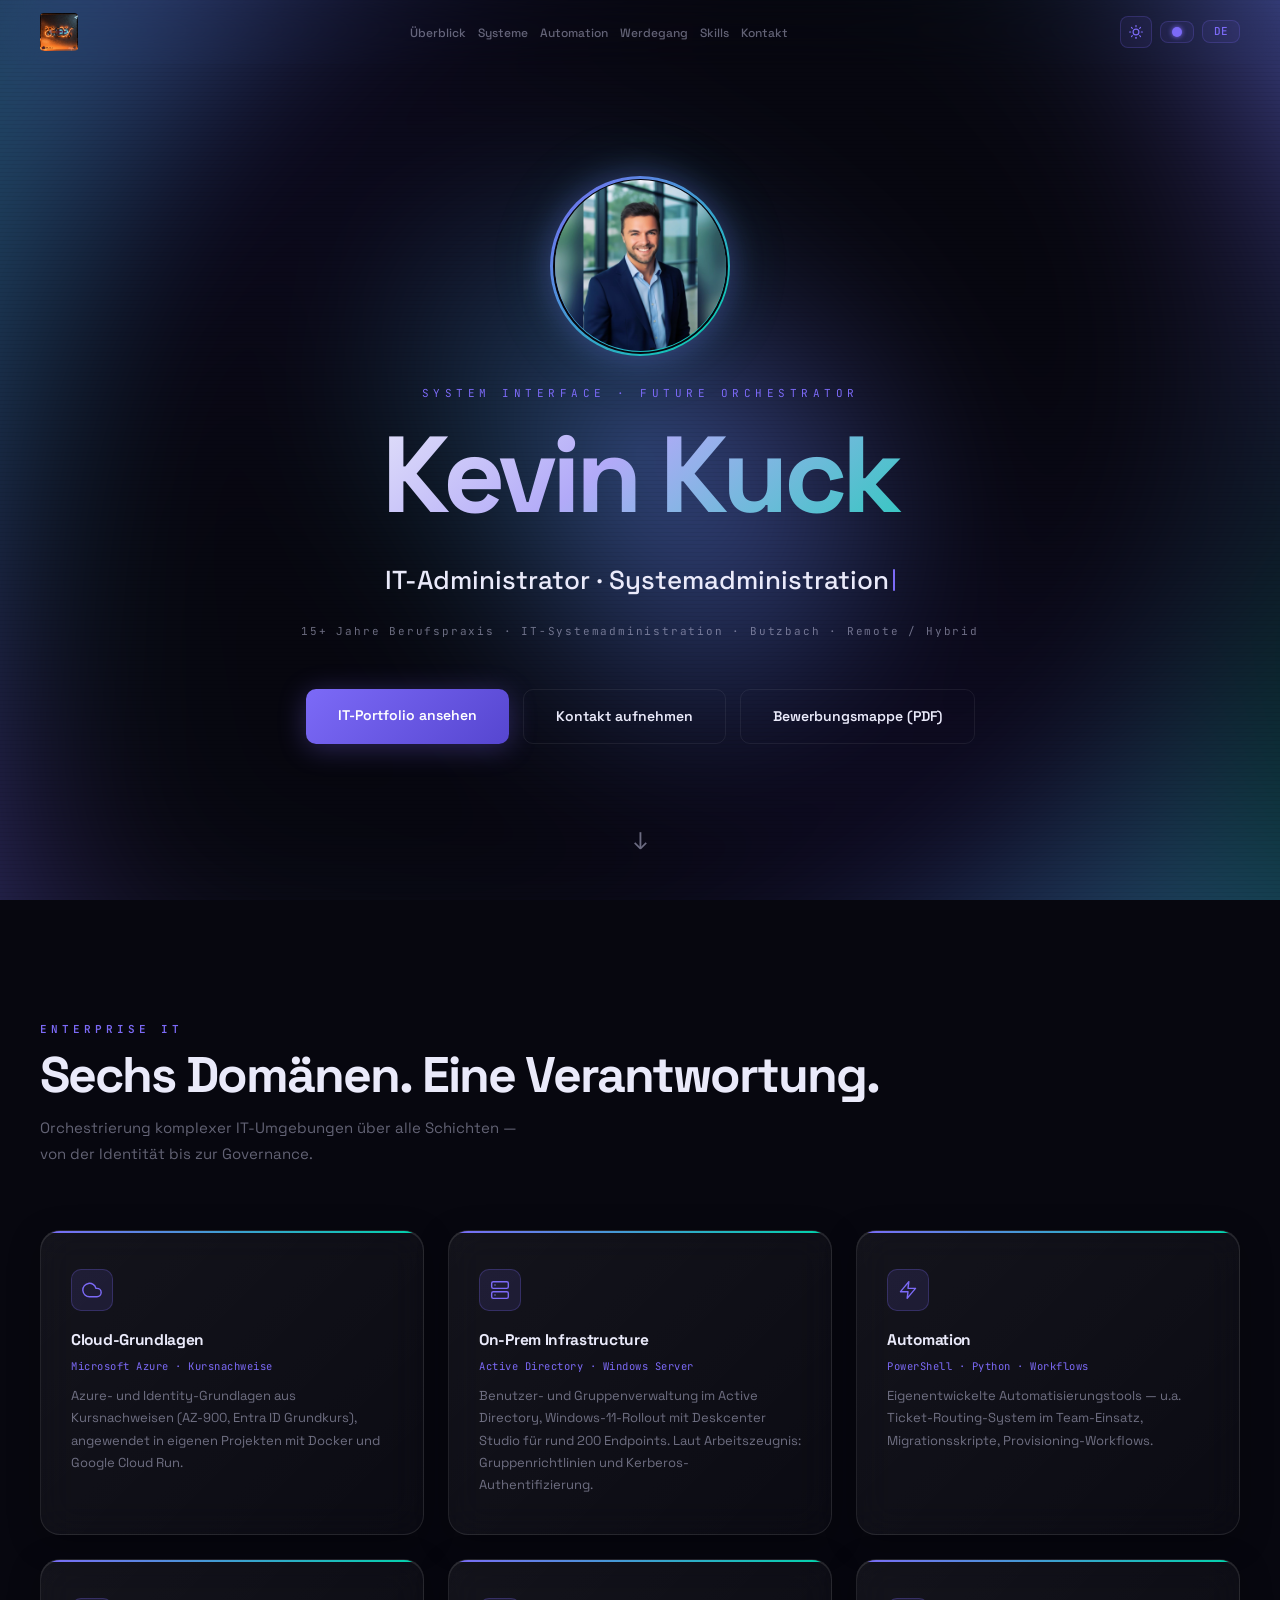
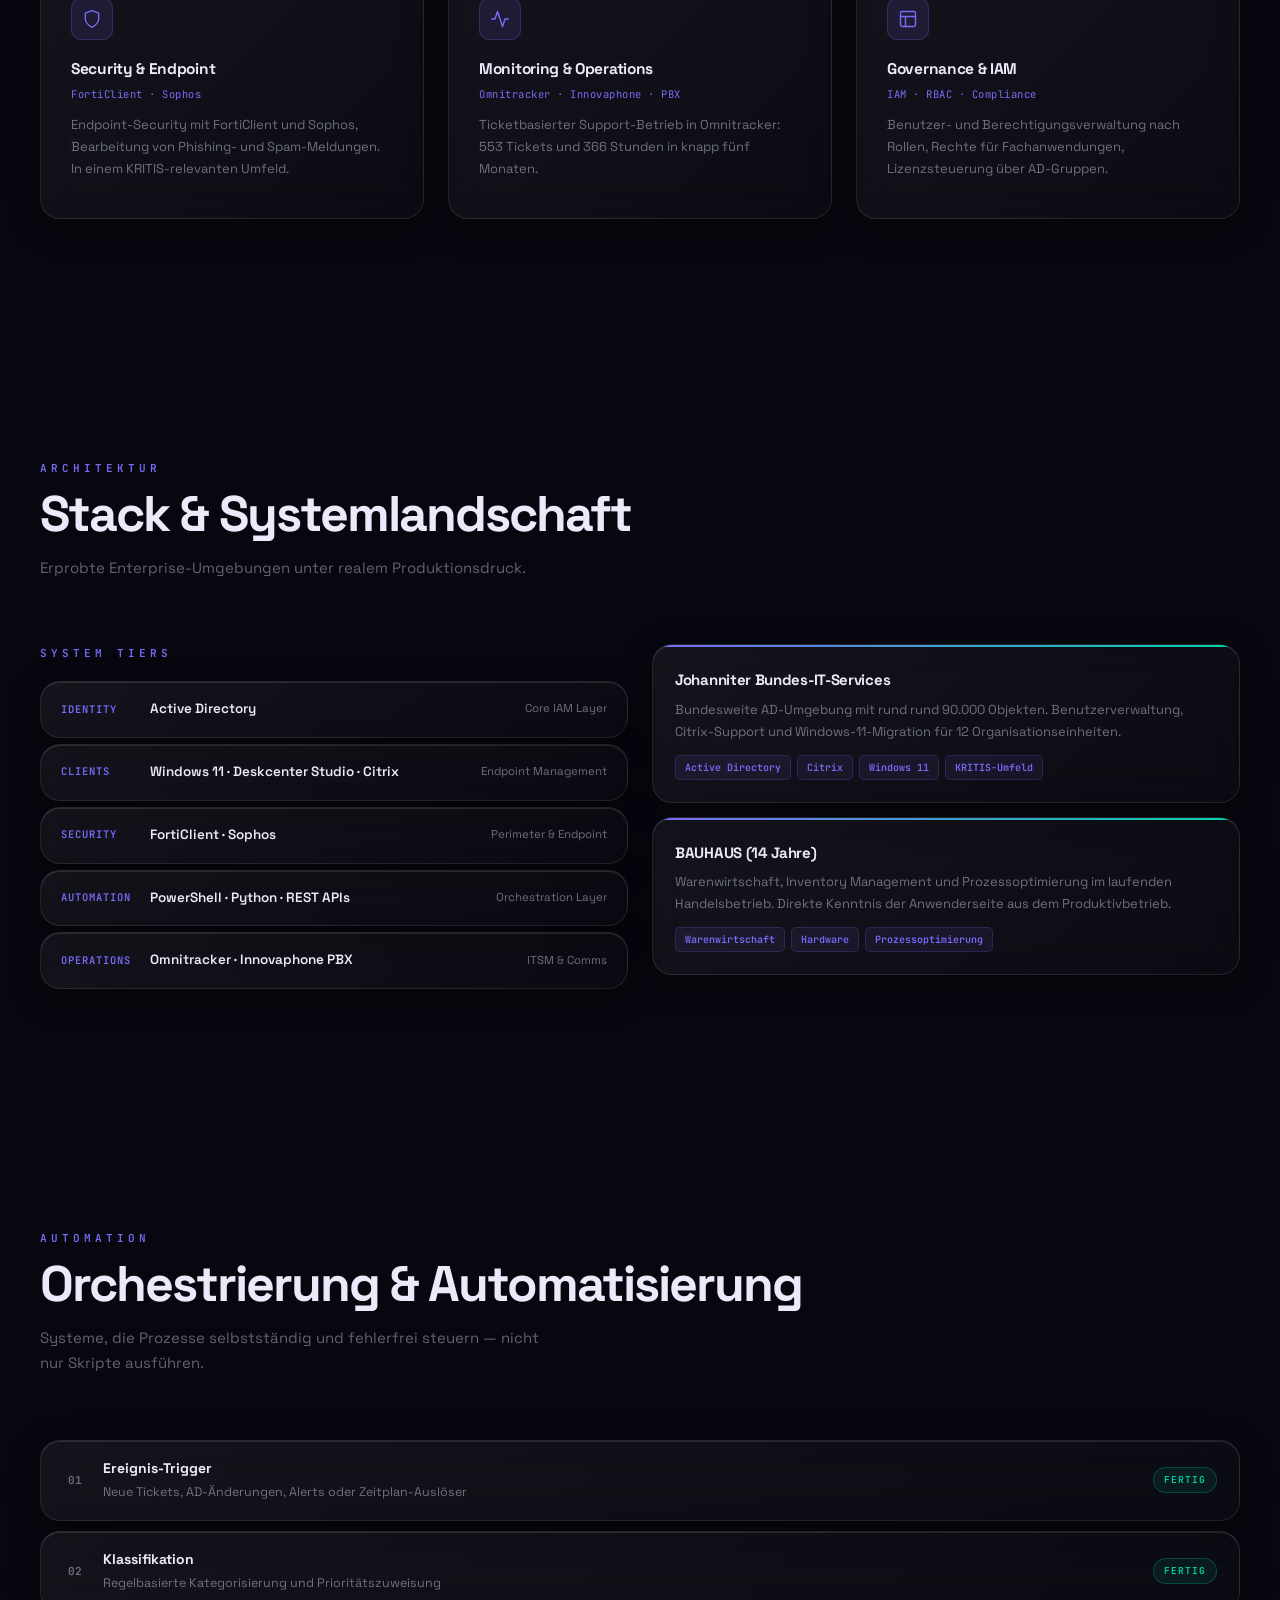
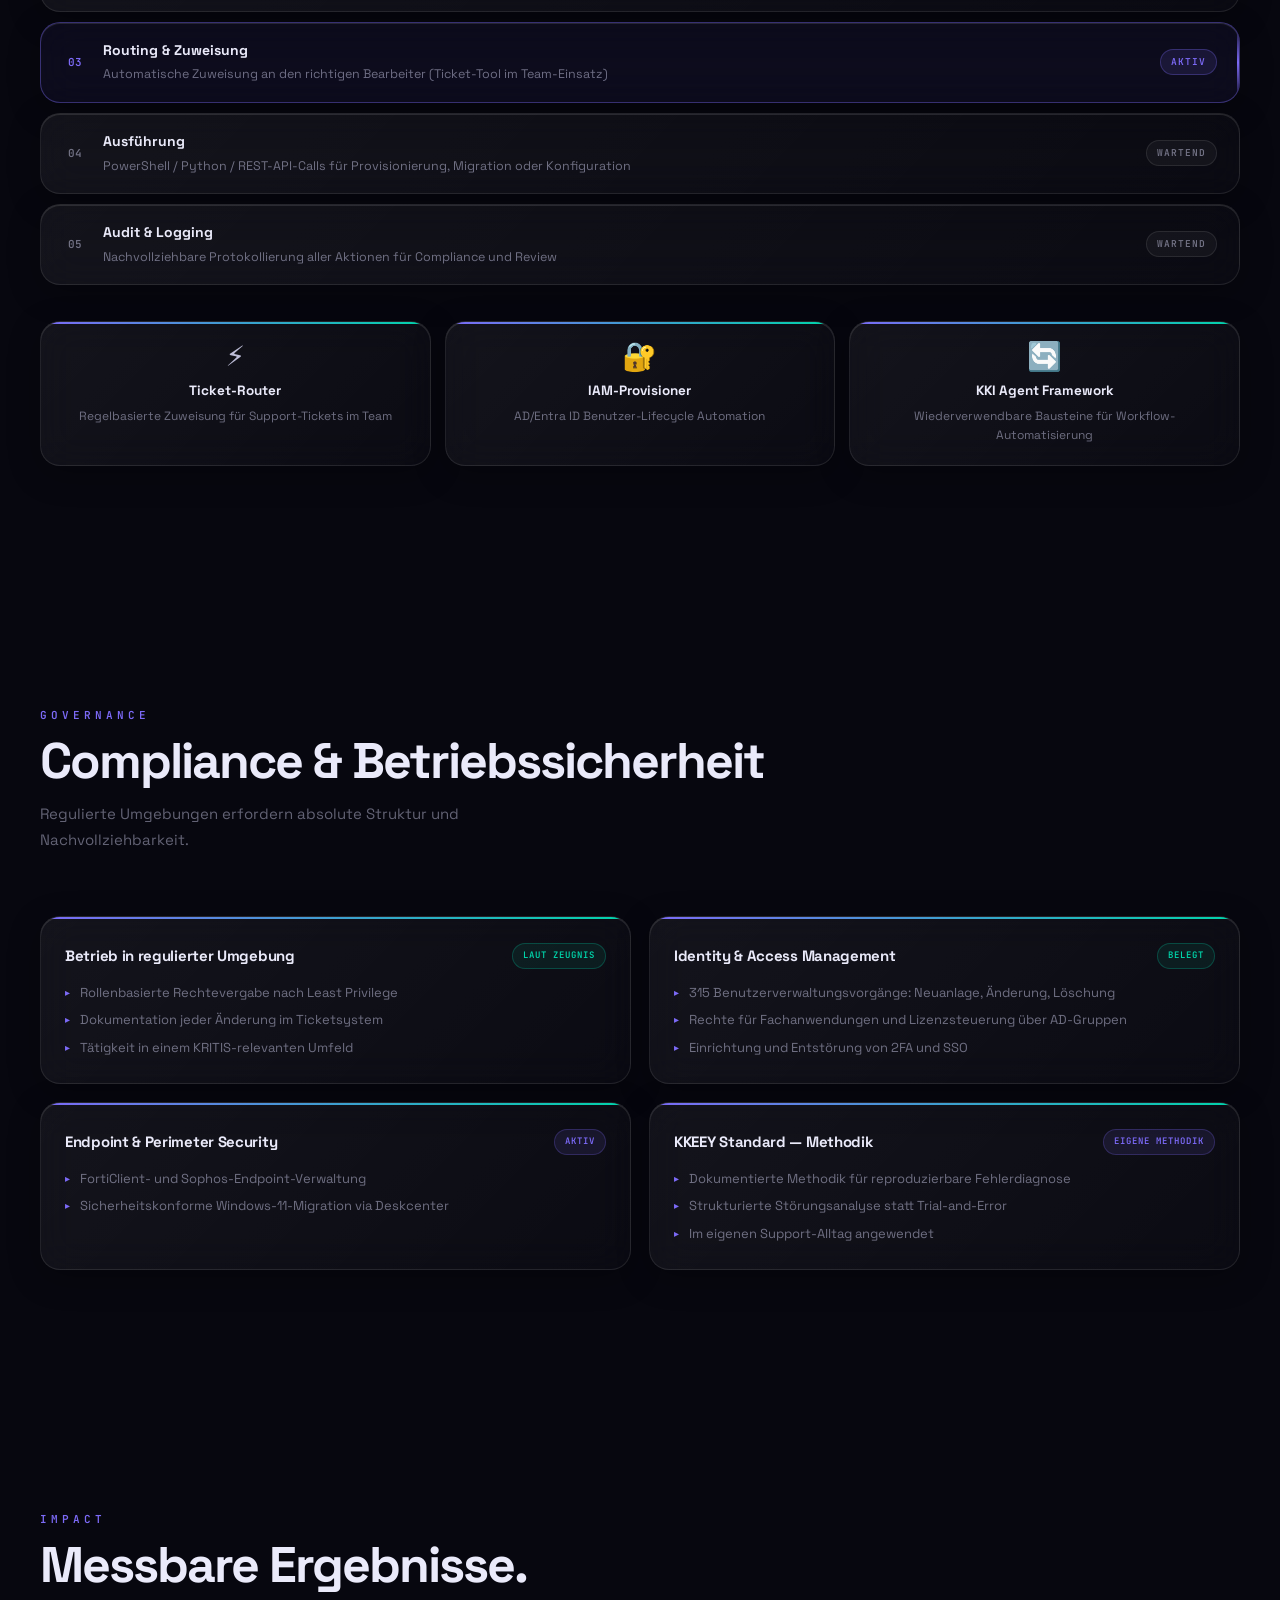
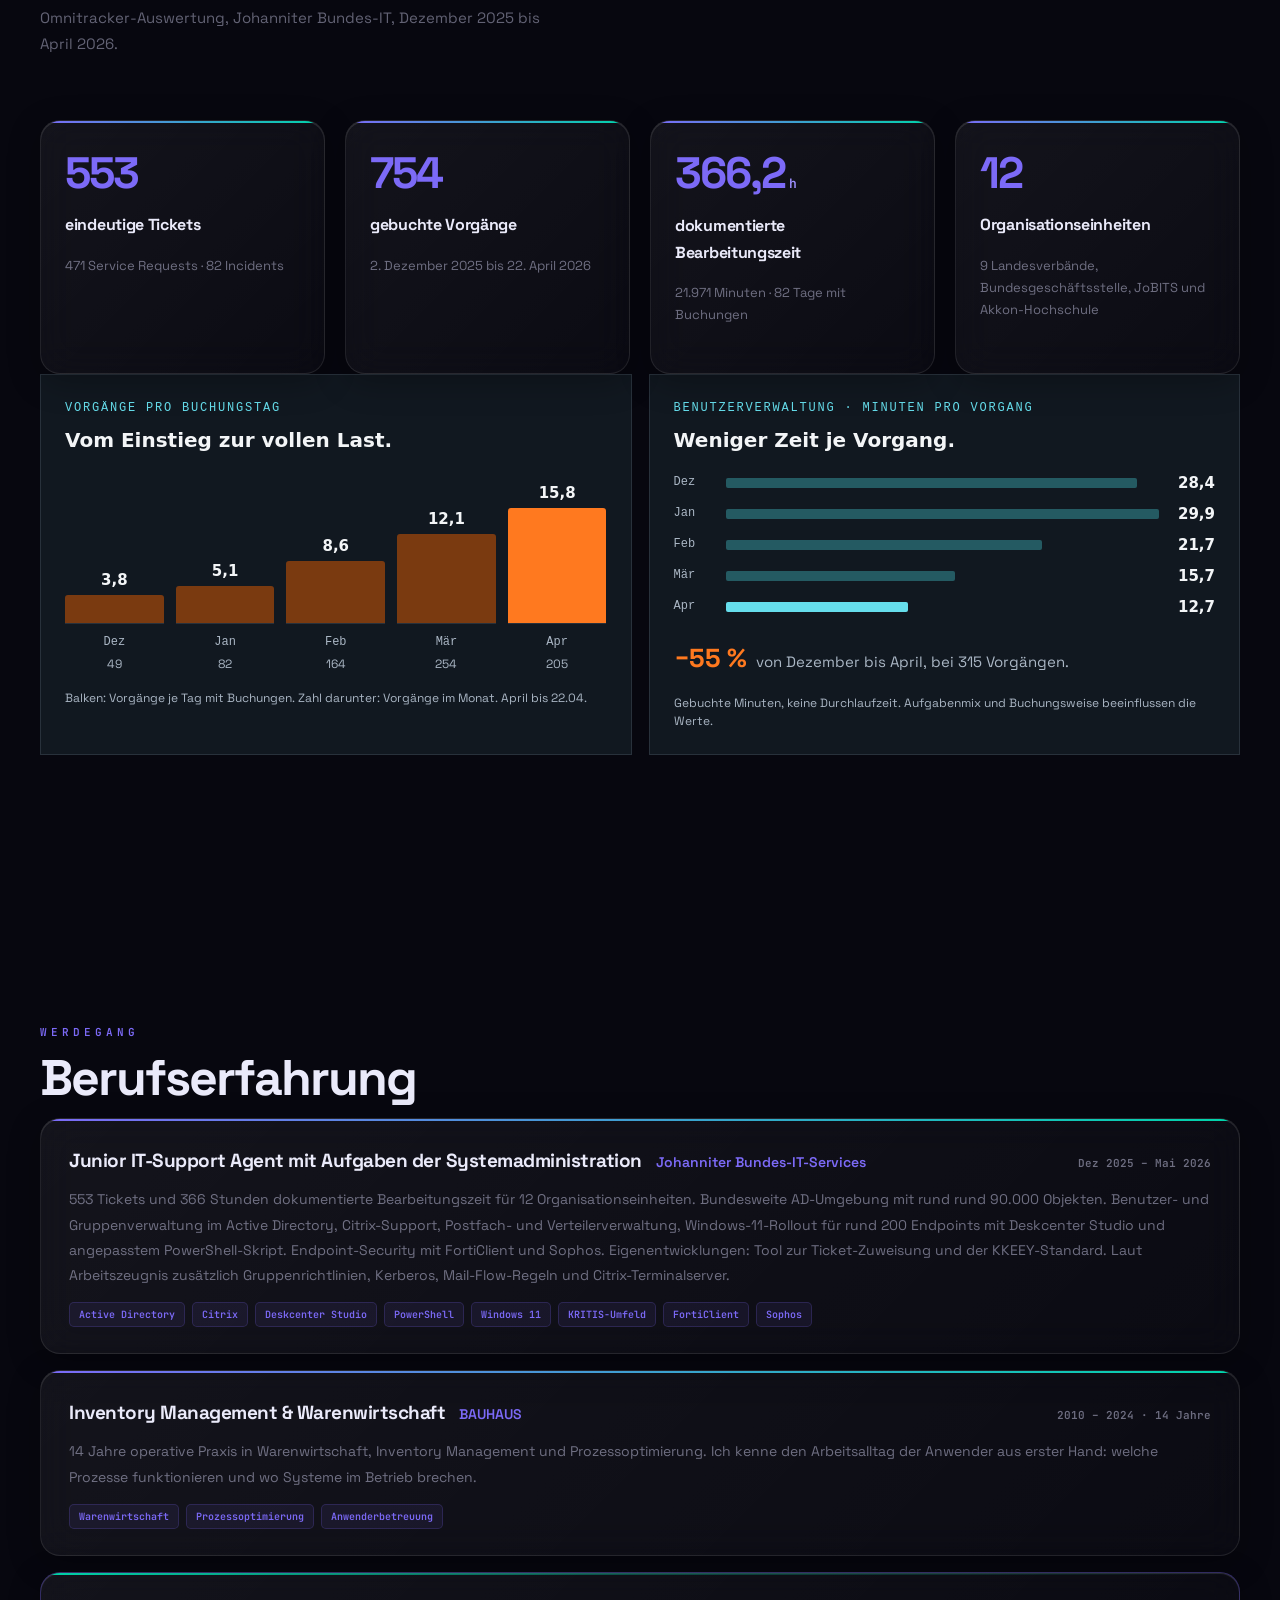
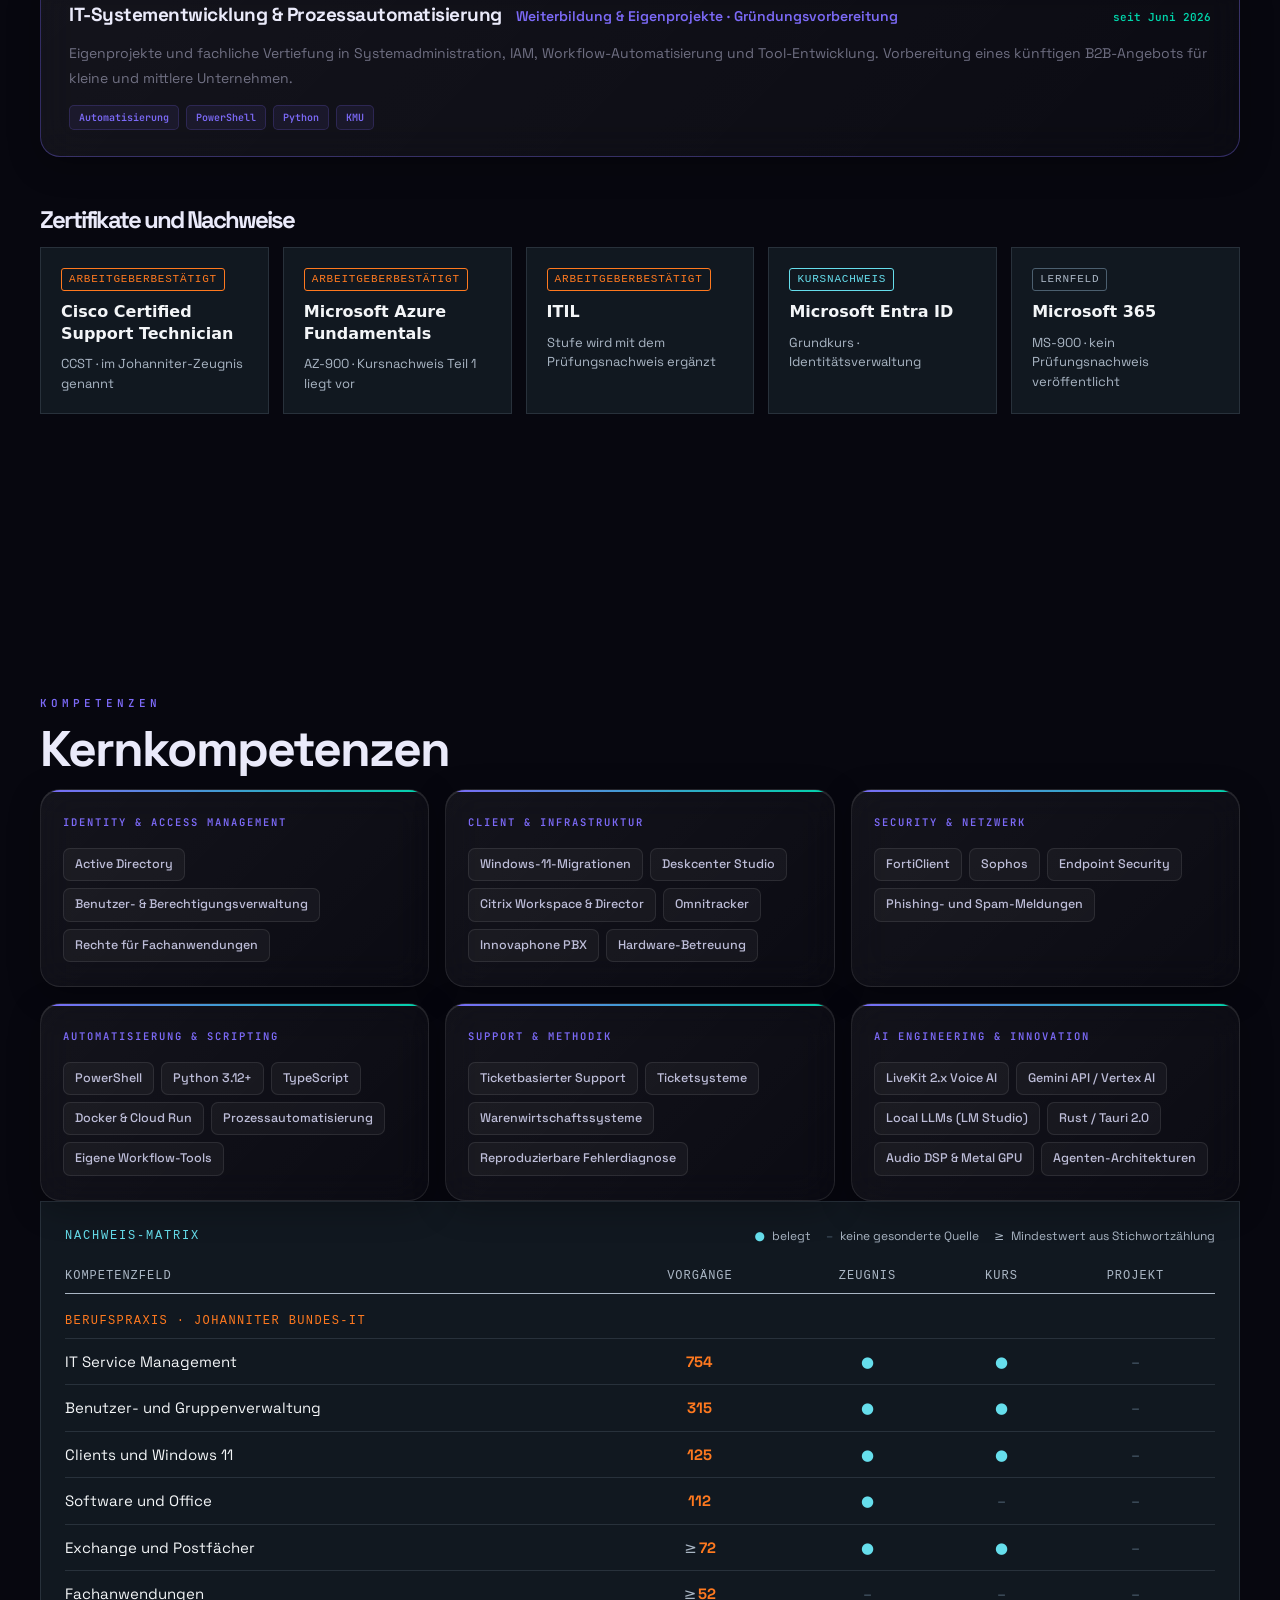
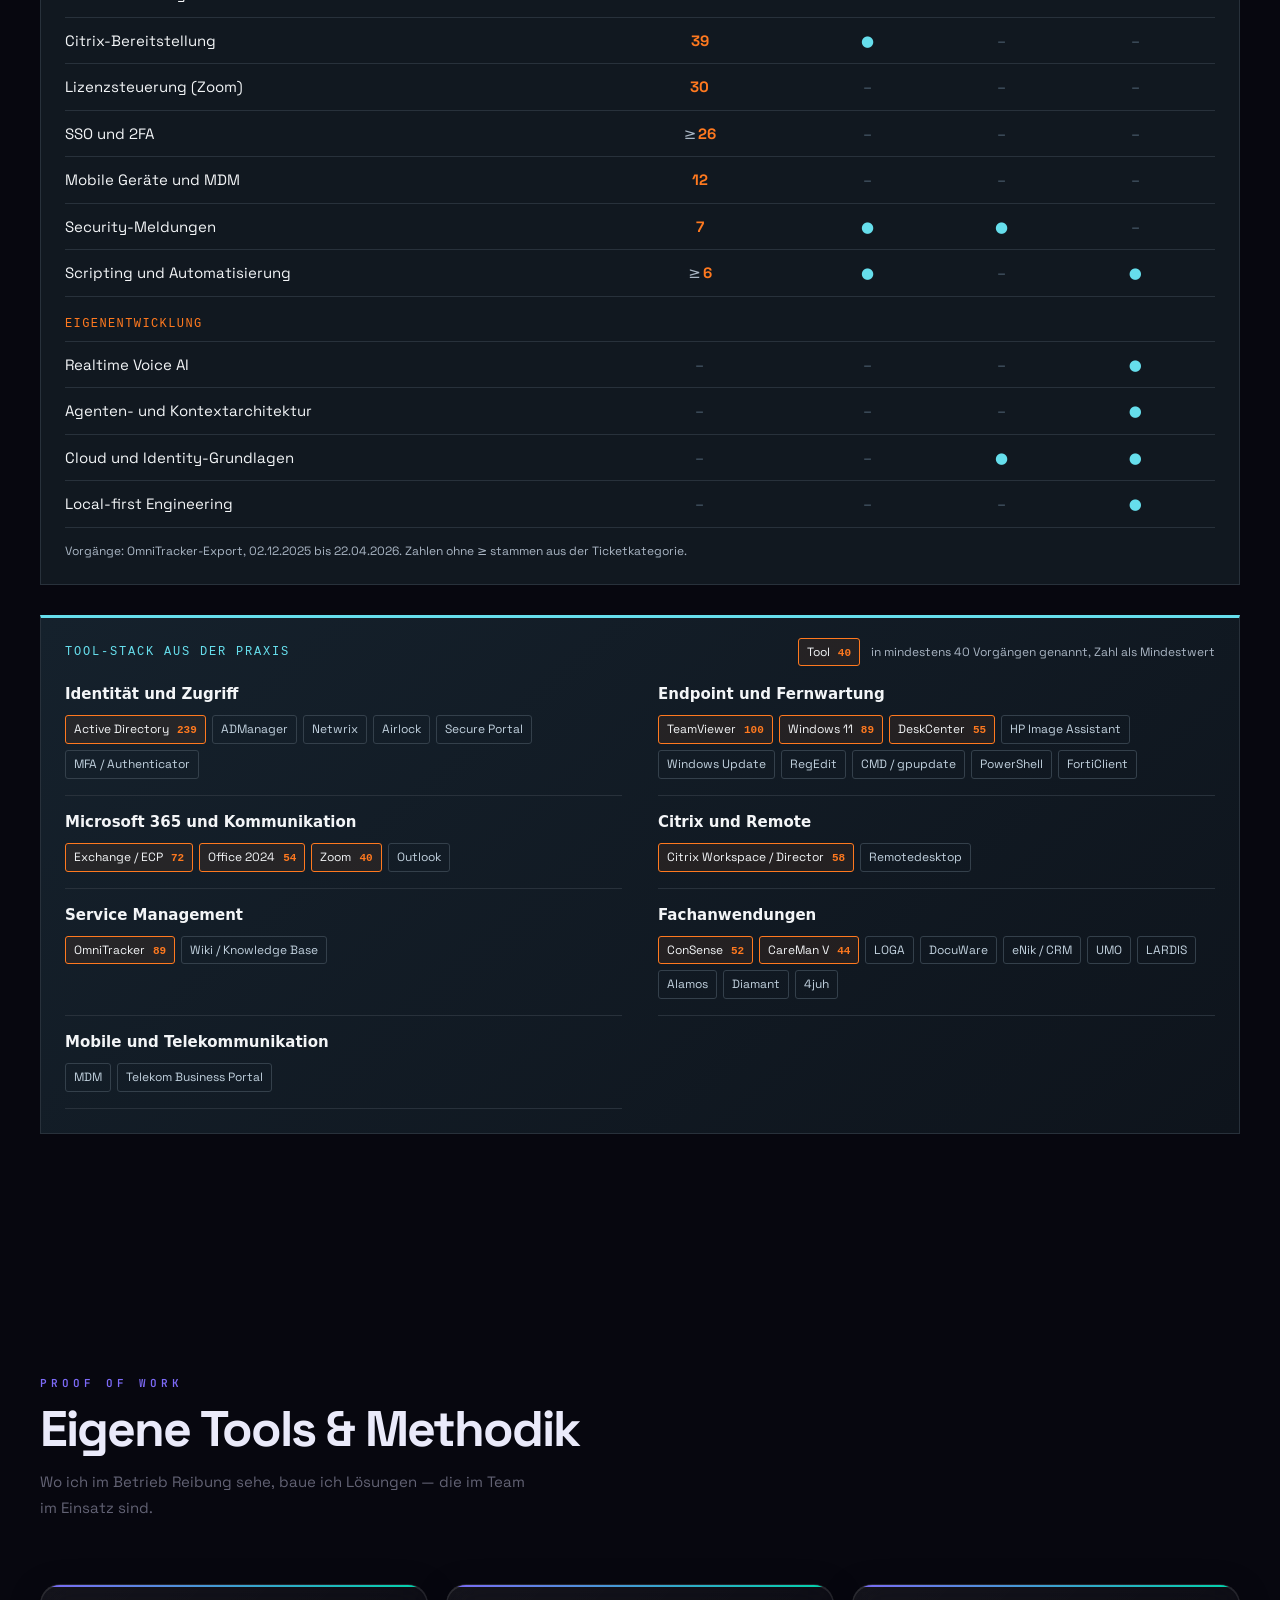
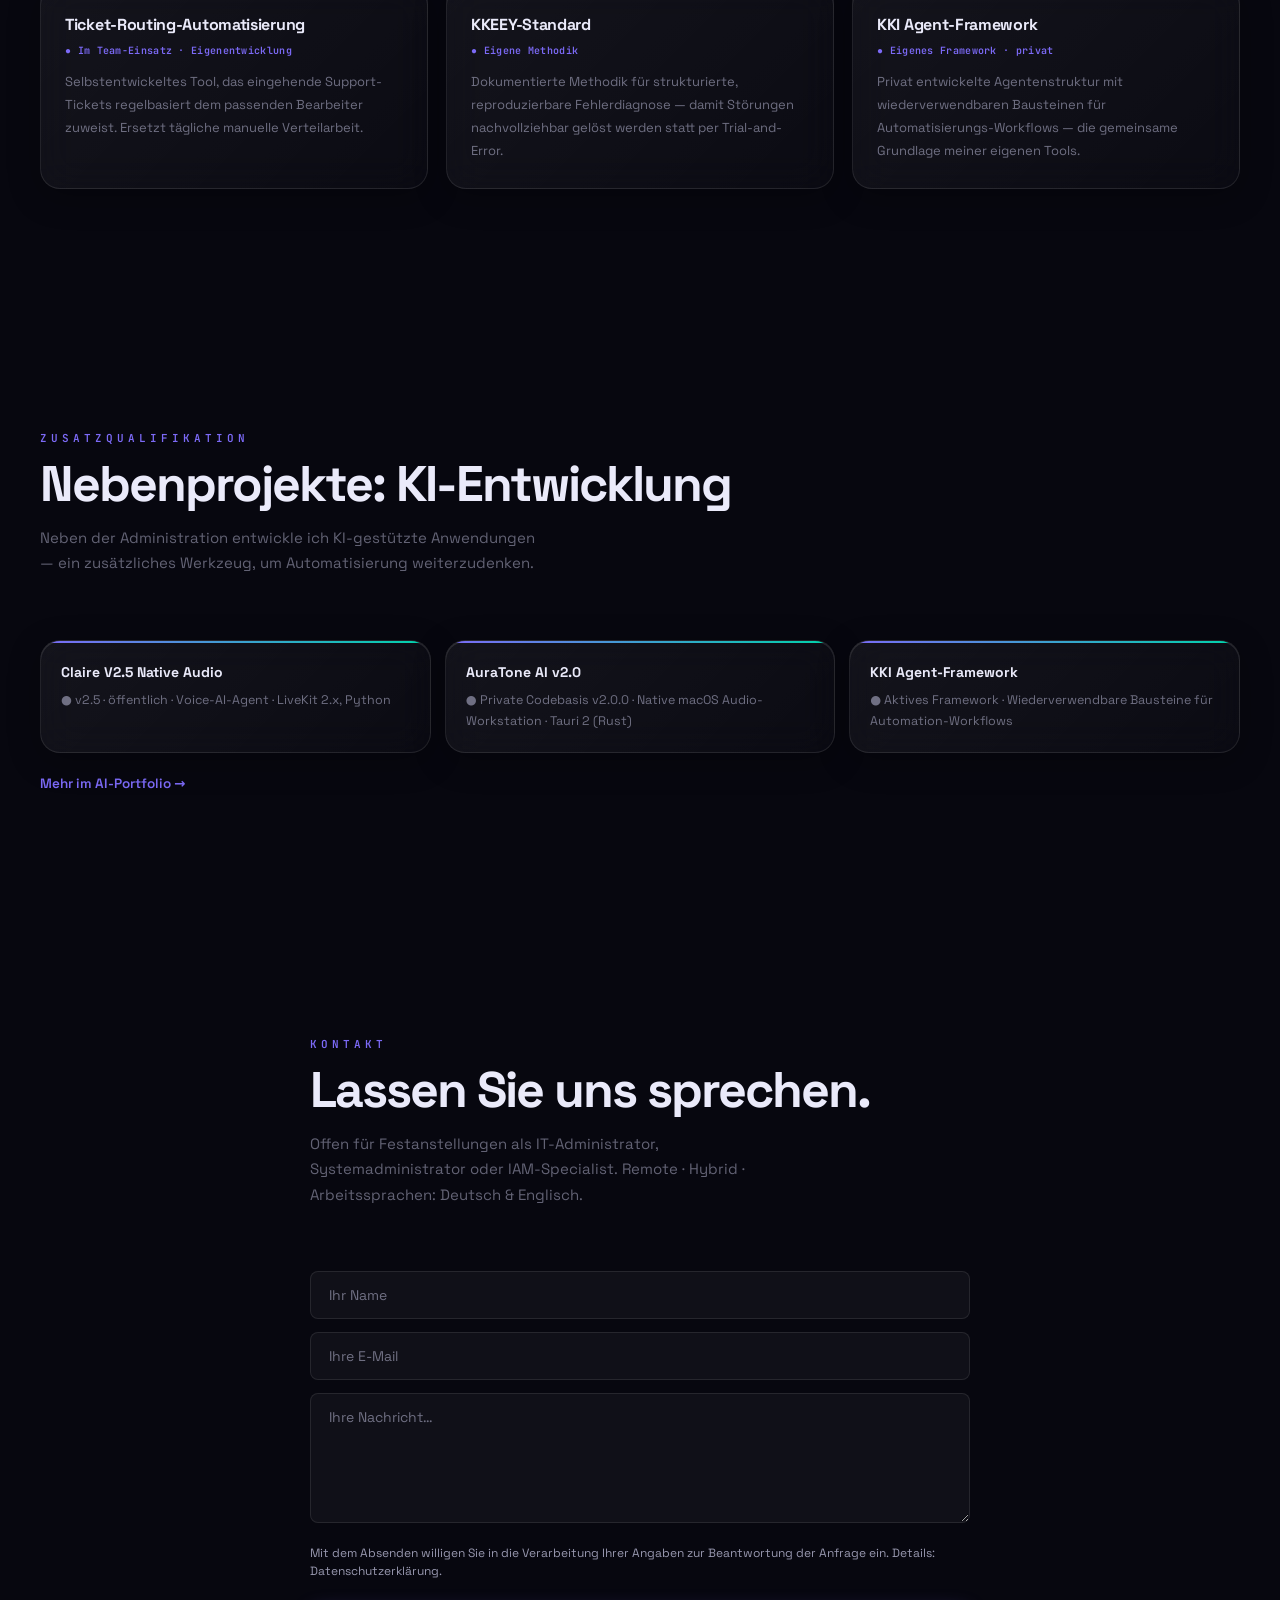
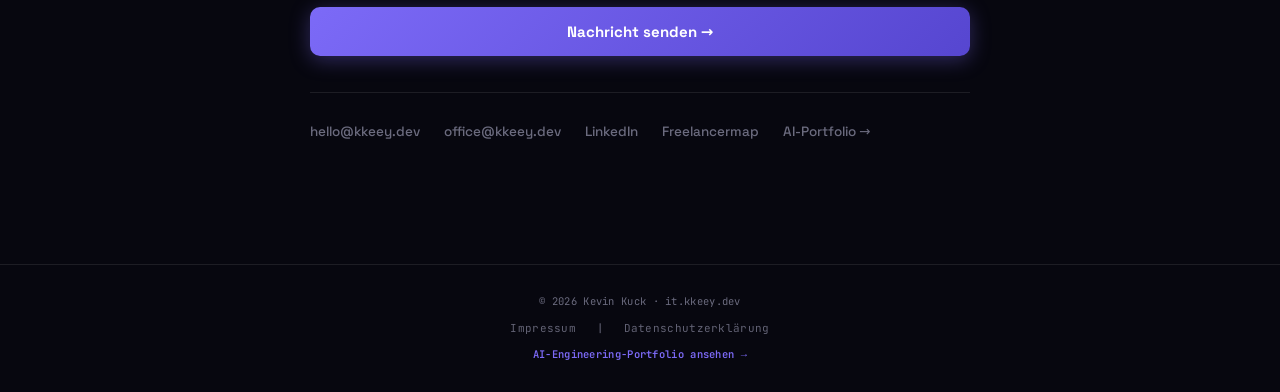
==== index.html @ d4b256db "fix(contact): restore correct Web3Forms access key" ====
<!DOCTYPE html>
<html lang="de" data-theme="dark">
<head>
  <meta charset="UTF-8" />
  <meta name="viewport" content="width=device-width, initial-scale=1.0" />
  <title>Kevin Kuck — IT Administrator · Systemadministration · IAM</title>
  <meta name="description" content="Kevin Kuck — IT-Administrator mit 15+ Jahren Praxis. Active Directory, Microsoft Entra ID, KRITIS, Citrix, PowerShell, IAM." />
  <meta name="author" content="Kevin Kuck" />
  <link rel="canonical" href="https://it.kkeey.dev/" />
  <meta property="og:title" content="Kevin Kuck — IT Administrator · Systemadministration" />
  <meta property="og:description" content="15+ Jahre Berufspraxis. IT-Systemadministration. AD, Entra ID, IAM und Prozessautomatisierung." />
  <meta property="og:type" content="website" />
  <meta property="og:url" content="https://it.kkeey.dev/" />
  <meta property="og:image" content="https://it.kkeey.dev/assets/og-image.jpg" />
  <link rel="stylesheet" href="css/fonts.css?v=20261007b" />
  <link rel="stylesheet" href="css/style.css?v=20261007b" />
  <style>
    .hero-avatar{width:180px;height:180px;max-width:180px;max-height:180px;border-radius:50%;overflow:hidden;padding:2.5px;margin:0 auto 28px;box-sizing:border-box;flex:none}
    .hero-avatar img{width:100%;height:100%;max-width:none;max-height:100%;object-fit:cover;object-position:center top;border-radius:50%;display:block}
    .hero-name{font-size:clamp(56px,10vw,108px);letter-spacing:-5px;line-height:.92;margin-bottom:32px}
    .btn-primary,.btn-outline{display:inline-block;padding:15px 32px;border-radius:10px;font-weight:600;font-size:14px}
  </style>
  <script type="application/ld+json">
  {"@context":"https://schema.org","@type":"Person","name":"Kevin Kuck","jobTitle":"IT-Administrator · Systemadministration · IAM","address":{"@type":"PostalAddress","addressLocality":"Butzbach","addressCountry":"DE"},"email":"mailto:hello@kkeey.dev","url":"https://it.kkeey.dev/","sameAs":["https://github.com/KKEEY92","https://www.linkedin.com/in/kevin-kuck-it/","https://kkeey.dev/"]}
  </script>
</head>
<body>
<a href="#main" class="skip-link">Zum Hauptinhalt springen</a>
<canvas id="lo-bg" aria-hidden="true" role="presentation" title="Dynamischer Hintergrund"></canvas>
<div class="scanlines" aria-hidden="true"></div>
<header role="banner">
  <nav class="nav" role="navigation" aria-label="Hauptnavigation">
    <div class="nav-inner">
      <a href="#hero" class="nav-logo" aria-label="Kevin Kuck — Zurück zur Startseite">
        <img src="assets/kkeey-logo.jpg" alt="KKEEY Logo" class="nav-logo-img" width="38" height="38" />
      </a>
      <ul class="nav-links" id="navLinks" role="list">
        <li><a href="#overview" id="navOverview">Überblick</a></li>
        <li><a href="#systems" id="navSystems">Systeme</a></li>
        <li><a href="#automation" id="navAutomation">Automation</a></li>
        <li><a href="#career" id="navCareer">Werdegang</a></li>
        <li><a href="#skills" id="navSkills">Skills</a></li>
        <li><a href="#contact" id="navContact">Kontakt</a></li>
      </ul>
      <div class="nav-controls">
        <div class="available-badge" aria-live="polite"><span class="available-dot" aria-hidden="true"></span><span id="availableText">Offen für berufliche Möglichkeiten</span></div>
        <button class="nav-btn nav-btn-icon" id="darkToggle" aria-label="Theme umschalten"></button>
        <button class="nav-btn nav-btn-color" id="colorToggle" aria-label="Farbthema wechseln"><span class="nav-color-indicator" id="colorDot" aria-hidden="true"></span></button>
        <button class="nav-btn" id="langToggle" aria-label="Sprache wechseln">DE</button>
        <button class="hamburger" id="hamburger" aria-label="Navigation öffnen" aria-expanded="false" aria-controls="navLinks">☰</button>
      </div>
    </div>
  </nav>
</header>
<main id="main" role="main">
  <section id="hero" class="hero" aria-labelledby="heroHeading">
    <div class="hero-content">
      <div class="hero-avatar">
        <img src="assets/KKI_PORTRAIT_BUSINESS_KEVIN_KUCK_OFFICIAL.jpg" alt="Kevin Kuck — IT Administrator" width="180" height="180" decoding="async" />
      </div>
      <p class="hero-label" id="heroGreeting">System Interface · Future Orchestrator</p>
      <h1 id="heroHeading" class="hero-name">Kevin Kuck</h1>
      <div class="hero-typed-wrap" aria-live="polite"><span class="hero-typed-text" id="typedOutput">IT-Administrator · Systemadministration</span><span class="hero-cursor" aria-hidden="true"></span></div>
      <p class="hero-tagline" id="heroMeta">15+ Jahre Berufspraxis · IT-Systemadministration · Butzbach · Remote / Hybrid</p>
      <div class="hero-ctas">
        <a href="#overview" class="btn-primary" id="heroCta1Link"><span id="heroCta1Label">IT-Portfolio ansehen</span></a>
        <a href="#contact" class="btn-outline" id="heroCta3Link"><span id="heroCta3Label">Kontakt aufnehmen</span></a>
        <a href="assets/Kevin_Kuck_Bewerbungsmappe_IT.pdf" target="_blank" rel="noopener noreferrer" class="btn-outline btn-cv" id="heroCta2Link"><span id="heroCta2Label">Bewerbungsmappe (PDF)</span></a>
      </div>
    </div>
    <div class="hero-arrow" aria-hidden="true">↓</div>
  </section>
  <section id="overview" aria-labelledby="overviewHeading"><div class="container">
    <p class="section-label"><span id="overviewLabel">Enterprise IT</span></p>
    <h2 class="section-title" id="overviewHeading"><span id="overviewTitle">Sechs Domänen. Eine Verantwortung.</span></h2>
    <p class="section-sub" id="overviewSub"></p>
    <div class="domain-grid" id="overviewGrid" role="list"></div>
  </div></section>
  <section id="systems" class="section-alt" aria-labelledby="systemsHeading"><div class="container">
    <p class="section-label"><span id="systemsLabel">Architektur</span></p>
    <h2 class="section-title" id="systemsHeading"><span id="systemsTitle">Stack & Systemlandschaft</span></h2>
    <p class="section-sub" id="systemsSub"></p>
    <div class="systems-layout">
      <div><p class="section-label section-label--mb"><span>System Tiers</span></p><div class="tier-stack reveal" id="tierStack" role="list"></div></div>
      <div class="systems-cards" id="systemsCards" role="list"></div>
    </div>
  </div></section>
  <section id="automation" aria-labelledby="automationHeading"><div class="container">
    <p class="section-label"><span id="automationLabel">Automation</span></p>
    <h2 class="section-title" id="automationHeading"><span id="automationTitle">Orchestrierung & Automatisierung</span></h2>
    <p class="section-sub" id="automationSub"></p>
    <div class="pipeline-container reveal" id="pipelineContainer" role="list"></div>
    <div class="agent-grid" id="agentGrid" role="list"></div>
  </div></section>
  <section id="compliance" class="section-alt" aria-labelledby="complianceHeading"><div class="container">
    <p class="section-label"><span id="complianceLabel">Governance</span></p>
    <h2 class="section-title" id="complianceHeading"><span id="complianceTitle">Compliance & Betriebssicherheit</span></h2>
    <p class="section-sub" id="complianceSub"></p>
    <div class="compliance-grid" id="complianceGrid" role="list"></div>
  </div></section>
  <section id="impact" aria-labelledby="impactHeading"><div class="container">
    <p class="section-label"><span id="impactLabel">Impact</span></p>
    <h2 class="section-title" id="impactHeading"><span id="impactTitle">Messbare Ergebnisse.</span></h2>
    <p class="section-sub" id="impactSub"></p>
        <div class="impact-grid" id="impactGrid" role="list"></div>
    <div class="kk-scope">
      <div class="kk-trend">
        <article class="kk-panel">
          <p class="kk-eyebrow" data-i18n="modules.m1_eyebrow1">VORGÄNGE PRO BUCHUNGSTAG</p>
          <h3 data-i18n="modules.m1_title1">Vom Einstieg zur vollen Last.</h3>
          <div class="kk-cols" role="img" aria-label="Vorgänge pro Buchungstag: Dezember 3,8, Januar 5,1, Februar 8,6, März 12,1, April 15,8">
            <div class="kk-col"><div class="kk-track"><b>3,8</b><i style="--v:24"></i></div><span>Dez</span><small>49</small></div>
            <div class="kk-col"><div class="kk-track"><b>5,1</b><i style="--v:32"></i></div><span>Jan</span><small>82</small></div>
            <div class="kk-col"><div class="kk-track"><b>8,6</b><i style="--v:54"></i></div><span>Feb</span><small>164</small></div>
            <div class="kk-col"><div class="kk-track"><b>12,1</b><i style="--v:77"></i></div><span>Mär</span><small>254</small></div>
            <div class="kk-col kk-peak"><div class="kk-track"><b>15,8</b><i style="--v:100"></i></div><span>Apr</span><small>205</small></div>
          </div>
          <p class="kk-foot" data-i18n="modules.m1_foot1">Balken: Vorgänge je Tag mit Buchungen. Zahl darunter: Vorgänge im Monat. April bis 22.04.</p>
        </article>
        <article class="kk-panel">
          <p class="kk-eyebrow" data-i18n="modules.m1_eyebrow2">BENUTZERVERWALTUNG · MINUTEN PRO VORGANG</p>
          <h3 data-i18n="modules.m1_title2">Weniger Zeit je Vorgang.</h3>
          <ul class="kk-hbars" aria-label="Durchschnittlich gebuchte Minuten pro Benutzerverwaltungsvorgang">
            <li><span>Dez</span><i style="--v:95"></i><b>28,4</b></li>
            <li><span>Jan</span><i style="--v:100"></i><b>29,9</b></li>
            <li><span>Feb</span><i style="--v:73"></i><b>21,7</b></li>
            <li><span>Mär</span><i style="--v:53"></i><b>15,7</b></li>
            <li class="kk-peak"><span>Apr</span><i style="--v:42"></i><b>12,7</b></li>
          </ul>
          <p class="kk-delta" data-i18n="modules.m1_delta"><strong>−55 %</strong> von Dezember bis April, bei 315 Vorgängen.</p>
          <p class="kk-foot" data-i18n="modules.m1_foot2">Gebuchte Minuten, keine Durchlaufzeit. Aufgabenmix und Buchungsweise beeinflussen die Werte.</p>
        </article>
      </div>
    </div>
  </div></section>
  <section id="career" class="section-alt" aria-labelledby="careerHeading"><div class="container">
    <p class="section-label"><span id="careerLabel">Werdegang</span></p>
    <h2 class="section-title" id="careerHeading"><span id="careerTitle">Berufserfahrung</span></h2>
        <div class="career-list" id="careerContainer" role="list"></div>
    <div class="kk-scope">
      <h3 class="section-title" style="margin-top: 50px; font-size: 1.5rem;" data-i18n="modules.m6_title">Zertifikate und Nachweise</h3>
      <div class="kk-certs">
        <article class="kk-cert"><span class="kk-badge kk-emp" data-i18n="modules.m6_b_emp">Arbeitgeberbestätigt</span><h4 data-i18n="modules.m6_c1_title">Cisco Certified Support Technician</h4><p data-i18n="modules.m6_c1_p">CCST · im Johanniter-Zeugnis genannt</p></article>
        <article class="kk-cert"><span class="kk-badge kk-emp" data-i18n="modules.m6_b_emp">Arbeitgeberbestätigt</span><h4 data-i18n="modules.m6_c2_title">Microsoft Azure Fundamentals</h4><p data-i18n="modules.m6_c2_p">AZ-900 · Kursnachweis Teil 1 liegt vor</p></article>
        <article class="kk-cert"><span class="kk-badge kk-emp" data-i18n="modules.m6_b_emp">Arbeitgeberbestätigt</span><h4 data-i18n="modules.m6_c3_title">ITIL</h4><p data-i18n="modules.m6_c3_p">Stufe wird mit dem Prüfungsnachweis ergänzt</p></article>
        <article class="kk-cert"><span class="kk-badge kk-course" data-i18n="modules.m6_b_course">Kursnachweis</span><h4 data-i18n="modules.m6_c4_title">Microsoft Entra ID</h4><p data-i18n="modules.m6_c4_p">Grundkurs · Identitätsverwaltung</p></article>
        <article class="kk-cert"><span class="kk-badge kk-learn" data-i18n="modules.m6_b_learn">Lernfeld</span><h4 data-i18n="modules.m6_c5_title">Microsoft 365</h4><p data-i18n="modules.m6_c5_p">MS-900 · kein Prüfungsnachweis veröffentlicht</p></article>
      </div>
    </div>
  </div></section>
  <section id="skills" aria-labelledby="skillsHeading"><div class="container">
    <p class="section-label"><span id="skillsLabel">Kompetenzen</span></p>
    <h2 class="section-title" id="skillsHeading"><span id="skillsTitle">Kernkompetenzen</span></h2>
        <div class="skills-grid" id="skillsContainer" role="list"></div>
    <div class="kk-scope">
      <div class="kk-matrix-wrap">
        <div class="kk-matrix-head">
          <p class="kk-eyebrow" data-i18n="modules.m4_eyebrow">NACHWEIS-MATRIX</p>
          <p class="kk-matrix-legend" data-i18n="modules.m4_legend"><span class="kk-on">●</span> belegt <span class="kk-off">–</span> keine gesonderte Quelle <span class="kk-min">≥</span> Mindestwert aus Stichwortzählung</p>
        </div>
        <div class="kk-scroll">
          <table class="kk-matrix">
            <thead><tr><th data-i18n="modules.m4_th1">Kompetenzfeld</th><th data-i18n="modules.m4_th2">Vorgänge</th><th data-i18n="modules.m4_th3">Zeugnis</th><th data-i18n="modules.m4_th4">Kurs</th><th data-i18n="modules.m4_th5">Projekt</th></tr></thead>
            <tbody>
              <tr class="kk-group"><td colspan="5" data-i18n="modules.m4_g1">Berufspraxis · Johanniter Bundes-IT</td></tr>
              <tr><td data-i18n="modules.m4_r1">IT Service Management</td><td><b>754</b></td><td class="kk-on">●</td><td class="kk-on">●</td><td class="kk-off">–</td></tr>
              <tr><td data-i18n="modules.m4_r2">Benutzer- und Gruppenverwaltung</td><td><b>315</b></td><td class="kk-on">●</td><td class="kk-on">●</td><td class="kk-off">–</td></tr>
              <tr><td data-i18n="modules.m4_r3">Clients und Windows 11</td><td><b>125</b></td><td class="kk-on">●</td><td class="kk-on">●</td><td class="kk-off">–</td></tr>
              <tr><td data-i18n="modules.m4_r4">Software und Office</td><td><b>112</b></td><td class="kk-on">●</td><td class="kk-off">–</td><td class="kk-off">–</td></tr>
              <tr><td data-i18n="modules.m4_r5">Exchange und Postfächer</td><td><b><span class="kk-min">≥</span>72</b></td><td class="kk-on">●</td><td class="kk-on">●</td><td class="kk-off">–</td></tr>
              <tr><td data-i18n="modules.m4_r6">Fachanwendungen</td><td><b><span class="kk-min">≥</span>52</b></td><td class="kk-off">–</td><td class="kk-off">–</td><td class="kk-off">–</td></tr>
              <tr><td data-i18n="modules.m4_r7">Citrix-Bereitstellung</td><td><b>39</b></td><td class="kk-on">●</td><td class="kk-off">–</td><td class="kk-off">–</td></tr>
              <tr><td data-i18n="modules.m4_r8">Lizenzsteuerung (Zoom)</td><td><b>30</b></td><td class="kk-off">–</td><td class="kk-off">–</td><td class="kk-off">–</td></tr>
              <tr><td data-i18n="modules.m4_r9">SSO und 2FA</td><td><b><span class="kk-min">≥</span>26</b></td><td class="kk-off">–</td><td class="kk-off">–</td><td class="kk-off">–</td></tr>
              <tr><td data-i18n="modules.m4_r10">Mobile Geräte und MDM</td><td><b>12</b></td><td class="kk-off">–</td><td class="kk-off">–</td><td class="kk-off">–</td></tr>
              <tr><td data-i18n="modules.m4_r11">Security-Meldungen</td><td><b>7</b></td><td class="kk-on">●</td><td class="kk-on">●</td><td class="kk-off">–</td></tr>
              <tr><td data-i18n="modules.m4_r12">Scripting und Automatisierung</td><td><b><span class="kk-min">≥</span>6</b></td><td class="kk-on">●</td><td class="kk-off">–</td><td class="kk-on">●</td></tr>
              <tr class="kk-group"><td colspan="5" data-i18n="modules.m4_g2">Eigenentwicklung</td></tr>
              <tr><td data-i18n="modules.m4_r13">Realtime Voice AI</td><td class="kk-off">–</td><td class="kk-off">–</td><td class="kk-off">–</td><td class="kk-on">●</td></tr>
              <tr><td data-i18n="modules.m4_r14">Agenten- und Kontextarchitektur</td><td class="kk-off">–</td><td class="kk-off">–</td><td class="kk-off">–</td><td class="kk-on">●</td></tr>
              <tr><td data-i18n="modules.m4_r15">Cloud und Identity-Grundlagen</td><td class="kk-off">–</td><td class="kk-off">–</td><td class="kk-on">●</td><td class="kk-on">●</td></tr>
              <tr><td data-i18n="modules.m4_r16">Local-first Engineering</td><td class="kk-off">–</td><td class="kk-off">–</td><td class="kk-off">–</td><td class="kk-on">●</td></tr>
            </tbody>
          </table>
        </div>
        <p class="kk-foot" data-i18n="modules.m4_foot">Vorgänge: OmniTracker-Export, 02.12.2025 bis 22.04.2026. Zahlen ohne ≥ stammen aus der Ticketkategorie.</p>
      </div>

      <div class="kk-stack">
        <div class="kk-stack-head">
          <p class="kk-eyebrow" data-i18n="modules.m5_eyebrow">TOOL-STACK AUS DER PRAXIS</p>
          <p class="kk-stack-legend" data-i18n="modules.m5_legend"><span class="kk-hot">Tool <b>40</b></span> in mindestens 40 Vorgängen genannt, Zahl als Mindestwert</p>
        </div>
        <div class="kk-stack-grid">
          <div class="kk-tool-group"><h4 data-i18n="modules.m5_h1">Identität und Zugriff</h4><div class="kk-badges"><span class="kk-hot">Active Directory <b>239</b></span><span>ADManager</span><span>Netwrix</span><span>Airlock</span><span>Secure Portal</span><span>MFA / Authenticator</span></div></div>
          <div class="kk-tool-group"><h4 data-i18n="modules.m5_h2">Endpoint und Fernwartung</h4><div class="kk-badges"><span class="kk-hot">TeamViewer <b>100</b></span><span class="kk-hot">Windows 11 <b>89</b></span><span class="kk-hot">DeskCenter <b>55</b></span><span>HP Image Assistant</span><span>Windows Update</span><span>RegEdit</span><span>CMD / gpupdate</span><span>PowerShell</span><span>FortiClient</span></div></div>
          <div class="kk-tool-group"><h4 data-i18n="modules.m5_h3">Microsoft 365 und Kommunikation</h4><div class="kk-badges"><span class="kk-hot">Exchange / ECP <b>72</b></span><span class="kk-hot">Office 2024 <b>54</b></span><span class="kk-hot">Zoom <b>40</b></span><span>Outlook</span></div></div>
          <div class="kk-tool-group"><h4 data-i18n="modules.m5_h4">Citrix und Remote</h4><div class="kk-badges"><span class="kk-hot">Citrix Workspace / Director <b>58</b></span><span>Remotedesktop</span></div></div>
          <div class="kk-tool-group"><h4 data-i18n="modules.m5_h5">Service Management</h4><div class="kk-badges"><span class="kk-hot">OmniTracker <b>89</b></span><span>Wiki / Knowledge Base</span></div></div>
          <div class="kk-tool-group"><h4 data-i18n="modules.m5_h6">Fachanwendungen</h4><div class="kk-badges"><span class="kk-hot">ConSense <b>52</b></span><span class="kk-hot">CareMan V <b>44</b></span><span>LOGA</span><span>DocuWare</span><span>eNik / CRM</span><span>UMO</span><span>LARDIS</span><span>Alamos</span><span>Diamant</span><span>4juh</span></div></div>
          <div class="kk-tool-group"><h4 data-i18n="modules.m5_h7">Mobile und Telekommunikation</h4><div class="kk-badges"><span>MDM</span><span>Telekom Business Portal</span></div></div>
        </div>
      </div>
    </div>
  </div></section>
  <section id="tools" class="section-alt" aria-labelledby="toolsHeading"><div class="container">
    <p class="section-label"><span id="toolsLabel">Proof of Work</span></p>
    <h2 class="section-title" id="toolsHeading"><span id="toolsTitle">Eigene Tools & Methodik</span></h2>
    <p class="section-sub" id="toolsSub"></p>
    <div class="tools-grid" id="toolsContainer" role="list"></div>
  </div></section>
  <section id="side" aria-labelledby="sideHeading"><div class="container">
    <p class="section-label"><span id="sideLabel">Zusatzqualifikation</span></p>
    <h2 class="section-title" id="sideHeading"><span id="sideTitle">Nebenprojekte: KI-Entwicklung</span></h2>
    <p class="section-sub" id="sideText"></p>
    <div class="side-row" id="sideContainer" role="list"></div>
    <p class="side-more"><a href="https://kkeey.dev/" target="_blank" rel="noopener noreferrer" id="sideMore">Mehr im AI-Portfolio →</a></p>
  </div></section>
  <section id="contact" class="section-alt" aria-labelledby="contactHeading"><div class="container"><div class="contact-inner">
    <p class="section-label"><span id="contactLabel">Kontakt</span></p>
    <h2 class="section-title" id="contactHeading"><span id="contactTitle">Lassen Sie uns sprechen.</span></h2>
    <p class="section-sub" id="contactDesc"></p>
    <form id="contactForm" class="contact-form" novalidate aria-label="Kontaktformular">
      <input type="hidden" name="access_key" value="ee6d8111-b3db-4684-8460-4d57384ff3fc" />
      <input type="hidden" name="subject" value="Neue Nachricht von CV_IT_KKEEY (hello@kkeey.dev)" />
      <input type="text" id="formName" name="name" class="contact-input" placeholder="Ihr Name" required autocomplete="name" />
      <input type="email" id="formEmail" name="email" class="contact-input" placeholder="Ihre E-Mail" required autocomplete="email" />
      <textarea id="formMsg" name="message" class="contact-input" placeholder="Ihre Nachricht…" required></textarea>
      <p class="contact-legal" style="font-size:12px;line-height:1.5;opacity:.8;margin:8px 0 14px">Mit dem Absenden willigen Sie in die Verarbeitung Ihrer Angaben zur Beantwortung der Anfrage ein. Details: <a href="datenschutz.html">Datenschutzerklärung</a>.</p>
      <button type="submit" id="formSubmit" class="contact-submit">Nachricht senden →</button>
      <p class="contact-sent" id="formSent" role="status" aria-live="polite">✓ Nachricht gesendet — ich melde mich zeitnah.</p>
    </form>
    <div class="contact-links">
      <a href="mailto:hello@kkeey.dev">hello@kkeey.dev</a>
      <a href="mailto:office@kkeey.dev">office@kkeey.dev</a>
      <a href="https://www.linkedin.com/in/kevin-kuck-it/" target="_blank" rel="noopener noreferrer">LinkedIn</a>
      <a href="https://www.freelancermap.de/freelancer-verzeichnis/profile/it-infrastruktur/413628-profil-kevin-kuck.html" target="_blank" rel="noopener noreferrer">Freelancermap</a>
      <a href="https://kkeey.dev/" target="_blank" rel="noopener noreferrer">AI-Portfolio →</a>
    </div>
  </div></div></section>
</main>
<footer role="contentinfo" class="footer">
  <p>© 2026 Kevin Kuck · it.kkeey.dev</p>
  <p class="footer-legal"><a href="impressum.html">Impressum</a> &nbsp;|&nbsp; <a href="datenschutz.html">Datenschutzerklärung</a></p>
  <p class="footer-cross"><a href="https://kkeey.dev/" target="_blank" rel="noopener noreferrer" id="footerCross">AI-Engineering-Portfolio ansehen →</a></p>
</footer>
<script src="js/data.js?v=20261007b" defer></script>
<script src="js/main.js?v=20261007b" defer></script>
</body>
</html>
---- css/fonts.css ----
/* cyrillic-ext */
@font-face {
  font-family: 'JetBrains Mono';
  font-style: normal;
  font-weight: 400;
  font-display: swap;
  src: url(../assets/fonts/tDbv2o-flEEny0FZhsfKu5WU4zr3E_BX0PnT8RD8yKwBNntkaToggR7BYRbKPx3cwhsk.woff2) format('woff2');
  unicode-range: U+0460-052F, U+1C80-1C8A, U+20B4, U+2DE0-2DFF, U+A640-A69F, U+FE2E-FE2F;
}
/* cyrillic */
@font-face {
  font-family: 'JetBrains Mono';
  font-style: normal;
  font-weight: 400;
  font-display: swap;
  src: url(../assets/fonts/tDbv2o-flEEny0FZhsfKu5WU4zr3E_BX0PnT8RD8yKwBNntkaToggR7BYRbKPxTcwhsk.woff2) format('woff2');
  unicode-range: U+0301, U+0400-045F, U+0490-0491, U+04B0-04B1, U+2116;
}
/* greek */
@font-face {
  font-family: 'JetBrains Mono';
  font-style: normal;
  font-weight: 400;
  font-display: swap;
  src: url(../assets/fonts/tDbv2o-flEEny0FZhsfKu5WU4zr3E_BX0PnT8RD8yKwBNntkaToggR7BYRbKPxPcwhsk.woff2) format('woff2');
  unicode-range: U+0370-0377, U+037A-037F, U+0384-038A, U+038C, U+038E-03A1, U+03A3-03FF;
}
/* vietnamese */
@font-face {
  font-family: 'JetBrains Mono';
  font-style: normal;
  font-weight: 400;
  font-display: swap;
  src: url(../assets/fonts/tDbv2o-flEEny0FZhsfKu5WU4zr3E_BX0PnT8RD8yKwBNntkaToggR7BYRbKPx_cwhsk.woff2) format('woff2');
  unicode-range: U+0102-0103, U+0110-0111, U+0128-0129, U+0168-0169, U+01A0-01A1, U+01AF-01B0, U+0300-0301, U+0303-0304, U+0308-0309, U+0323, U+0329, U+1EA0-1EF9, U+20AB;
}
/* latin-ext */
@font-face {
  font-family: 'JetBrains Mono';
  font-style: normal;
  font-weight: 400;
  font-display: swap;
  src: url(../assets/fonts/tDbv2o-flEEny0FZhsfKu5WU4zr3E_BX0PnT8RD8yKwBNntkaToggR7BYRbKPx7cwhsk.woff2) format('woff2');
  unicode-range: U+0100-02BA, U+02BD-02C5, U+02C7-02CC, U+02CE-02D7, U+02DD-02FF, U+0304, U+0308, U+0329, U+1D00-1DBF, U+1E00-1E9F, U+1EF2-1EFF, U+2020, U+20A0-20AB, U+20AD-20C0, U+2113, U+2C60-2C7F, U+A720-A7FF;
}
/* latin */
@font-face {
  font-family: 'JetBrains Mono';
  font-style: normal;
  font-weight: 400;
  font-display: swap;
  src: url(../assets/fonts/tDbv2o-flEEny0FZhsfKu5WU4zr3E_BX0PnT8RD8yKwBNntkaToggR7BYRbKPxDcwg.woff2) format('woff2');
  unicode-range: U+0000-00FF, U+0131, U+0152-0153, U+02BB-02BC, U+02C6, U+02DA, U+02DC, U+0304, U+0308, U+0329, U+2000-206F, U+20AC, U+2122, U+2191, U+2193, U+2212, U+2215, U+FEFF, U+FFFD;
}
/* cyrillic-ext */
@font-face {
  font-family: 'JetBrains Mono';
  font-style: normal;
  font-weight: 500;
  font-display: swap;
  src: url(../assets/fonts/tDbv2o-flEEny0FZhsfKu5WU4zr3E_BX0PnT8RD8yKwBNntkaToggR7BYRbKPx3cwhsk.woff2) format('woff2');
  unicode-range: U+0460-052F, U+1C80-1C8A, U+20B4, U+2DE0-2DFF, U+A640-A69F, U+FE2E-FE2F;
}
/* cyrillic */
@font-face {
  font-family: 'JetBrains Mono';
  font-style: normal;
  font-weight: 500;
  font-display: swap;
  src: url(../assets/fonts/tDbv2o-flEEny0FZhsfKu5WU4zr3E_BX0PnT8RD8yKwBNntkaToggR7BYRbKPxTcwhsk.woff2) format('woff2');
  unicode-range: U+0301, U+0400-045F, U+0490-0491, U+04B0-04B1, U+2116;
}
/* greek */
@font-face {
  font-family: 'JetBrains Mono';
  font-style: normal;
  font-weight: 500;
  font-display: swap;
  src: url(../assets/fonts/tDbv2o-flEEny0FZhsfKu5WU4zr3E_BX0PnT8RD8yKwBNntkaToggR7BYRbKPxPcwhsk.woff2) format('woff2');
  unicode-range: U+0370-0377, U+037A-037F, U+0384-038A, U+038C, U+038E-03A1, U+03A3-03FF;
}
/* vietnamese */
@font-face {
  font-family: 'JetBrains Mono';
  font-style: normal;
  font-weight: 500;
  font-display: swap;
  src: url(../assets/fonts/tDbv2o-flEEny0FZhsfKu5WU4zr3E_BX0PnT8RD8yKwBNntkaToggR7BYRbKPx_cwhsk.woff2) format('woff2');
  unicode-range: U+0102-0103, U+0110-0111, U+0128-0129, U+0168-0169, U+01A0-01A1, U+01AF-01B0, U+0300-0301, U+0303-0304, U+0308-0309, U+0323, U+0329, U+1EA0-1EF9, U+20AB;
}
/* latin-ext */
@font-face {
  font-family: 'JetBrains Mono';
  font-style: normal;
  font-weight: 500;
  font-display: swap;
  src: url(../assets/fonts/tDbv2o-flEEny0FZhsfKu5WU4zr3E_BX0PnT8RD8yKwBNntkaToggR7BYRbKPx7cwhsk.woff2) format('woff2');
  unicode-range: U+0100-02BA, U+02BD-02C5, U+02C7-02CC, U+02CE-02D7, U+02DD-02FF, U+0304, U+0308, U+0329, U+1D00-1DBF, U+1E00-1E9F, U+1EF2-1EFF, U+2020, U+20A0-20AB, U+20AD-20C0, U+2113, U+2C60-2C7F, U+A720-A7FF;
}
/* latin */
@font-face {
  font-family: 'JetBrains Mono';
  font-style: normal;
  font-weight: 500;
  font-display: swap;
  src: url(../assets/fonts/tDbv2o-flEEny0FZhsfKu5WU4zr3E_BX0PnT8RD8yKwBNntkaToggR7BYRbKPxDcwg.woff2) format('woff2');
  unicode-range: U+0000-00FF, U+0131, U+0152-0153, U+02BB-02BC, U+02C6, U+02DA, U+02DC, U+0304, U+0308, U+0329, U+2000-206F, U+20AC, U+2122, U+2191, U+2193, U+2212, U+2215, U+FEFF, U+FFFD;
}
/* cyrillic-ext */
@font-face {
  font-family: 'JetBrains Mono';
  font-style: normal;
  font-weight: 600;
  font-display: swap;
  src: url(../assets/fonts/tDbv2o-flEEny0FZhsfKu5WU4zr3E_BX0PnT8RD8yKwBNntkaToggR7BYRbKPx3cwhsk.woff2) format('woff2');
  unicode-range: U+0460-052F, U+1C80-1C8A, U+20B4, U+2DE0-2DFF, U+A640-A69F, U+FE2E-FE2F;
}
/* cyrillic */
@font-face {
  font-family: 'JetBrains Mono';
  font-style: normal;
  font-weight: 600;
  font-display: swap;
  src: url(../assets/fonts/tDbv2o-flEEny0FZhsfKu5WU4zr3E_BX0PnT8RD8yKwBNntkaToggR7BYRbKPxTcwhsk.woff2) format('woff2');
  unicode-range: U+0301, U+0400-045F, U+0490-0491, U+04B0-04B1, U+2116;
}
/* greek */
@font-face {
  font-family: 'JetBrains Mono';
  font-style: normal;
  font-weight: 600;
  font-display: swap;
  src: url(../assets/fonts/tDbv2o-flEEny0FZhsfKu5WU4zr3E_BX0PnT8RD8yKwBNntkaToggR7BYRbKPxPcwhsk.woff2) format('woff2');
  unicode-range: U+0370-0377, U+037A-037F, U+0384-038A, U+038C, U+038E-03A1, U+03A3-03FF;
}
/* vietnamese */
@font-face {
  font-family: 'JetBrains Mono';
  font-style: normal;
  font-weight: 600;
  font-display: swap;
  src: url(../assets/fonts/tDbv2o-flEEny0FZhsfKu5WU4zr3E_BX0PnT8RD8yKwBNntkaToggR7BYRbKPx_cwhsk.woff2) format('woff2');
  unicode-range: U+0102-0103, U+0110-0111, U+0128-0129, U+0168-0169, U+01A0-01A1, U+01AF-01B0, U+0300-0301, U+0303-0304, U+0308-0309, U+0323, U+0329, U+1EA0-1EF9, U+20AB;
}
/* latin-ext */
@font-face {
  font-family: 'JetBrains Mono';
  font-style: normal;
  font-weight: 600;
  font-display: swap;
  src: url(../assets/fonts/tDbv2o-flEEny0FZhsfKu5WU4zr3E_BX0PnT8RD8yKwBNntkaToggR7BYRbKPx7cwhsk.woff2) format('woff2');
  unicode-range: U+0100-02BA, U+02BD-02C5, U+02C7-02CC, U+02CE-02D7, U+02DD-02FF, U+0304, U+0308, U+0329, U+1D00-1DBF, U+1E00-1E9F, U+1EF2-1EFF, U+2020, U+20A0-20AB, U+20AD-20C0, U+2113, U+2C60-2C7F, U+A720-A7FF;
}
/* latin */
@font-face {
  font-family: 'JetBrains Mono';
  font-style: normal;
  font-weight: 600;
  font-display: swap;
  src: url(../assets/fonts/tDbv2o-flEEny0FZhsfKu5WU4zr3E_BX0PnT8RD8yKwBNntkaToggR7BYRbKPxDcwg.woff2) format('woff2');
  unicode-range: U+0000-00FF, U+0131, U+0152-0153, U+02BB-02BC, U+02C6, U+02DA, U+02DC, U+0304, U+0308, U+0329, U+2000-206F, U+20AC, U+2122, U+2191, U+2193, U+2212, U+2215, U+FEFF, U+FFFD;
}
/* vietnamese */
@font-face {
  font-family: 'Space Grotesk';
  font-style: normal;
  font-weight: 300;
  font-display: swap;
  src: url(../assets/fonts/V8mDoQDjQSkFtoMM3T6r8E7mPb54C-s0.woff2) format('woff2');
  unicode-range: U+0102-0103, U+0110-0111, U+0128-0129, U+0168-0169, U+01A0-01A1, U+01AF-01B0, U+0300-0301, U+0303-0304, U+0308-0309, U+0323, U+0329, U+1EA0-1EF9, U+20AB;
}
/* latin-ext */
@font-face {
  font-family: 'Space Grotesk';
  font-style: normal;
  font-weight: 300;
  font-display: swap;
  src: url(../assets/fonts/V8mDoQDjQSkFtoMM3T6r8E7mPb94C-s0.woff2) format('woff2');
  unicode-range: U+0100-02BA, U+02BD-02C5, U+02C7-02CC, U+02CE-02D7, U+02DD-02FF, U+0304, U+0308, U+0329, U+1D00-1DBF, U+1E00-1E9F, U+1EF2-1EFF, U+2020, U+20A0-20AB, U+20AD-20C0, U+2113, U+2C60-2C7F, U+A720-A7FF;
}
/* latin */
@font-face {
  font-family: 'Space Grotesk';
  font-style: normal;
  font-weight: 300;
  font-display: swap;
  src: url(../assets/fonts/V8mDoQDjQSkFtoMM3T6r8E7mPbF4Cw.woff2) format('woff2');
  unicode-range: U+0000-00FF, U+0131, U+0152-0153, U+02BB-02BC, U+02C6, U+02DA, U+02DC, U+0304, U+0308, U+0329, U+2000-206F, U+20AC, U+2122, U+2191, U+2193, U+2212, U+2215, U+FEFF, U+FFFD;
}
/* vietnamese */
@font-face {
  font-family: 'Space Grotesk';
  font-style: normal;
  font-weight: 400;
  font-display: swap;
  src: url(../assets/fonts/V8mDoQDjQSkFtoMM3T6r8E7mPb54C-s0.woff2) format('woff2');
  unicode-range: U+0102-0103, U+0110-0111, U+0128-0129, U+0168-0169, U+01A0-01A1, U+01AF-01B0, U+0300-0301, U+0303-0304, U+0308-0309, U+0323, U+0329, U+1EA0-1EF9, U+20AB;
}
/* latin-ext */
@font-face {
  font-family: 'Space Grotesk';
  font-style: normal;
  font-weight: 400;
  font-display: swap;
  src: url(../assets/fonts/V8mDoQDjQSkFtoMM3T6r8E7mPb94C-s0.woff2) format('woff2');
  unicode-range: U+0100-02BA, U+02BD-02C5, U+02C7-02CC, U+02CE-02D7, U+02DD-02FF, U+0304, U+0308, U+0329, U+1D00-1DBF, U+1E00-1E9F, U+1EF2-1EFF, U+2020, U+20A0-20AB, U+20AD-20C0, U+2113, U+2C60-2C7F, U+A720-A7FF;
}
/* latin */
@font-face {
  font-family: 'Space Grotesk';
  font-style: normal;
  font-weight: 400;
  font-display: swap;
  src: url(../assets/fonts/V8mDoQDjQSkFtoMM3T6r8E7mPbF4Cw.woff2) format('woff2');
  unicode-range: U+0000-00FF, U+0131, U+0152-0153, U+02BB-02BC, U+02C6, U+02DA, U+02DC, U+0304, U+0308, U+0329, U+2000-206F, U+20AC, U+2122, U+2191, U+2193, U+2212, U+2215, U+FEFF, U+FFFD;
}
/* vietnamese */
@font-face {
  font-family: 'Space Grotesk';
  font-style: normal;
  font-weight: 500;
  font-display: swap;
  src: url(../assets/fonts/V8mDoQDjQSkFtoMM3T6r8E7mPb54C-s0.woff2) format('woff2');
  unicode-range: U+0102-0103, U+0110-0111, U+0128-0129, U+0168-0169, U+01A0-01A1, U+01AF-01B0, U+0300-0301, U+0303-0304, U+0308-0309, U+0323, U+0329, U+1EA0-1EF9, U+20AB;
}
/* latin-ext */
@font-face {
  font-family: 'Space Grotesk';
  font-style: normal;
  font-weight: 500;
  font-display: swap;
  src: url(../assets/fonts/V8mDoQDjQSkFtoMM3T6r8E7mPb94C-s0.woff2) format('woff2');
  unicode-range: U+0100-02BA, U+02BD-02C5, U+02C7-02CC, U+02CE-02D7, U+02DD-02FF, U+0304, U+0308, U+0329, U+1D00-1DBF, U+1E00-1E9F, U+1EF2-1EFF, U+2020, U+20A0-20AB, U+20AD-20C0, U+2113, U+2C60-2C7F, U+A720-A7FF;
}
/* latin */
@font-face {
  font-family: 'Space Grotesk';
  font-style: normal;
  font-weight: 500;
  font-display: swap;
  src: url(../assets/fonts/V8mDoQDjQSkFtoMM3T6r8E7mPbF4Cw.woff2) format('woff2');
  unicode-range: U+0000-00FF, U+0131, U+0152-0153, U+02BB-02BC, U+02C6, U+02DA, U+02DC, U+0304, U+0308, U+0329, U+2000-206F, U+20AC, U+2122, U+2191, U+2193, U+2212, U+2215, U+FEFF, U+FFFD;
}
/* vietnamese */
@font-face {
  font-family: 'Space Grotesk';
  font-style: normal;
  font-weight: 600;
  font-display: swap;
  src: url(../assets/fonts/V8mDoQDjQSkFtoMM3T6r8E7mPb54C-s0.woff2) format('woff2');
  unicode-range: U+0102-0103, U+0110-0111, U+0128-0129, U+0168-0169, U+01A0-01A1, U+01AF-01B0, U+0300-0301, U+0303-0304, U+0308-0309, U+0323, U+0329, U+1EA0-1EF9, U+20AB;
}
/* latin-ext */
@font-face {
  font-family: 'Space Grotesk';
  font-style: normal;
  font-weight: 600;
  font-display: swap;
  src: url(../assets/fonts/V8mDoQDjQSkFtoMM3T6r8E7mPb94C-s0.woff2) format('woff2');
  unicode-range: U+0100-02BA, U+02BD-02C5, U+02C7-02CC, U+02CE-02D7, U+02DD-02FF, U+0304, U+0308, U+0329, U+1D00-1DBF, U+1E00-1E9F, U+1EF2-1EFF, U+2020, U+20A0-20AB, U+20AD-20C0, U+2113, U+2C60-2C7F, U+A720-A7FF;
}
/* latin */
@font-face {
  font-family: 'Space Grotesk';
  font-style: normal;
  font-weight: 600;
  font-display: swap;
  src: url(../assets/fonts/V8mDoQDjQSkFtoMM3T6r8E7mPbF4Cw.woff2) format('woff2');
  unicode-range: U+0000-00FF, U+0131, U+0152-0153, U+02BB-02BC, U+02C6, U+02DA, U+02DC, U+0304, U+0308, U+0329, U+2000-206F, U+20AC, U+2122, U+2191, U+2193, U+2212, U+2215, U+FEFF, U+FFFD;
}
/* vietnamese */
@font-face {
  font-family: 'Space Grotesk';
  font-style: normal;
  font-weight: 700;
  font-display: swap;
  src: url(../assets/fonts/V8mDoQDjQSkFtoMM3T6r8E7mPb54C-s0.woff2) format('woff2');
  unicode-range: U+0102-0103, U+0110-0111, U+0128-0129, U+0168-0169, U+01A0-01A1, U+01AF-01B0, U+0300-0301, U+0303-0304, U+0308-0309, U+0323, U+0329, U+1EA0-1EF9, U+20AB;
}
/* latin-ext */
@font-face {
  font-family: 'Space Grotesk';
  font-style: normal;
  font-weight: 700;
  font-display: swap;
  src: url(../assets/fonts/V8mDoQDjQSkFtoMM3T6r8E7mPb94C-s0.woff2) format('woff2');
  unicode-range: U+0100-02BA, U+02BD-02C5, U+02C7-02CC, U+02CE-02D7, U+02DD-02FF, U+0304, U+0308, U+0329, U+1D00-1DBF, U+1E00-1E9F, U+1EF2-1EFF, U+2020, U+20A0-20AB, U+20AD-20C0, U+2113, U+2C60-2C7F, U+A720-A7FF;
}
/* latin */
@font-face {
  font-family: 'Space Grotesk';
  font-style: normal;
  font-weight: 700;
  font-display: swap;
  src: url(../assets/fonts/V8mDoQDjQSkFtoMM3T6r8E7mPbF4Cw.woff2) format('woff2');
  unicode-range: U+0000-00FF, U+0131, U+0152-0153, U+02BB-02BC, U+02C6, U+02DA, U+02DC, U+0304, U+0308, U+0329, U+2000-206F, U+20AC, U+2122, U+2191, U+2193, U+2212, U+2215, U+FEFF, U+FFFD;
}
---- css/style.css ----
/* ============================================================
   KKEEY Master Fluid & Liquid Glass System
   CV_IT_KKEEY · Exact Master Styling from CV_KKEEY
   ============================================================ */

/* ── ROOT / DARK MODE (DEFAULT) ─────────────────────────────── */
:root {
  --accent-1:         #7C6AF7;
  --accent-2:         #00D4AA;
  --accent-bright:    #9D8FFF;
  --accent-1-rgb:     124, 106, 247;
  --accent-2-rgb:     0, 212, 170;

  --kk-bg:            #07070F;
  --kk-text:          #BDBDD8;
  --kk-text-bright:   #EAEAFA;
  --kk-text-dim:      rgba(189, 189, 218, 0.50);
  --kk-text-muted:    rgba(189, 189, 218, 0.55);
  --kk-card:          linear-gradient(135deg, rgba(255, 255, 255, 0.055) 0%, rgba(255, 255, 255, 0.018) 100%);
  --kk-border:        rgba(255, 255, 255, 0.09);
  --kk-border-hi:     rgba(255, 255, 255, 0.065);
  --kk-nav:           rgba(7, 7, 15, 0.92);
  --kk-input:         rgba(255, 255, 255, 0.038);
  --kk-shadow:        rgba(0, 0, 0, 0.28);
  --kk-inset:         rgba(255, 255, 255, 0.11);

  --lo-status-active: #00D4AA;
  --lo-font-body:     'Space Grotesk', system-ui, -apple-system, sans-serif;
  --lo-font-code:     'JetBrains Mono', 'Fira Code', monospace;
  --lo-radius-card:   16px;
  --lo-radius-pill:   999px;
  --lo-radius-btn:    10px;
  --lo-radius-sm:     8px;
  --lo-max-w:         1200px;
  --lo-max-w-prose:   860px;
}

/* ── COLOR THEME: LIQUID ORANGE ─────────────────────────────── */
[data-color-theme="orange"] {
  --accent-1:         #FF7A00;
  --accent-2:         #00E5FF;
  --accent-bright:    #FFA64D;
  --accent-1-rgb:     255, 122, 0;
  --accent-2-rgb:     0, 229, 255;
}

/* ── LIGHT MODE ──────────────────────────────────────────────── */
[data-theme="light"] {
  --kk-bg:            #eeeef8;
  --kk-text:          #3A3A5C;
  --kk-text-bright:   #0F0F28;
  --kk-text-dim:      rgba(58, 58, 92, 0.65);
  --kk-text-muted:    rgba(58, 58, 92, 0.62);
  --kk-card:          linear-gradient(135deg, rgba(255, 255, 255, 0.88) 0%, rgba(255, 255, 255, 0.62) 100%);
  --kk-border:        rgba(0, 0, 30, 0.10);
  --kk-border-hi:     rgba(0, 0, 30, 0.08);
  --kk-nav:           rgba(238, 238, 248, 0.94);
  --kk-input:         rgba(255, 255, 255, 0.88);
  --kk-shadow:        rgba(0, 0, 40, 0.10);
  --kk-inset:         rgba(255, 255, 255, 0.60);
}

/* ── Base Reset ─────────────────────────────────────────────── */
*, *::before, *::after {
  box-sizing: border-box;
  margin: 0;
  padding: 0;
}

html {
  scroll-behavior: smooth;
}

body {
  background: var(--kk-bg);
  color: var(--kk-text);
  font-family: var(--lo-font-body);
  font-size: 16px;
  line-height: 1.7;
  overflow-x: hidden;
  transition: background 0.5s ease, color 0.3s ease;
  -webkit-font-smoothing: antialiased;
  -moz-osx-font-smoothing: grayscale;
}

a {
  color: inherit;
  text-decoration: none;
}
a:focus-visible, button:focus-visible, input:focus-visible, textarea:focus-visible {
  outline: 2px solid var(--accent-1);
  outline-offset: 3px;
}

img { display: block; max-width: 100%; }

::-webkit-scrollbar { width: 3px; }
::-webkit-scrollbar-track { background: var(--kk-bg); }
::-webkit-scrollbar-thumb {
  background: rgba(var(--accent-1-rgb), 0.5);
  border-radius: 2px;
}

::selection {
  background: rgba(var(--accent-1-rgb), 0.35);
  color: #fff;
}

/* ── Skip Link ──────────────────────────────────────────────── */
.skip-link {
  position: absolute;
  top: -48px;
  left: 16px;
  padding: 10px 16px;
  background: var(--accent-1);
  color: #fff;
  font-weight: 700;
  font-size: 14px;
  border-radius: var(--lo-radius-sm);
  z-index: 9999;
  transition: top 0.2s;
}
.skip-link:focus { top: 8px; }

/* ── Keyframes & Animations ─────────────────────────────────── */
@keyframes blink { 0%, 100% { opacity: 1; } 50% { opacity: 0; } }
@keyframes fadeInUp { from { opacity: 0; transform: translateY(28px); } to { opacity: 1; transform: translateY(0); } }
@keyframes pulseDot { 0%, 100% { box-shadow: 0 0 0 0 rgba(var(--accent-2-rgb), 0.45); } 50% { box-shadow: 0 0 0 6px rgba(var(--accent-2-rgb), 0); } }
@keyframes scanlines { from { background-position: 0 0; } to { background-position: 0 4px; } }
@keyframes glitchShift { 0% { transform: translateX(0); } 4% { transform: translateX(-4px); } 8% { transform: translateX(3px); } 12% { transform: translateX(0); } 100% { transform: translateX(0); } }
@keyframes floatArrow { 0%, 100% { transform: translateX(-50%) translateY(0); } 50% { transform: translateX(-50%) translateY(-12px); } }
@keyframes typeGlitch { 0%, 100% { opacity: 1; transform: skewX(0); filter: none; } 10% { opacity: 0.6; transform: skewX(-8deg); filter: hue-rotate(90deg); } 20% { opacity: 0.9; transform: skewX(4deg); filter: hue-rotate(-60deg); } 30% { opacity: 1; transform: skewX(0); filter: none; } }

/* ── Canvas BG & Scanlines (Exact Master) ────────────────────── */
#lo-bg {
  position: fixed;
  top: 0; left: 0;
  z-index: 0;
  display: block;
  pointer-events: none;
}

.scanlines {
  position: fixed;
  inset: 0;
  z-index: 1;
  pointer-events: none;
  background-image: repeating-linear-gradient(
    0deg,
    transparent,
    transparent 3px,
    rgba(0, 0, 0, 0.11) 3px,
    rgba(0, 0, 0, 0.11) 4px
  );
  animation: scanlines 0.18s linear infinite;
  opacity: 0.48;
}

/* ── Containers & Sections ──────────────────────────────────── */
.container {
  max-width: var(--lo-max-w);
  margin: 0 auto;
}
.container--prose { max-width: var(--lo-max-w-prose); }

section {
  padding: 120px 24px;
  position: relative;
  z-index: 2;
}
.section-alt {
  background: transparent;
  border: none;
}

/* ── Headings ───────────────────────────────────────────────── */
.section-label {
  font-family: var(--lo-font-code);
  font-size: 11px;
  font-weight: 600;
  letter-spacing: 4px;
  text-transform: uppercase;
  color: var(--accent-1);
  margin-bottom: 10px;
  display: flex;
  align-items: center;
  gap: 10px;
}
.section-label--centered {
  justify-content: center;
  margin-bottom: 8px;
}
.section-label--mb {
  margin-bottom: 18px;
}
.section-title {
  font-size: clamp(28px, 4vw, 50px);
  font-weight: 700;
  color: var(--kk-text-bright);
  letter-spacing: -2px;
  line-height: 1.05;
  margin-bottom: 14px;
}

.section-sub {
  font-size: 15px;
  color: var(--kk-text-dim);
  max-width: 500px;
  line-height: 1.7;
  margin-bottom: 64px;
}

/* ── Liquid Glass Card Base (Master Trüb/Milchig) ──────────── */
.glass-card {
  background: var(--kk-card);
  border: 1px solid var(--kk-border);
  border-radius: 20px;
  -webkit-backdrop-filter: blur(18px);
  backdrop-filter: blur(18px);
  box-shadow: inset 0 1px 0 var(--kk-inset), 0 8px 32px var(--kk-shadow);
  position: relative;
  overflow: hidden;
  transition: all 0.35s ease;
}
.glass-card:hover {
  border-color: rgba(var(--accent-1-rgb), 0.3);
  transform: translateY(-6px);
  box-shadow: inset 0 1px 0 rgba(255, 255, 255, 0.14), 0 24px 64px rgba(0, 0, 0, 0.4), 0 0 60px rgba(var(--accent-1-rgb), 0.07);
}

.card-accent-top {
  position: absolute;
  top: 0; left: 0; right: 0;
  height: 2px;
  background: linear-gradient(90deg, var(--accent-1), var(--accent-2));
}

/* ── NAV ────────────────────────────────────────────────────── */
.nav {
  position: fixed;
  top: 0; left: 0; right: 0;
  z-index: 100;
  height: 64px;
  padding: 0 28px;
  background: transparent;
  border-bottom: 1px solid transparent;
  -webkit-backdrop-filter: blur(22px);
  backdrop-filter: blur(22px);
  transition: background 0.4s, border-color 0.4s;
}
.nav.scrolled {
  background: var(--kk-nav);
  border-bottom-color: var(--kk-border);
}
.nav-inner {
  max-width: var(--lo-max-w);
  margin: 0 auto;
  height: 100%;
  display: flex;
  align-items: center;
  justify-content: space-between;
  gap: 20px;
}
.nav-logo {
  display: flex;
  align-items: center;
  gap: 10px;
  flex-shrink: 0;
  text-decoration: none;
}
.nav-logo-img {
  height: 38px;
  width: 38px;
  border-radius: 4px;
  object-fit: cover;
  flex-shrink: 0;
  display: block;
}
.nav-logo-mark {
  font-family: var(--lo-font-code);
  font-size: 13px;
  font-weight: 700;
  color: var(--accent-1);
  letter-spacing: 1.5px;
}

.nav-links {
  display: flex;
  gap: 22px;
  align-items: center;
  list-style: none;
  flex: 1;
  justify-content: center;
}
.nav-links a {
  font-size: 13px;
  font-weight: 500;
  color: var(--kk-text-dim);
  transition: color 0.2s;
  white-space: nowrap;
}
.nav-links a:hover,
.nav-links a.active {
  color: var(--kk-text-bright);
}

.nav-controls {
  display: flex;
  align-items: center;
  gap: 8px;
  flex-shrink: 0;
}

.available-badge {
  display: flex;
  align-items: center;
  gap: 7px;
  font-size: 11px;
  font-weight: 600;
  color: var(--accent-2);
  background: rgba(var(--accent-2-rgb), 0.07);
  border: 1px solid rgba(var(--accent-2-rgb), 0.22);
  border-radius: 20px;
  padding: 5px 12px;
  animation: pulseDot 2.8s ease infinite;
  white-space: nowrap;
}
.available-dot {
  width: 6px;
  height: 6px;
  border-radius: 50%;
  background: var(--accent-2);
  flex-shrink: 0;
}

.nav-btn {
  display: flex;
  align-items: center;
  justify-content: center;
  background: rgba(var(--accent-1-rgb), 0.07);
  border: 1px solid rgba(var(--accent-1-rgb), 0.22);
  border-radius: 8px;
  color: var(--accent-1);
  font-family: var(--lo-font-code);
  font-size: 11px;
  font-weight: 500;
  padding: 5px 11px;
  cursor: pointer;
  transition: all 0.2s;
  line-height: 1;
}
.nav-btn:hover { background: rgba(var(--accent-1-rgb), 0.18); }
.nav-btn-icon { width: 32px; height: 32px; padding: 0; }
.nav-btn-color { display: flex; align-items: center; justify-content: center; }
.nav-color-indicator,
.color-dot {
  width: 10px;
  height: 10px;
  border-radius: 50%;
  background: var(--accent-1);
  display: block;
  box-shadow: 0 0 5px var(--accent-1);
}

.hamburger {
  display: none;
  background: none;
  border: none;
  color: var(--kk-text-bright);
  font-size: 1.4rem;
  cursor: pointer;
  padding: 4px;
}

/* ── HERO ───────────────────────────────────────────────────── */
.hero {
  min-height: 100vh;
  display: flex;
  align-items: center;
  justify-content: center;
  padding: 120px 24px 100px;
  position: relative;
  z-index: 2;
}
.hero-content {
  max-width: 840px;
  width: 100%;
  text-align: center;
}
.hero-avatar {
  position: relative;
  width: 180px;
  height: 180px;
  max-width: 180px;
  max-height: 180px;
  flex: none;
  border-radius: 50%;
  padding: 2.5px;
  overflow: hidden;
  background: linear-gradient(135deg, var(--accent-1), var(--accent-2));
  box-shadow: 0 0 32px rgba(var(--accent-1-rgb), 0.35), 0 0 64px rgba(var(--accent-2-rgb), 0.15);
  margin: 0 auto 28px;
  animation: fadeInUp 0.7s ease both;
}
.hero-avatar img {
  width: 100%;
  height: 100%;
  max-width: none;
  max-height: 100%;
  min-width: 0;
  min-height: 0;
  border-radius: 50%;
  display: block;
  object-fit: cover;
  object-position: center top;
  border: 2px solid var(--kk-bg);
}
.hero-label {
  font-family: var(--lo-font-code);
  font-size: 11px;
  color: var(--accent-1);
  letter-spacing: 4.5px;
  text-transform: uppercase;
  margin-bottom: 24px;
  animation: fadeInUp 0.7s ease 0.1s both;
}
.hero-name {
  font-size: clamp(56px, 10vw, 108px);
  font-weight: 700;
  letter-spacing: -5px;
  line-height: 0.92;
  margin-bottom: 32px;
  background: linear-gradient(140deg, var(--kk-text-bright) 10%, #b2aaf8 45%, var(--accent-2) 100%);
  -webkit-background-clip: text;
  -webkit-text-fill-color: transparent;
  background-clip: text;
  animation: fadeInUp 0.7s ease 0.2s both, glitchShift 9s steps(1) 2s infinite;
}
.hero-typed-wrap {
  font-size: clamp(17px, 2.4vw, 26px);
  font-weight: 500;
  color: var(--kk-text-bright);
  min-height: 40px;
  display: flex;
  align-items: center;
  justify-content: center;
  gap: 3px;
  margin-bottom: 20px;
  animation: fadeInUp 0.7s ease 0.3s both;
}
.hero-typed-text { display: inline-block; }
.hero-typed-text.glitch { animation: typeGlitch 0.4s ease both; }
.hero-cursor {
  display: inline-block;
  width: 2px;
  height: 0.85em;
  background: var(--accent-1);
  border-radius: 1px;
  animation: blink 1s step-end infinite;
  vertical-align: middle;
  flex-shrink: 0;
  margin-left: 1px;
}
.hero-tagline {
  font-family: var(--lo-font-code);
  font-size: 11px;
  color: var(--kk-text-muted);
  letter-spacing: 1.8px;
  margin-bottom: 48px;
  animation: fadeInUp 0.7s ease 0.4s both;
}

/* Capabilities */
.hero-caps {
  display: flex;
  align-items: center;
  justify-content: center;
  flex-wrap: wrap;
  gap: 8px;
  margin-bottom: 38px;
  animation: fadeInUp 0.7s ease 0.3s both;
}
.cap-pill {
  display: inline-flex;
  align-items: center;
  gap: 6px;
  font-family: var(--lo-font-code);
  font-size: 10.5px;
  font-weight: 600;
  letter-spacing: 0.8px;
  text-transform: uppercase;
  color: var(--kk-text-dim);
  background: var(--kk-input);
  border: 1px solid var(--kk-border);
  border-radius: var(--lo-radius-pill);
  padding: 7px 14px;
  transition: all 0.2s;
}
.cap-pill:hover {
  color: var(--accent-1);
  border-color: rgba(var(--accent-1-rgb), 0.4);
  background: rgba(var(--accent-1-rgb), 0.10);
}
.cap-pill-dot {
  width: 4px;
  height: 4px;
  border-radius: 50%;
  background: var(--accent-1);
  opacity: 0.8;
}

.hero-ctas {
  display: flex;
  gap: 14px;
  justify-content: center;
  flex-wrap: wrap;
  animation: fadeInUp 0.7s ease 0.5s both;
}
.btn-primary {
  display: inline-block;
  background: linear-gradient(135deg, var(--accent-1), #5646d0);
  color: #fff;
  padding: 15px 32px;
  border-radius: 10px;
  font-weight: 600;
  font-size: 14px;
  border: none;
  cursor: pointer;
  font-family: inherit;
  box-shadow: 0 4px 28px rgba(var(--accent-1-rgb), 0.32);
  transition: all 0.25s;
}
.btn-primary:hover {
  transform: translateY(-3px);
  box-shadow: 0 12px 36px rgba(var(--accent-1-rgb), 0.48);
  color: #fff;
}
.btn-outline {
  display: inline-block;
  background: transparent;
  color: var(--kk-text-bright);
  padding: 15px 32px;
  border-radius: 10px;
  font-weight: 600;
  font-size: 14px;
  border: 1px solid var(--kk-border-hi);
  transition: all 0.25s;
  cursor: pointer;
  font-family: inherit;
}
.btn-outline:hover {
  border-color: rgba(var(--accent-1-rgb), 0.42);
  color: #b2aaf8;
  background: rgba(var(--accent-1-rgb), 0.07);
}
.btn-cv { display: inline-flex; align-items: center; gap: 9px; }
.hero-arrow {
  position: absolute;
  bottom: 38px;
  left: 50%;
  transform: translateX(-50%);
  animation: floatArrow 3s ease-in-out infinite;
  color: var(--kk-text-muted);
  font-size: 24px;
}

.btn-ghost {
  background: var(--kk-input);
  color: var(--kk-text);
  border-color: var(--kk-border);
}
.btn-ghost:hover {
  background: rgba(var(--accent-1-rgb), 0.08);
  border-color: rgba(var(--accent-1-rgb), 0.3);
  color: var(--kk-text-bright);
  transform: translateY(-1px);
}

.hero-note {
  font-family: var(--lo-font-code);
  font-size: 10.5px;
  color: var(--kk-text-muted);
  margin-top: 18px;
  letter-spacing: 0.3px;
  animation: fadeInUp 0.7s ease 0.4s both;
  opacity: 0.85;
}

.hero-scroll-hint {
  position: absolute;
  bottom: 32px;
  left: 50%;
  transform: translateX(-50%);
  display: flex;
  flex-direction: column;
  align-items: center;
  gap: 6px;
  color: var(--kk-text-muted);
  animation: fadeInUp 0.7s ease 0.6s both;
}
.hero-scroll-hint span {
  font-family: var(--lo-font-code);
  font-size: 9px;
  letter-spacing: 2px;
  text-transform: uppercase;
  opacity: 0.5;
}
.scroll-line {
  width: 1px;
  height: 32px;
  background: linear-gradient(180deg, var(--accent-1) 0%, transparent 100%);
  opacity: 0.5;
  animation: blink 2s ease-in-out infinite;
}

/* ── DOMAIN GRID ────────────────────────────────────────────── */
.domain-grid {
  display: grid;
  grid-template-columns: repeat(3, 1fr);
  gap: 24px;
}
.domain-card { padding: 38px 30px; }
.domain-icon {
  width: 42px;
  height: 42px;
  border-radius: 10px;
  background: rgba(var(--accent-1-rgb), 0.12);
  border: 1px solid rgba(var(--accent-1-rgb), 0.25);
  display: flex;
  align-items: center;
  justify-content: center;
  margin-bottom: 16px;
  transition: all 0.25s;
}
.domain-card:hover .domain-icon {
  background: rgba(var(--accent-1-rgb), 0.22);
  box-shadow: 0 0 16px rgba(var(--accent-1-rgb), 0.35);
}
.domain-icon svg {
  width: 20px;
  height: 20px;
  stroke: var(--accent-1);
  fill: none;
  stroke-width: 1.7;
  stroke-linecap: round;
  stroke-linejoin: round;
}
.domain-title {
  font-size: 15.5px;
  font-weight: 700;
  color: var(--kk-text-bright);
  margin-bottom: 4px;
  letter-spacing: -0.3px;
}
.domain-sub {
  font-family: var(--lo-font-code);
  font-size: 10.5px;
  color: var(--accent-1);
  letter-spacing: 0.5px;
  margin-bottom: 10px;
}
.domain-desc {
  font-size: 13px;
  color: var(--kk-text-muted);
  line-height: 1.7;
}

/* ── SYSTEMS ────────────────────────────────────────────────── */
.systems-layout {
  display: grid;
  grid-template-columns: 1fr 1fr;
  gap: 24px;
  align-items: start;
}
.tier-stack {
  display: flex;
  flex-direction: column;
  gap: 6px;
}
.tier-item {
  display: flex;
  align-items: center;
  gap: 14px;
  padding: 16px 20px;
  background: var(--kk-card);
  border: 1px solid var(--kk-border);
  border-radius: 20px;
  -webkit-backdrop-filter: blur(18px);
  backdrop-filter: blur(18px);
  box-shadow: inset 0 1px 0 var(--kk-inset), 0 8px 32px var(--kk-shadow);
  position: relative;
  overflow: hidden;
  transition: all 0.2s;
}
.tier-item::before {
  content: '';
  position: absolute;
  left: 0; top: 0; bottom: 0;
  width: 3px;
  background: var(--accent-1);
  opacity: 0;
  transition: opacity 0.2s;
}
.tier-item:hover {
  border-color: rgba(var(--accent-1-rgb), 0.35);
  transform: translateX(4px);
}
.tier-item:hover::before { opacity: 1; }
.tier-label {
  font-family: var(--lo-font-code);
  font-size: 10.5px;
  font-weight: 700;
  color: var(--accent-1);
  text-transform: uppercase;
  letter-spacing: 1px;
  min-width: 75px;
  flex-shrink: 0;
}
.tier-tech {
  font-size: 13.5px;
  font-weight: 600;
  color: var(--kk-text-bright);
}
.tier-detail {
  font-size: 11.5px;
  color: var(--kk-text-muted);
  margin-left: auto;
  white-space: nowrap;
}
.systems-cards {
  display: flex;
  flex-direction: column;
  gap: 14px;
}
.sys-card { padding: 22px 22px; }
.sys-card-title {
  font-size: 15px;
  font-weight: 700;
  color: var(--kk-text-bright);
  margin-bottom: 6px;
  letter-spacing: -0.3px;
}
.sys-card-desc {
  font-size: 13px;
  color: var(--kk-text-muted);
  line-height: 1.7;
}
.sys-tags {
  display: flex;
  flex-wrap: wrap;
  gap: 6px;
  margin-top: 12px;
}
.sys-tag {
  font-family: var(--lo-font-code);
  font-size: 10px;
  font-weight: 600;
  color: var(--accent-1);
  background: rgba(var(--accent-1-rgb), 0.08);
  border: 1px solid rgba(var(--accent-1-rgb), 0.20);
  border-radius: 5px;
  padding: 3px 9px;
}

/* ── AUTOMATION ─────────────────────────────────────────────── */
.pipeline-container {
  display: flex;
  flex-direction: column;
  gap: 10px;
  margin-bottom: 36px;
}
.pipeline-stage {
  display: flex;
  align-items: center;
  gap: 16px;
  padding: 16px 22px;
  background: var(--kk-card);
  border: 1px solid var(--kk-border);
  border-radius: 20px;
  -webkit-backdrop-filter: blur(18px);
  backdrop-filter: blur(18px);
  box-shadow: inset 0 1px 0 var(--kk-inset), 0 8px 32px var(--kk-shadow);
  position: relative;
  overflow: hidden;
  transition: all 0.22s;
}
.pipeline-stage.stage--active {
  border-color: rgba(var(--accent-1-rgb), 0.4);
  background: rgba(var(--accent-1-rgb), 0.06);
}
.pipeline-stage.stage--active::after {
  content: '';
  position: absolute;
  right: 0; top: 0; bottom: 0;
  width: 2px;
  background: linear-gradient(180deg, transparent, var(--accent-1), transparent);
  animation: blink 2s ease-in-out infinite;
}
.stage-num {
  font-family: var(--lo-font-code);
  font-size: 11px;
  font-weight: 700;
  color: var(--kk-text-muted);
  min-width: 24px;
  text-align: center;
}
.stage--active .stage-num { color: var(--accent-1); }
.stage-content { flex: 1; }
.stage-title {
  font-size: 14px;
  font-weight: 700;
  color: var(--kk-text-bright);
  margin-bottom: 2px;
}
.stage-desc {
  font-size: 12.5px;
  color: var(--kk-text-muted);
}
.stage-status {
  font-family: var(--lo-font-code);
  font-size: 9.5px;
  font-weight: 700;
  letter-spacing: 1px;
  text-transform: uppercase;
  padding: 4px 10px;
  border-radius: var(--lo-radius-pill);
  flex-shrink: 0;
}
.status--running {
  color: var(--accent-1);
  background: rgba(var(--accent-1-rgb), 0.12);
  border: 1px solid rgba(var(--accent-1-rgb), 0.3);
}
.status--done {
  color: var(--accent-2);
  background: rgba(var(--accent-2-rgb), 0.08);
  border: 1px solid rgba(var(--accent-2-rgb), 0.25);
}
.status--queued {
  color: var(--kk-text-muted);
  background: var(--kk-input);
  border: 1px solid var(--kk-border);
}

.agent-grid {
  display: grid;
  grid-template-columns: repeat(3, 1fr);
  gap: 14px;
}
.agent-card { padding: 20px 18px; text-align: center; }
.agent-icon { font-size: 28px; margin-bottom: 10px; line-height: 1; }
.agent-name {
  font-size: 13.5px;
  font-weight: 700;
  color: var(--kk-text-bright);
  margin-bottom: 4px;
}
.agent-desc {
  font-size: 12px;
  color: var(--kk-text-muted);
  line-height: 1.6;
}

/* ── COMPLIANCE ─────────────────────────────────────────────── */
.compliance-grid {
  display: grid;
  grid-template-columns: repeat(2, 1fr);
  gap: 18px;
}
.compliance-card { padding: 26px 24px; }
.comp-header {
  display: flex;
  align-items: center;
  justify-content: space-between;
  margin-bottom: 14px;
}
.comp-title {
  font-size: 15px;
  font-weight: 700;
  color: var(--kk-text-bright);
  letter-spacing: -0.3px;
}
.comp-status {
  font-family: var(--lo-font-code);
  font-size: 9px;
  font-weight: 700;
  letter-spacing: 1px;
  text-transform: uppercase;
  padding: 4px 10px;
  border-radius: var(--lo-radius-pill);
}
.comp-status--verified {
  color: var(--accent-2);
  background: rgba(var(--accent-2-rgb), 0.08);
  border: 1px solid rgba(var(--accent-2-rgb), 0.25);
}
.comp-status--active {
  color: var(--accent-1);
  background: rgba(var(--accent-1-rgb), 0.10);
  border: 1px solid rgba(var(--accent-1-rgb), 0.25);
}
.comp-list {
  list-style: none;
  display: flex;
  flex-direction: column;
  gap: 8px;
}
.comp-list li {
  display: flex;
  align-items: flex-start;
  gap: 10px;
  font-size: 13px;
  color: var(--kk-text-muted);
  line-height: 1.5;
}
.comp-list li::before {
  content: '▸';
  color: var(--accent-1);
  font-size: 10px;
  flex-shrink: 0;
  margin-top: 2px;
}

/* ── IMPACT ─────────────────────────────────────────────────── */
.impact-grid {
  display: grid;
  grid-template-columns: repeat(4, 1fr);
  gap: 20px;
}
.impact-card {
  padding: 30px 24px;
  display: flex;
  flex-direction: column;
  gap: 16px;
}
.impact-metric {
  display: flex;
  align-items: baseline;
  gap: 4px;
}
.metric-value {
  font-size: 44px;
  font-weight: 800;
  color: var(--accent-1);
  letter-spacing: -2px;
  line-height: 1;
}
.metric-unit {
  font-family: var(--lo-font-code);
  font-size: 13px;
  font-weight: 600;
  color: var(--accent-bright);
}
.impact-title {
  font-size: 16px;
  font-weight: 700;
  color: var(--kk-text-bright);
  letter-spacing: -0.3px;
}
.impact-desc {
  font-size: 13px;
  color: var(--kk-text-muted);
  line-height: 1.72;
  flex: 1;
}
.impact-tag {
  font-family: var(--lo-font-code);
  font-size: 9.5px;
  font-weight: 700;
  letter-spacing: 1px;
  text-transform: uppercase;
  color: var(--accent-1);
}

/* ── CAREER ─────────────────────────────────────────────────── */
.career-list {
  display: flex;
  flex-direction: column;
  gap: 16px;
}
.career-item {
  padding: 26px 28px;
  position: relative;
}
.career-item.is-active {
  border-color: rgba(var(--accent-1-rgb), 0.35);
}
.career-item.is-active .card-accent-top {
  background: linear-gradient(90deg, var(--accent-2), rgba(var(--accent-2-rgb), 0.3), transparent);
}
.career-head {
  display: flex;
  flex-wrap: wrap;
  align-items: baseline;
  gap: 6px 14px;
  margin-bottom: 10px;
}
.career-role {
  font-size: 19px;
  font-weight: 800;
  color: var(--kk-text-bright);
  letter-spacing: -0.5px;
}
.career-company {
  font-size: 14px;
  font-weight: 600;
  color: var(--accent-1);
}
.career-period {
  margin-left: auto;
  font-family: var(--lo-font-code);
  font-size: 11px;
  font-weight: 600;
  color: var(--kk-text-muted);
  white-space: nowrap;
}
.career-period.is-active { color: var(--accent-2); }
.career-desc {
  font-size: 14px;
  color: var(--kk-text-muted);
  line-height: 1.8;
  margin-bottom: 14px;
}
.career-tags {
  display: flex;
  flex-wrap: wrap;
  gap: 7px;
}
.career-tags span {
  font-family: var(--lo-font-code);
  font-size: 10px;
  font-weight: 600;
  color: var(--accent-1);
  background: rgba(var(--accent-1-rgb), 0.08);
  border: 1px solid rgba(var(--accent-1-rgb), 0.20);
  border-radius: 5px;
  padding: 3px 9px;
}

/* ── SKILLS ─────────────────────────────────────────────────── */
.skills-grid {
  display: grid;
  grid-template-columns: repeat(3, 1fr);
  gap: 16px;
}
.skill-card { padding: 24px 22px; }
.skill-group-label {
  font-family: var(--lo-font-code);
  font-size: 10.5px;
  font-weight: 700;
  letter-spacing: 2px;
  text-transform: uppercase;
  color: var(--accent-1);
  margin-bottom: 16px;
}
.skill-chips {
  display: flex;
  flex-wrap: wrap;
  gap: 7px;
}
.skill-chips span {
  font-size: 12.5px;
  font-weight: 500;
  color: var(--kk-text);
  background: var(--kk-input);
  border: 1px solid var(--kk-border);
  border-radius: 7px;
  padding: 5px 11px;
  transition: all 0.18s;
}
.skill-chips span:hover {
  color: var(--accent-1);
  border-color: rgba(var(--accent-1-rgb), 0.35);
  background: rgba(var(--accent-1-rgb), 0.10);
}

/* ── TOOLS ──────────────────────────────────────────────────── */
.tools-grid {
  display: grid;
  grid-template-columns: repeat(3, 1fr);
  gap: 18px;
}
.tool-card { padding: 26px 24px; }
.tool-card-name {
  font-size: 16px;
  font-weight: 700;
  color: var(--kk-text-bright);
  margin-bottom: 4px;
  letter-spacing: -0.3px;
}
.tool-card-sub {
  font-family: var(--lo-font-code);
  font-size: 10px;
  font-weight: 600;
  color: var(--accent-1);
  letter-spacing: 0.3px;
  margin-bottom: 12px;
}
.tool-card-desc {
  font-size: 13px;
  color: var(--kk-text-muted);
  line-height: 1.75;
}

/* ── SIDE PROJECTS ──────────────────────────────────────────── */
.side-row {
  display: grid;
  grid-template-columns: repeat(3, 1fr);
  gap: 14px;
}
.side-card { padding: 20px 20px; }
.side-card-name {
  font-size: 14px;
  font-weight: 700;
  color: var(--kk-text-bright);
  margin-bottom: 6px;
}
.side-card-desc {
  font-size: 12.5px;
  color: var(--kk-text-muted);
  line-height: 1.65;
}
.side-more {
  margin-top: 20px;
  font-size: 13.5px;
  font-weight: 600;
}
.side-more a { color: var(--accent-1); }
.side-more a:hover { color: var(--accent-bright); }

/* ── CONTACT ────────────────────────────────────────────────── */
.contact-inner {
  max-width: 660px;
  margin: 0 auto;
}
.contact-form {
  display: flex;
  flex-direction: column;
  gap: 13px;
  margin-bottom: 36px;
}
.contact-input {
  background: var(--kk-input);
  border: 1px solid var(--kk-border);
  border-radius: var(--lo-radius-sm);
  padding: 14px 18px;
  color: var(--kk-text-bright);
  font-family: var(--lo-font-body);
  font-size: 14px;
  width: 100%;
  outline: none;
  transition: border-color 0.2s, box-shadow 0.2s;
}
.contact-input:focus {
  border-color: rgba(var(--accent-1-rgb), 0.5);
  box-shadow: 0 0 0 3px rgba(var(--accent-1-rgb), 0.15);
}
.contact-input::placeholder { color: var(--kk-text-muted); }
textarea.contact-input { resize: vertical; min-height: 130px; }

.contact-submit {
  background: linear-gradient(135deg, var(--accent-1), #5646d0);
  color: #fff;
  border: none;
  border-radius: var(--lo-radius-btn);
  padding: 15px 28px;
  font-family: var(--lo-font-body);
  font-size: 15px;
  font-weight: 700;
  cursor: pointer;
  transition: all 0.22s;
  box-shadow: 0 4px 20px rgba(var(--accent-1-rgb), 0.35);
}
.contact-submit:hover {
  transform: translateY(-2px);
  box-shadow: 0 8px 28px rgba(var(--accent-1-rgb), 0.5);
}
.contact-submit:disabled { opacity: 0.6; cursor: wait; }

.contact-sent {
  display: none;
  font-family: var(--lo-font-code);
  font-size: 12.5px;
  color: var(--accent-2);
  letter-spacing: 0.3px;
  padding: 6px 0;
}

.contact-links {
  display: flex;
  flex-wrap: wrap;
  gap: 12px 24px;
  border-top: 1px solid var(--kk-border);
  padding-top: 28px;
}
.contact-links a {
  display: inline-flex;
  align-items: center;
  gap: 8px;
  color: var(--kk-text-muted);
  font-size: 13.5px;
  font-weight: 500;
  transition: color 0.18s;
}
.contact-links a:hover { color: var(--accent-1); text-decoration: none; }
.contact-links svg { width: 16px; height: 16px; }

/* ── FOOTER ─────────────────────────────────────────────────── */
.footer {
  position: relative;
  z-index: 2;
  border-top: 1px solid var(--kk-border);
  padding: 28px 28px;
  text-align: center;
}
.footer p {
  font-family: var(--lo-font-code);
  font-size: 10.5px;
  color: var(--kk-text-muted);
  letter-spacing: 0.3px;
}
.footer-legal { margin-top: 8px; }
.footer-legal a {
  color: var(--kk-text-dim);
  margin: 0 8px;
  font-size: 11px;
  transition: color 0.18s;
}
.footer-legal a:hover { color: var(--accent-1); text-decoration: none; }
.footer-cross { margin-top: 8px; }
.footer-cross a {
  color: var(--accent-1);
  font-weight: 600;
  transition: color 0.18s;
}
.footer-cross a:hover { color: var(--accent-bright); text-decoration: none; }
.footer-system-tag {
  font-family: var(--lo-font-code);
  font-size: 9.5px;
  color: rgba(189, 189, 218, 0.45);
  margin-top: 12px;
  letter-spacing: 1px;
}

/* ── REVEAL ─────────────────────────────────────────────────── */
.reveal {
  opacity: 0;
  transform: translateY(20px);
  transition: opacity 0.6s ease, transform 0.6s ease;
}
.reveal.visible {
  opacity: 1;
  transform: translateY(0);
}

/* ── RESPONSIVE ─────────────────────────────────────────────── */
@media (max-width: 1280px) and (min-width: 769px) {
  .nav-links { gap: 12px; }
  .nav-links a { font-size: 12px; }
  .available-badge { display: none; }
}

@media (max-width: 1024px) {
  .domain-grid     { grid-template-columns: repeat(2, 1fr); }
  .systems-layout  { grid-template-columns: 1fr; }
  .impact-grid     { grid-template-columns: repeat(2, 1fr); }
  .skills-grid     { grid-template-columns: repeat(2, 1fr); }
  .tools-grid      { grid-template-columns: repeat(2, 1fr); }
}

@media (max-width: 768px) {
  .nav-links { display: none; }
  .nav-links.open {
    display: flex;
    flex-direction: column;
    position: absolute;
    top: 100%; left: 0; right: 0;
    background: var(--kk-nav);
    -webkit-backdrop-filter: blur(20px);
    backdrop-filter: blur(20px);
    padding: 16px 24px;
    gap: 4px;
    border-bottom: 1px solid var(--kk-border);
  }
  .hamburger { display: flex; }
  .available-badge { display: none; }

  section { padding: 80px 16px; }
  .hero { padding: 100px 16px 80px; }
  .hero-name { letter-spacing: -3px; }
  .hero-label { letter-spacing: 2.2px; font-size: 10px; }
  .hero-caps { gap: 6px; }
  .hero-ctas { flex-direction: column; }
  .hero-ctas .btn { width: 100%; justify-content: center; }

  .domain-grid     { grid-template-columns: 1fr; }
  .systems-layout  { grid-template-columns: 1fr; }
  .compliance-grid { grid-template-columns: 1fr; }
  .impact-grid     { grid-template-columns: 1fr; }
  .agent-grid      { grid-template-columns: repeat(2, 1fr); }
  .skills-grid     { grid-template-columns: 1fr; }
  .tools-grid      { grid-template-columns: 1fr; }
  .side-row        { grid-template-columns: 1fr; }
  .career-period   { margin-left: 0; width: 100%; }

  .section-title { letter-spacing: -1px; }
  .hero-ctas { flex-direction: column; }
  .hero-ctas a { width: 100%; text-align: center; }
}

/* ── Reduced Motion ─────────────────────────────────────────── */
@media (prefers-reduced-motion: reduce) {
  .reveal { opacity: 1; transform: none; transition: none; }
  .scanlines { animation: none; }
  .available-dot,
  .badge-dot,
  .hero-cursor { animation: none; }
  .btn, .btn:hover { transform: none; }
  html { scroll-behavior: auto; }
  * { animation-duration: 0.01ms !important; animation-iteration-count: 1 !important; }
}

/* ── Print Styles ────────────────────────────────────────────── */
@media print {
  body {
    background: #ffffff !important;
    color: #000000 !important;
    font-size: 12pt;
    line-height: 1.5;
  }
  :root {
    --kk-bg: #ffffff;
    --kk-text-bright: #000000;
    --kk-text: #333333;
    --kk-text-muted: #555555;
    --kk-border: #cccccc;
    --accent-1: #000000;
  }
  #lo-bg, .scanlines, .nav, .hero-scroll-hint,
  #darkToggle, #colorToggle, #langToggle, #hamburger,
  .available-badge { display: none !important; }

  .hero { min-height: 0; padding: 20px 0; }
  section { padding: 20px 0 !important; page-break-inside: avoid; }
  .glass-card {
    box-shadow: none !important;
    border: 1px solid #ccc !important;
    background: transparent !important;
    -webkit-backdrop-filter: none !important;
    backdrop-filter: none !important;
  }
  h1, h2, h3, .section-title { color: #000 !important; page-break-after: avoid; }
  .container { max-width: 100% !important; padding: 0 !important; }
}

/* KK-MODULE START */
.kk-scope {
  --bg: #090d12;
  --surface: #111820;
  --line: #28313b;
  --text: #f3f5f7;
  --muted: #aab6c4;
  --orange: #ff791f;
  --cyan: #66deec;
}

/* Modul 1: Entwicklung */
.kk-trend{display:grid;grid-template-columns:repeat(2,1fr);gap:17px;margin:0 0 28px}
.kk-panel{padding:24px;border:1px solid var(--line);background:var(--surface)}
.kk-eyebrow{font:12px/1.5 monospace;letter-spacing:1.8px;color:var(--cyan);margin:0 0 10px}
.kk-panel h3{font:700 20px/1.35 system-ui,-apple-system,"Segoe UI",sans-serif;color:var(--text);margin:0 0 20px}
.kk-cols{display:grid;grid-template-columns:repeat(5,1fr);gap:12px}
.kk-col{display:grid;justify-items:center;gap:4px}
.kk-track{width:100%;height:150px;display:flex;flex-direction:column;justify-content:flex-end;border-bottom:1px solid var(--line)}
.kk-track b{font:600 15px/1.2 system-ui,sans-serif;color:var(--text);text-align:center;margin-bottom:6px}
.kk-track i{display:block;height:calc(var(--v) * 1.15px);background:#7a3a10;border-radius:3px 3px 0 0}
.kk-peak .kk-track i{background:var(--orange)}
.kk-col span{font:12px/1.4 monospace;color:var(--muted);margin-top:6px}
.kk-col small{font-size:12px;color:var(--muted)}
.kk-hbars{list-style:none;margin:0;padding:0;display:grid;gap:13px}
.kk-hbars li{display:grid;grid-template-columns:40px 1fr 44px;align-items:center;gap:12px;margin:0;font:12px/1.4 monospace;color:var(--muted)}
.kk-hbars i{display:block;height:10px;width:calc(var(--v) * 1%);background:#245a62;border-radius:2px}
.kk-hbars .kk-peak i{background:var(--cyan)}
.kk-hbars b{font:600 15px/1.2 system-ui,sans-serif;color:var(--text);text-align:right}
.kk-delta{margin:20px 0 0;font-size:15px;color:var(--muted)}
.kk-delta strong{font-size:26px;letter-spacing:-.5px;color:var(--orange);margin-right:6px}
.kk-foot{margin:14px 0 0;font-size:12px;line-height:1.5;color:var(--muted)}
@media(max-width:650px){.kk-trend{grid-template-columns:1fr}.kk-cols{gap:8px}}

/* Modul 2: Arbeitsschwerpunkte */
.kk-split{padding:26px;border:1px solid var(--line);background:var(--surface);margin:0 0 25px}
.kk-split .kk-eyebrow{font:12px/1.5 monospace;letter-spacing:1.8px;color:var(--cyan);margin:0}
.kk-split-head{display:flex;justify-content:space-between;align-items:center;flex-wrap:wrap;gap:12px;margin-bottom:12px}
.kk-legend{display:flex;gap:18px;margin:0;font-size:13px;color:var(--muted)}
.kk-legend span::before{content:"";display:inline-block;width:10px;height:10px;border-radius:2px;margin-right:7px;vertical-align:-1px}
.kk-l-n::before{background:var(--orange)}.kk-l-h::before{background:var(--cyan)}
.kk-row{display:grid;grid-template-columns:minmax(180px,1fr) 2fr;gap:24px;align-items:center;padding:14px 0;border-bottom:1px solid var(--line)}
.kk-row:last-of-type{border-bottom:0}
.kk-row-label b{display:block;font:600 16px/1.35 system-ui,sans-serif;color:var(--text)}
.kk-row-label small{display:block;font-size:12px;line-height:1.5;color:var(--muted);margin-top:3px}
.kk-bars{display:grid;gap:6px}
.kk-bar{display:grid;grid-template-columns:1fr 56px;align-items:center;gap:10px}
.kk-bar i{display:block;height:9px;width:calc(var(--p) * 2.2%);border-radius:2px}
.kk-bar.n i{background:var(--orange)}.kk-bar.h i{background:var(--cyan)}
.kk-bar em{font:normal 12px/1 monospace;color:var(--muted);text-align:right}
.kk-split .kk-foot{margin:16px 0 0;font-size:13px;line-height:1.5;color:var(--muted)}
@media(max-width:650px){.kk-split{padding:20px}.kk-row{grid-template-columns:1fr;gap:10px}}

/* Modul 3: Fallkarten */
.kk-cases{display:grid;grid-template-columns:repeat(2,1fr);gap:20px}
.kk-case{padding:28px;border:1px solid var(--line);display:flex;flex-direction:column}
.kk-num{font:12px/1.5 monospace;color:var(--orange)}
.kk-case h3{font:700 22px/1.35 system-ui,-apple-system,"Segoe UI",sans-serif;color:var(--text);margin:12px 0 18px}
.kk-pve{margin:0 0 20px;display:grid;gap:0}
.kk-pve>div{position:relative;padding:0 0 14px 22px;border-left:1px solid var(--line)}
.kk-pve>div:last-child{padding-bottom:0;border-left-color:transparent}
.kk-pve>div::before{content:"";position:absolute;left:-5px;top:5px;width:9px;height:9px;border-radius:50%;background:var(--bg);border:1px solid var(--cyan)}
.kk-pve>.kk-res::before{background:var(--orange);border-color:var(--orange)}
.kk-pve dt{font:11px/1.5 monospace;letter-spacing:1.4px;text-transform:uppercase;color:var(--cyan)}
.kk-pve .kk-res dt{color:var(--orange)}
.kk-pve dd{margin:3px 0 0;font-size:15px;line-height:1.6;color:var(--muted)}
.kk-pve .kk-res dd{color:var(--text);font-weight:600}
.kk-tags{display:flex;gap:6px;flex-wrap:wrap;margin-top:auto}
.kk-tags span{font-size:12px;line-height:1.4;border:1px solid #34404b;color:#c2d2df;padding:5px 8px;border-radius:3px}
.kk-meta{margin:14px 0 0;font:12px/1.5 monospace;color:var(--muted)}
@media(max-width:650px){.kk-cases{grid-template-columns:1fr}.kk-case{padding:23px}}

/* Modul 4: Nachweis-Matrix */
.kk-matrix-wrap{padding:24px;border:1px solid var(--line);background:var(--surface);margin:0 0 25px}
.kk-matrix-head{display:flex;justify-content:space-between;align-items:center;flex-wrap:wrap;gap:10px;margin-bottom:14px}
.kk-matrix-wrap .kk-eyebrow{font:12px/1.5 monospace;letter-spacing:1.8px;color:var(--cyan);margin:0}
.kk-matrix-legend{margin:0;font-size:12px;color:var(--muted)}
.kk-matrix-legend span{margin:0 4px 0 12px}
.kk-scroll{overflow-x:auto}
.kk-matrix{width:100%;border-collapse:collapse;font-size:15px;color:var(--text)}
.kk-matrix th{text-align:center;font:12px/1.4 monospace;letter-spacing:1px;text-transform:uppercase;color:var(--muted);padding:8px 10px;border-bottom:1px solid var(--muted)}
.kk-matrix th:first-child,.kk-matrix td:first-child{text-align:left;padding-left:0}
.kk-matrix td{text-align:center;padding:10px;border-bottom:1px solid var(--line);vertical-align:middle}
.kk-matrix td b{font-weight:650;color:var(--orange)}
.kk-matrix .kk-on{color:var(--cyan)}
.kk-matrix .kk-off,.kk-matrix-legend .kk-off{color:#4c5f6f}
.kk-min{font-weight:400;color:var(--muted);margin-right:2px}
.kk-matrix-legend .kk-on{color:var(--cyan)}
.kk-matrix .kk-group td{text-align:left;padding:18px 0 8px;font:12px/1.5 monospace;letter-spacing:1.4px;text-transform:uppercase;color:var(--orange);border-bottom:1px solid var(--line)}
.kk-matrix-wrap .kk-foot{margin:14px 0 0;font-size:12px;line-height:1.5;color:var(--muted)}
@media(max-width:650px){.kk-matrix-wrap{padding:18px}.kk-matrix{font-size:14px}.kk-matrix th,.kk-matrix td{padding:9px 6px}}

/* Modul 5: Tool-Stack */
.kk-stack{margin:30px 0 0;padding:24px;border:1px solid var(--line);border-top:3px solid var(--cyan);background:linear-gradient(140deg,#15212c,#0e141c)}
.kk-stack-head{display:flex;justify-content:space-between;align-items:center;flex-wrap:wrap;gap:10px;margin-bottom:6px}
.kk-stack .kk-eyebrow{font:12px/1.5 monospace;letter-spacing:1.8px;color:var(--cyan);margin:0}
.kk-stack-legend{margin:0;font-size:12px;color:var(--muted)}
.kk-stack-legend .kk-hot{margin-right:8px}
.kk-stack-grid{display:grid;grid-template-columns:repeat(2,1fr);gap:0 36px}
.kk-tool-group{padding:16px 0;border-bottom:1px solid var(--line)}
.kk-tool-group h4{font:600 15px/1.4 system-ui,sans-serif;color:var(--text);margin:0 0 10px}
.kk-badges{display:flex;flex-wrap:wrap;gap:6px}
.kk-badges span,.kk-stack-legend span{font-size:12px;line-height:1.4;border:1px solid #34404b;color:#c2d2df;padding:5px 8px;border-radius:3px}
.kk-stack .kk-hot{border-color:var(--orange);color:var(--text);background:rgba(255,121,31,.08)}
.kk-hot b{font:600 11px/1 monospace;color:var(--orange);margin-left:5px}
@media(max-width:650px){.kk-stack{padding:20px}.kk-stack-grid{grid-template-columns:1fr}}

/* Modul 6: Zertifikatsleiste */
.kk-certs{display:grid;grid-template-columns:repeat(auto-fit,minmax(190px,1fr));gap:14px;margin:0 0 40px}
.kk-cert{padding:20px;border:1px solid var(--line);background:var(--surface);display:flex;flex-direction:column;gap:10px}
.kk-badge{align-self:flex-start;font:11px/1.4 monospace;letter-spacing:.8px;text-transform:uppercase;padding:3px 7px;border-radius:3px;border:1px solid}
.kk-emp{color:var(--orange);border-color:var(--orange)}
.kk-course{color:var(--cyan);border-color:var(--cyan)}
.kk-learn{color:var(--muted);border-color:#4c5f6f}
.kk-cert h4{font:650 16px/1.35 system-ui,sans-serif;color:var(--text);margin:0}
.kk-cert p{margin:0;font-size:13px;line-height:1.5;color:var(--muted)}
/* KK-MODULE ENDE */
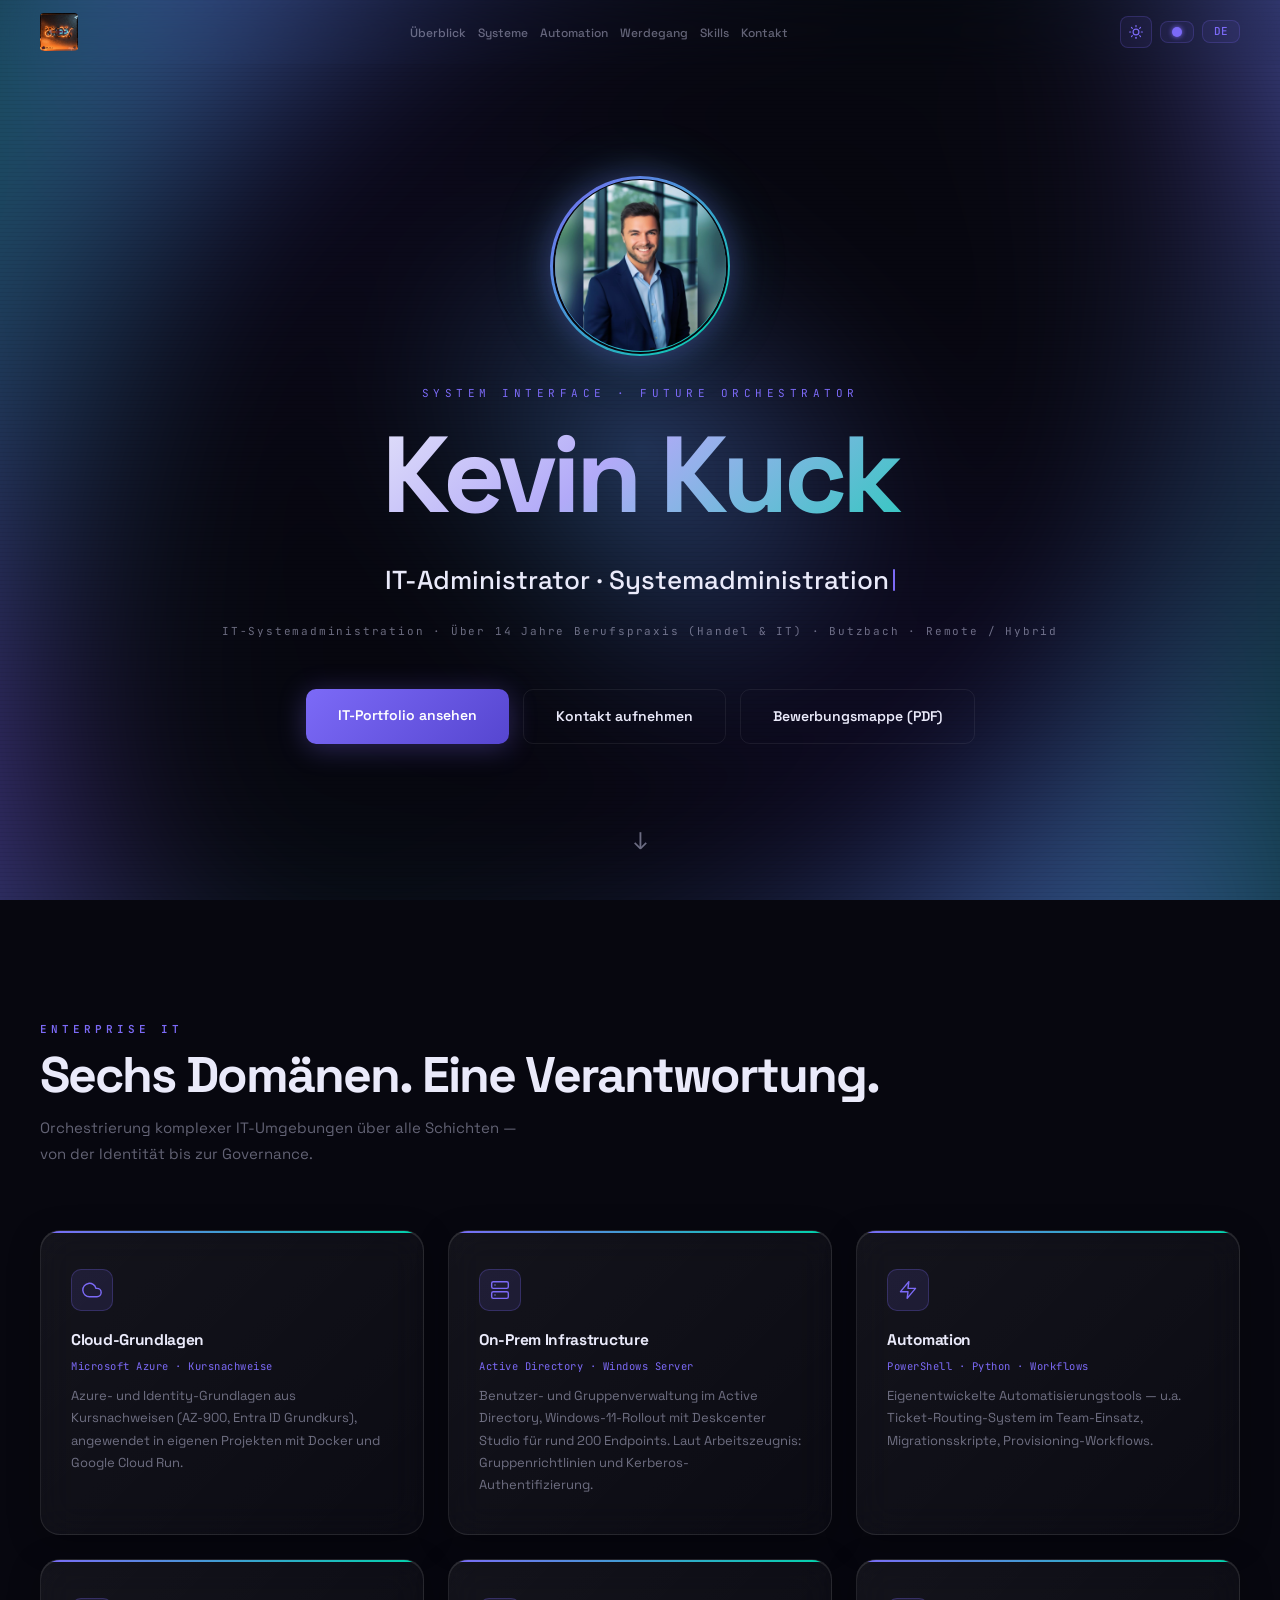
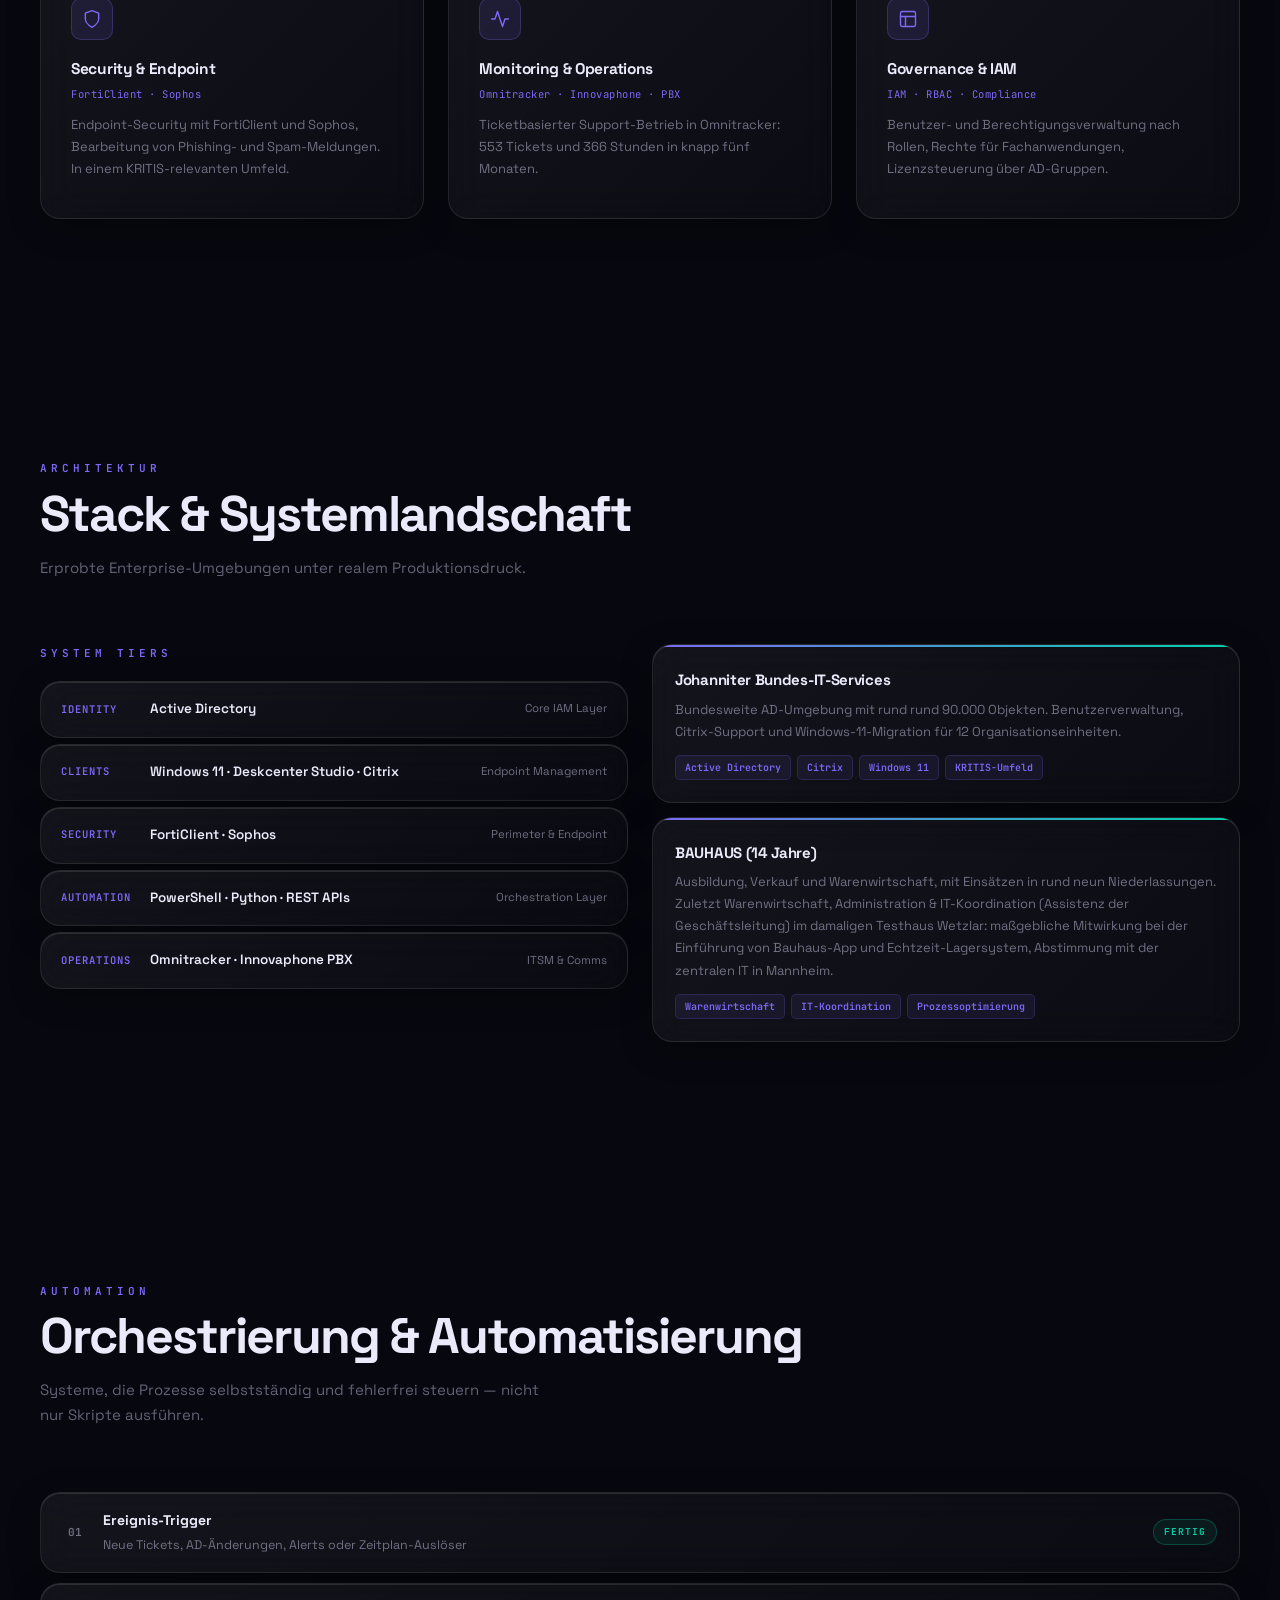
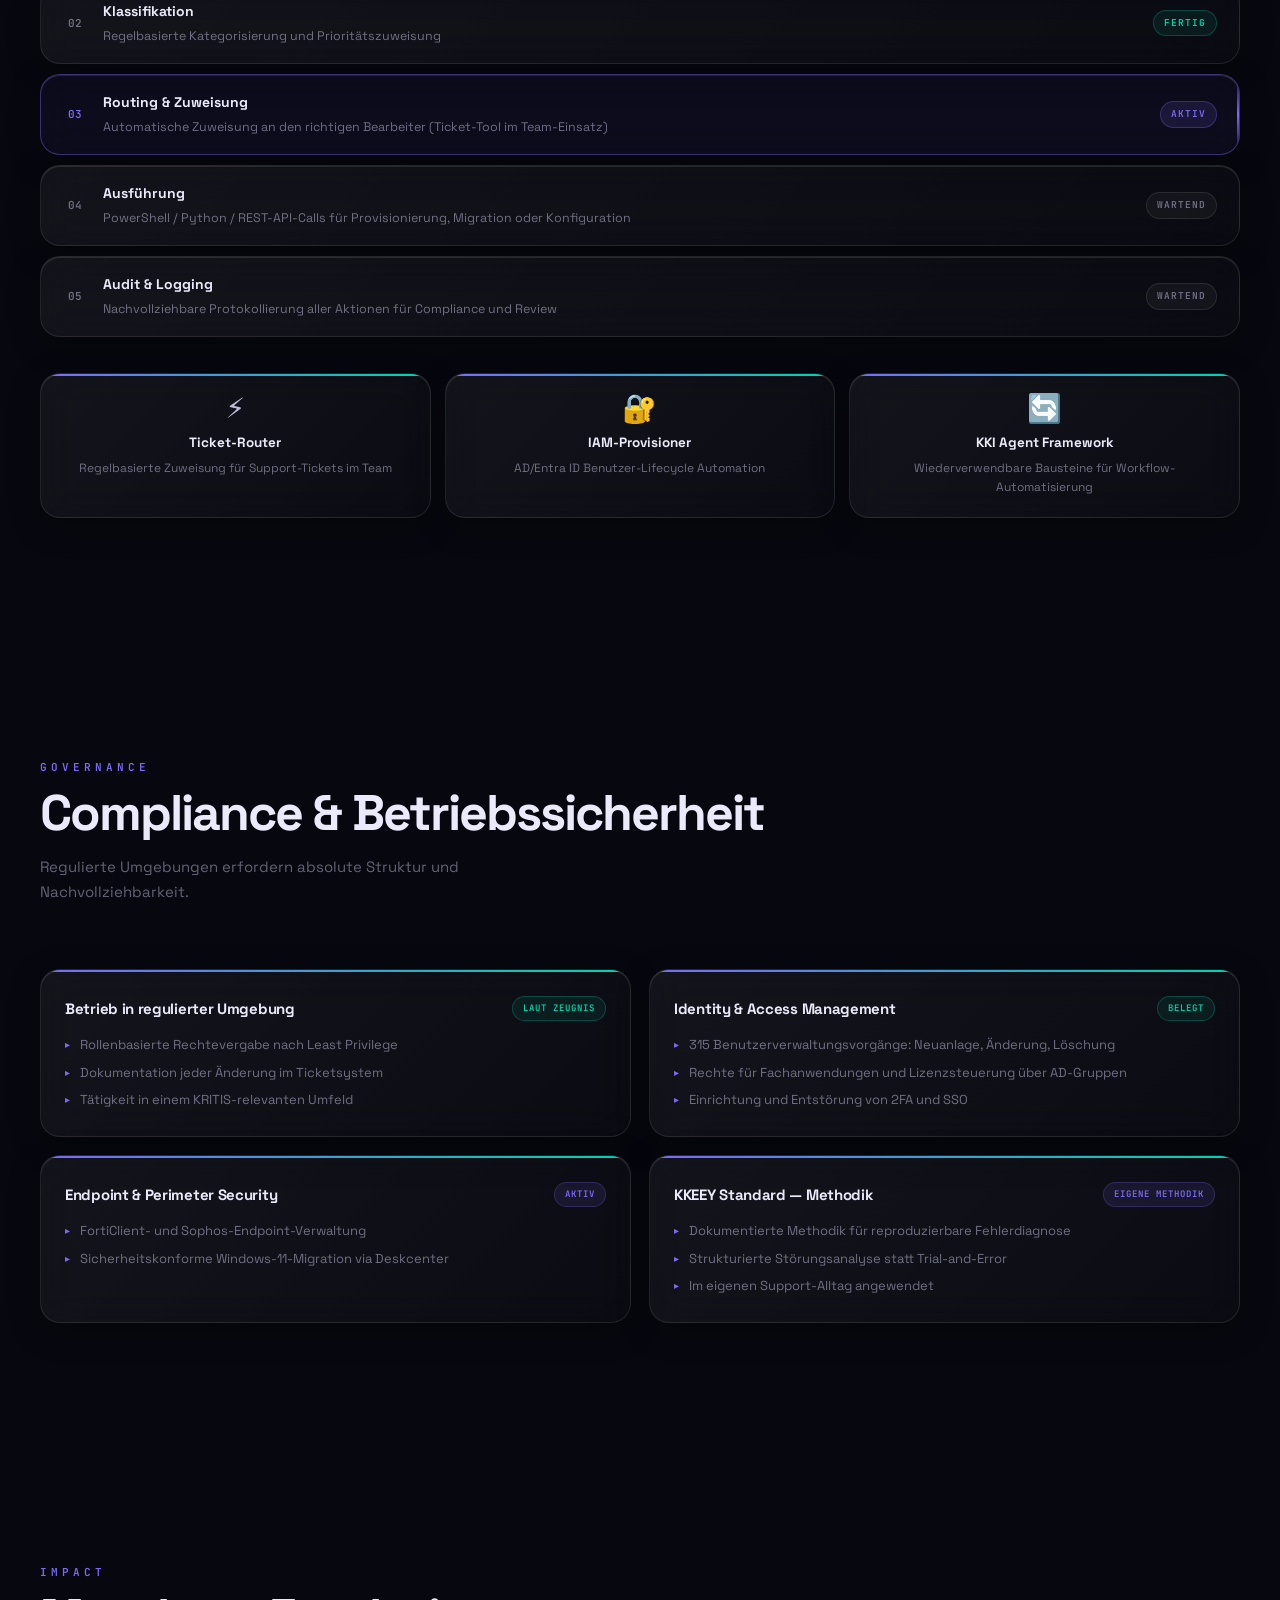
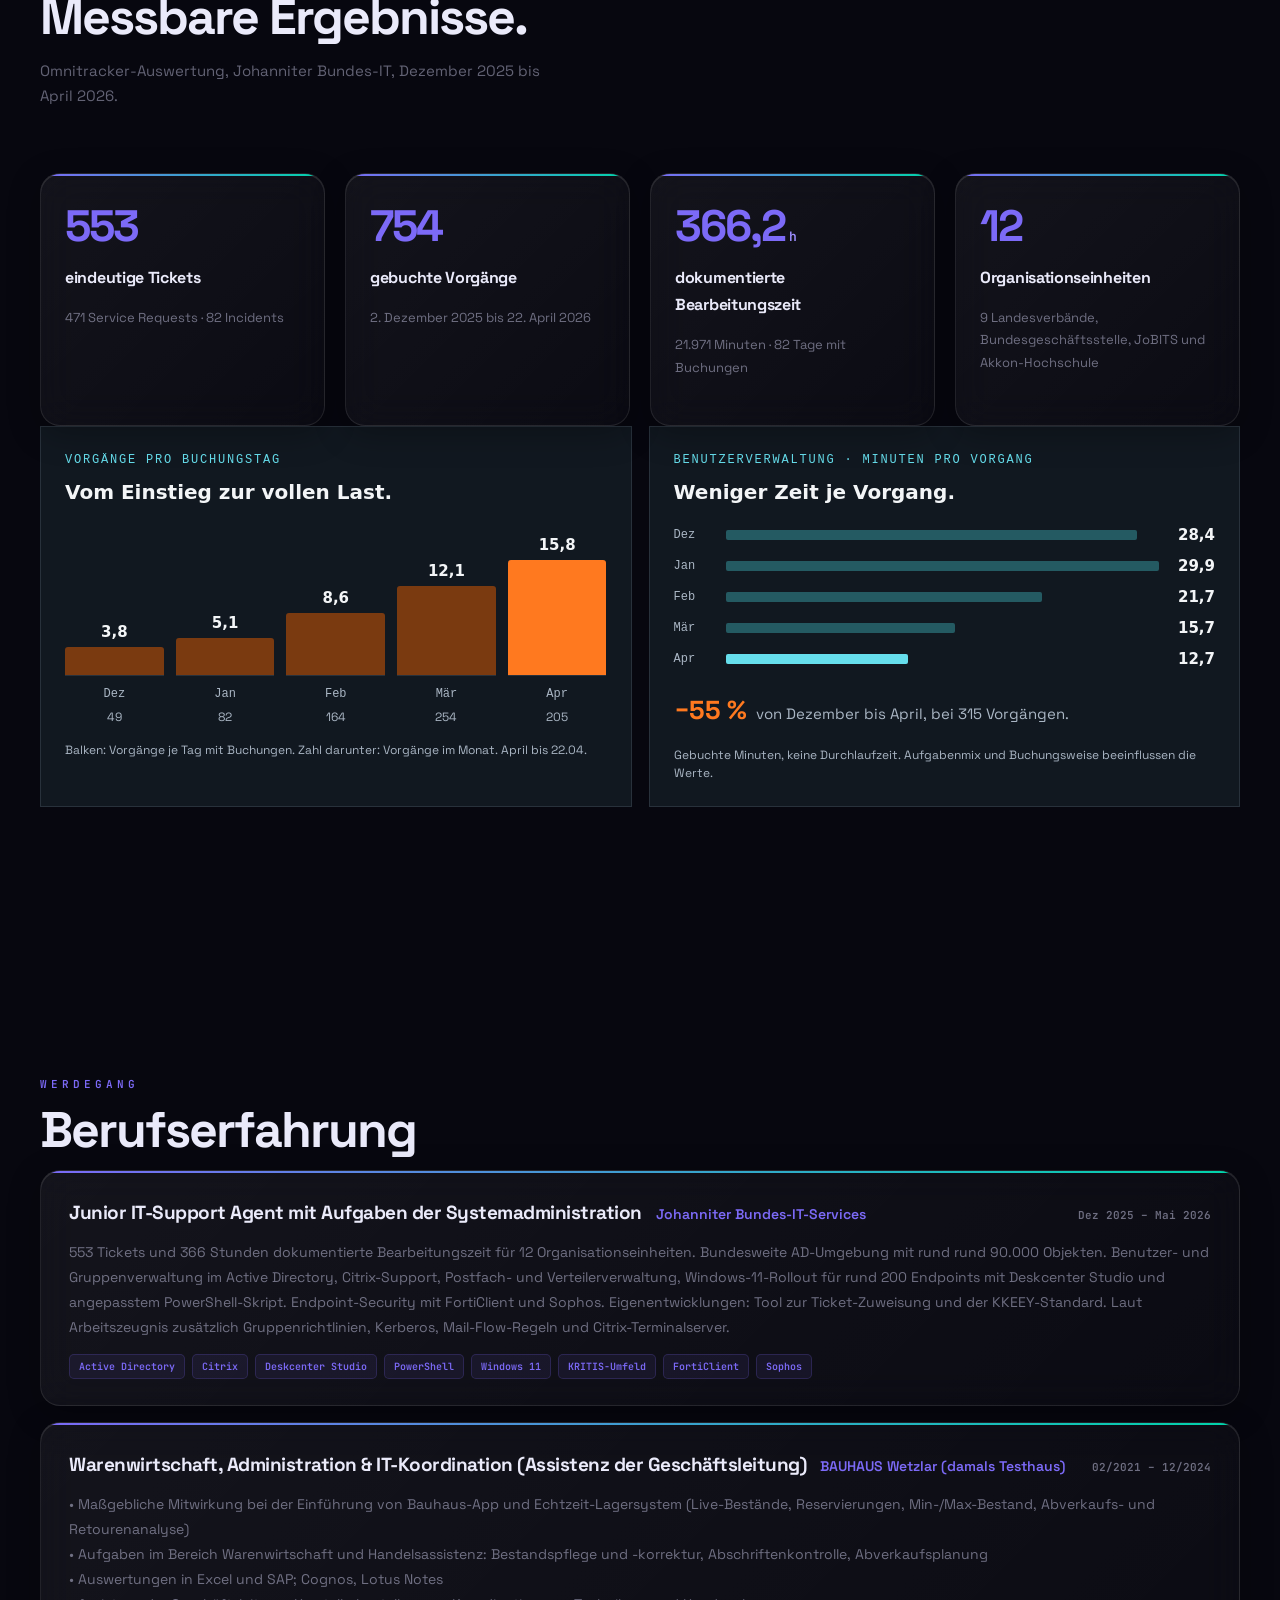
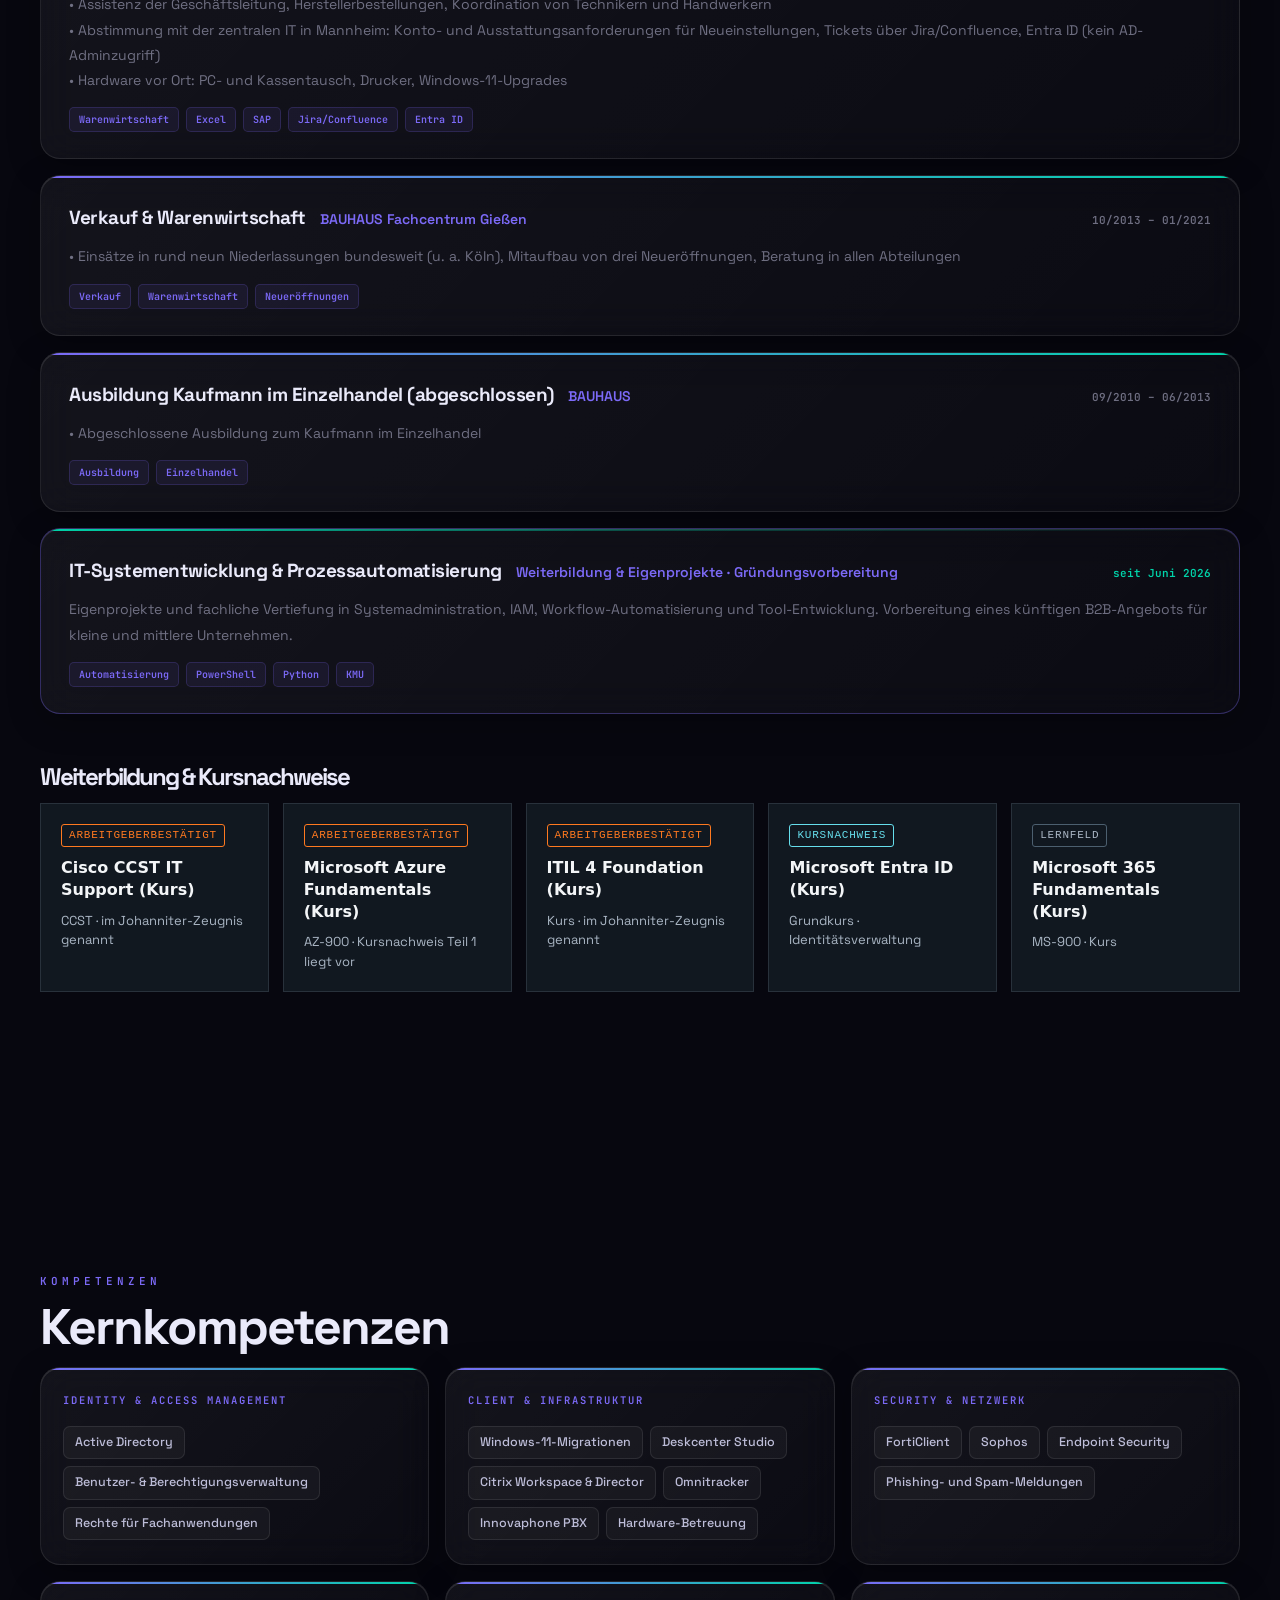
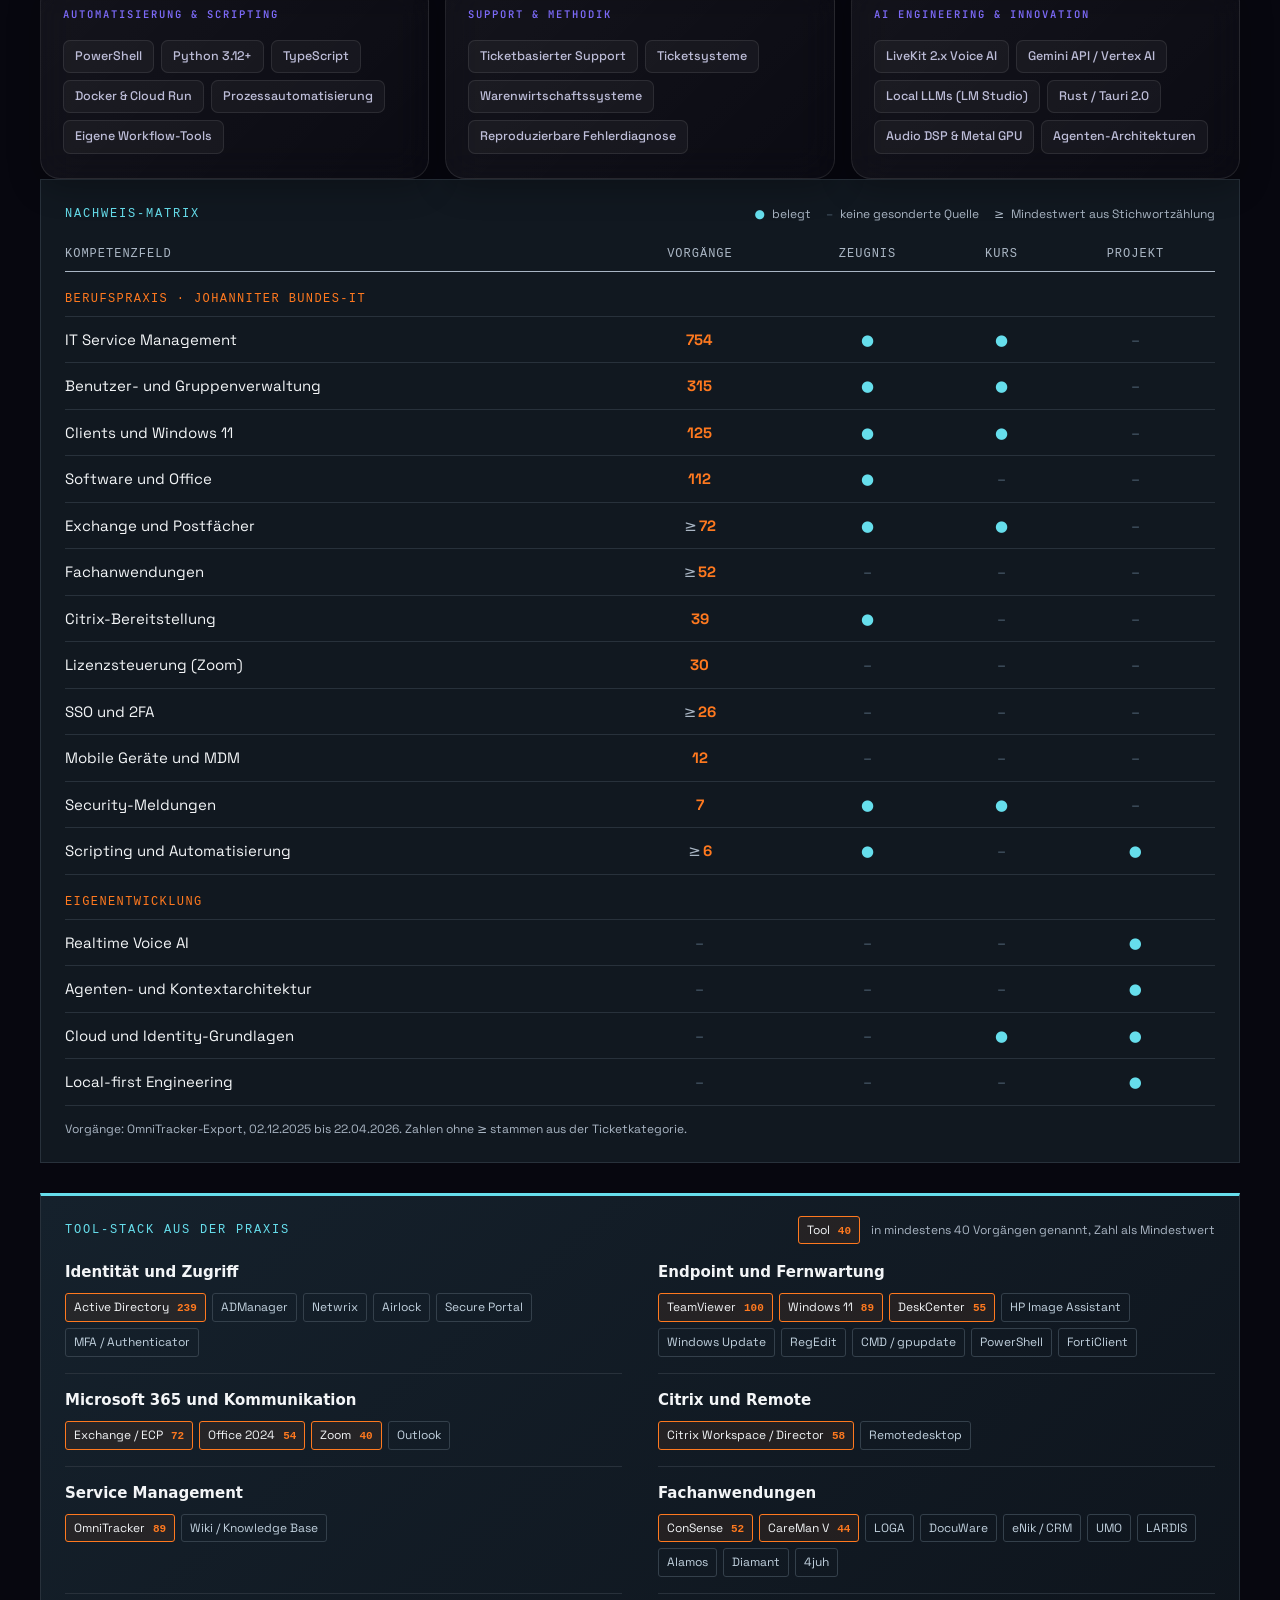
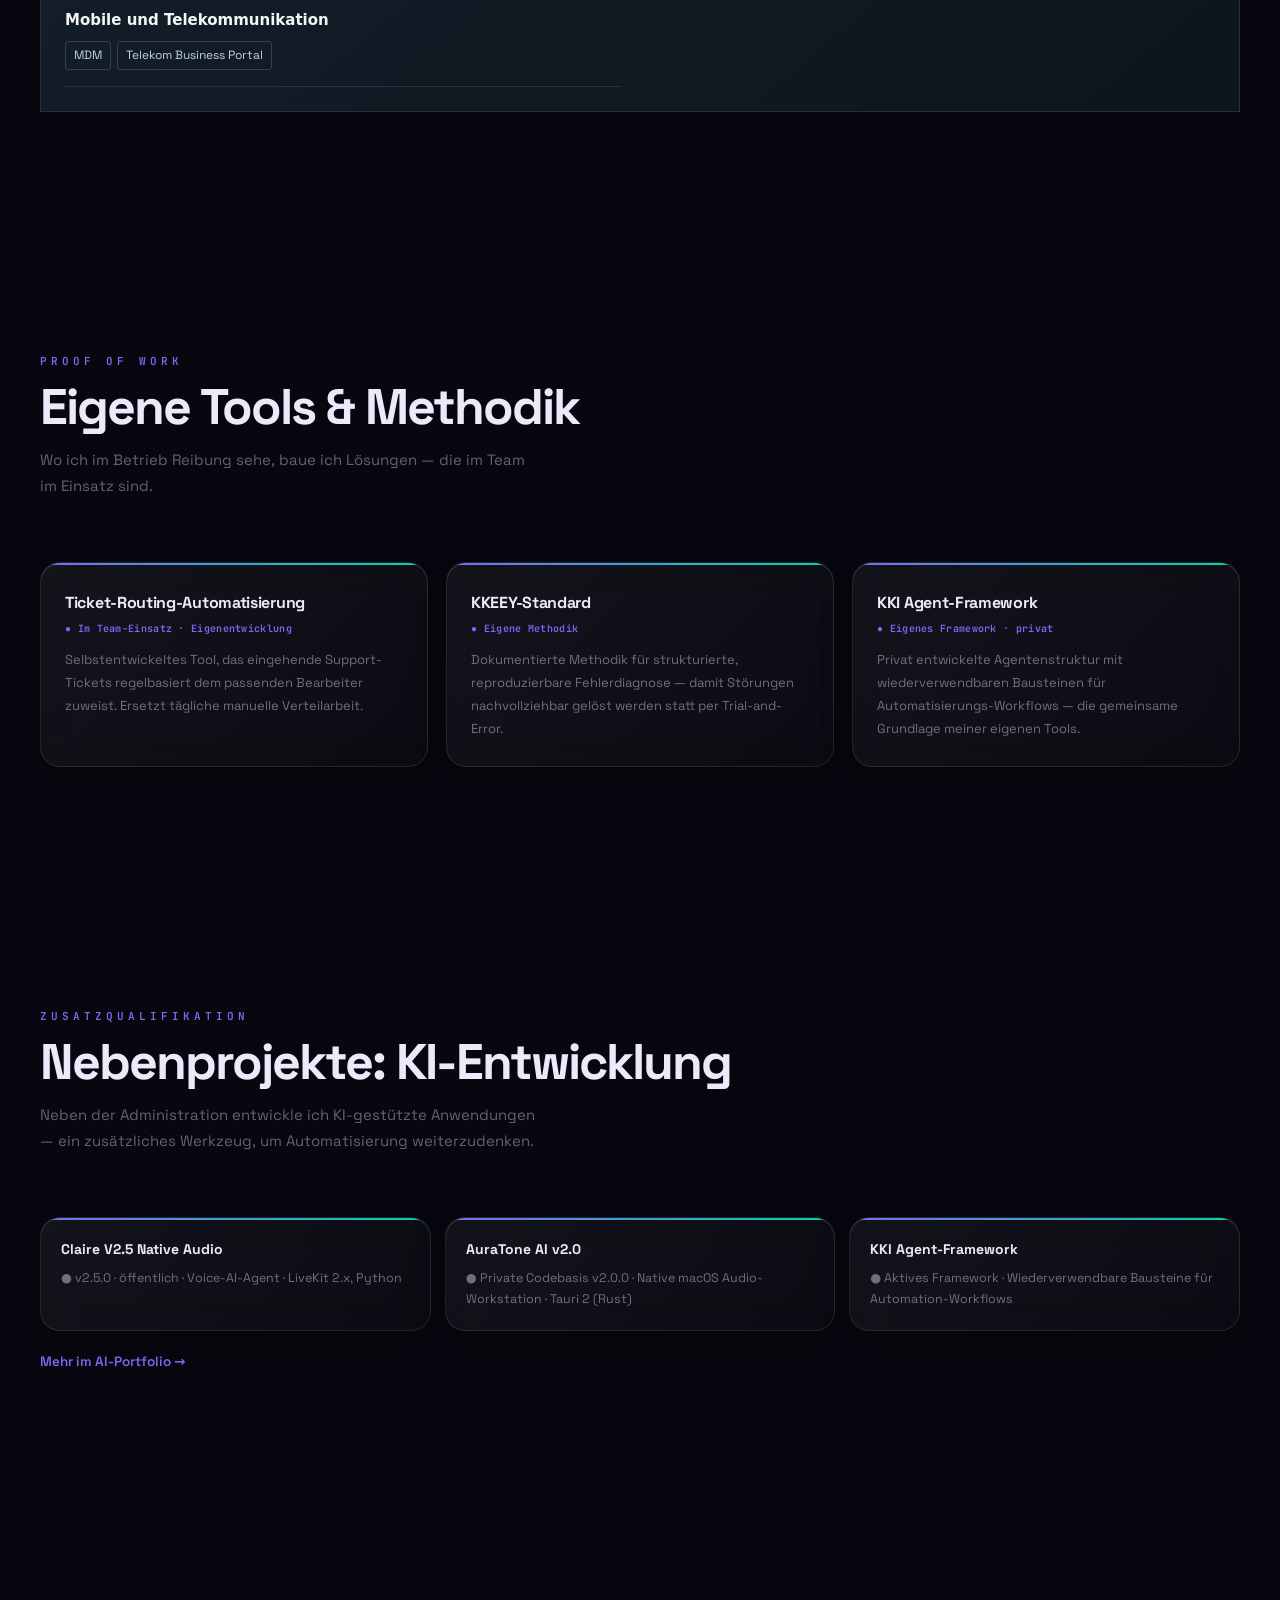
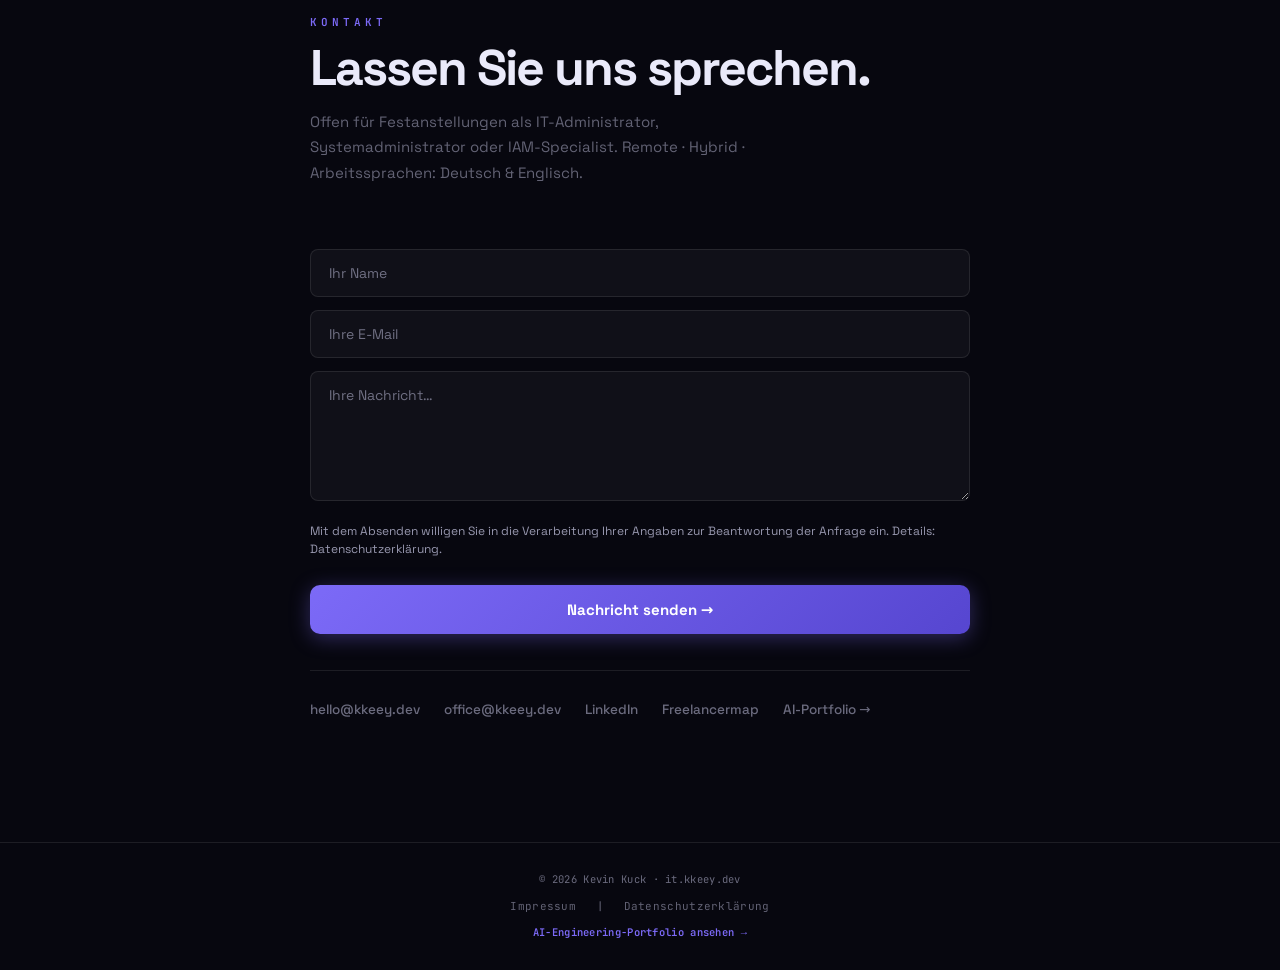
==== commit c925f689: "CV: BAUHAUS in drei Stationen, Kurse statt Zertifikate, 15→14 Jahre - BAUHAUS: Ausbildung 09/2010–06" ====
--- a/index.html
+++ b/index.html
@@ -4,11 +4,11 @@
   <meta charset="UTF-8" />
   <meta name="viewport" content="width=device-width, initial-scale=1.0" />
   <title>Kevin Kuck — IT Administrator · Systemadministration · IAM</title>
-  <meta name="description" content="Kevin Kuck — IT-Administrator mit 15+ Jahren Praxis. Active Directory, Microsoft Entra ID, KRITIS, Citrix, PowerShell, IAM." />
+  <meta name="description" content="Kevin Kuck — IT-Administrator mit KRITIS-Praxis und über 14 Jahren Berufserfahrung. Active Directory, Microsoft Entra ID, KRITIS, Citrix, PowerShell, IAM." />
   <meta name="author" content="Kevin Kuck" />
   <link rel="canonical" href="https://it.kkeey.dev/" />
   <meta property="og:title" content="Kevin Kuck — IT Administrator · Systemadministration" />
-  <meta property="og:description" content="15+ Jahre Berufspraxis. IT-Systemadministration. AD, Entra ID, IAM und Prozessautomatisierung." />
+  <meta property="og:description" content="IT-Systemadministration. Über 14 Jahre Berufspraxis (Handel & IT). AD, Entra ID, IAM und Prozessautomatisierung." />
   <meta property="og:type" content="website" />
   <meta property="og:url" content="https://it.kkeey.dev/" />
   <meta property="og:image" content="https://it.kkeey.dev/assets/og-image.jpg" />
@@ -61,7 +61,7 @@
       <p class="hero-label" id="heroGreeting">System Interface · Future Orchestrator</p>
       <h1 id="heroHeading" class="hero-name">Kevin Kuck</h1>
       <div class="hero-typed-wrap" aria-live="polite"><span class="hero-typed-text" id="typedOutput">IT-Administrator · Systemadministration</span><span class="hero-cursor" aria-hidden="true"></span></div>
-      <p class="hero-tagline" id="heroMeta">15+ Jahre Berufspraxis · IT-Systemadministration · Butzbach · Remote / Hybrid</p>
+      <p class="hero-tagline" id="heroMeta">IT-Systemadministration · Über 14 Jahre Berufspraxis (Handel & IT) · Butzbach · Remote / Hybrid</p>
       <div class="hero-ctas">
         <a href="#overview" class="btn-primary" id="heroCta1Link"><span id="heroCta1Label">IT-Portfolio ansehen</span></a>
         <a href="#contact" class="btn-outline" id="heroCta3Link"><span id="heroCta3Label">Kontakt aufnehmen</span></a>
@@ -138,13 +138,13 @@
     <h2 class="section-title" id="careerHeading"><span id="careerTitle">Berufserfahrung</span></h2>
         <div class="career-list" id="careerContainer" role="list"></div>
     <div class="kk-scope">
-      <h3 class="section-title" style="margin-top: 50px; font-size: 1.5rem;" data-i18n="modules.m6_title">Zertifikate und Nachweise</h3>
+      <h3 class="section-title" style="margin-top: 50px; font-size: 1.5rem;" data-i18n="modules.m6_title">Weiterbildung &amp; Kursnachweise</h3>
       <div class="kk-certs">
-        <article class="kk-cert"><span class="kk-badge kk-emp" data-i18n="modules.m6_b_emp">Arbeitgeberbestätigt</span><h4 data-i18n="modules.m6_c1_title">Cisco Certified Support Technician</h4><p data-i18n="modules.m6_c1_p">CCST · im Johanniter-Zeugnis genannt</p></article>
-        <article class="kk-cert"><span class="kk-badge kk-emp" data-i18n="modules.m6_b_emp">Arbeitgeberbestätigt</span><h4 data-i18n="modules.m6_c2_title">Microsoft Azure Fundamentals</h4><p data-i18n="modules.m6_c2_p">AZ-900 · Kursnachweis Teil 1 liegt vor</p></article>
-        <article class="kk-cert"><span class="kk-badge kk-emp" data-i18n="modules.m6_b_emp">Arbeitgeberbestätigt</span><h4 data-i18n="modules.m6_c3_title">ITIL</h4><p data-i18n="modules.m6_c3_p">Stufe wird mit dem Prüfungsnachweis ergänzt</p></article>
-        <article class="kk-cert"><span class="kk-badge kk-course" data-i18n="modules.m6_b_course">Kursnachweis</span><h4 data-i18n="modules.m6_c4_title">Microsoft Entra ID</h4><p data-i18n="modules.m6_c4_p">Grundkurs · Identitätsverwaltung</p></article>
-        <article class="kk-cert"><span class="kk-badge kk-learn" data-i18n="modules.m6_b_learn">Lernfeld</span><h4 data-i18n="modules.m6_c5_title">Microsoft 365</h4><p data-i18n="modules.m6_c5_p">MS-900 · kein Prüfungsnachweis veröffentlicht</p></article>
+        <article class="kk-cert"><span class="kk-badge kk-emp" data-i18n="modules.m6_b_emp">Arbeitgeberbestätigt</span><h4 data-i18n="modules.m6_c1_title">Cisco CCST IT Support (Kurs)</h4><p data-i18n="modules.m6_c1_p">CCST · im Johanniter-Zeugnis genannt</p></article>
+        <article class="kk-cert"><span class="kk-badge kk-emp" data-i18n="modules.m6_b_emp">Arbeitgeberbestätigt</span><h4 data-i18n="modules.m6_c2_title">Microsoft Azure Fundamentals (Kurs)</h4><p data-i18n="modules.m6_c2_p">AZ-900 · Kursnachweis Teil 1 liegt vor</p></article>
+        <article class="kk-cert"><span class="kk-badge kk-emp" data-i18n="modules.m6_b_emp">Arbeitgeberbestätigt</span><h4 data-i18n="modules.m6_c3_title">ITIL 4 Foundation (Kurs)</h4><p data-i18n="modules.m6_c3_p">Kurs · im Johanniter-Zeugnis genannt</p></article>
+        <article class="kk-cert"><span class="kk-badge kk-course" data-i18n="modules.m6_b_course">Kursnachweis</span><h4 data-i18n="modules.m6_c4_title">Microsoft Entra ID (Kurs)</h4><p data-i18n="modules.m6_c4_p">Grundkurs · Identitätsverwaltung</p></article>
+        <article class="kk-cert"><span class="kk-badge kk-learn" data-i18n="modules.m6_b_learn">Lernfeld</span><h4 data-i18n="modules.m6_c5_title">Microsoft 365 Fundamentals (Kurs)</h4><p data-i18n="modules.m6_c5_p">MS-900 · Kurs</p></article>
       </div>
     </div>
   </div></section>
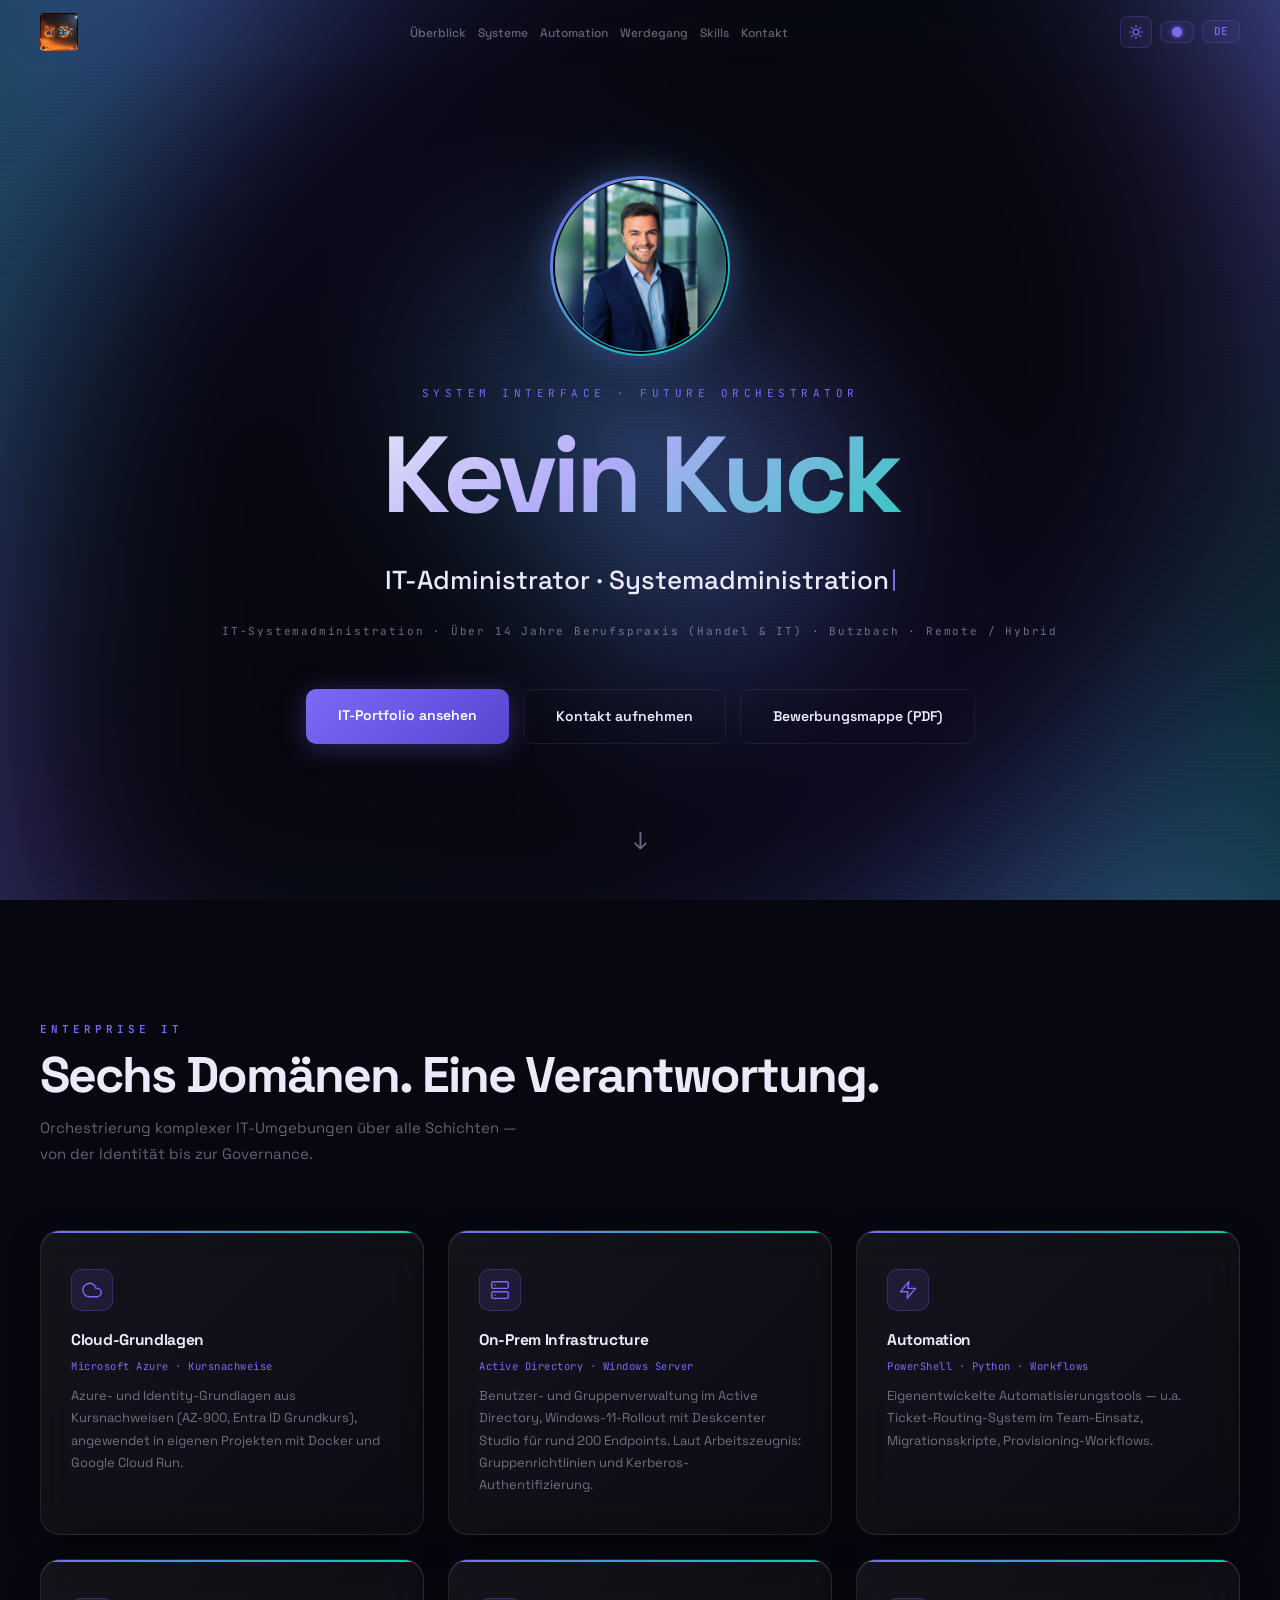
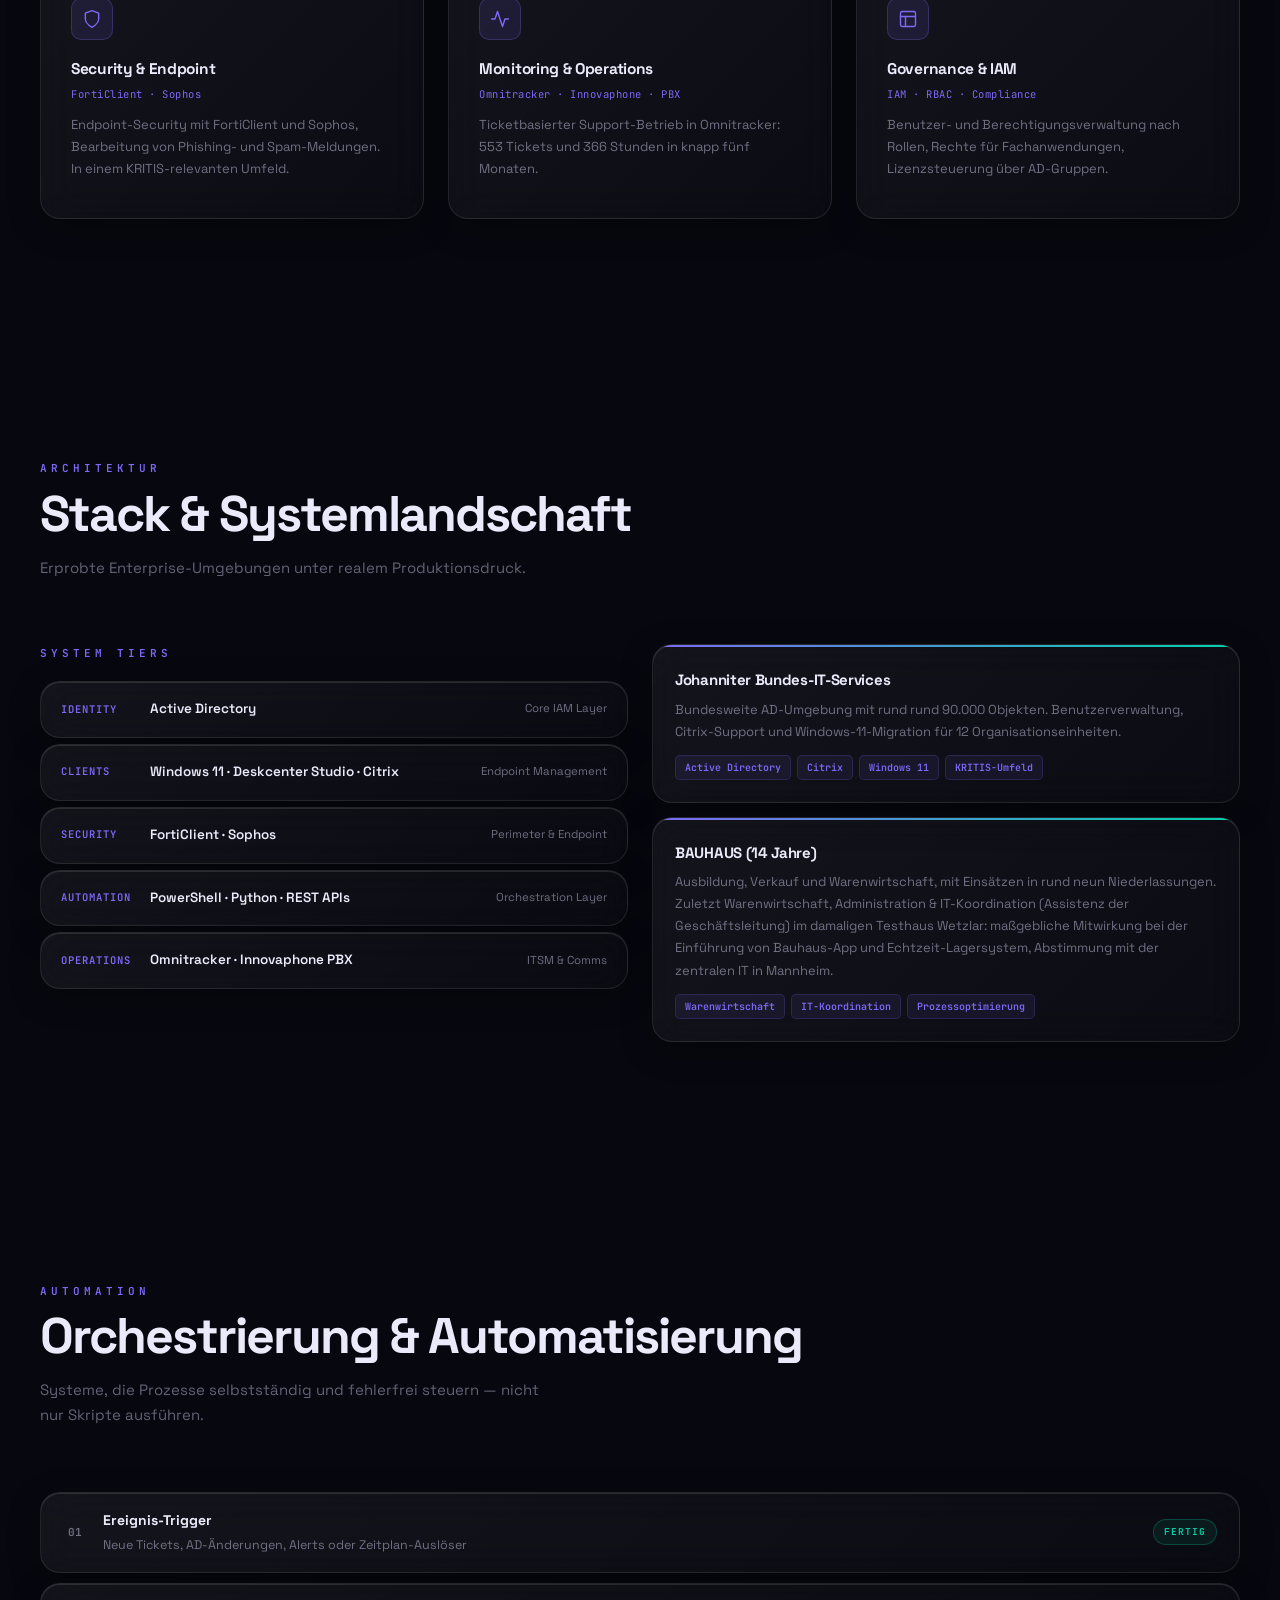
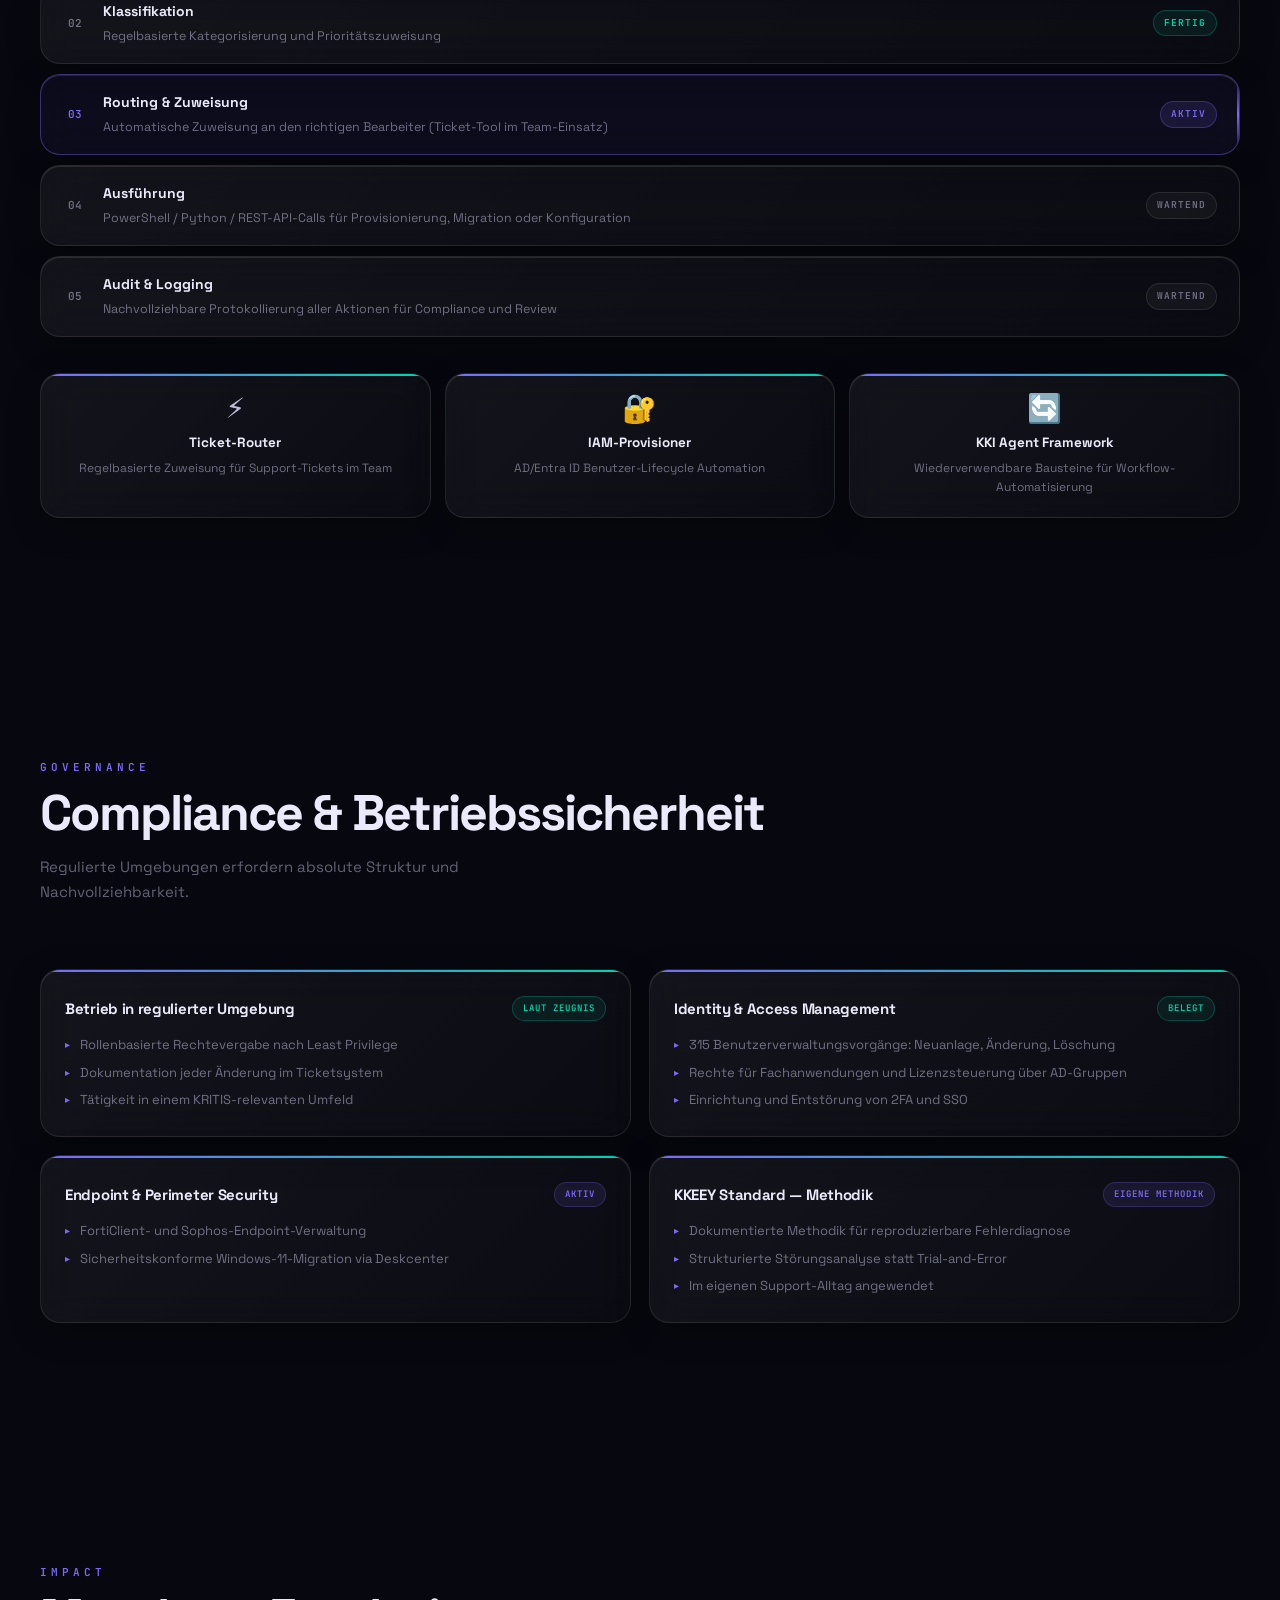
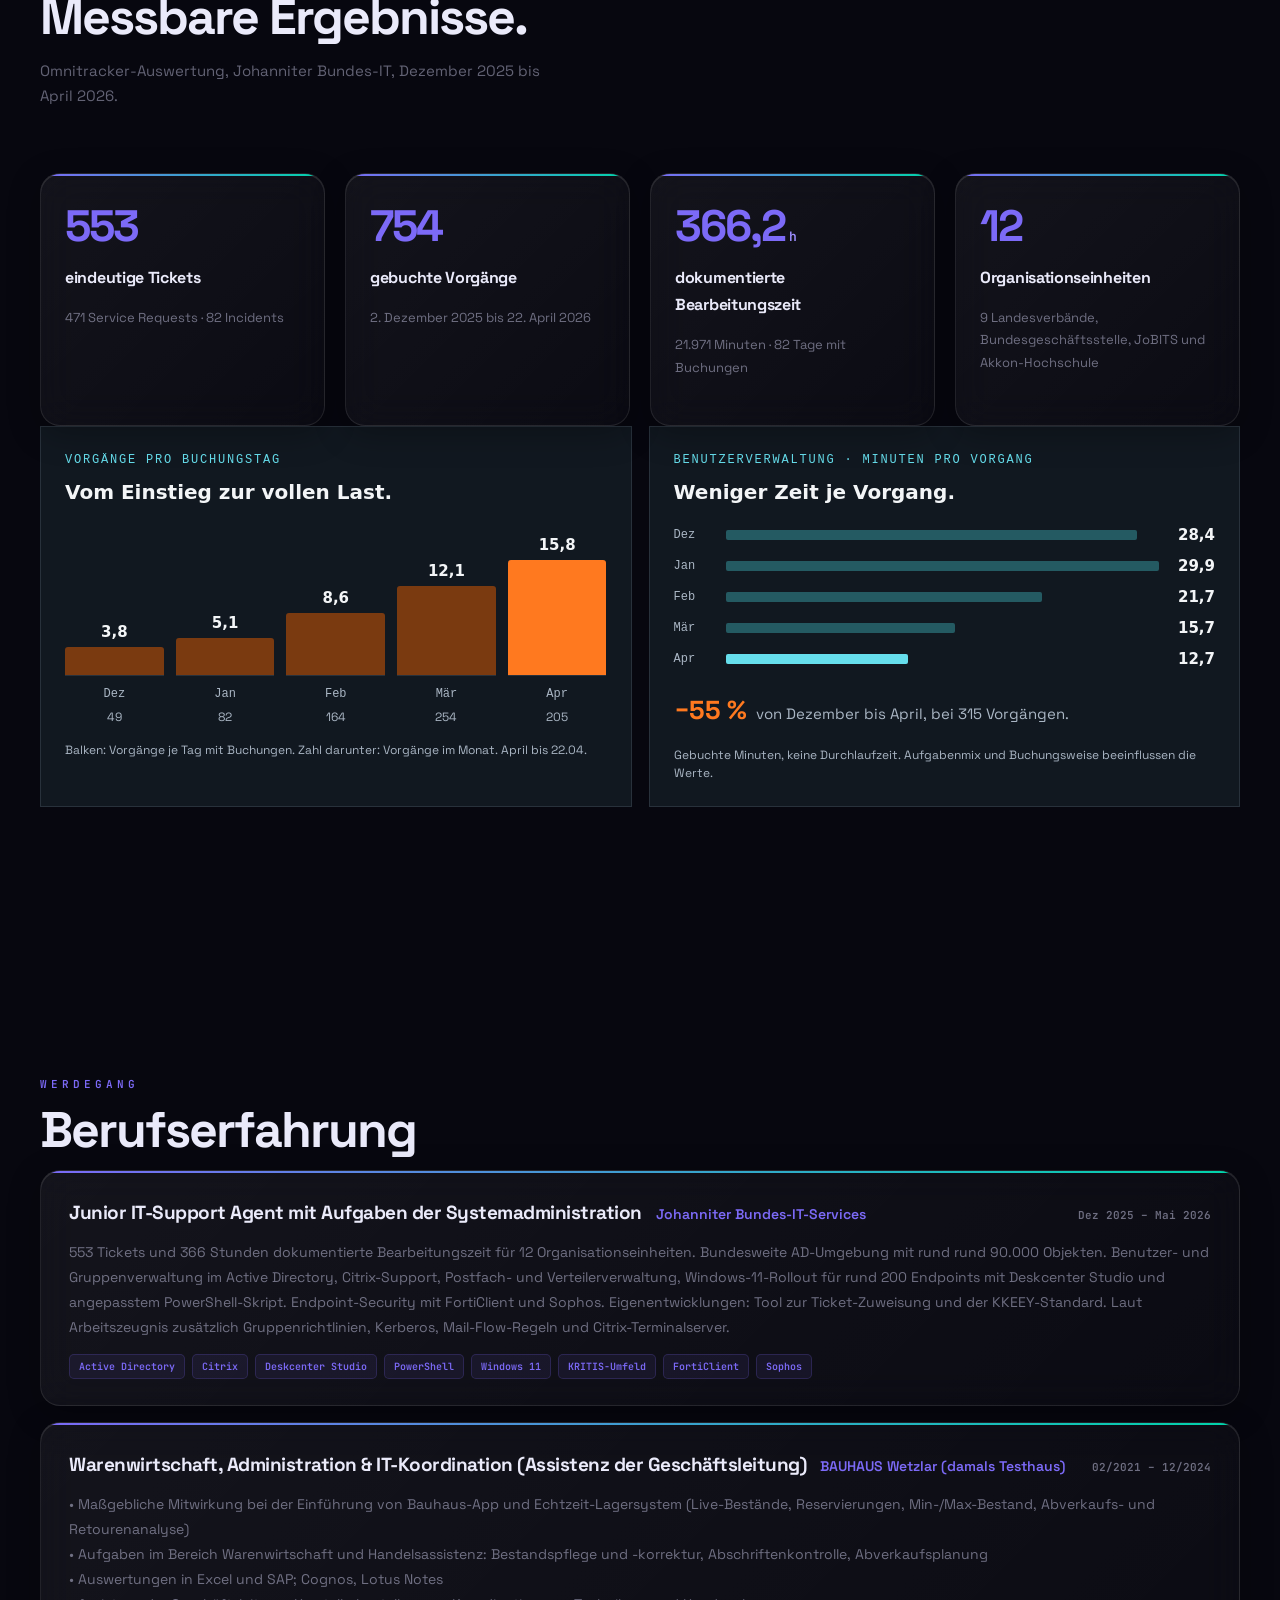
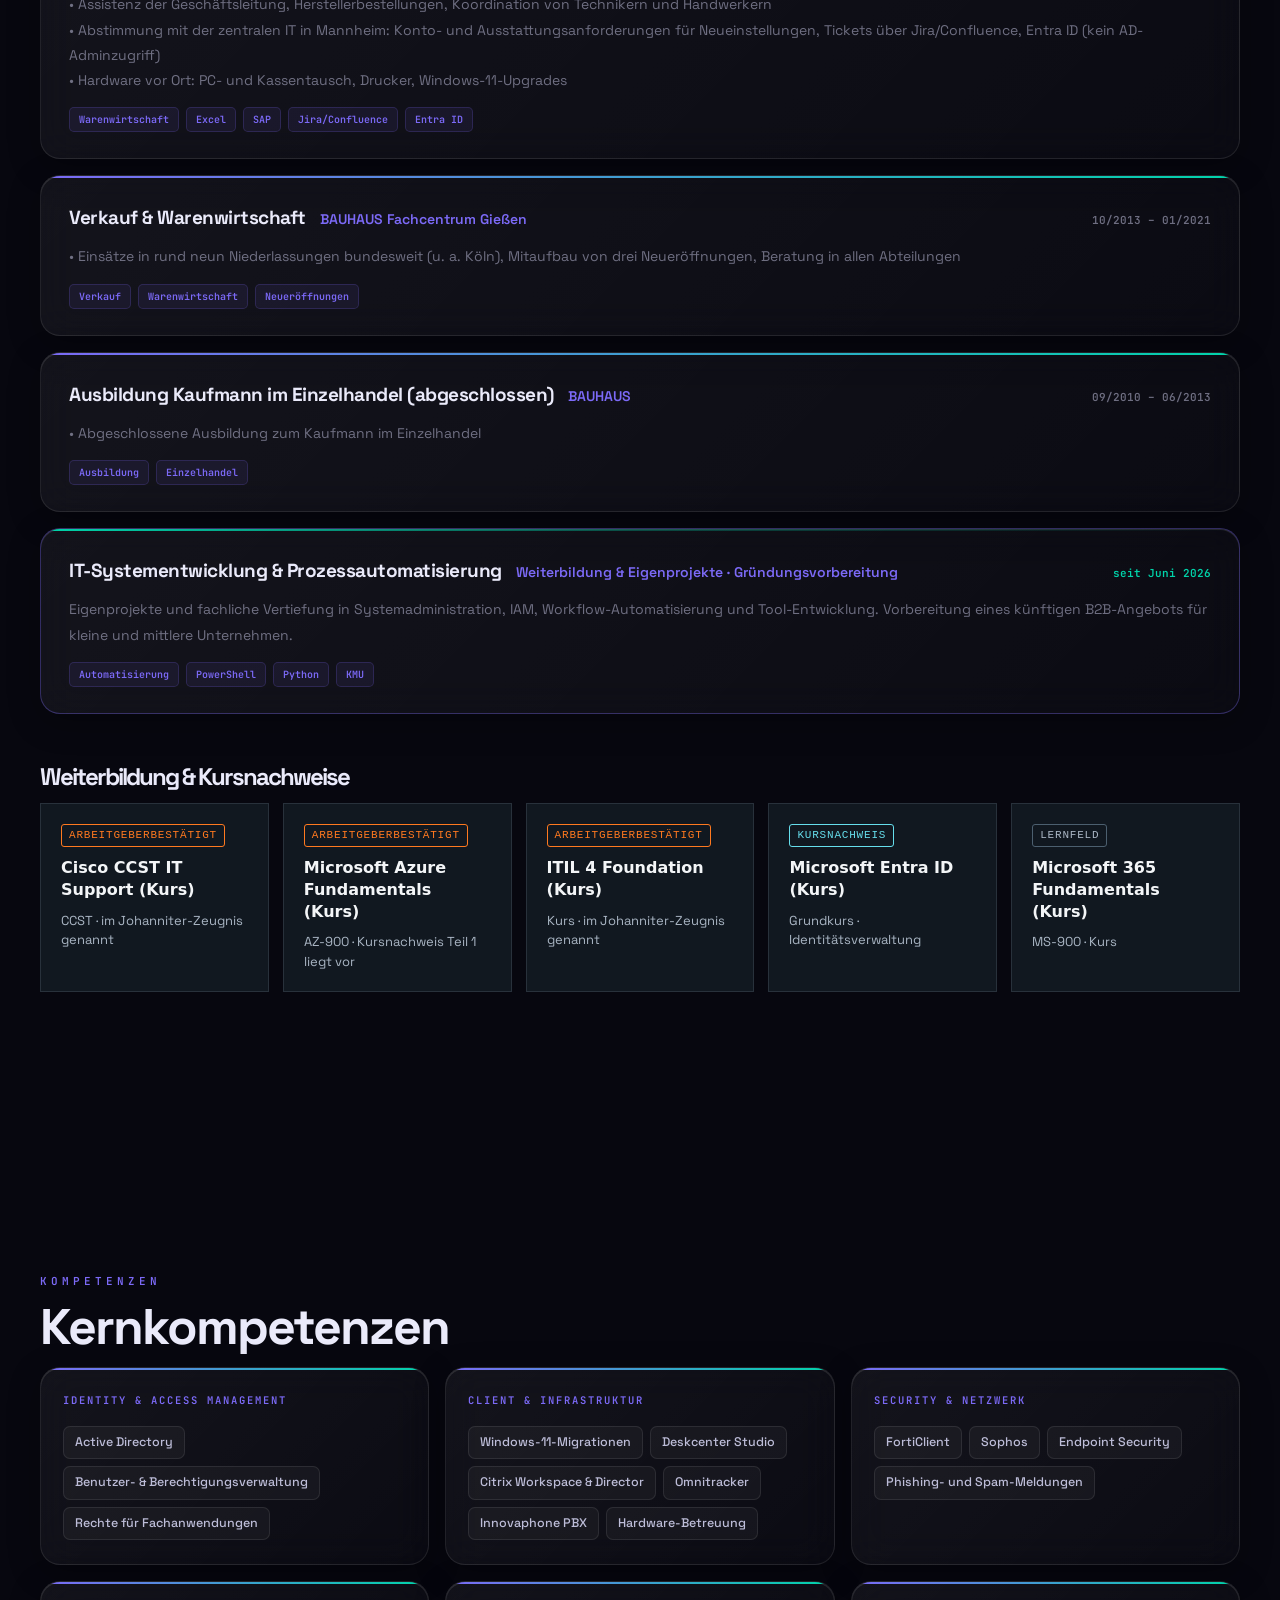
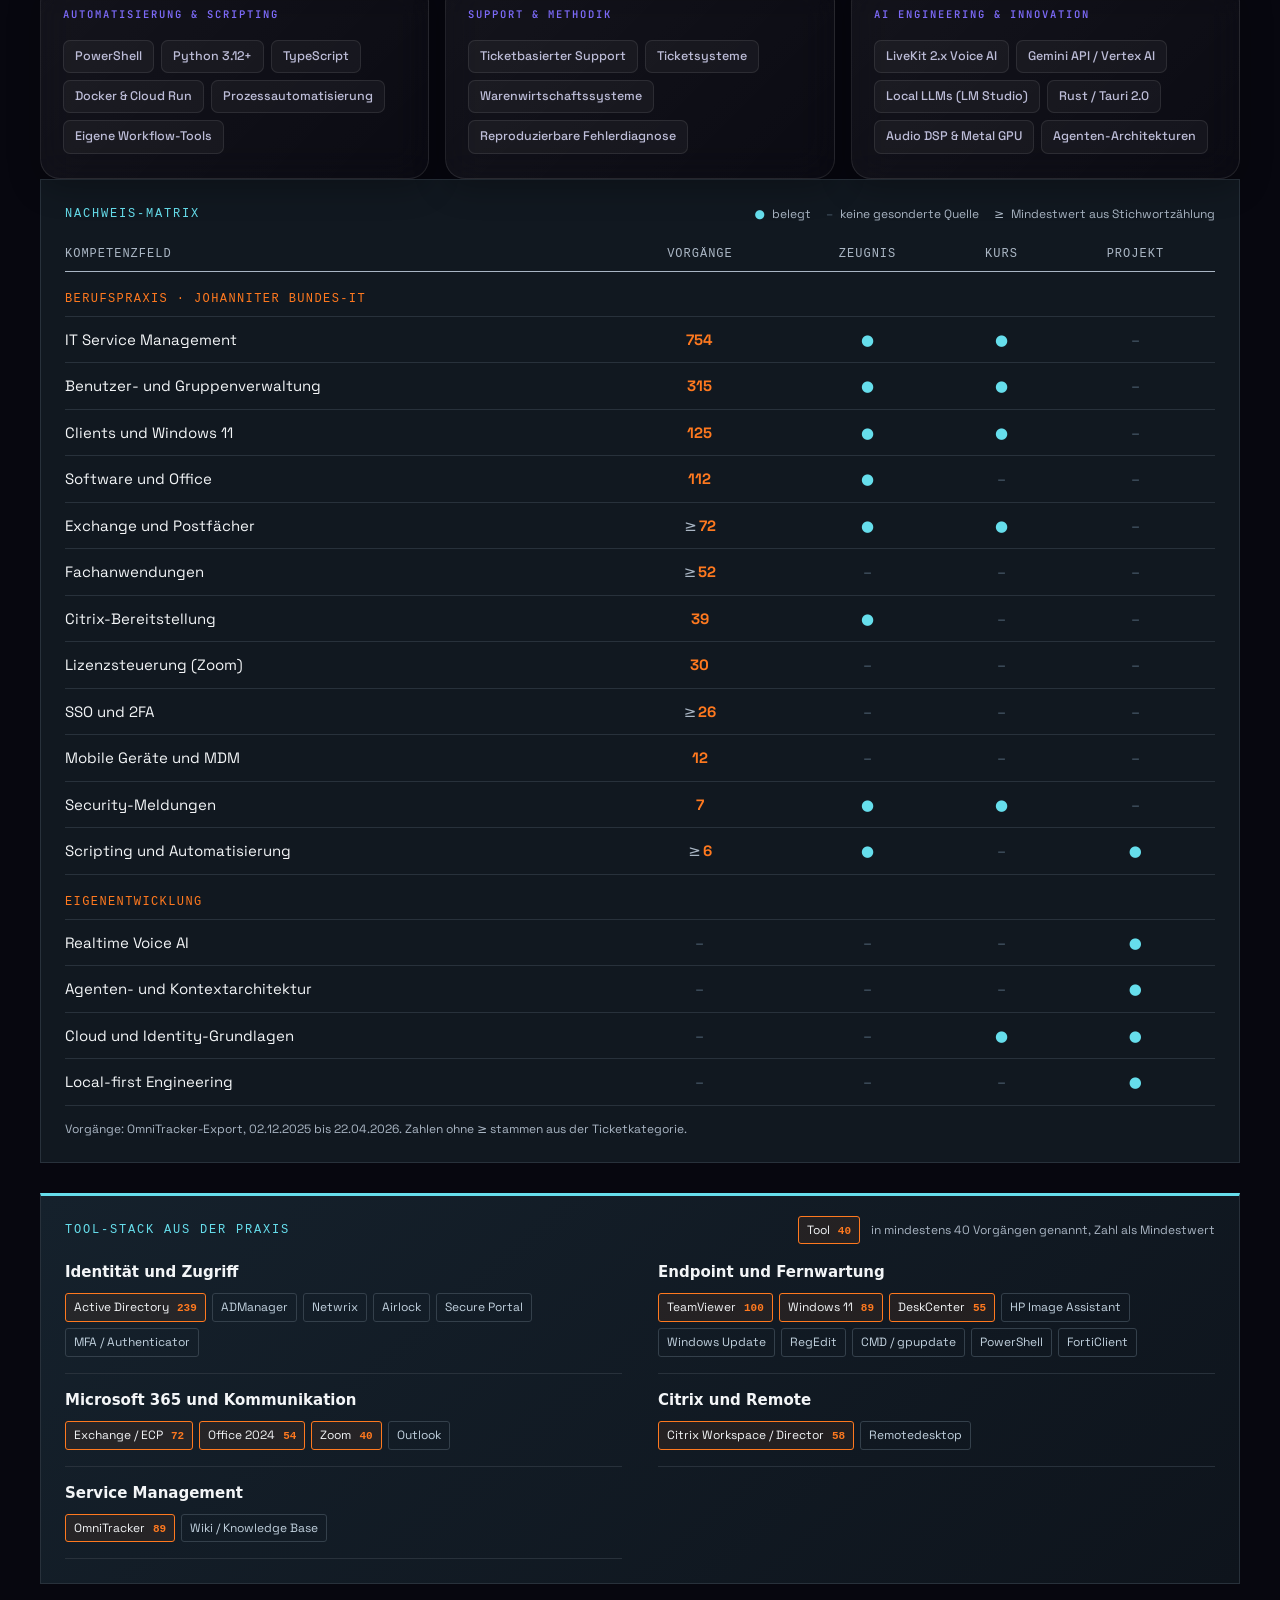
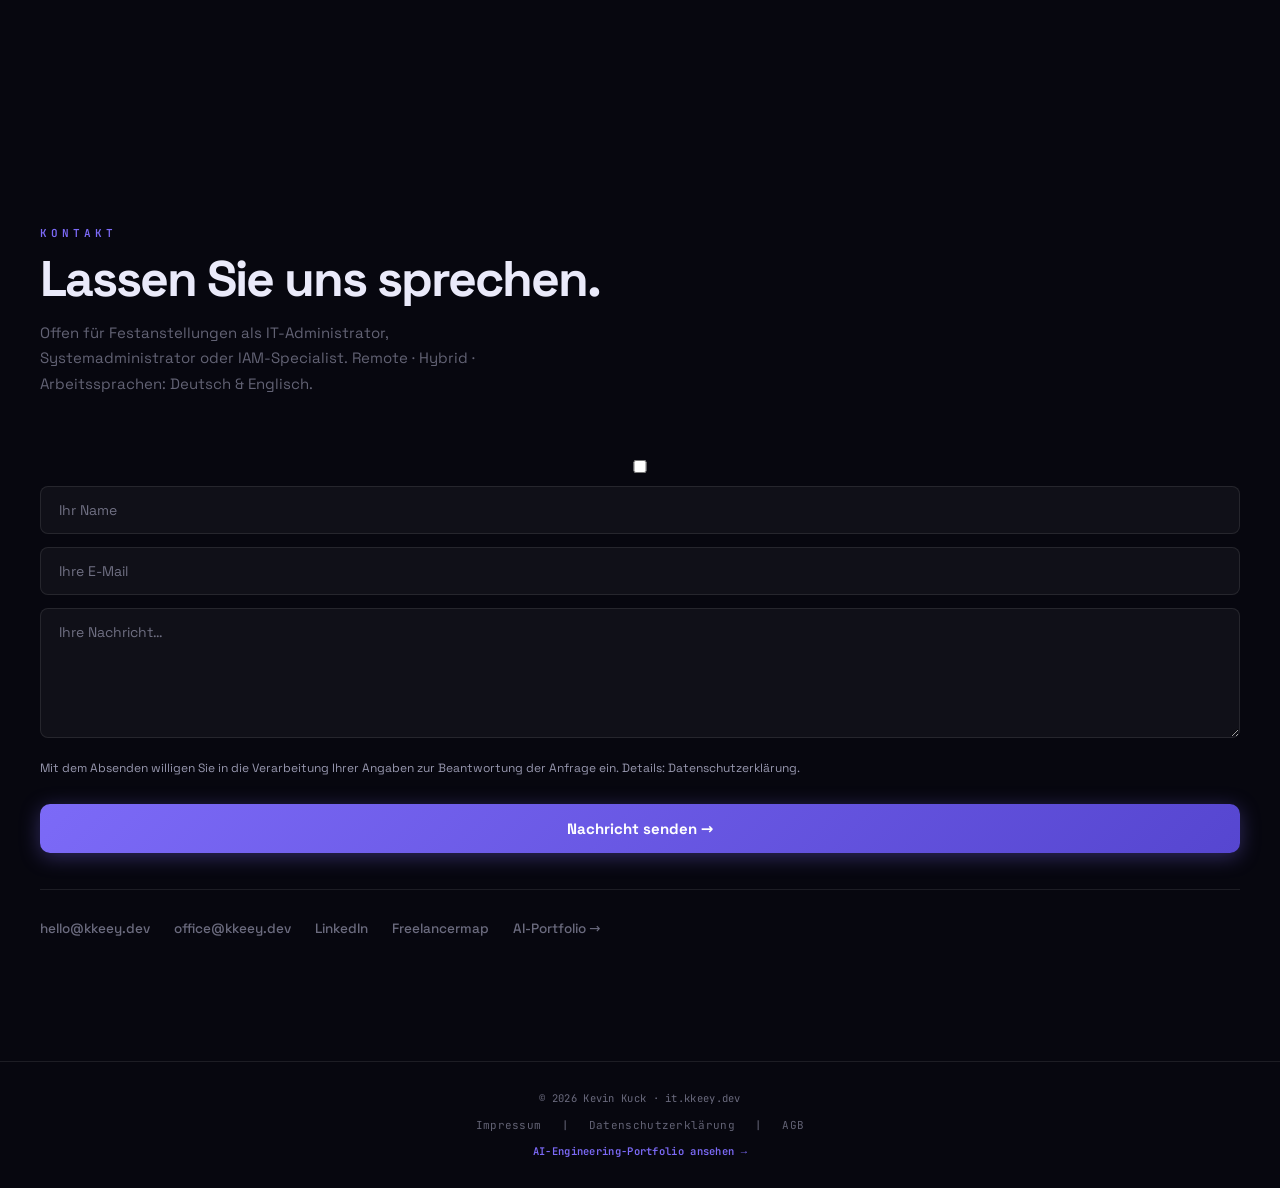
==== commit fc6b9c2d: "Add AGB link to footer" ====
--- a/index.html
+++ b/index.html
@@ -138,7 +138,7 @@
     <h2 class="section-title" id="careerHeading"><span id="careerTitle">Berufserfahrung</span></h2>
         <div class="career-list" id="careerContainer" role="list"></div>
     <div class="kk-scope">
-      <h3 class="section-title" style="margin-top: 50px; font-size: 1.5rem;" data-i18n="modules.m6_title">Weiterbildung &amp; Kursnachweise</h3>
+      <h3 class="section-title" style="margin-top: 50px; font-size: 1.5rem;" data-i18n="modules.m6_title">Weiterbildung & Kursnachweise</h3>
       <div class="kk-certs">
         <article class="kk-cert"><span class="kk-badge kk-emp" data-i18n="modules.m6_b_emp">Arbeitgeberbestätigt</span><h4 data-i18n="modules.m6_c1_title">Cisco CCST IT Support (Kurs)</h4><p data-i18n="modules.m6_c1_p">CCST · im Johanniter-Zeugnis genannt</p></article>
         <article class="kk-cert"><span class="kk-badge kk-emp" data-i18n="modules.m6_b_emp">Arbeitgeberbestätigt</span><h4 data-i18n="modules.m6_c2_title">Microsoft Azure Fundamentals (Kurs)</h4><p data-i18n="modules.m6_c2_p">AZ-900 · Kursnachweis Teil 1 liegt vor</p></article>
@@ -197,35 +197,21 @@
           <div class="kk-tool-group"><h4 data-i18n="modules.m5_h3">Microsoft 365 und Kommunikation</h4><div class="kk-badges"><span class="kk-hot">Exchange / ECP <b>72</b></span><span class="kk-hot">Office 2024 <b>54</b></span><span class="kk-hot">Zoom <b>40</b></span><span>Outlook</span></div></div>
           <div class="kk-tool-group"><h4 data-i18n="modules.m5_h4">Citrix und Remote</h4><div class="kk-badges"><span class="kk-hot">Citrix Workspace / Director <b>58</b></span><span>Remotedesktop</span></div></div>
           <div class="kk-tool-group"><h4 data-i18n="modules.m5_h5">Service Management</h4><div class="kk-badges"><span class="kk-hot">OmniTracker <b>89</b></span><span>Wiki / Knowledge Base</span></div></div>
-          <div class="kk-tool-group"><h4 data-i18n="modules.m5_h6">Fachanwendungen</h4><div class="kk-badges"><span class="kk-hot">ConSense <b>52</b></span><span class="kk-hot">CareMan V <b>44</b></span><span>LOGA</span><span>DocuWare</span><span>eNik / CRM</span><span>UMO</span><span>LARDIS</span><span>Alamos</span><span>Diamant</span><span>4juh</span></div></div>
-          <div class="kk-tool-group"><h4 data-i18n="modules.m5_h7">Mobile und Telekommunikation</h4><div class="kk-badges"><span>MDM</span><span>Telekom Business Portal</span></div></div>
-        </div>
-      </div>
-    </div>
-  </div></section>
-  <section id="tools" class="section-alt" aria-labelledby="toolsHeading"><div class="container">
-    <p class="section-label"><span id="toolsLabel">Proof of Work</span></p>
-    <h2 class="section-title" id="toolsHeading"><span id="toolsTitle">Eigene Tools & Methodik</span></h2>
-    <p class="section-sub" id="toolsSub"></p>
-    <div class="tools-grid" id="toolsContainer" role="list"></div>
-  </div></section>
-  <section id="side" aria-labelledby="sideHeading"><div class="container">
-    <p class="section-label"><span id="sideLabel">Zusatzqualifikation</span></p>
-    <h2 class="section-title" id="sideHeading"><span id="sideTitle">Nebenprojekte: KI-Entwicklung</span></h2>
-    <p class="section-sub" id="sideText"></p>
-    <div class="side-row" id="sideContainer" role="list"></div>
-    <p class="side-more"><a href="https://kkeey.dev/" target="_blank" rel="noopener noreferrer" id="sideMore">Mehr im AI-Portfolio →</a></p>
-  </div></section>
-  <section id="contact" class="section-alt" aria-labelledby="contactHeading"><div class="container"><div class="contact-inner">
+        </div>
+      </div>
+    </div>
+  </div></section>
+  <section id="contact" aria-labelledby="contactHeading"><div class="container">
     <p class="section-label"><span id="contactLabel">Kontakt</span></p>
-    <h2 class="section-title" id="contactHeading"><span id="contactTitle">Lassen Sie uns sprechen.</span></h2>
-    <p class="section-sub" id="contactDesc"></p>
-    <form id="contactForm" class="contact-form" novalidate aria-label="Kontaktformular">
+    <h2 class="section-title" id="contactHeading"><span id="contactTitle">Lass uns sprechen.</span></h2>
+    <p class="section-sub" id="contactDesc">Offen für Festanstellungen, Freelance-Projekte und Kollaborationen. Remote · Hybrid · DE & EN.</p>
+    <form class="contact-form" id="contactForm" action="https://api.web3forms.com/submit" method="POST">
       <input type="hidden" name="access_key" value="ee6d8111-b3db-4684-8460-4d57384ff3fc" />
-      <input type="hidden" name="subject" value="Neue Nachricht von CV_IT_KKEEY (hello@kkeey.dev)" />
-      <input type="text" id="formName" name="name" class="contact-input" placeholder="Ihr Name" required autocomplete="name" />
-      <input type="email" id="formEmail" name="email" class="contact-input" placeholder="Ihre E-Mail" required autocomplete="email" />
-      <textarea id="formMsg" name="message" class="contact-input" placeholder="Ihre Nachricht…" required></textarea>
+      <input type="hidden" name="subject" value="Neue Kontaktanfrage — Kevin Kuck IT-Portfolio" />
+      <input type="checkbox" name="botcheck" class="honeypot" tabindex="-1" aria-hidden="true" />
+      <input type="text" name="name" required class="contact-input" id="formName" autocomplete="name" placeholder="Dein Name" />
+      <input type="email" name="email" required class="contact-input" id="formEmail" autocomplete="email" placeholder="Deine E-Mail" />
+      <textarea name="message" required class="contact-input" id="formMsg" rows="5" placeholder="Deine Nachricht..."></textarea>
       <p class="contact-legal" style="font-size:12px;line-height:1.5;opacity:.8;margin:8px 0 14px">Mit dem Absenden willigen Sie in die Verarbeitung Ihrer Angaben zur Beantwortung der Anfrage ein. Details: <a href="datenschutz.html">Datenschutzerklärung</a>.</p>
       <button type="submit" id="formSubmit" class="contact-submit">Nachricht senden →</button>
       <p class="contact-sent" id="formSent" role="status" aria-live="polite">✓ Nachricht gesendet — ich melde mich zeitnah.</p>
@@ -241,7 +227,7 @@
 </main>
 <footer role="contentinfo" class="footer">
   <p>© 2026 Kevin Kuck · it.kkeey.dev</p>
-  <p class="footer-legal"><a href="impressum.html">Impressum</a> &nbsp;|&nbsp; <a href="datenschutz.html">Datenschutzerklärung</a></p>
+  <p class="footer-legal"><a href="impressum.html">Impressum</a> &nbsp;|&nbsp; <a href="datenschutz.html">Datenschutzerklärung</a> &nbsp;|&nbsp; <a href="agb.html">AGB</a></p>
   <p class="footer-cross"><a href="https://kkeey.dev/" target="_blank" rel="noopener noreferrer" id="footerCross">AI-Engineering-Portfolio ansehen →</a></p>
 </footer>
 <script src="js/data.js?v=20261007b" defer></script>
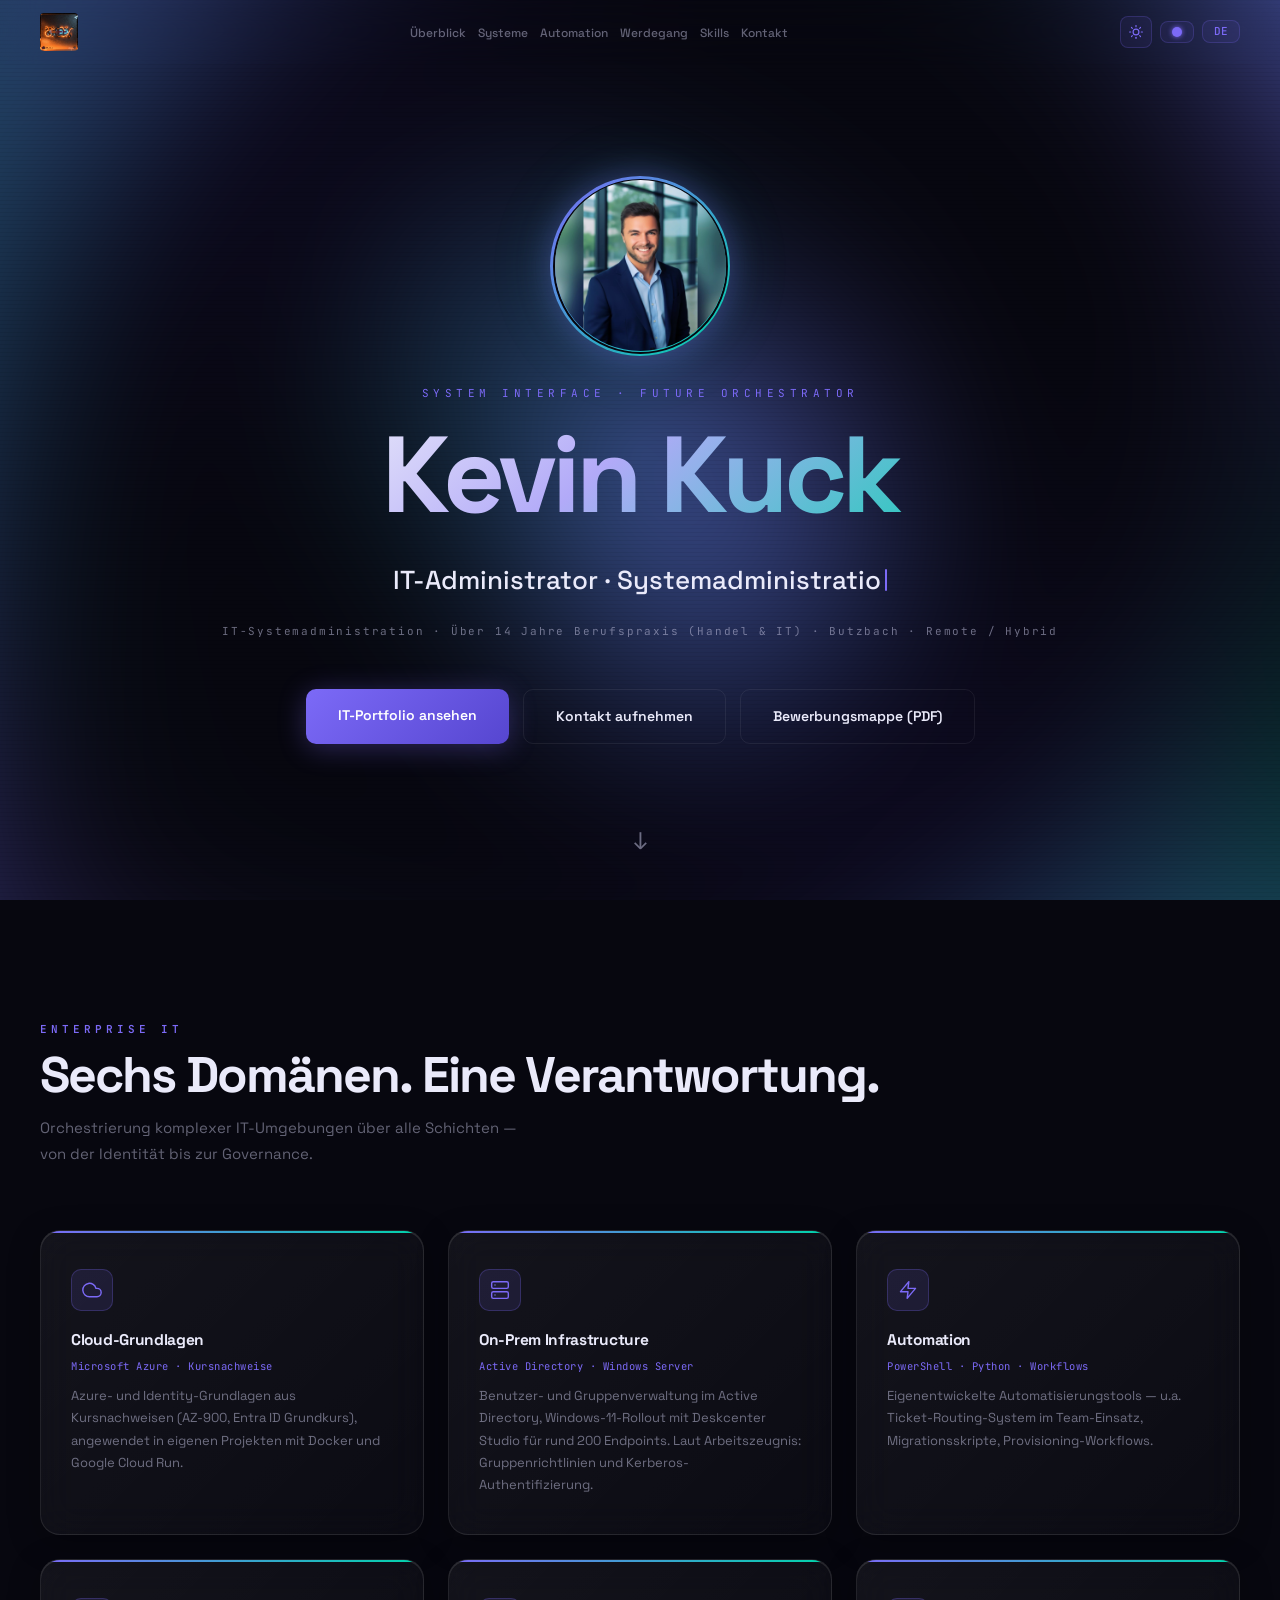
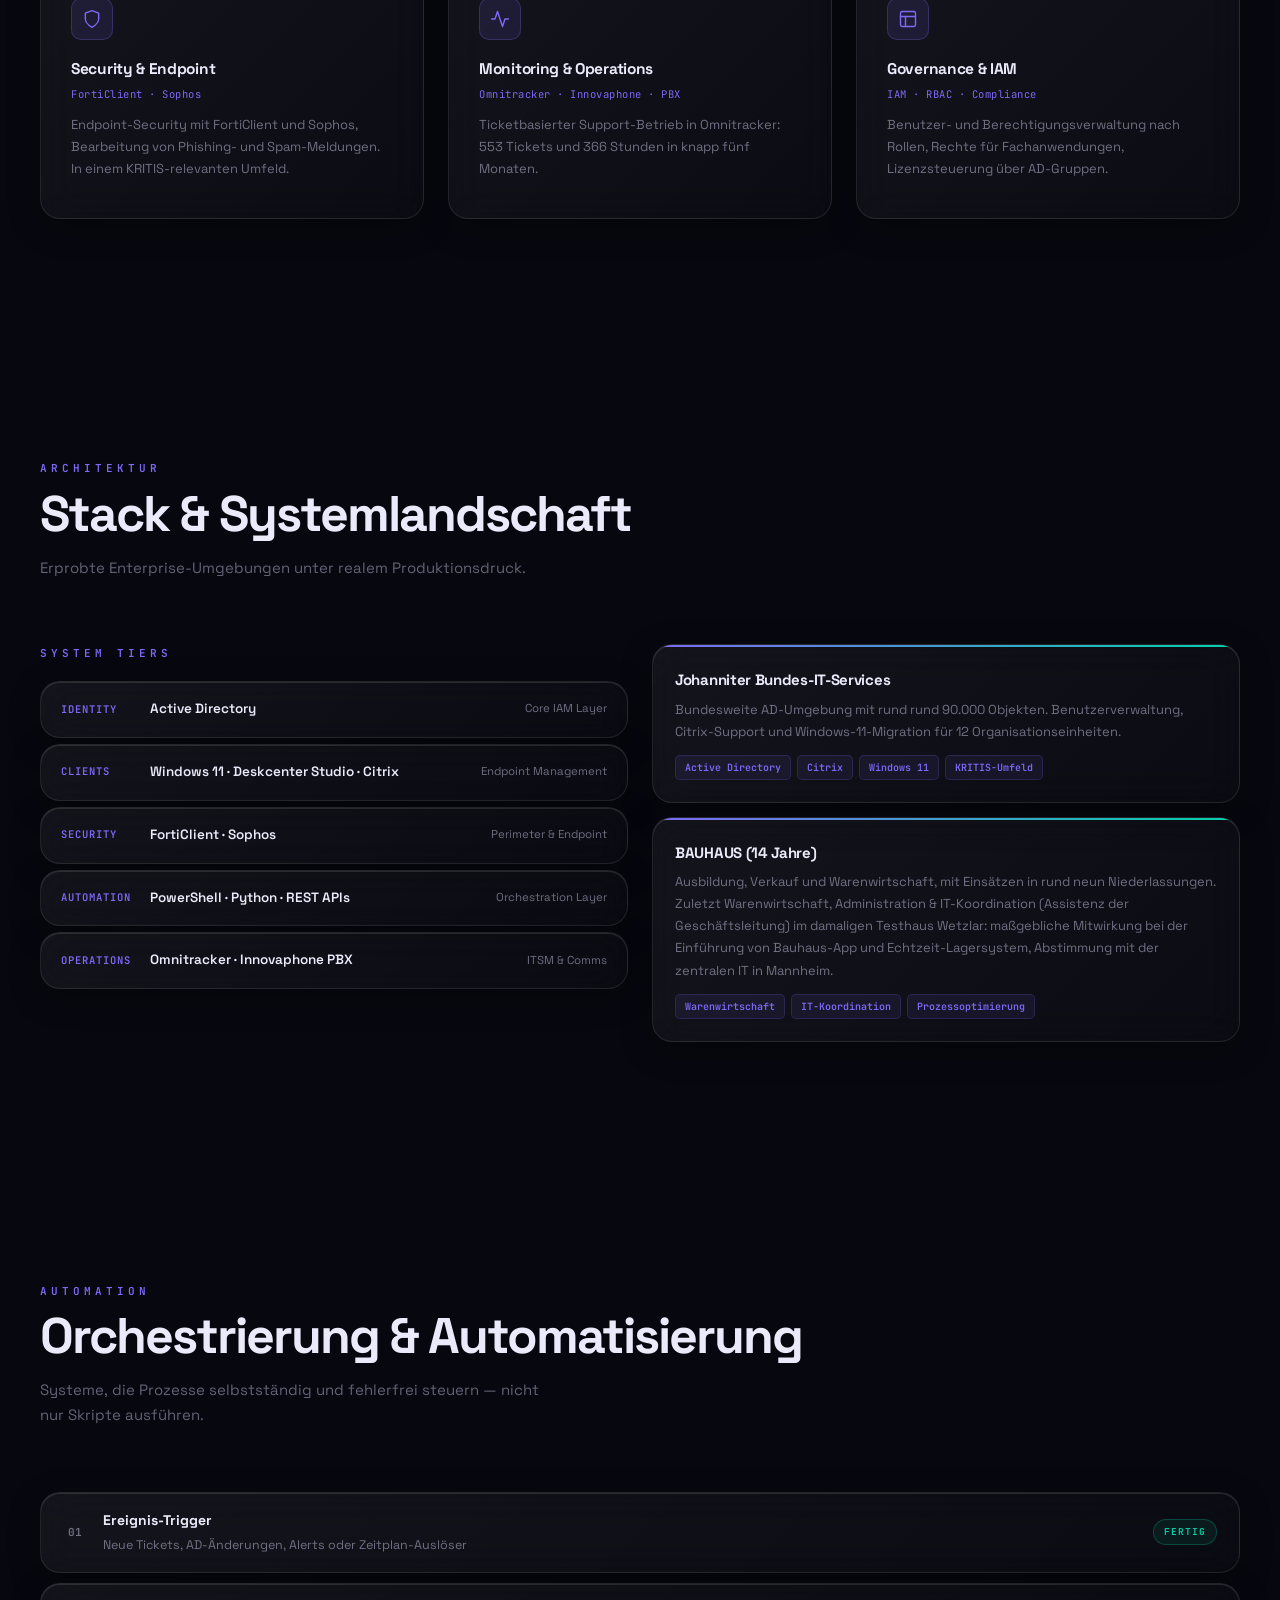
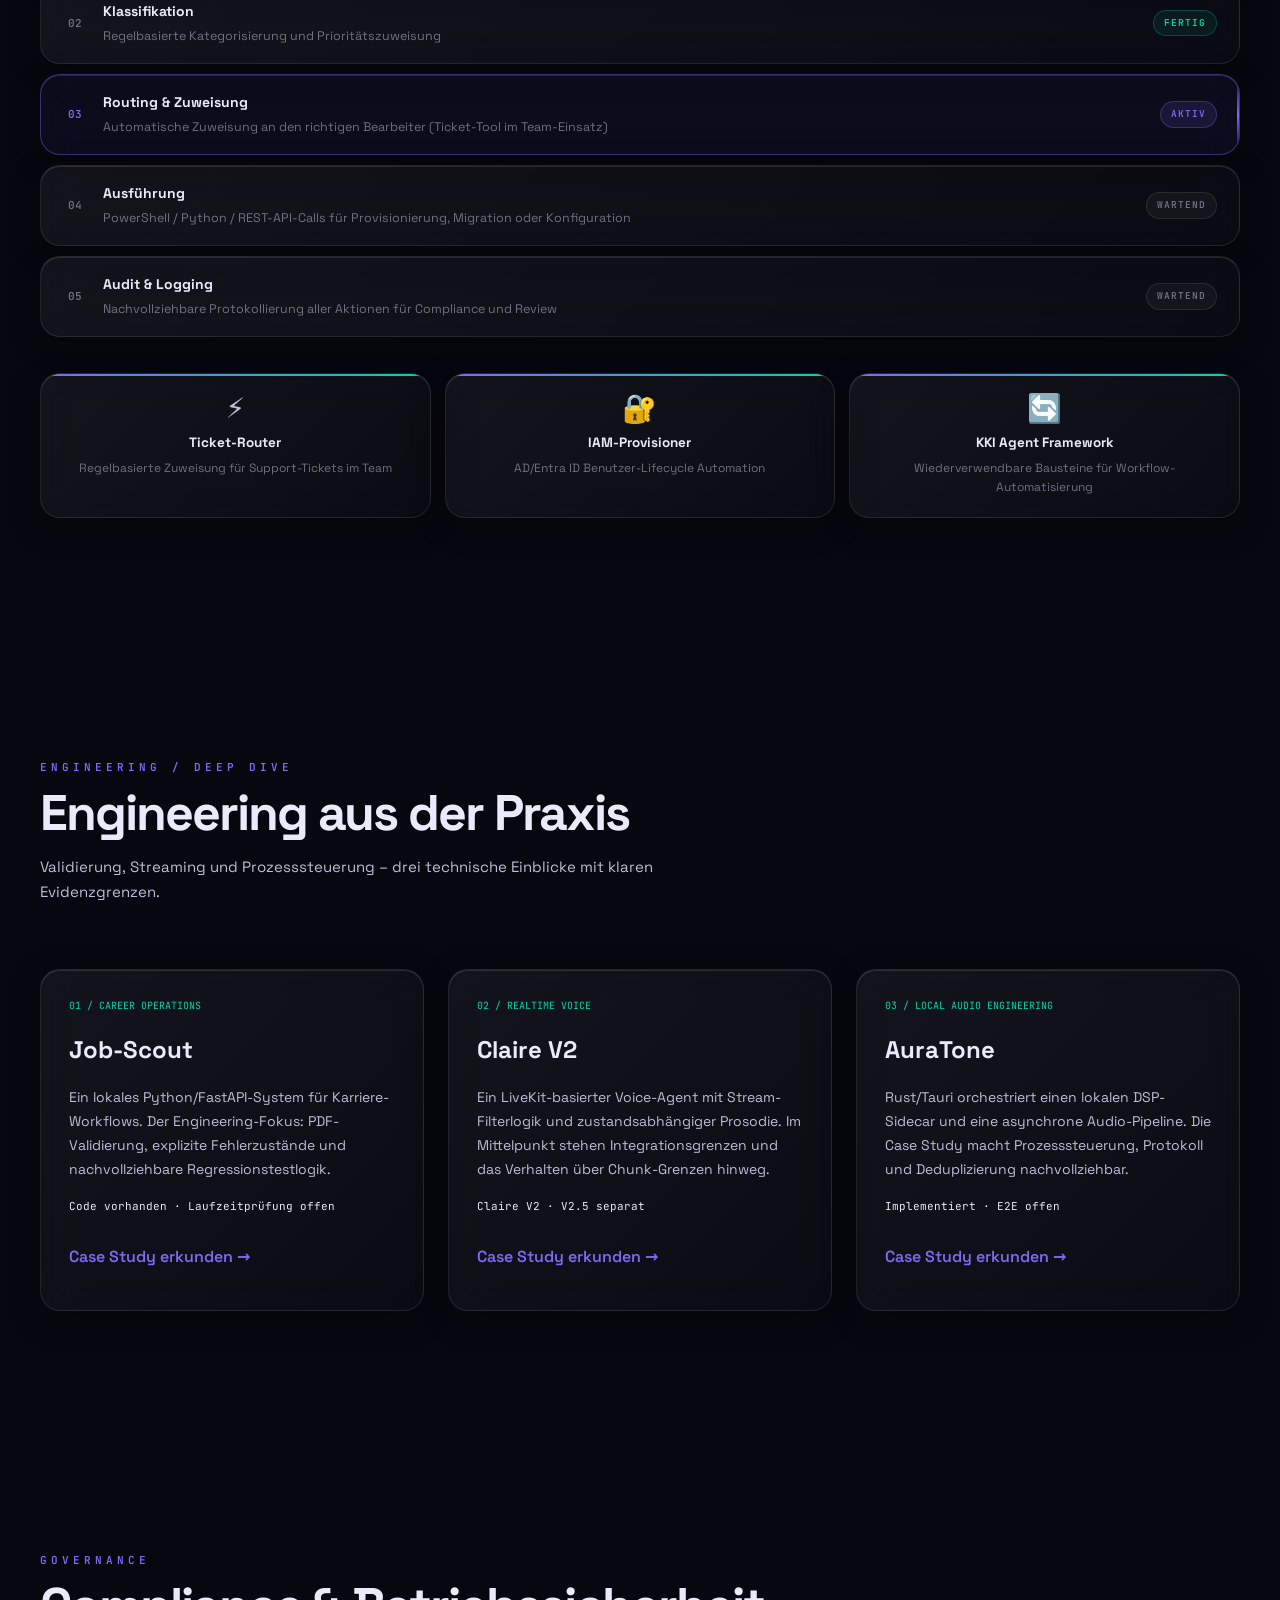
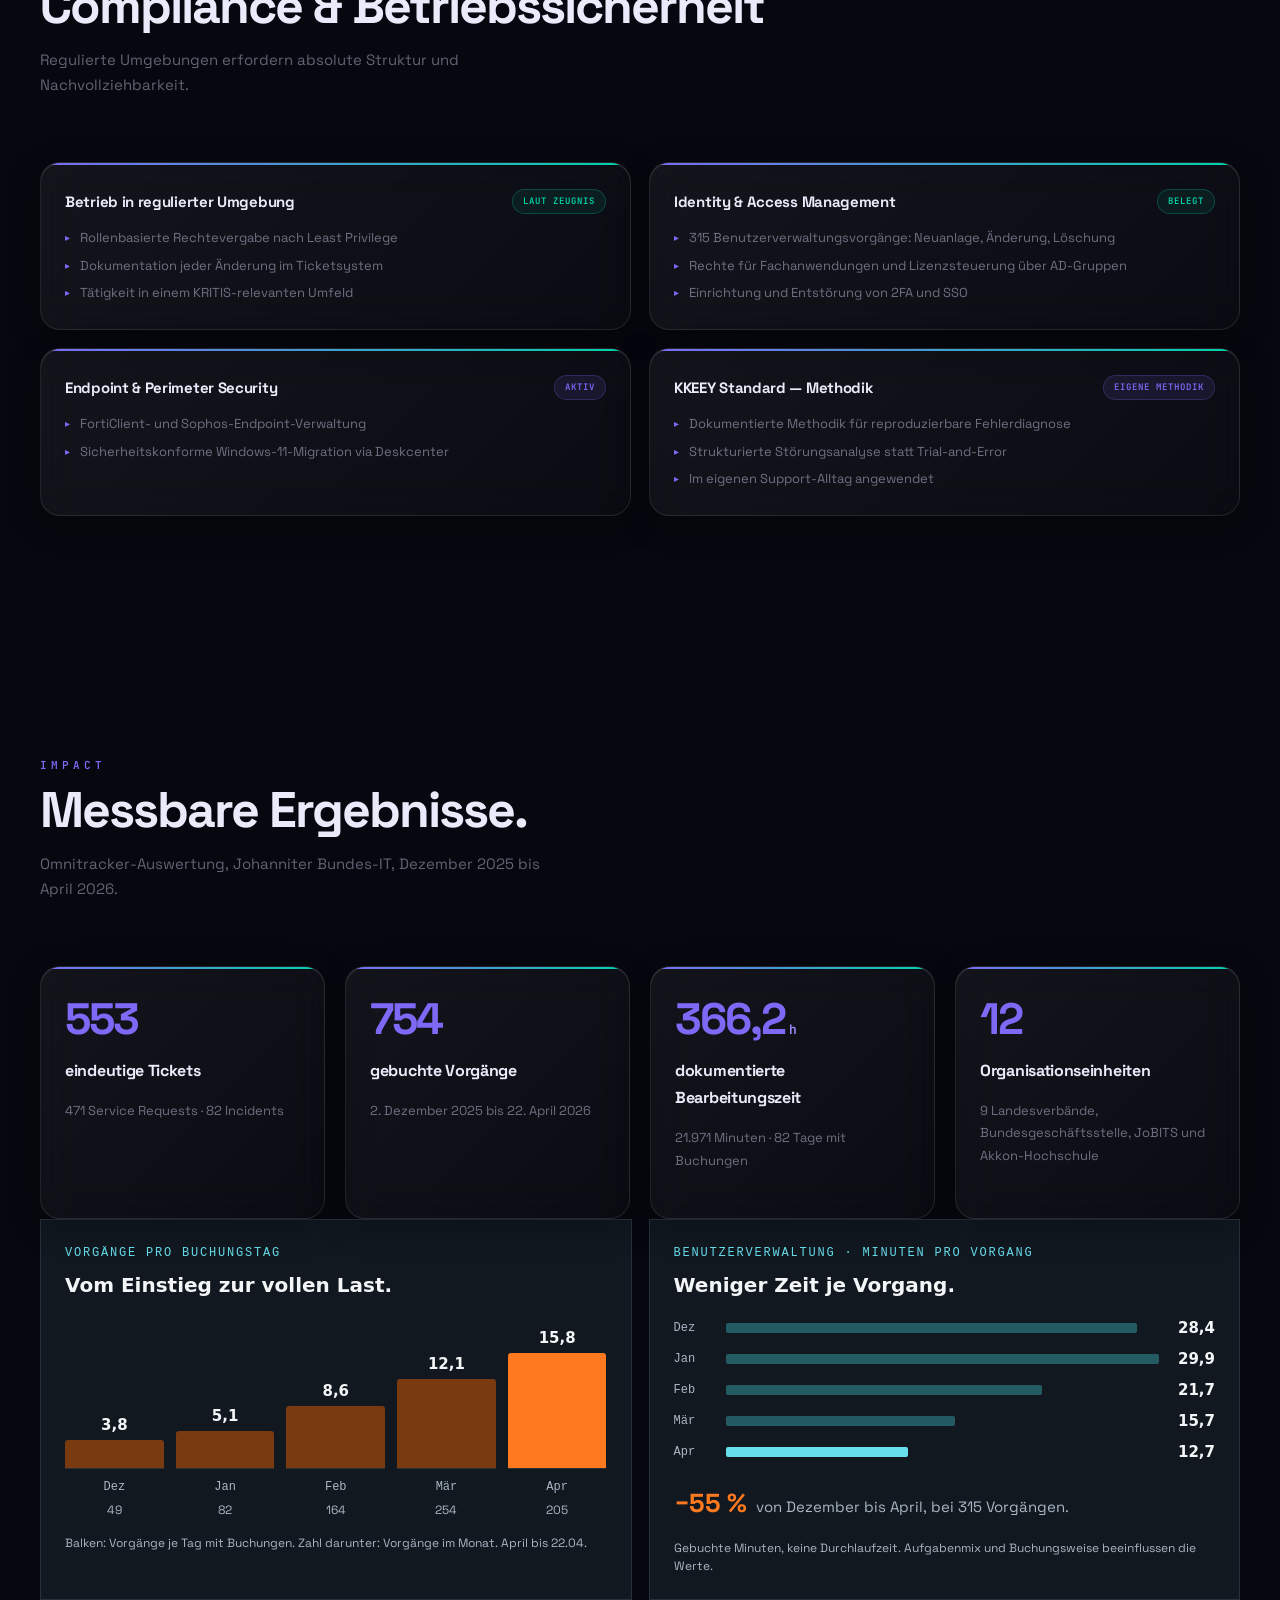
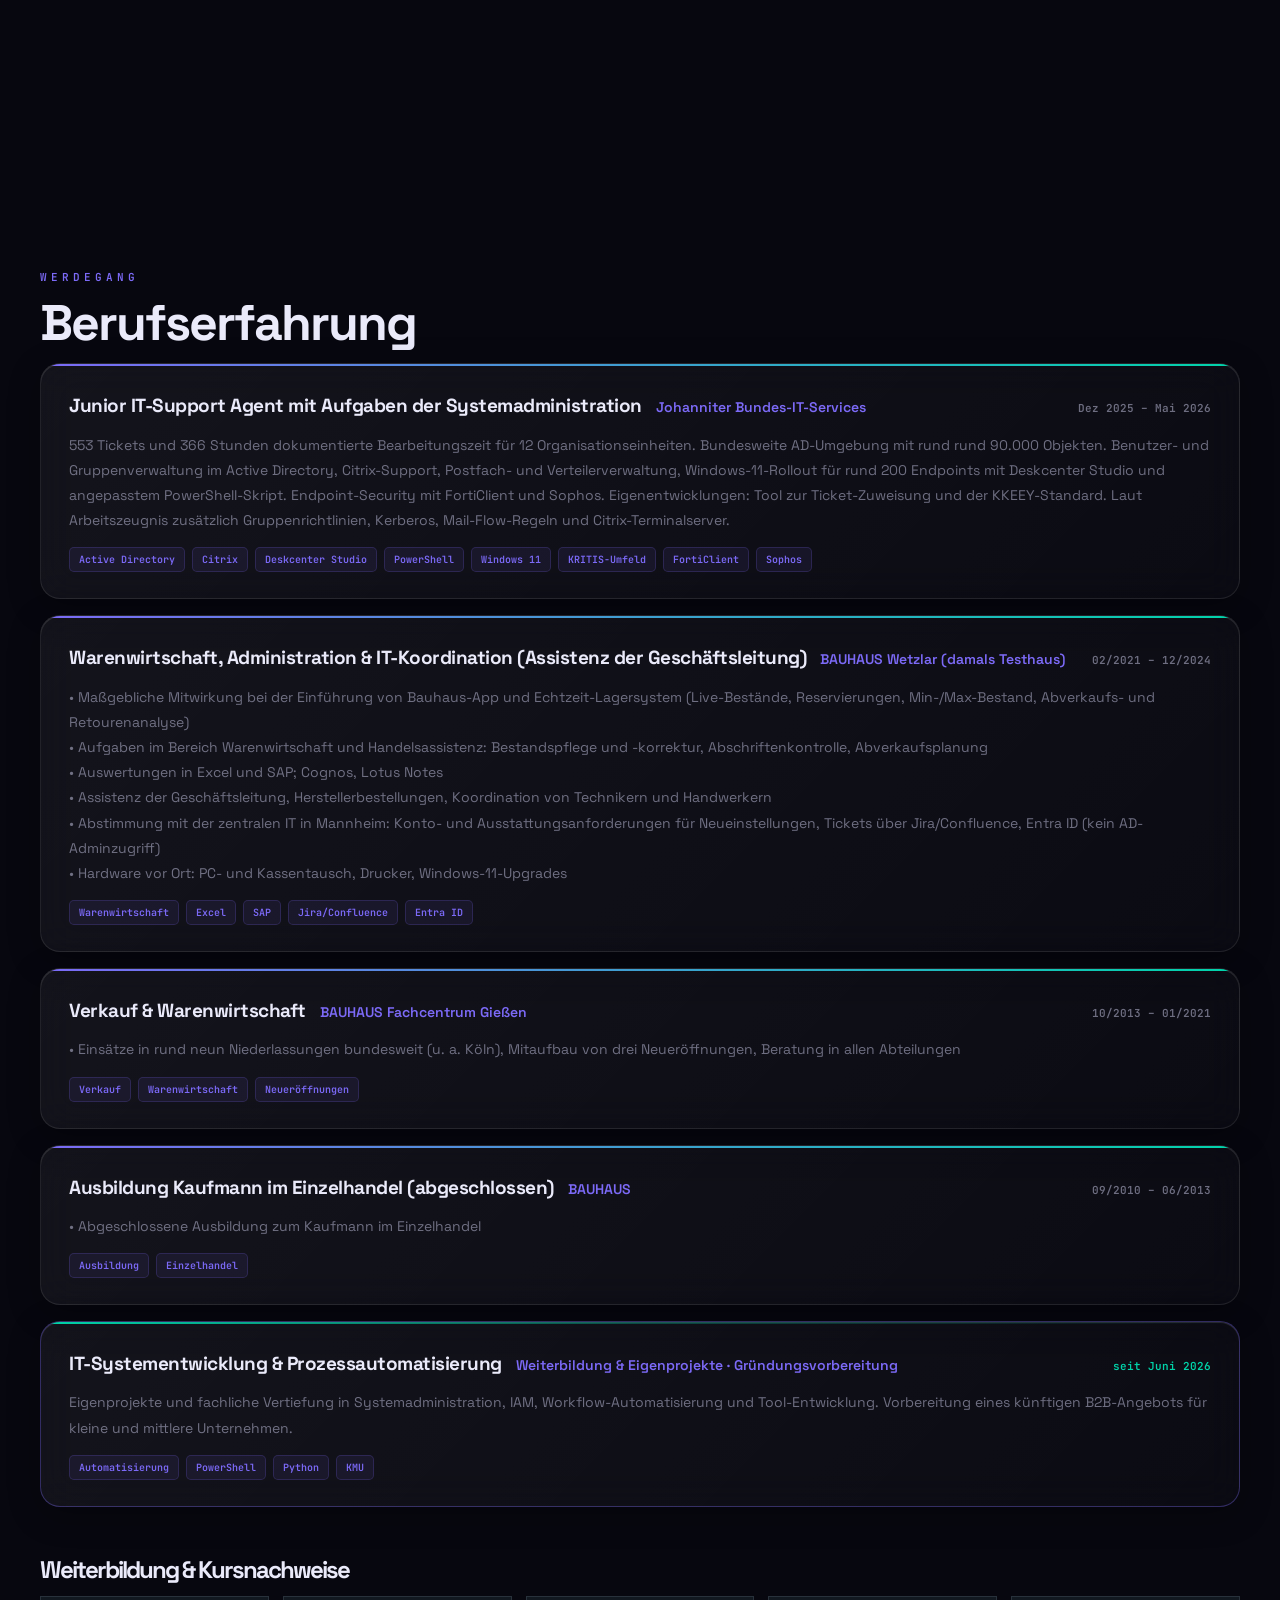
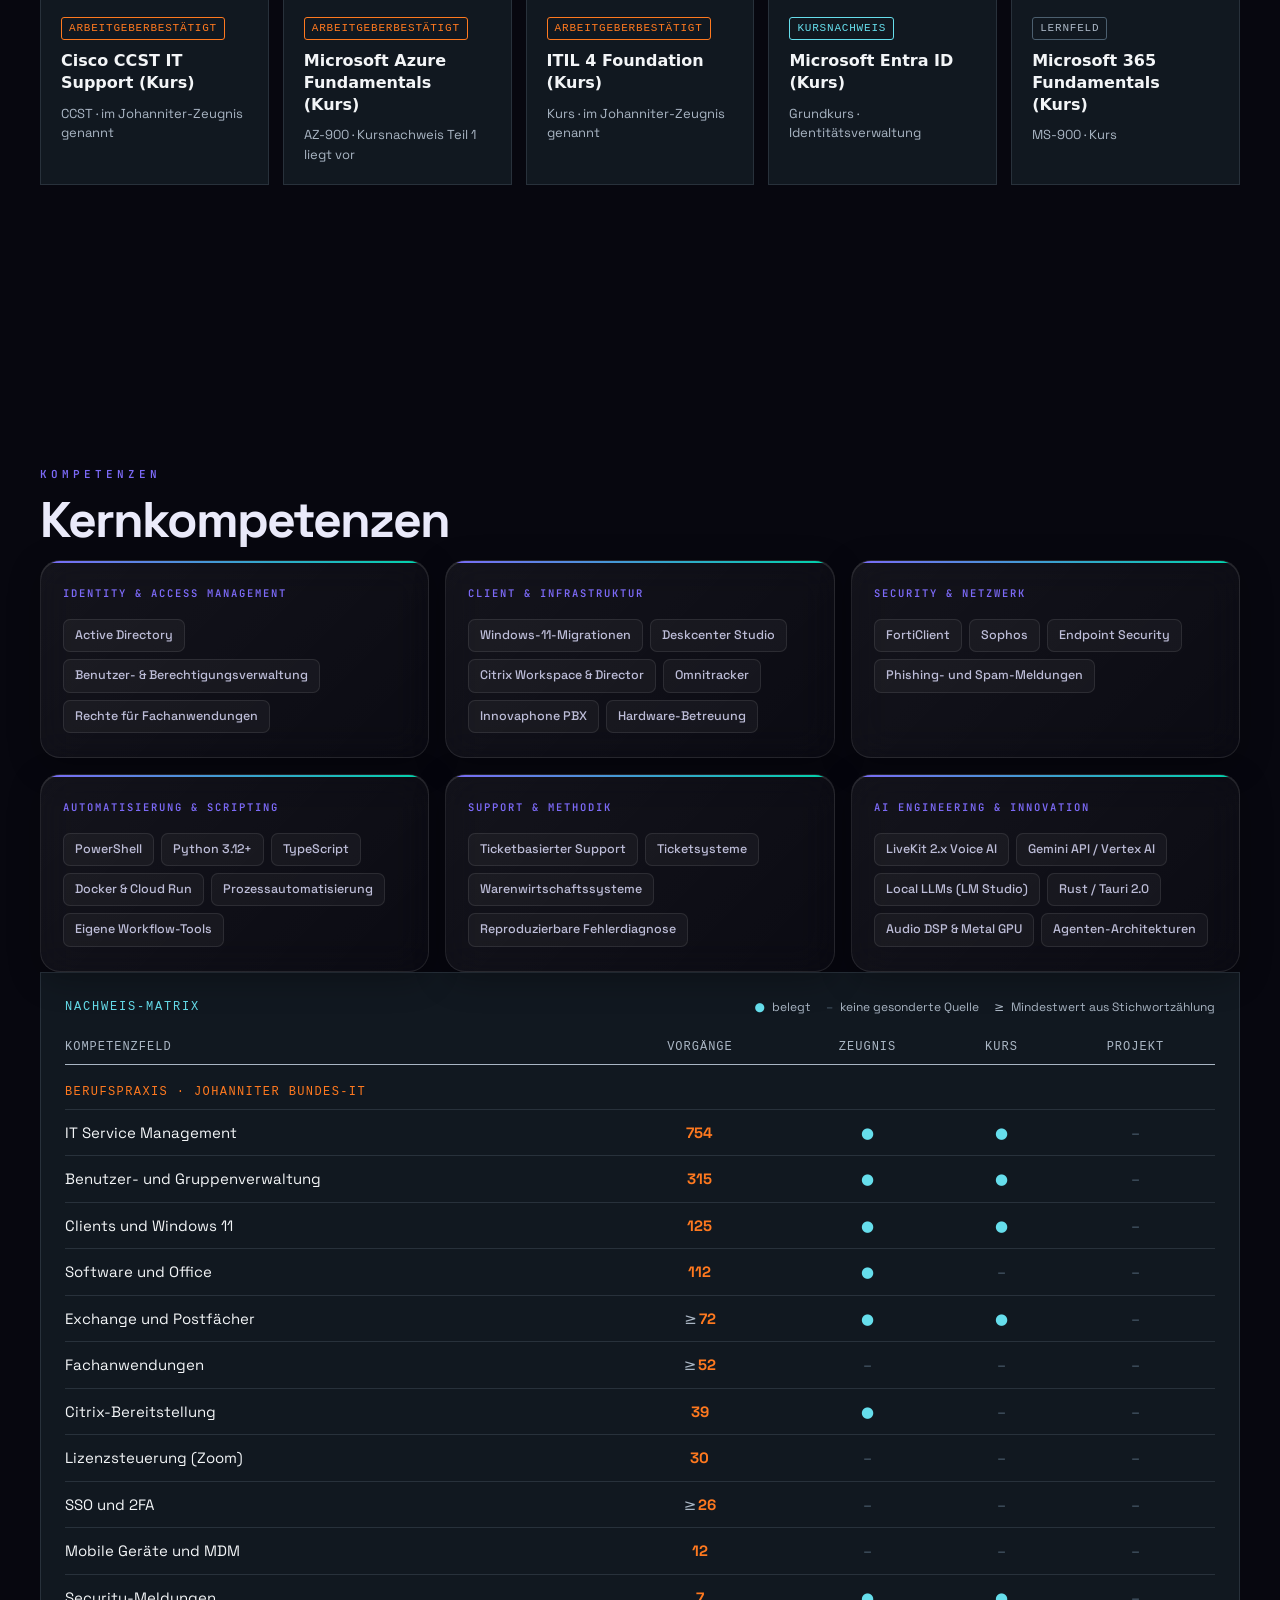
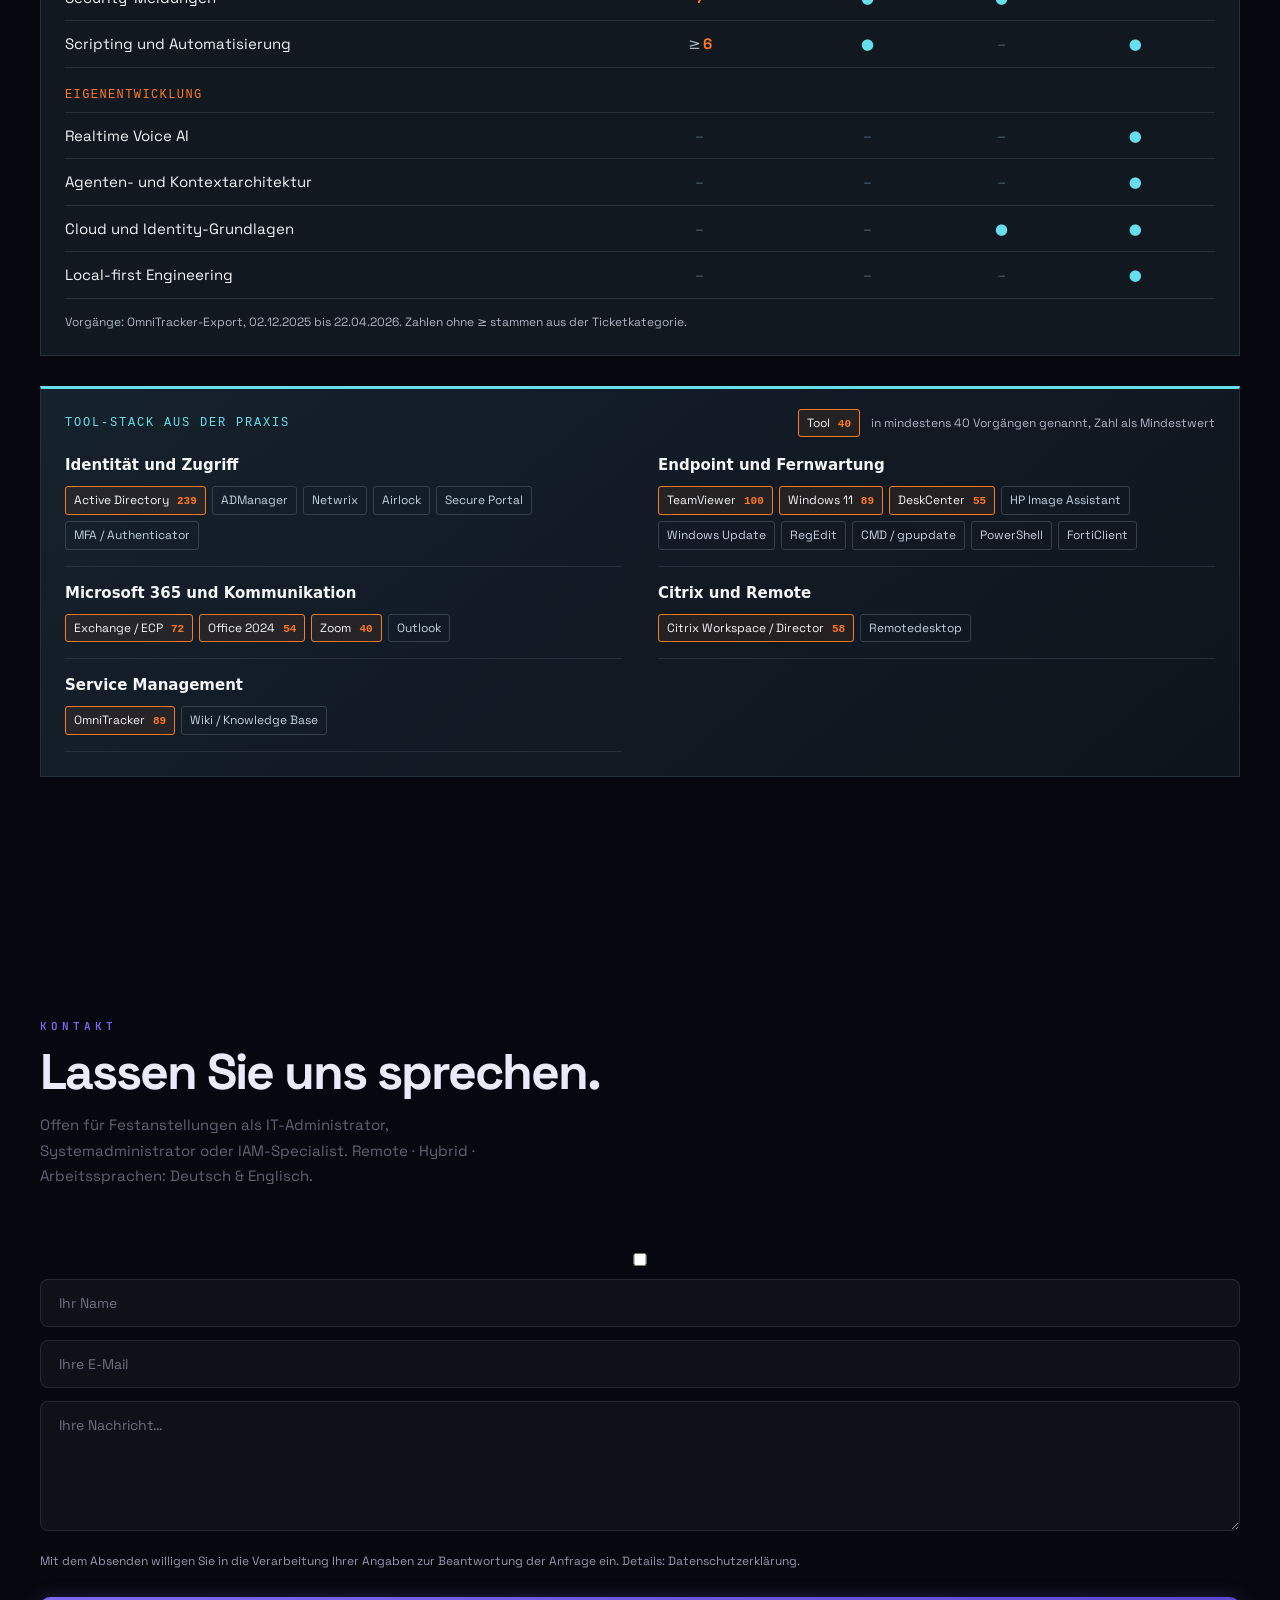
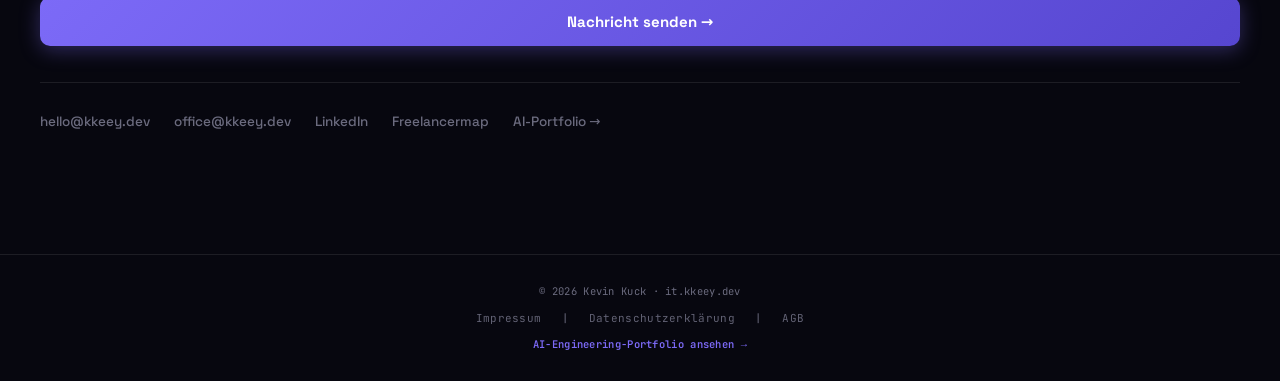
==== commit b2e0c81c: "feat: integrate approved engineering entries and motion controls" ====
--- a/index.html
+++ b/index.html
@@ -23,6 +23,7 @@
   <script type="application/ld+json">
   {"@context":"https://schema.org","@type":"Person","name":"Kevin Kuck","jobTitle":"IT-Administrator · Systemadministration · IAM","address":{"@type":"PostalAddress","addressLocality":"Butzbach","addressCountry":"DE"},"email":"mailto:hello@kkeey.dev","url":"https://it.kkeey.dev/","sameAs":["https://github.com/KKEEY92","https://www.linkedin.com/in/kevin-kuck-it/","https://kkeey.dev/"]}
   </script>
+<link rel="stylesheet" href="css/engineering-cases.css?v=20261027-rc2">
 </head>
 <body>
 <a href="#main" class="skip-link">Zum Hauptinhalt springen</a>
@@ -92,7 +93,8 @@
     <div class="pipeline-container reveal" id="pipelineContainer" role="list"></div>
     <div class="agent-grid" id="agentGrid" role="list"></div>
   </div></section>
-  <section id="compliance" class="section-alt" aria-labelledby="complianceHeading"><div class="container">
+  <section id="engineering" class="engineering" aria-labelledby="engineering-title" data-variant="compact"><div class="container"><p class="section-label">Engineering / Deep Dive</p><h2 class="section-title" id="engineering-title">Engineering aus der Praxis</h2><p class="section-sub">Drei Projekte. Konkrete technische Entscheidungen. Architektur, Codebelege und offene Prüfungen.</p><article class="glass-card case-panel" id="engineering-job-scout"><h3>Job-Scout — Dokumente mit klaren Freigabegrenzen.</h3><p>Ein lokales Python/FastAPI-System für Karriere-Workflows. Der Engineering-Fokus: PDF-Validierung, explizite Fehlerzustände und nachvollziehbare Regressionstestlogik.</p><p>Code vorhanden · Laufzeitprüfung offen</p><p>Der Review belegt PDF-Kontrolllogik und Testdesign. Ein erfolgreicher End-to-End-Export oder produktiver Betrieb wurde nicht verifiziert.</p><a href="https://kkeey.dev/#engineering-job-scout">Case Study erkunden →</a></article><article class="glass-card case-panel" id="engineering-claire-v2"><h3>Claire V2 — Streaming bis zur Sprachausgabe durchdenken.</h3><p>Ein LiveKit-basierter Voice-Agent mit Stream-Filterlogik und zustandsabhängiger Prosodie. Im Mittelpunkt stehen Integrationsgrenzen und das Verhalten über Chunk-Grenzen hinweg.</p><p>Claire V2 · V2.5 separat</p><p>Der Code-Review betrifft claire-v2. Die bestehende V2.5-Karte ist eine andere Variante. Providerkonfiguration und End-to-End-Verhalten bleiben zu prüfen.</p><a href="https://kkeey.dev/#engineering-claire-v2">Case Study erkunden →</a></article><article class="glass-card case-panel" id="engineering-auratone"><h3>AuraTone — Audioverarbeitung über Prozessgrenzen.</h3><p>Rust/Tauri orchestriert einen lokalen DSP-Sidecar und eine asynchrone Audio-Pipeline. Die Case Study macht Prozesssteuerung, Protokoll und Deduplizierung nachvollziehbar.</p><p>Implementiert · E2E offen</p><p>GPU-Beschleunigung und sichere Prozessbereinigung wurden nicht verifiziert. Aus der Architekturerklärung folgt kein gemessener Audio-Benchmark.</p><a href="https://kkeey.dev/#engineering-auratone">Case Study erkunden →</a></article></div></section>
+<section id="compliance" class="section-alt" aria-labelledby="complianceHeading"><div class="container">
     <p class="section-label"><span id="complianceLabel">Governance</span></p>
     <h2 class="section-title" id="complianceHeading"><span id="complianceTitle">Compliance & Betriebssicherheit</span></h2>
     <p class="section-sub" id="complianceSub"></p>
@@ -231,6 +233,7 @@
   <p class="footer-cross"><a href="https://kkeey.dev/" target="_blank" rel="noopener noreferrer" id="footerCross">AI-Engineering-Portfolio ansehen →</a></p>
 </footer>
 <script src="js/data.js?v=20261007b" defer></script>
-<script src="js/main.js?v=20261007b" defer></script>
+<script src="js/main.js?v=20261027-rc1" defer></script>
+<script src="js/engineering-cases.js?v=20261027-rc1" defer></script>
 </body>
 </html>
--- a/css/engineering-cases.css
+++ b/css/engineering-cases.css
@@ -0,0 +1,30 @@
+.engineering{position:relative;z-index:3}.engineering .case-head{display:flex;justify-content:space-between;gap:28px;align-items:end}.engineering .section-sub{max-width:650px}.case-stamp,.case-index{font:11px/1.6 'JetBrains Mono',monospace;color:var(--accent-2)}.case-tabs{display:flex;flex-wrap:wrap;gap:10px;margin:32px 0 24px}.case-tabs button,.arch-step{font:inherit;color:var(--kk-text-bright);border:1px solid var(--kk-border-hi);background:var(--kk-card);border-radius:12px;padding:16px 22px;cursor:pointer;transition:border-color .22s,transform .22s}.case-tabs button[aria-pressed=true]{background:var(--accent-1);color:var(--kk-bg);border-color:var(--accent-1)}.case-panel{padding:36px;position:relative;overflow:hidden}.case-top{display:grid;grid-template-columns:1.5fr 1fr;gap:48px}.case-top h3{font-size:clamp(30px,3vw,46px);line-height:1.15;letter-spacing:-1.5px;margin:16px 0}.case-top p{color:var(--kk-text-dim);line-height:1.8}.case-tags{display:flex;gap:8px;flex-wrap:wrap;margin:20px 0}.case-tags span{font:10px 'JetBrains Mono',monospace;padding:7px 10px;border:1px solid var(--kk-border);border-radius:6px}.case-note{padding:20px;border-left:2px solid var(--accent-2);background:rgba(var(--accent-2-rgb),.045);align-self:center}.case-note strong{color:var(--accent-2);font-size:13px}.case-note p{font-size:13px;margin-top:8px}.arch-label{font:10px 'JetBrains Mono',monospace;letter-spacing:2px;color:var(--accent-1);margin:28px 0 16px}.arch-flow{display:grid;grid-template-columns:repeat(4,1fr);gap:12px}.arch-step{text-align:left;min-height:112px;padding:18px}.arch-step span{display:block;font:10px 'JetBrains Mono',monospace;color:var(--kk-text-muted);margin-bottom:12px}.arch-step[aria-pressed=true]{border-color:var(--accent-2);box-shadow:inset 0 1px 0 rgba(var(--accent-2-rgb),.25);background:rgba(var(--accent-2-rgb),.07)}.arch-detail{padding:22px 0;min-height:125px;display:grid;grid-template-columns:1fr 2fr;gap:32px;border-bottom:1px solid var(--kk-border)}.arch-detail h4{font-size:20px}.arch-detail p{font-size:14px;line-height:1.75;color:var(--kk-text-dim)}.case-evidence{display:grid;grid-template-columns:1fr 1fr;gap:30px;margin:24px 0}.case-evidence h4{font-size:13px;margin-bottom:10px}.case-evidence p{font-size:13px;line-height:1.8;color:var(--kk-text-dim)}.case-evidence a{color:var(--accent-2);text-decoration:underline;text-underline-offset:4px}.preview-banner{position:relative;z-index:4;text-align:center;font:11px/1.7 'JetBrains Mono',monospace;padding:14px;background:var(--kk-bg);border-block:1px solid var(--kk-border);color:var(--kk-text-muted)}.case-footer{font:10px/1.7 'JetBrains Mono',monospace;color:var(--kk-text-muted)}@media(max-width:768px){.case-panel{padding:24px}.engineering .case-head,.case-top,.arch-detail,.case-evidence{display:block}.case-note{margin-top:24px}.arch-flow{grid-template-columns:1fr 1fr}.case-evidence>div{margin-top:24px}.arch-detail p{margin-top:10px}.case-tabs button{padding:14px 16px}.case-stamp{margin-top:16px}.arch-step{min-height:110px}}@media(prefers-reduced-motion:reduce){.case-tabs button,.arch-step{transition:none}}@supports not ((backdrop-filter:blur(10px)) or (-webkit-backdrop-filter:blur(10px))){.case-panel{background:var(--kk-bg)!important}}
+
+/* Scoped production integration; the page's existing palette owns all colors. */
+.engineering .case-top p,.engineering .case-evidence p,.engineering .arch-detail p{color:var(--kk-text)}
+.engineering .section-sub,.engineering .case-footer{color:var(--kk-text)}
+.engineering .case-panel{background:var(--kk-card);margin-bottom:24px}
+.engineering .case-tabs button{min-height:44px}
+.engineering .arch-flow details{border:1px solid var(--kk-border-hi);border-radius:12px;min-width:0}
+.engineering .arch-flow summary{padding:18px;min-height:112px;cursor:pointer;list-style:none;color:var(--kk-text-bright);border-radius:12px;overflow-wrap:anywhere}
+.engineering .arch-flow summary::-webkit-details-marker{display:none}
+.engineering .arch-flow summary span{display:block;font:10px/1.6 'JetBrains Mono',monospace;color:var(--kk-text-muted);margin-bottom:12px}
+.engineering .arch-flow details[open]{border-color:var(--accent-2);background:rgba(var(--accent-2-rgb),.07)}
+.engineering .arch-native{padding:0 18px 18px}
+.engineering[data-enhanced] .arch-native{display:none}
+.engineering [hidden]{display:none!important}
+.engineering-teasers{display:grid;grid-template-columns:repeat(3,1fr);gap:24px}
+.engineering-teaser{padding:28px;display:flex;flex-direction:column;gap:16px;min-width:0}
+.engineering-teaser h3{font-size:24px;color:var(--kk-text-bright)}
+.engineering-teaser p{font-size:14px;color:var(--kk-text)}
+.engineering-teaser .case-index{font-size:10px;color:var(--accent-2)}
+.engineering-teaser .case-status{font:11px/1.6 'JetBrains Mono',monospace;color:var(--kk-text-bright)}
+.engineering-teaser a{margin-top:auto;padding:12px 0;color:var(--accent-1);font-weight:600}
+.engineering summary:focus-visible{outline:2px solid var(--accent-2);outline-offset:4px}
+.engineering .case-note{border-radius:0 12px 12px 0}
+[data-theme="light"] .engineering .case-index,[data-theme="light"] .engineering .arch-flow summary span{color:var(--kk-text)}
+[data-theme="light"] .engineering .section-label{color:var(--kk-text)}
+[data-theme="light"] .engineering-teaser a{color:var(--kk-text-bright);text-decoration:underline;text-decoration-color:var(--accent-1);text-underline-offset:4px}
+.engineering[id],.engineering [id]{scroll-margin-top:100px}
+@media(max-width:768px){.engineering-teasers{grid-template-columns:1fr}.engineering .arch-flow{grid-template-columns:1fr 1fr}.engineering .case-top h3{font-size:30px}.engineering .case-panel{padding:24px}.engineering .case-tabs{gap:10px}}
+@media(prefers-reduced-motion:reduce){.engineering *{animation:none!important;transition:none!important}}
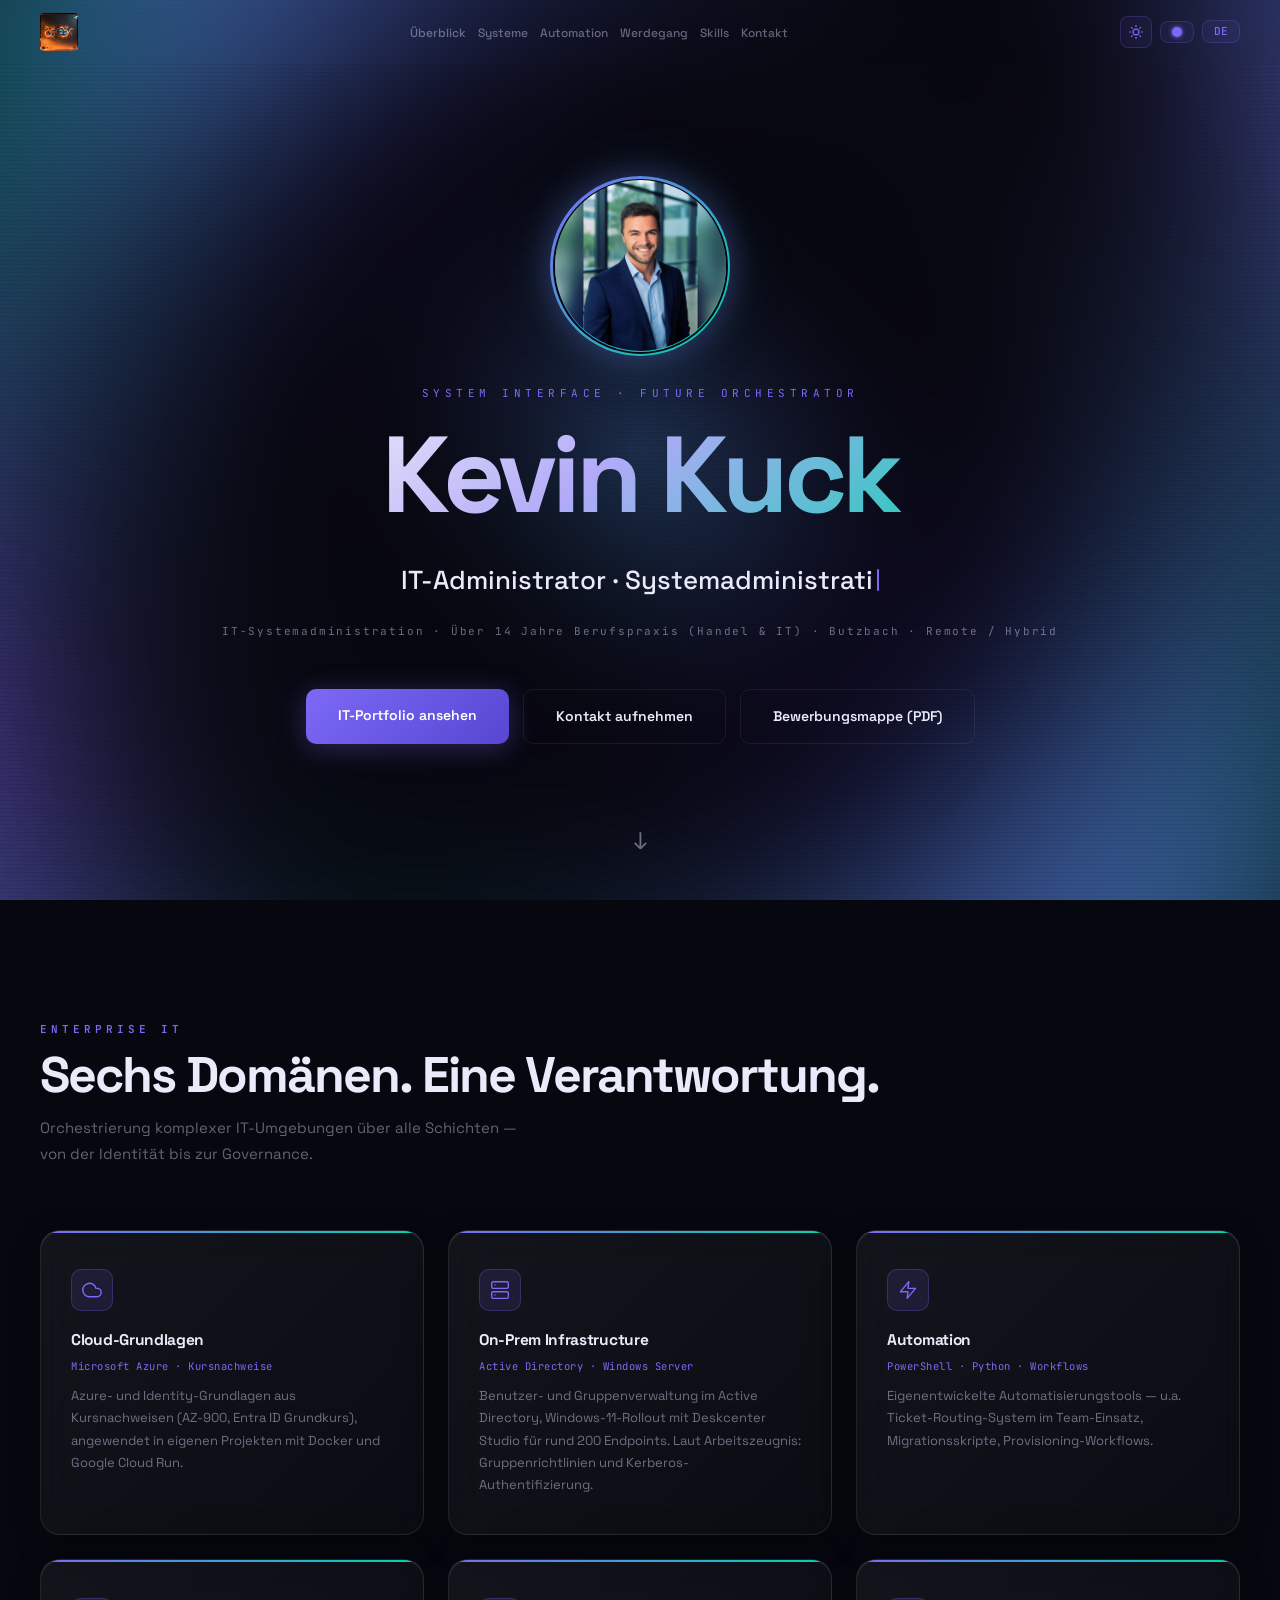
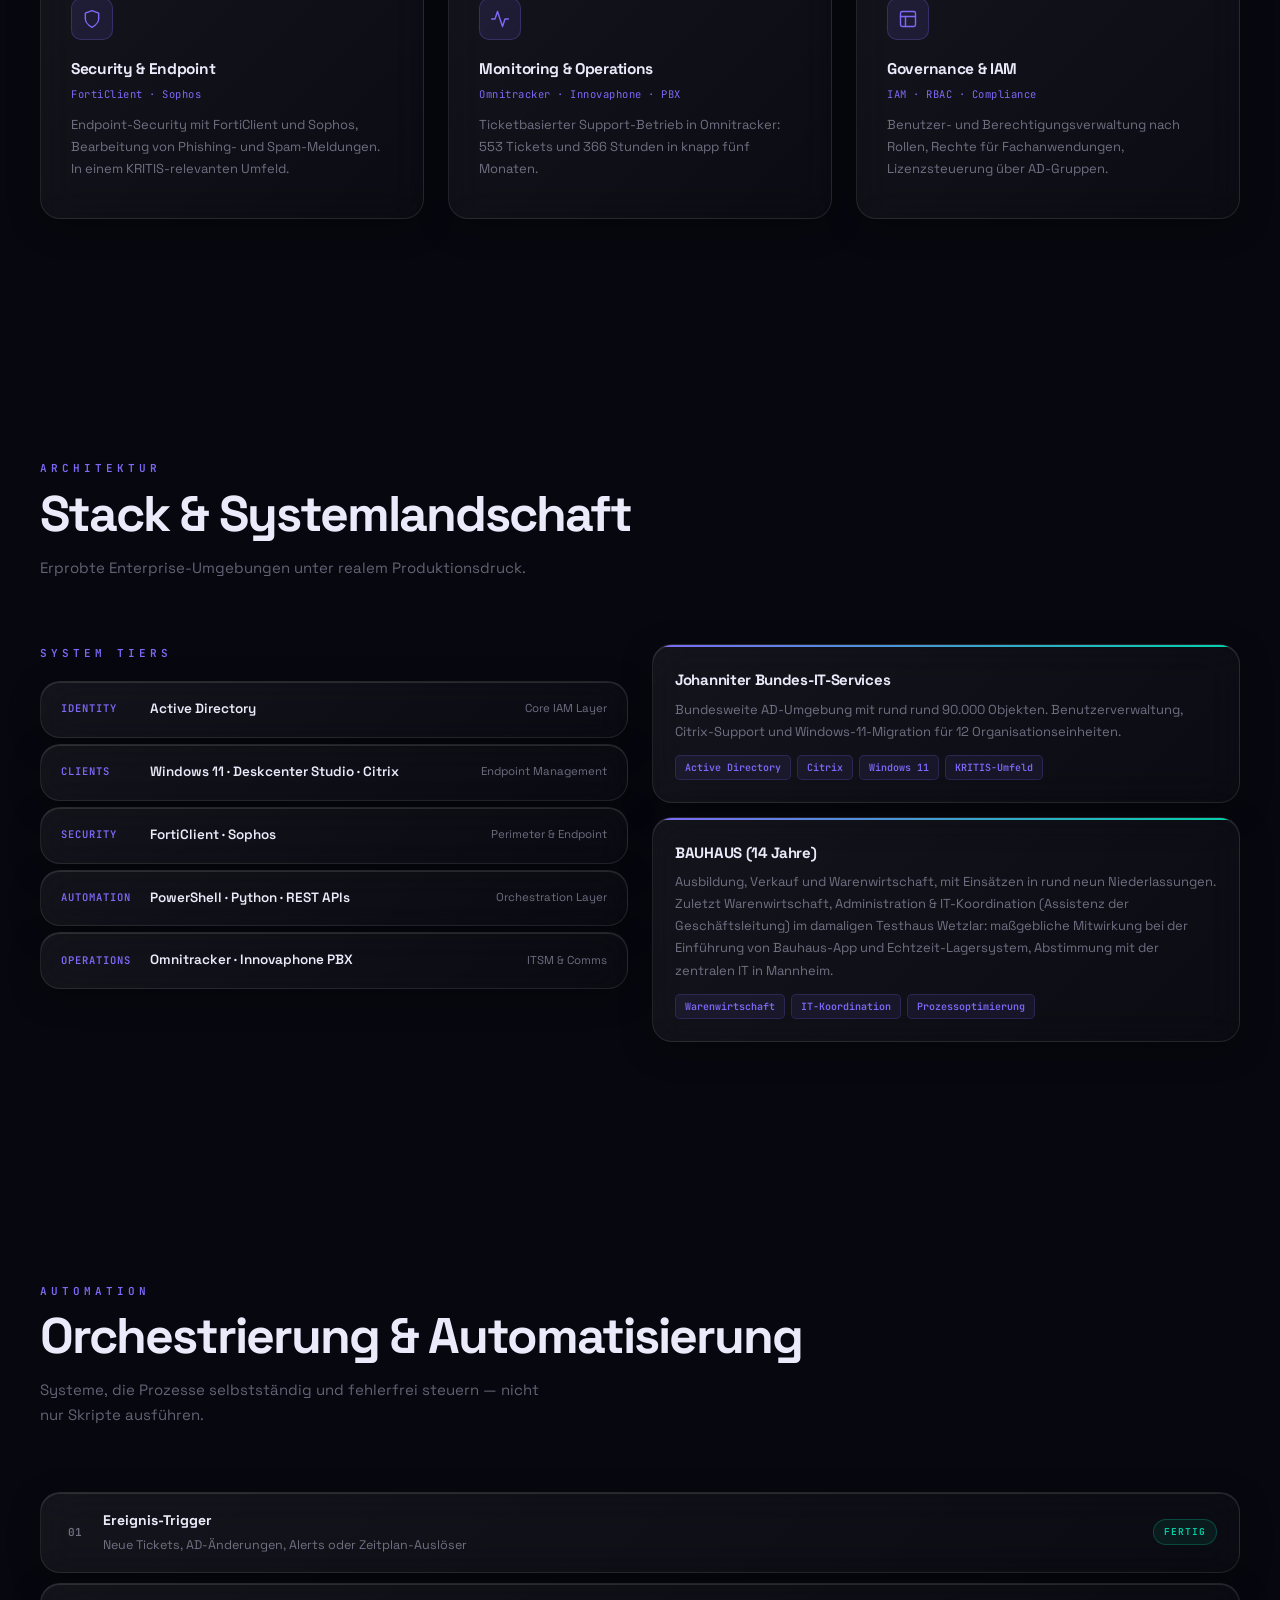
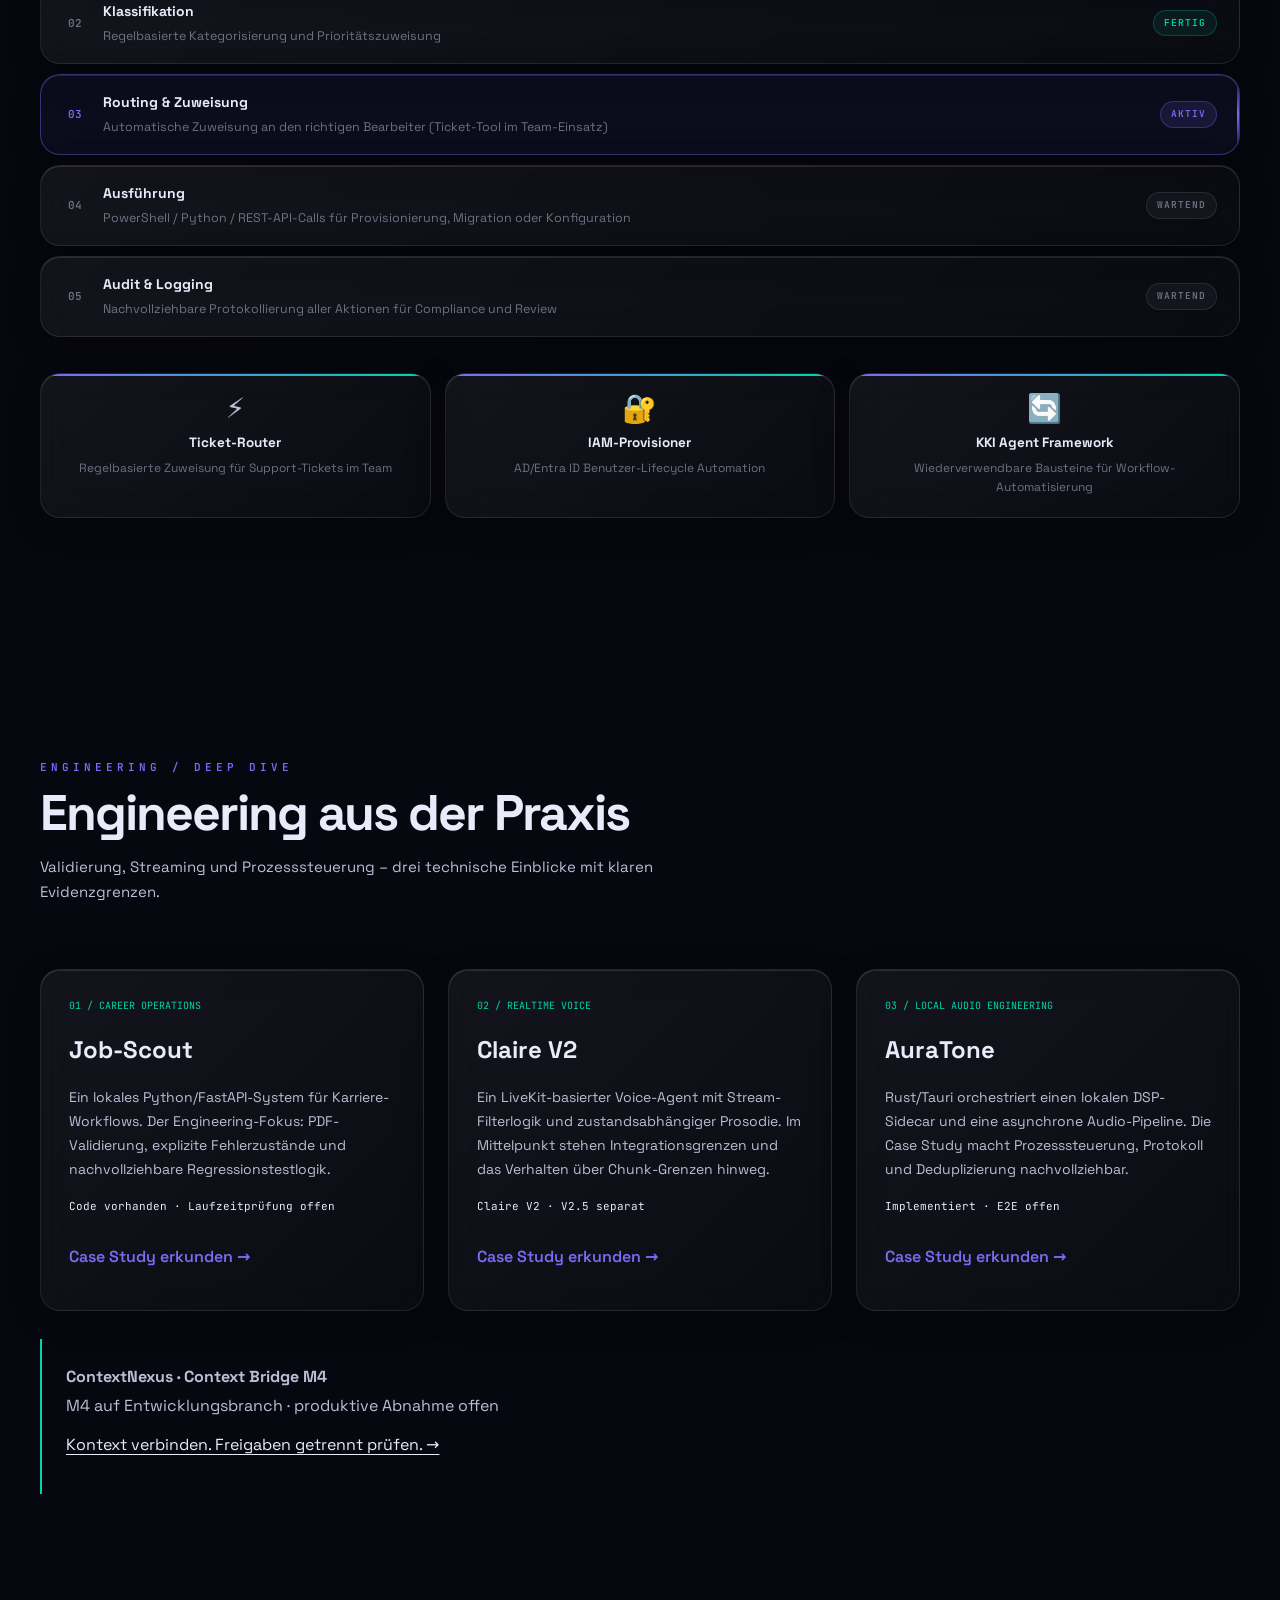
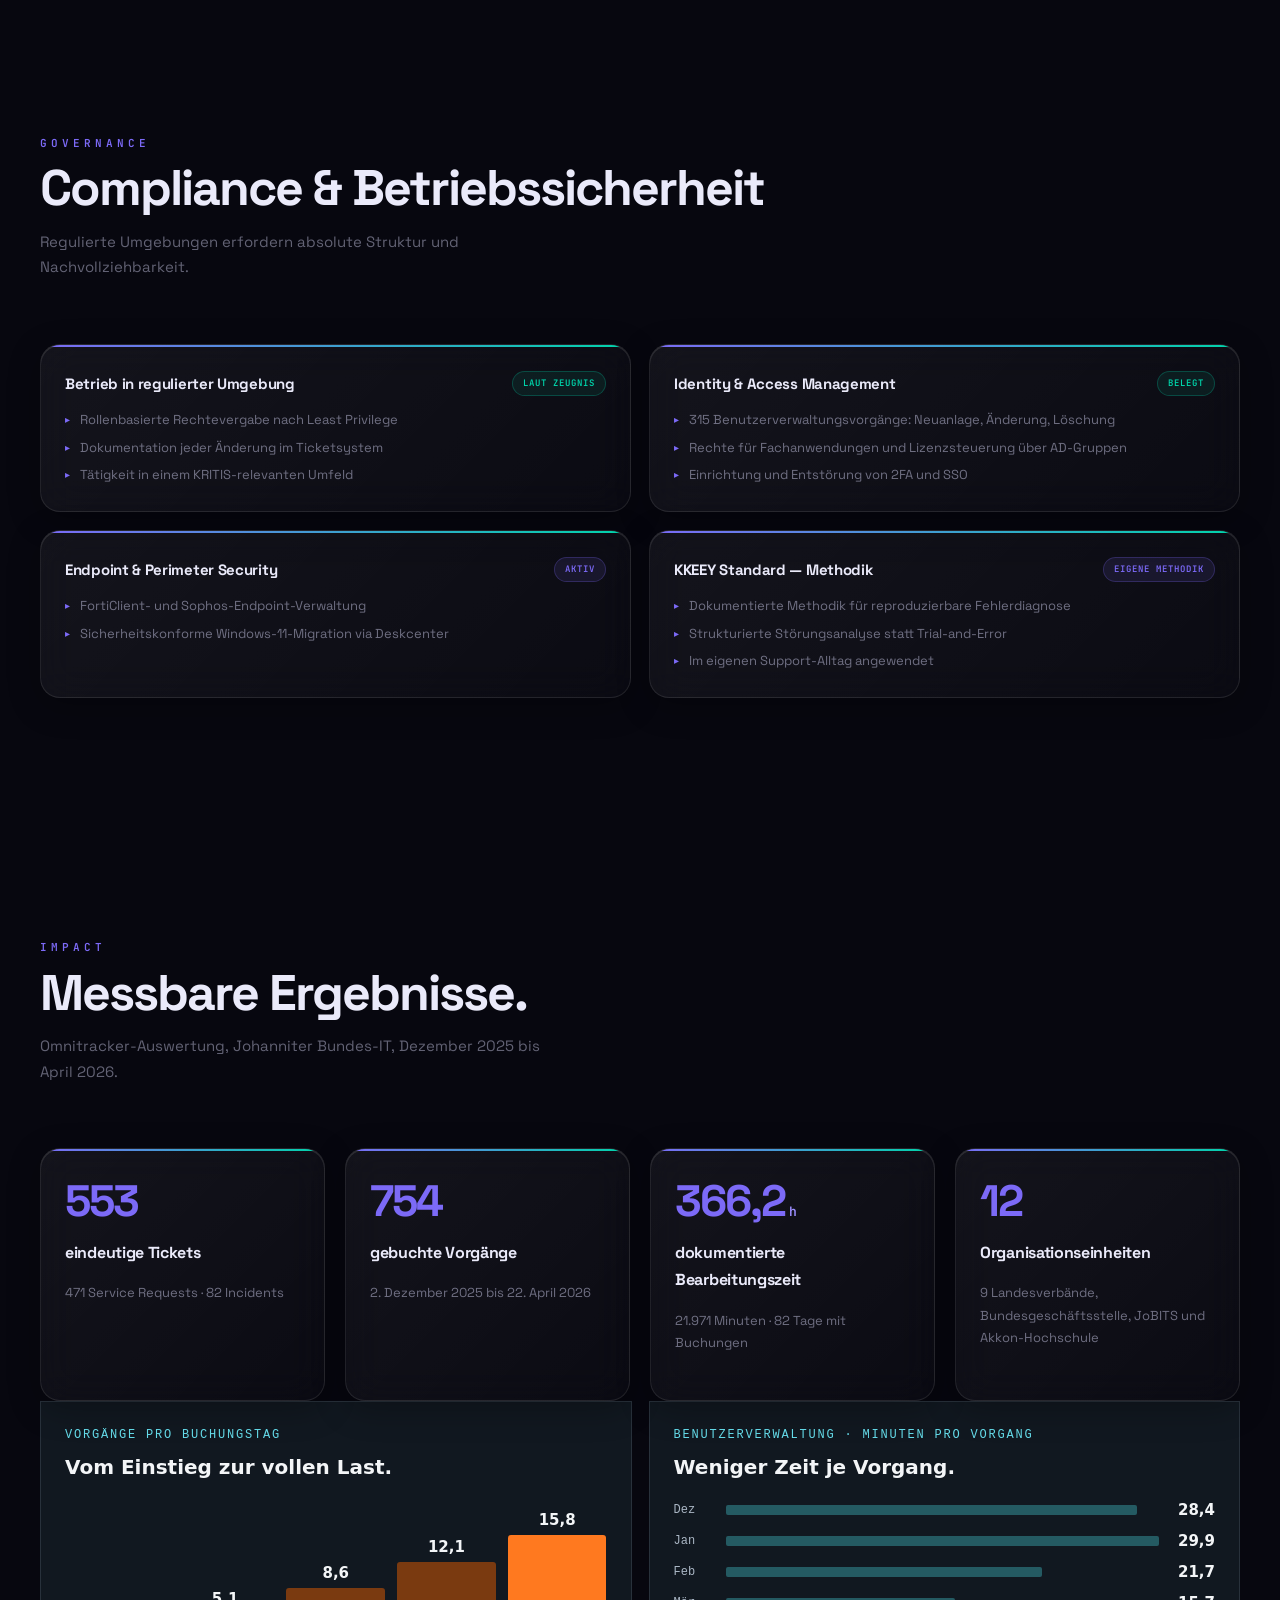
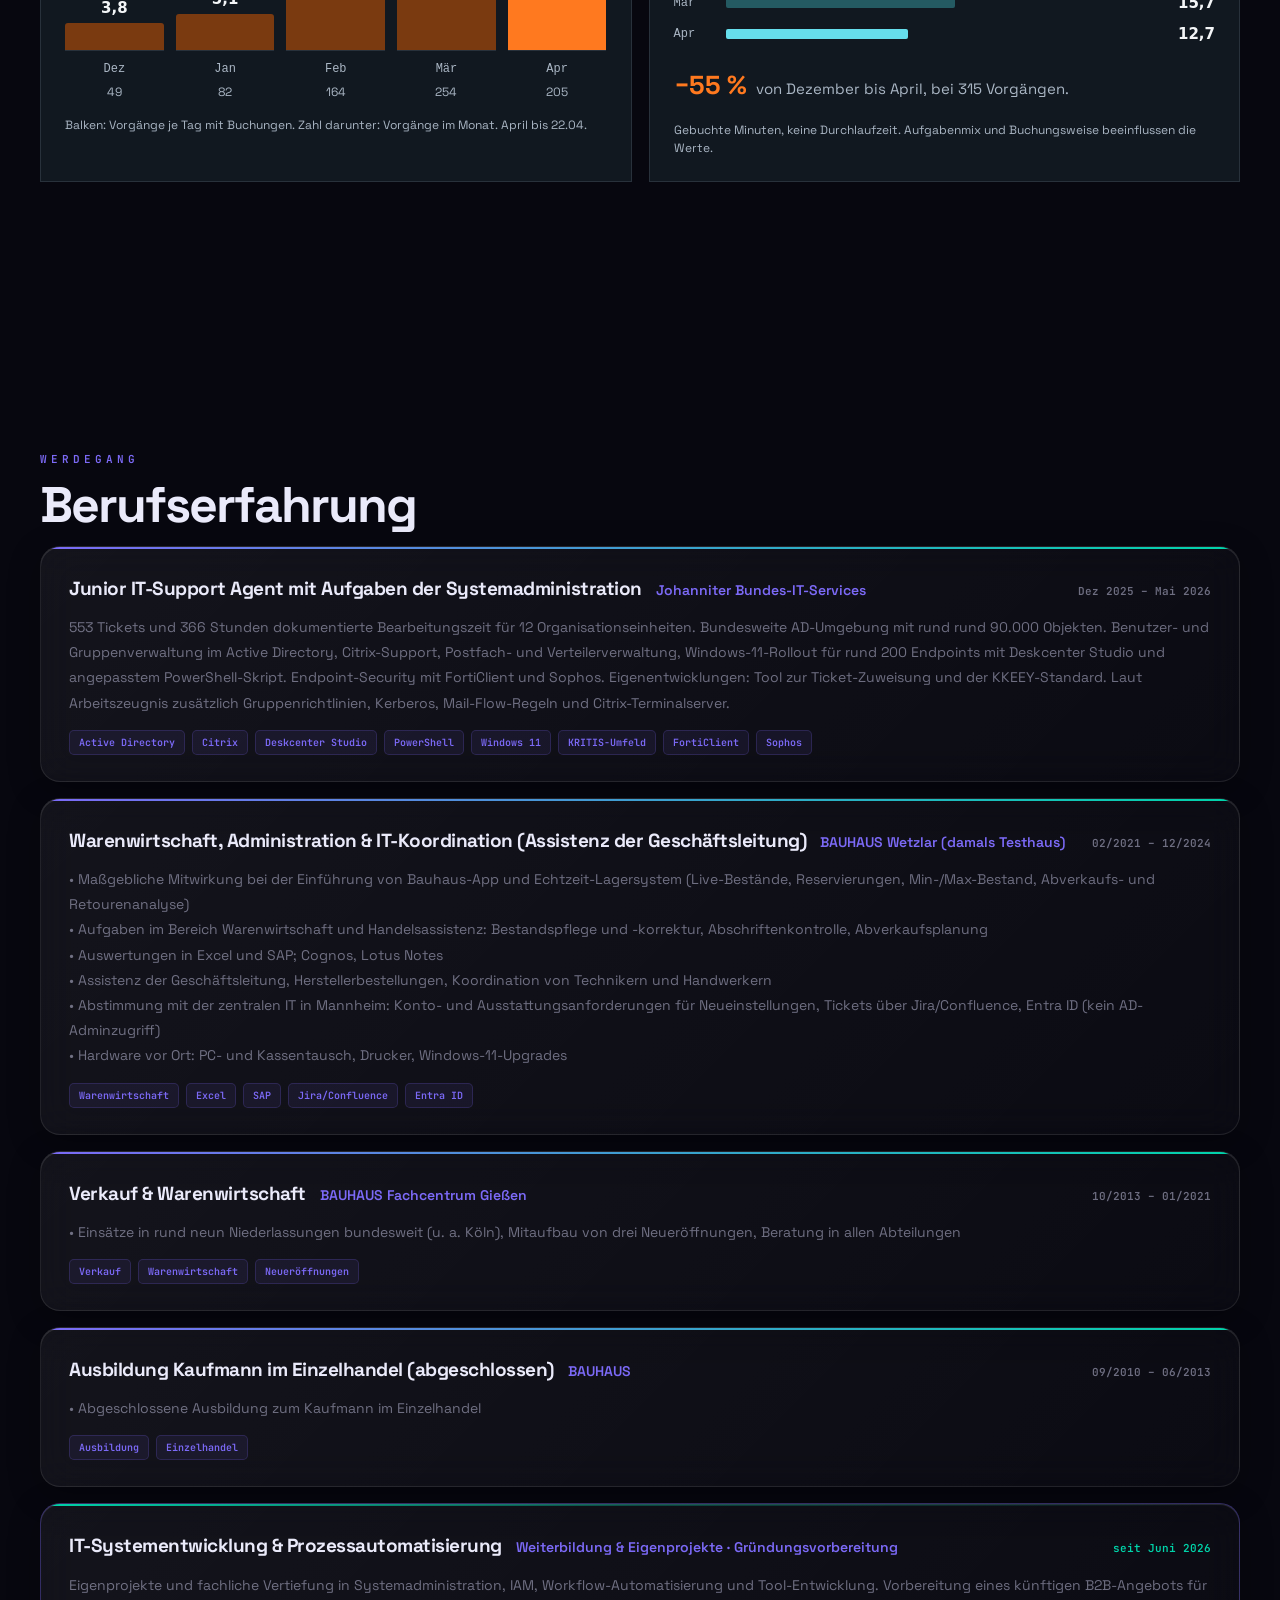
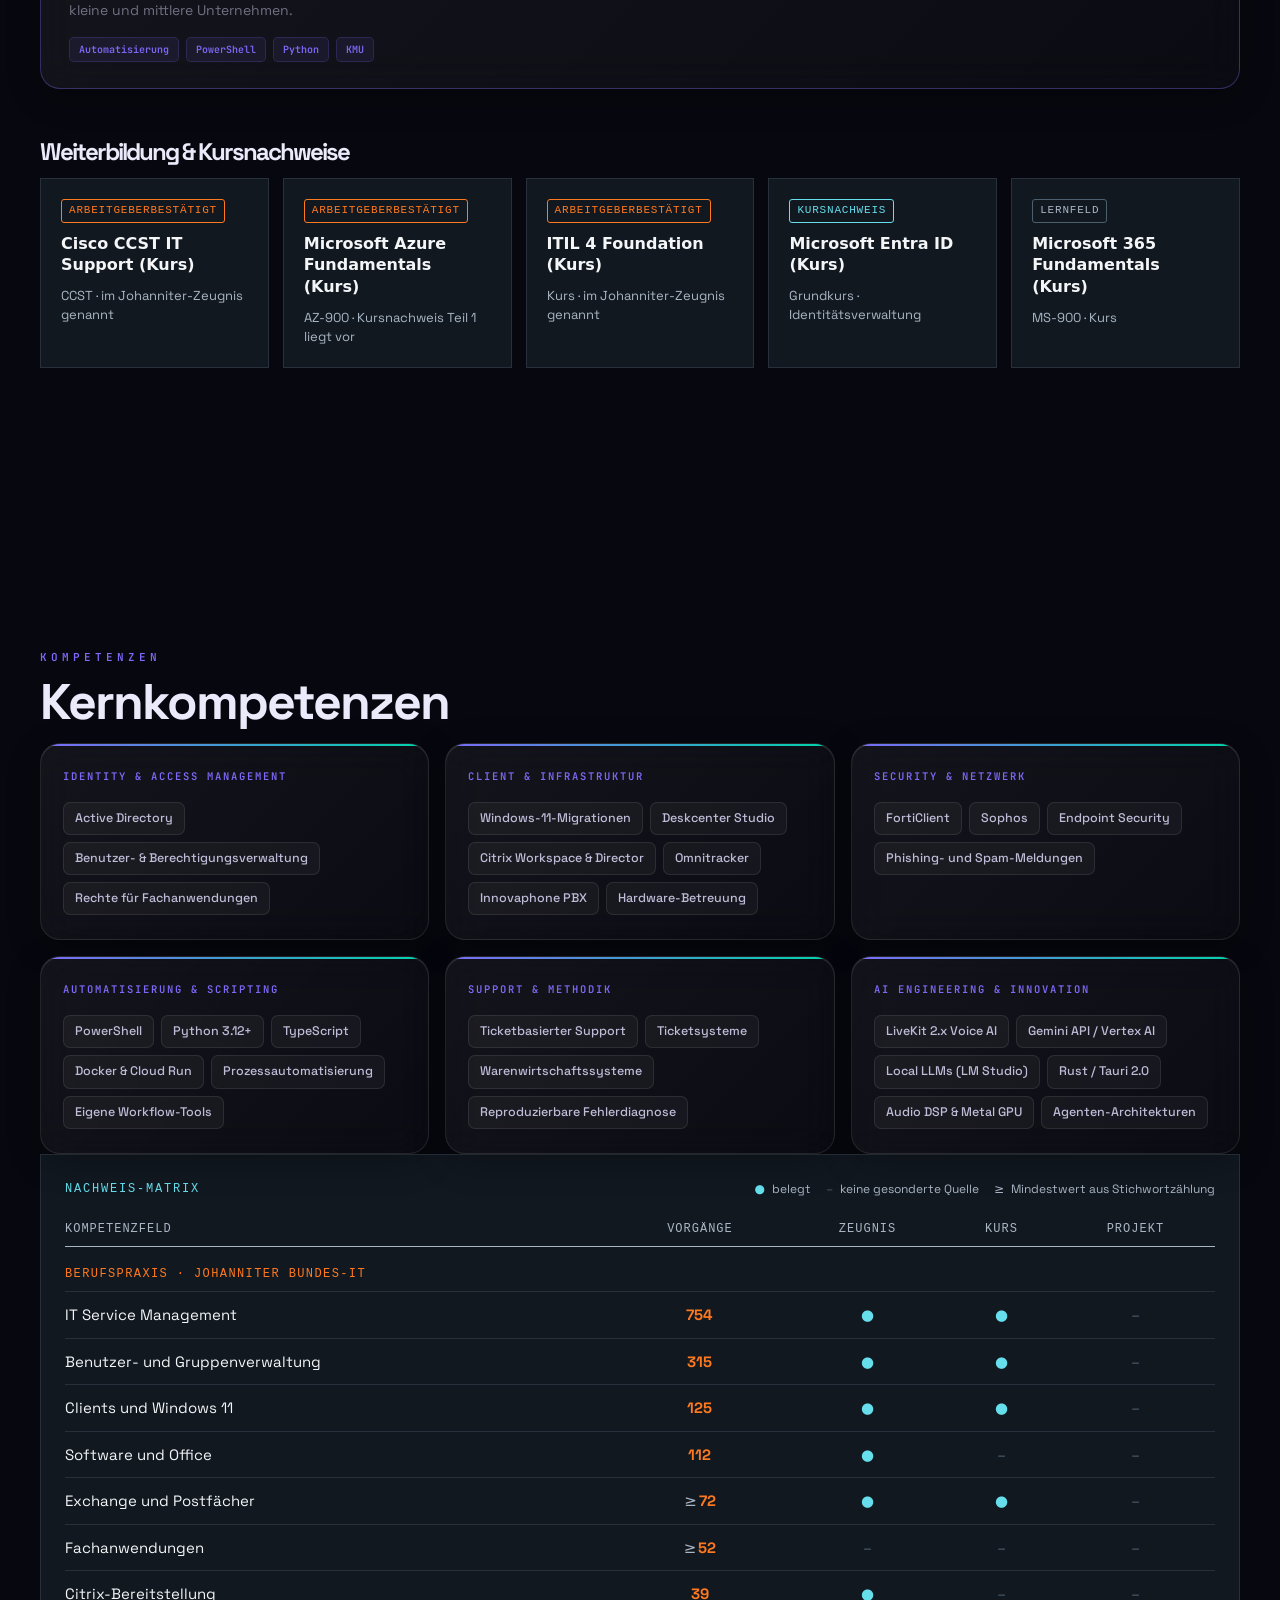
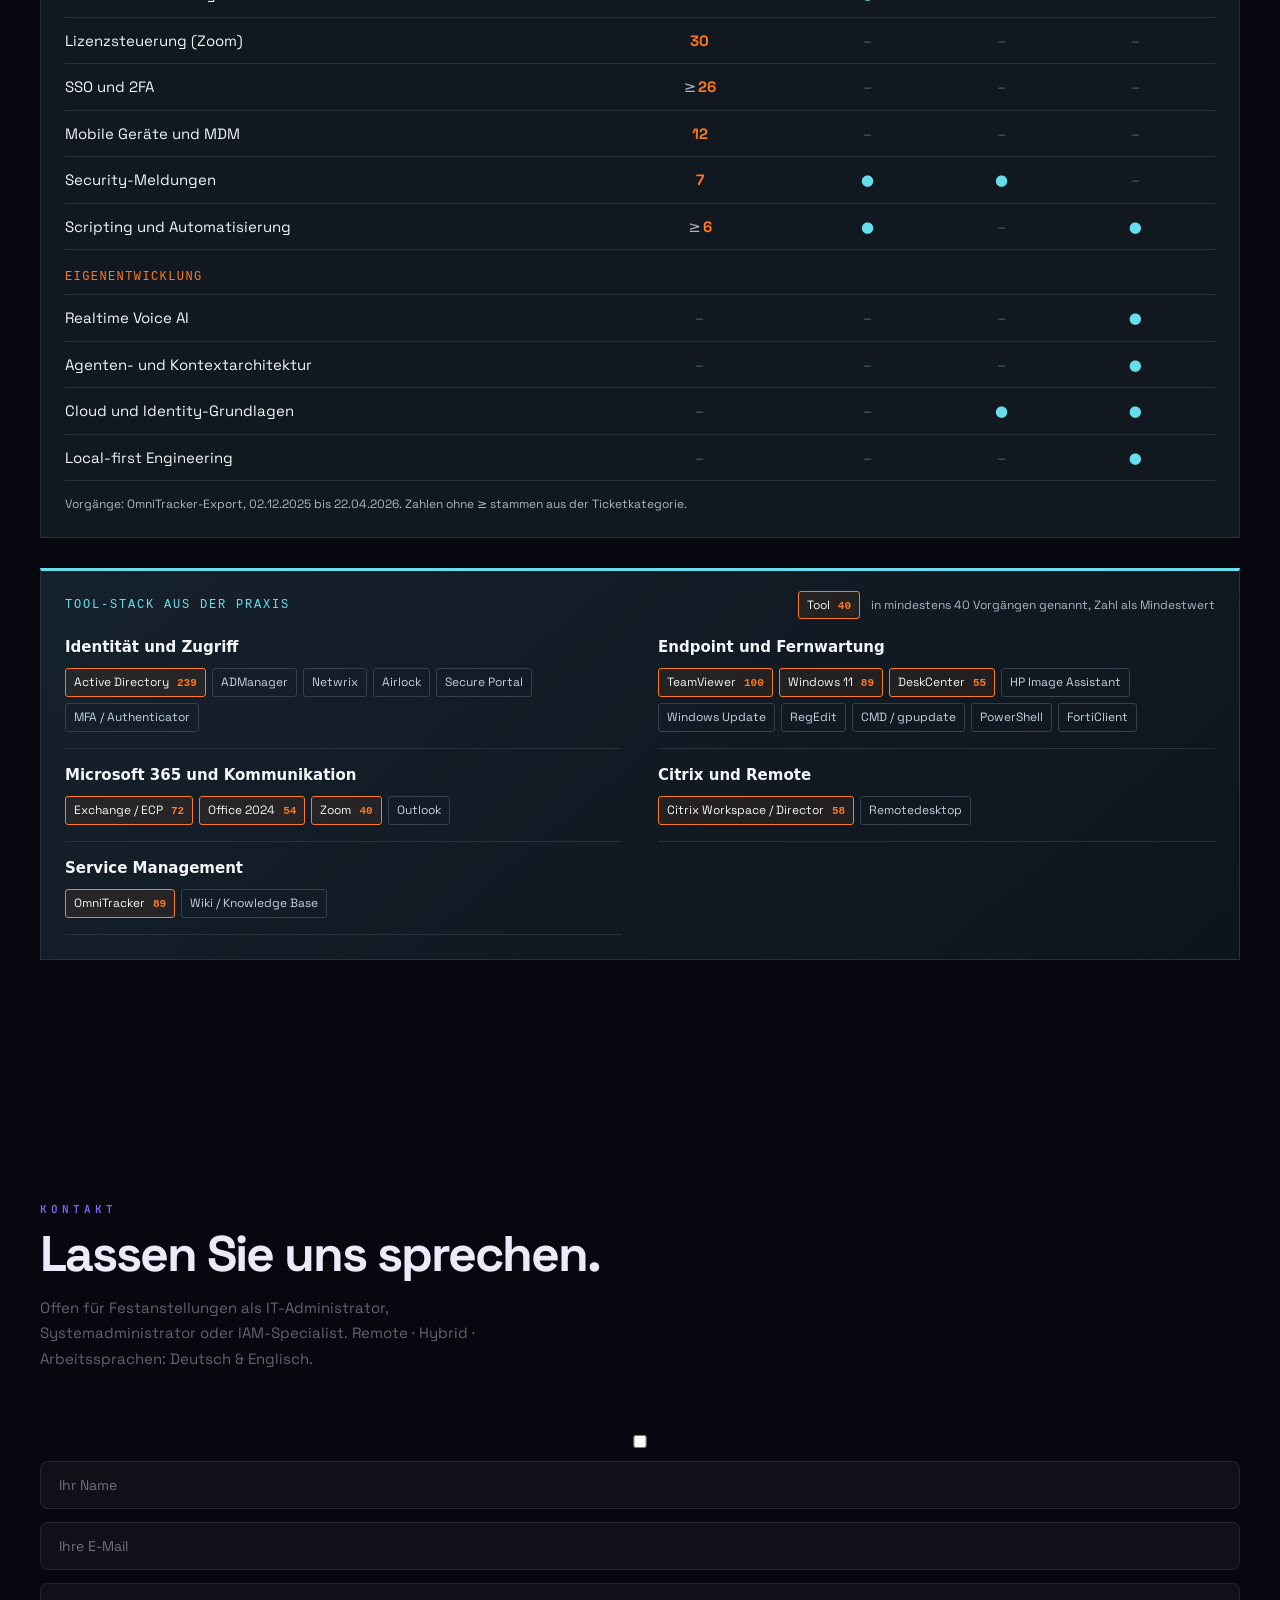
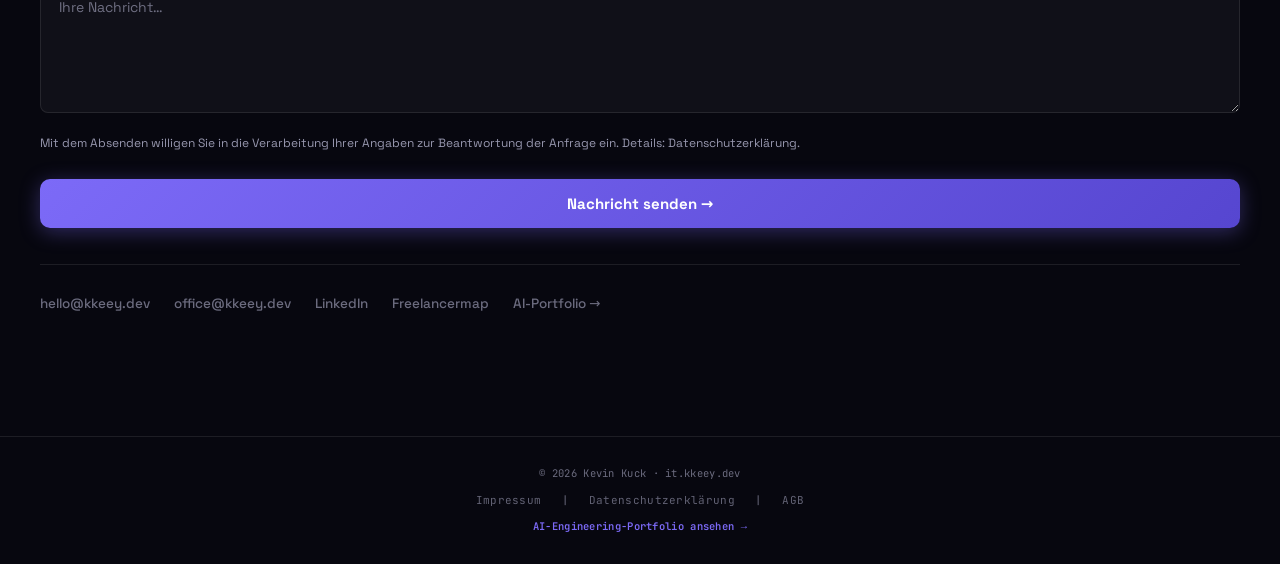
==== commit 778e2adc: "feat: link context architecture from the IT portfolio" ====
--- a/index.html
+++ b/index.html
@@ -13,7 +13,7 @@
   <meta property="og:url" content="https://it.kkeey.dev/" />
   <meta property="og:image" content="https://it.kkeey.dev/assets/og-image.jpg" />
   <link rel="stylesheet" href="css/fonts.css?v=20261007b" />
-  <link rel="stylesheet" href="css/style.css?v=20261007b" />
+  <link rel="stylesheet" href="css/style.css?v=20261111" />
   <style>
     .hero-avatar{width:180px;height:180px;max-width:180px;max-height:180px;border-radius:50%;overflow:hidden;padding:2.5px;margin:0 auto 28px;box-sizing:border-box;flex:none}
     .hero-avatar img{width:100%;height:100%;max-width:none;max-height:100%;object-fit:cover;object-position:center top;border-radius:50%;display:block}
@@ -23,7 +23,7 @@
   <script type="application/ld+json">
   {"@context":"https://schema.org","@type":"Person","name":"Kevin Kuck","jobTitle":"IT-Administrator · Systemadministration · IAM","address":{"@type":"PostalAddress","addressLocality":"Butzbach","addressCountry":"DE"},"email":"mailto:hello@kkeey.dev","url":"https://it.kkeey.dev/","sameAs":["https://github.com/KKEEY92","https://www.linkedin.com/in/kevin-kuck-it/","https://kkeey.dev/"]}
   </script>
-<link rel="stylesheet" href="css/engineering-cases.css?v=20261027-rc2">
+<link rel="stylesheet" href="css/engineering-cases.css?v=20261111">
 </head>
 <body>
 <a href="#main" class="skip-link">Zum Hauptinhalt springen</a>
@@ -93,7 +93,7 @@
     <div class="pipeline-container reveal" id="pipelineContainer" role="list"></div>
     <div class="agent-grid" id="agentGrid" role="list"></div>
   </div></section>
-  <section id="engineering" class="engineering" aria-labelledby="engineering-title" data-variant="compact"><div class="container"><p class="section-label">Engineering / Deep Dive</p><h2 class="section-title" id="engineering-title">Engineering aus der Praxis</h2><p class="section-sub">Drei Projekte. Konkrete technische Entscheidungen. Architektur, Codebelege und offene Prüfungen.</p><article class="glass-card case-panel" id="engineering-job-scout"><h3>Job-Scout — Dokumente mit klaren Freigabegrenzen.</h3><p>Ein lokales Python/FastAPI-System für Karriere-Workflows. Der Engineering-Fokus: PDF-Validierung, explizite Fehlerzustände und nachvollziehbare Regressionstestlogik.</p><p>Code vorhanden · Laufzeitprüfung offen</p><p>Der Review belegt PDF-Kontrolllogik und Testdesign. Ein erfolgreicher End-to-End-Export oder produktiver Betrieb wurde nicht verifiziert.</p><a href="https://kkeey.dev/#engineering-job-scout">Case Study erkunden →</a></article><article class="glass-card case-panel" id="engineering-claire-v2"><h3>Claire V2 — Streaming bis zur Sprachausgabe durchdenken.</h3><p>Ein LiveKit-basierter Voice-Agent mit Stream-Filterlogik und zustandsabhängiger Prosodie. Im Mittelpunkt stehen Integrationsgrenzen und das Verhalten über Chunk-Grenzen hinweg.</p><p>Claire V2 · V2.5 separat</p><p>Der Code-Review betrifft claire-v2. Die bestehende V2.5-Karte ist eine andere Variante. Providerkonfiguration und End-to-End-Verhalten bleiben zu prüfen.</p><a href="https://kkeey.dev/#engineering-claire-v2">Case Study erkunden →</a></article><article class="glass-card case-panel" id="engineering-auratone"><h3>AuraTone — Audioverarbeitung über Prozessgrenzen.</h3><p>Rust/Tauri orchestriert einen lokalen DSP-Sidecar und eine asynchrone Audio-Pipeline. Die Case Study macht Prozesssteuerung, Protokoll und Deduplizierung nachvollziehbar.</p><p>Implementiert · E2E offen</p><p>GPU-Beschleunigung und sichere Prozessbereinigung wurden nicht verifiziert. Aus der Architekturerklärung folgt kein gemessener Audio-Benchmark.</p><a href="https://kkeey.dev/#engineering-auratone">Case Study erkunden →</a></article></div></section>
+  <section id="engineering" class="engineering" aria-labelledby="engineering-title" data-variant="compact"><div class="container"><p class="section-label">Engineering / Deep Dive</p><h2 class="section-title" id="engineering-title">Engineering aus der Praxis</h2><p class="section-sub">Drei Projekte. Konkrete technische Entscheidungen. Architektur, Codebelege und offene Prüfungen.</p><article class="glass-card case-panel" id="engineering-job-scout"><h3>Job-Scout — Dokumente mit klaren Freigabegrenzen.</h3><p>Ein lokales Python/FastAPI-System für Karriere-Workflows. Der Engineering-Fokus: PDF-Validierung, explizite Fehlerzustände und nachvollziehbare Regressionstestlogik.</p><p>Code vorhanden · Laufzeitprüfung offen</p><p>Der Review belegt PDF-Kontrolllogik und Testdesign. Ein erfolgreicher End-to-End-Export oder produktiver Betrieb wurde nicht verifiziert.</p><a href="https://kkeey.dev/#engineering-job-scout">Case Study erkunden →</a></article><article class="glass-card case-panel" id="engineering-claire-v2"><h3>Claire V2 — Streaming bis zur Sprachausgabe durchdenken.</h3><p>Ein LiveKit-basierter Voice-Agent mit Stream-Filterlogik und zustandsabhängiger Prosodie. Im Mittelpunkt stehen Integrationsgrenzen und das Verhalten über Chunk-Grenzen hinweg.</p><p>Claire V2 · V2.5 separat</p><p>Der Code-Review betrifft claire-v2. Die bestehende V2.5-Karte ist eine andere Variante. Providerkonfiguration und End-to-End-Verhalten bleiben zu prüfen.</p><a href="https://kkeey.dev/#engineering-claire-v2">Case Study erkunden →</a></article><article class="glass-card case-panel" id="engineering-auratone"><h3>AuraTone — Audioverarbeitung über Prozessgrenzen.</h3><p>Rust/Tauri orchestriert einen lokalen DSP-Sidecar und eine asynchrone Audio-Pipeline. Die Case Study macht Prozesssteuerung, Protokoll und Deduplizierung nachvollziehbar.</p><p>Implementiert · E2E offen</p><p>GPU-Beschleunigung und sichere Prozessbereinigung wurden nicht verifiziert. Aus der Architekturerklärung folgt kein gemessener Audio-Benchmark.</p><a href="https://kkeey.dev/#engineering-auratone">Case Study erkunden →</a></article><p class="engineering-context-link"><strong>ContextNexus · Context Bridge M4</strong><br>M4 auf Entwicklungsbranch · produktive Abnahme offen<br><a href="https://kkeey.dev/#engineering-contextnexus">Kontext verbinden. Freigaben getrennt prüfen. →</a></p></div></section>
 <section id="compliance" class="section-alt" aria-labelledby="complianceHeading"><div class="container">
     <p class="section-label"><span id="complianceLabel">Governance</span></p>
     <h2 class="section-title" id="complianceHeading"><span id="complianceTitle">Compliance & Betriebssicherheit</span></h2>
@@ -234,6 +234,6 @@
 </footer>
 <script src="js/data.js?v=20261007b" defer></script>
 <script src="js/main.js?v=20261027-rc1" defer></script>
-<script src="js/engineering-cases.js?v=20261027-rc1" defer></script>
+<script src="js/engineering-cases.js?v=20261111" defer></script>
 </body>
 </html>
--- a/css/style.css
+++ b/css/style.css
@@ -671,6 +671,9 @@
   grid-template-columns: 1fr 1fr;
   gap: 24px;
   align-items: start;
+}
+.systems-layout > * {
+  min-inline-size: 0;
 }
 .tier-stack {
   display: flex;
--- a/css/engineering-cases.css
+++ b/css/engineering-cases.css
@@ -28,3 +28,7 @@
 .engineering[id],.engineering [id]{scroll-margin-top:100px}
 @media(max-width:768px){.engineering-teasers{grid-template-columns:1fr}.engineering .arch-flow{grid-template-columns:1fr 1fr}.engineering .case-top h3{font-size:30px}.engineering .case-panel{padding:24px}.engineering .case-tabs{gap:10px}}
 @media(prefers-reduced-motion:reduce){.engineering *{animation:none!important;transition:none!important}}
+
+/* Context architecture extends existing cases without changing card topology. */
+.engineering-context-link{margin-top:28px;padding:24px;border-left:2px solid var(--accent-2);color:var(--kk-text);line-height:1.8;overflow-wrap:anywhere}
+.engineering-context-link a{display:inline-block;padding-block:10px;color:var(--kk-text-bright);text-decoration:underline;text-underline-offset:4px}
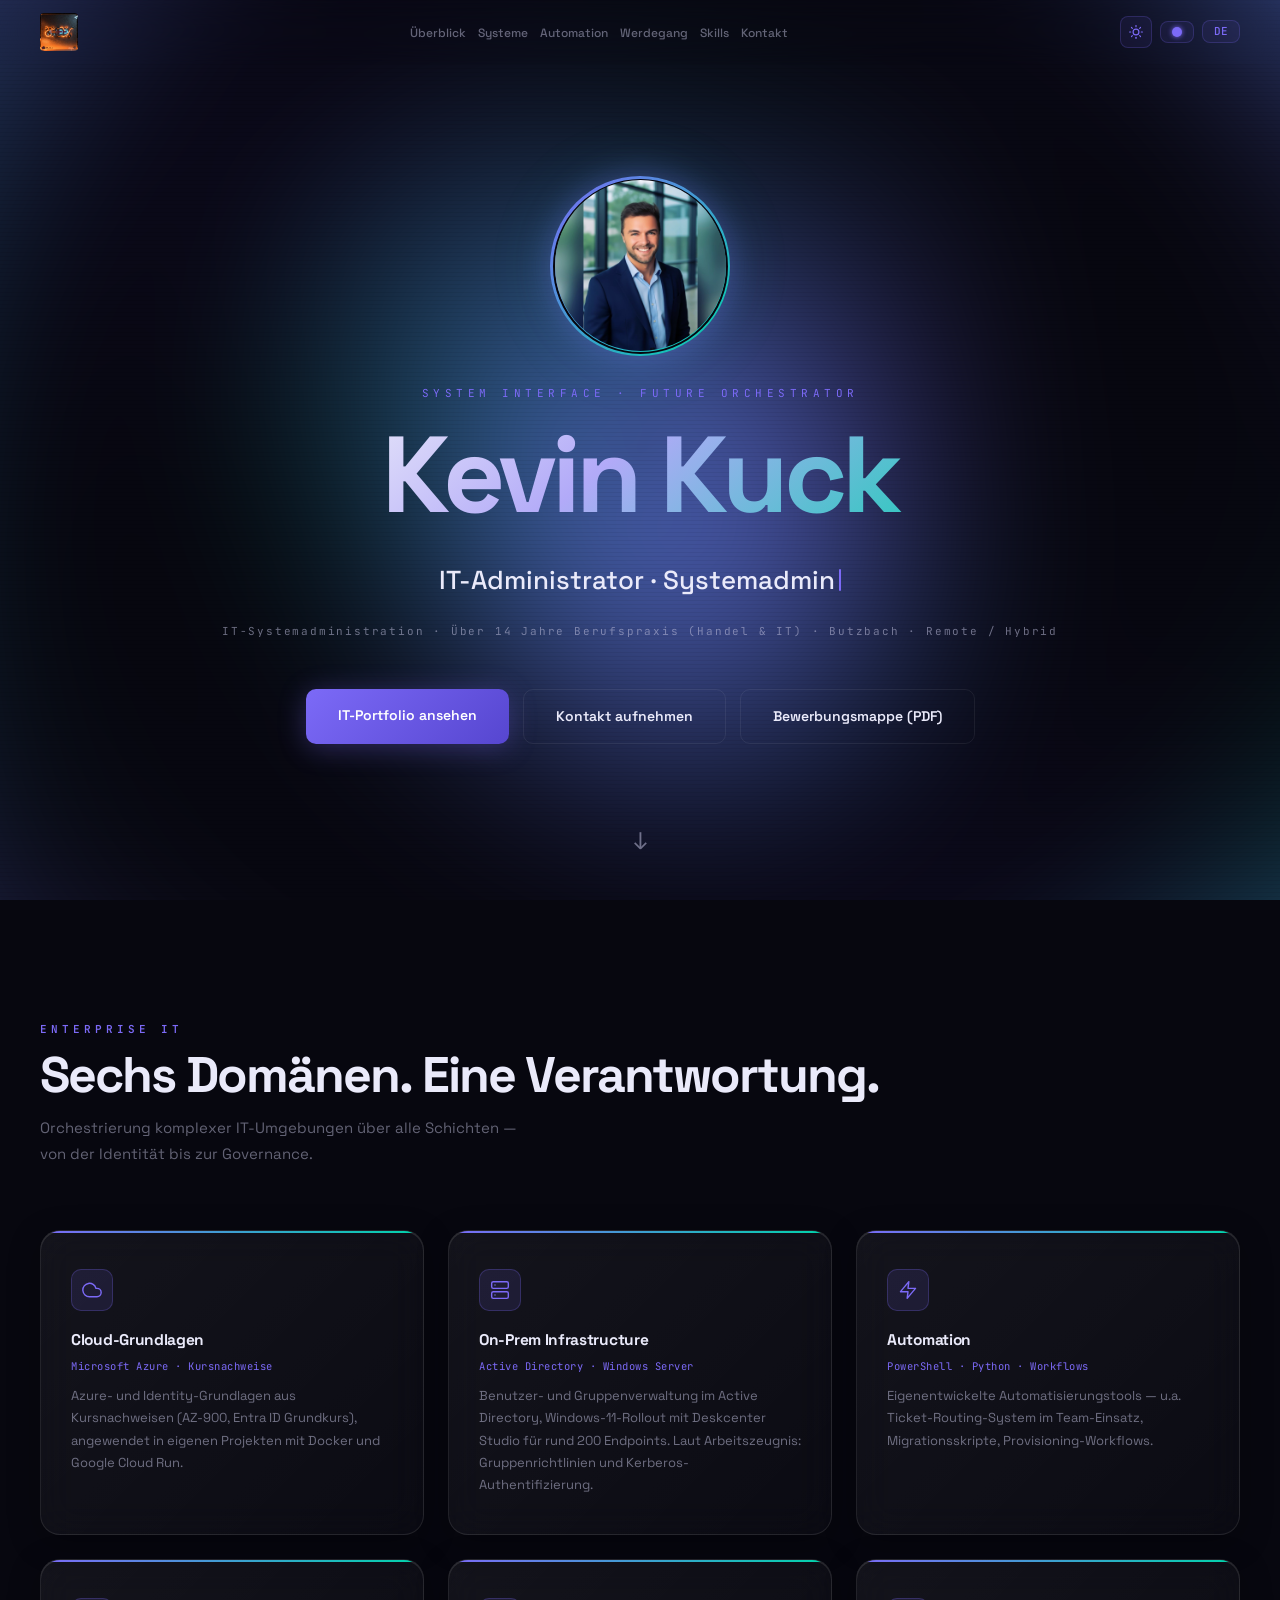
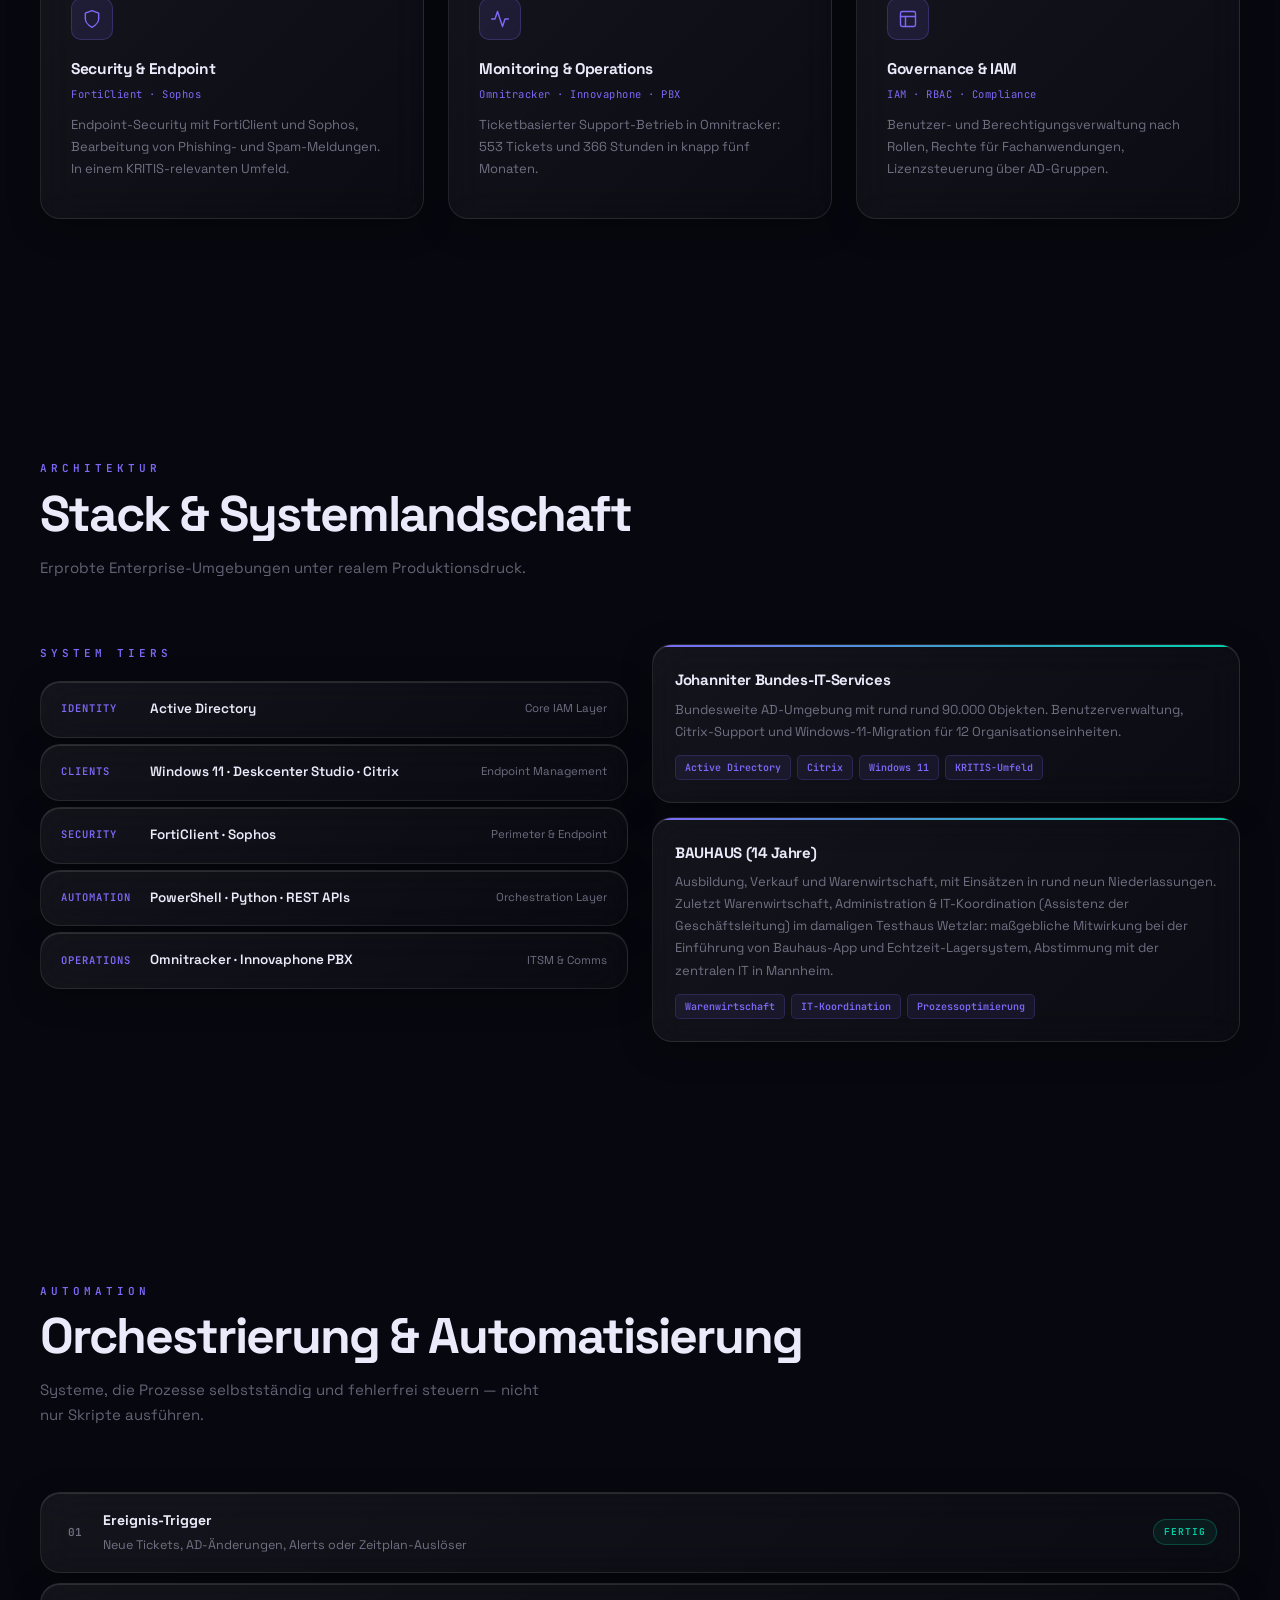
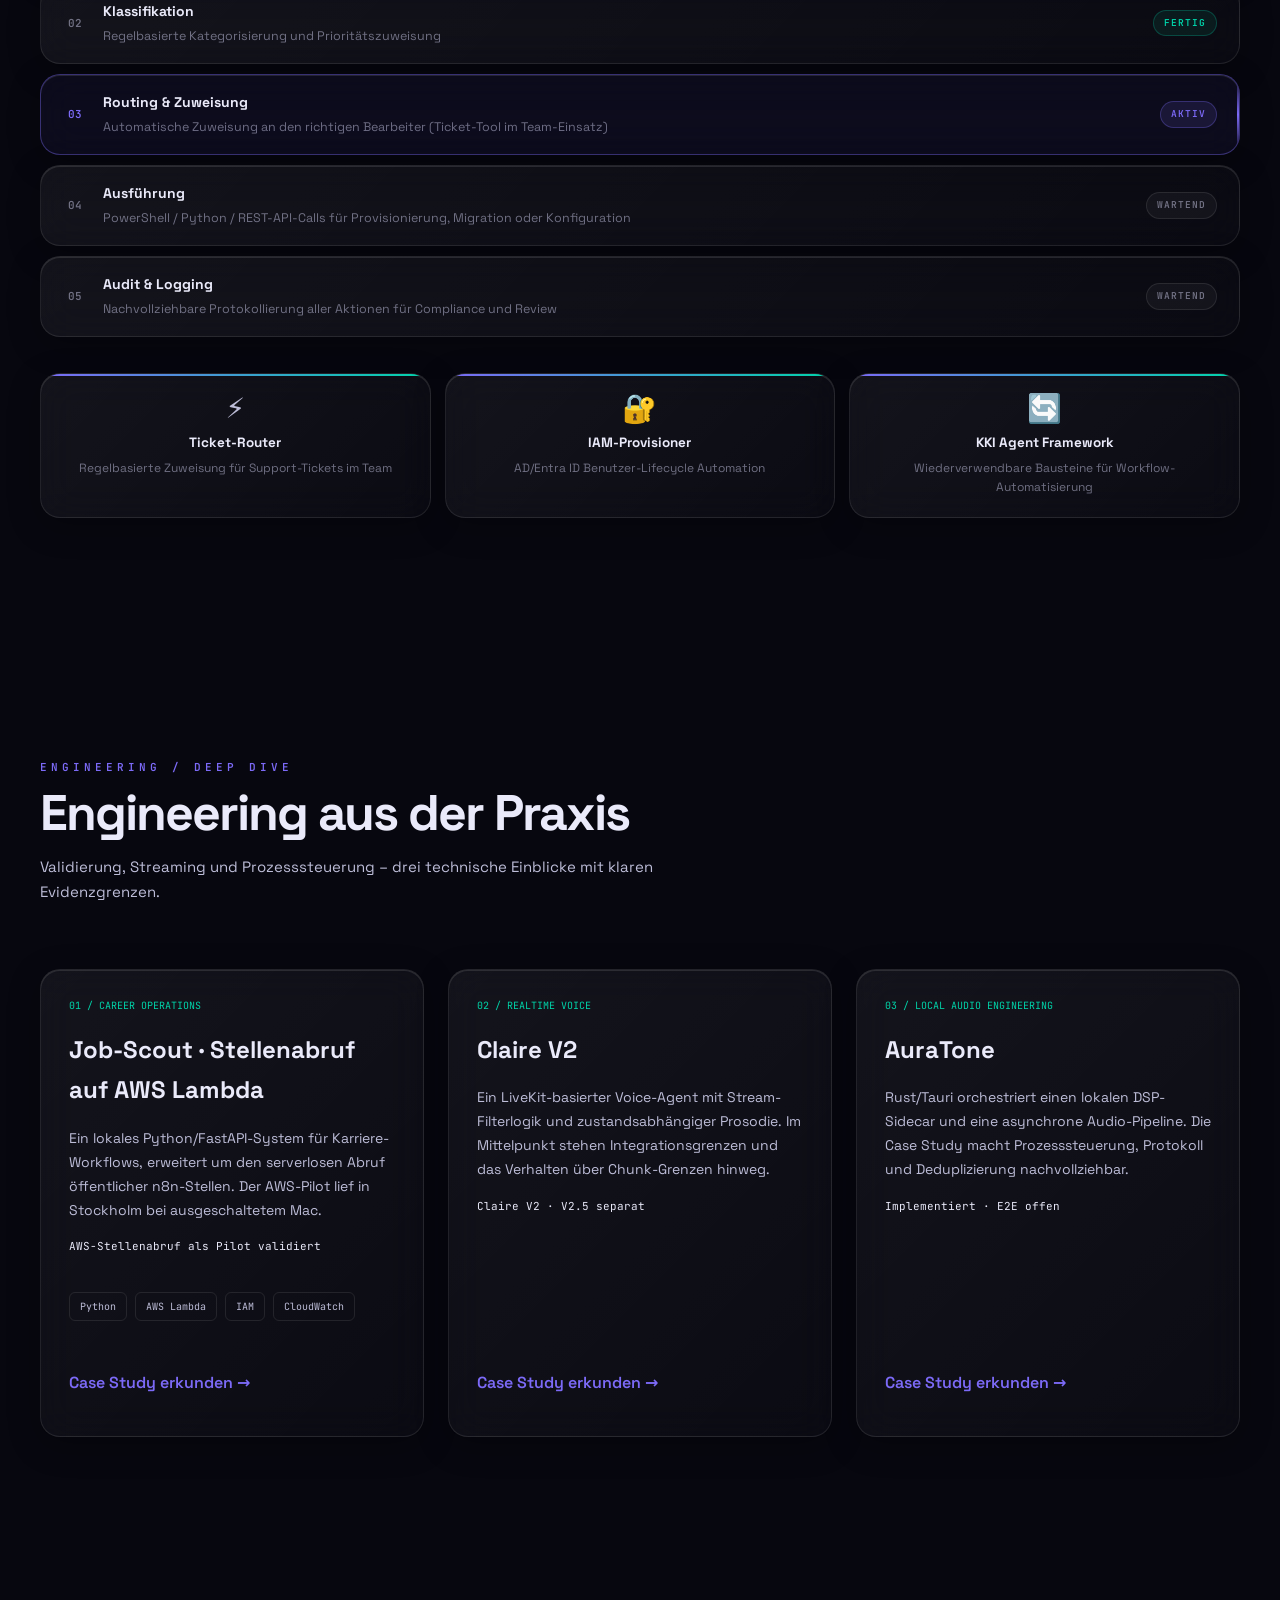
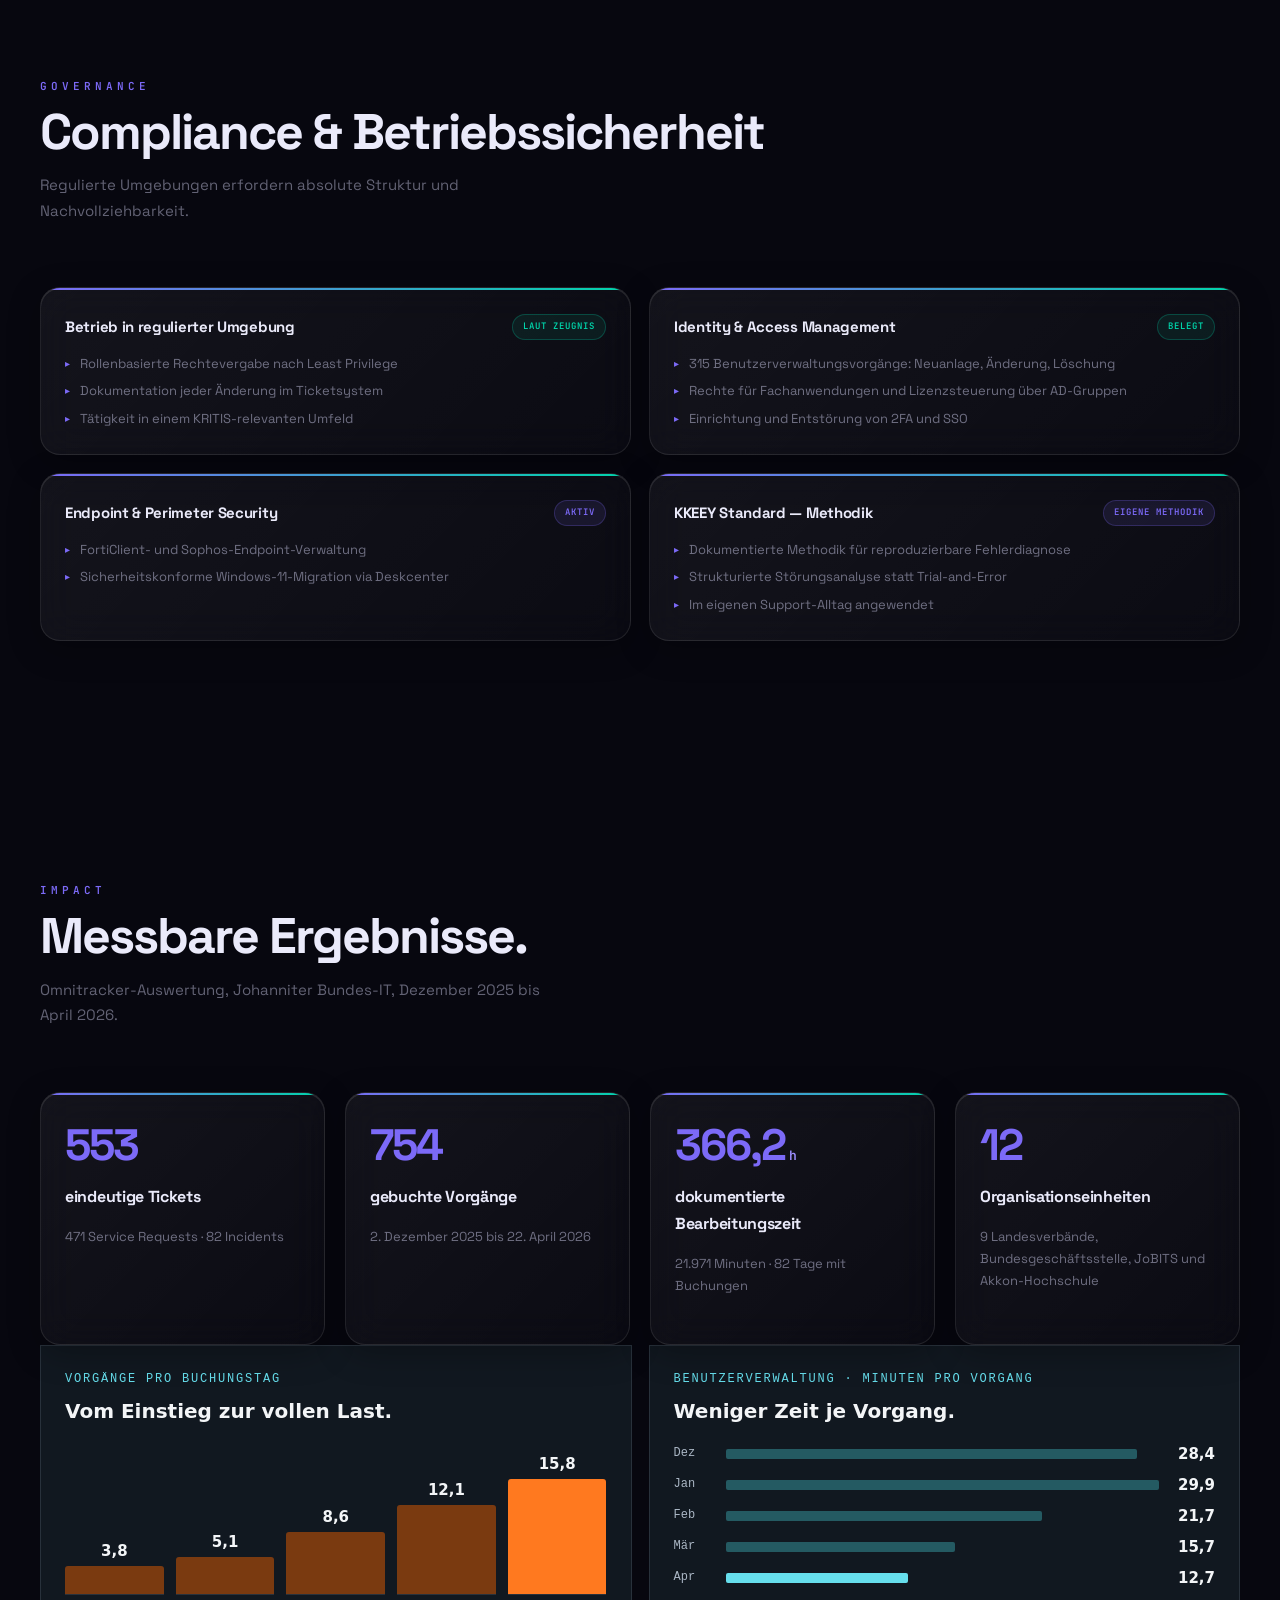
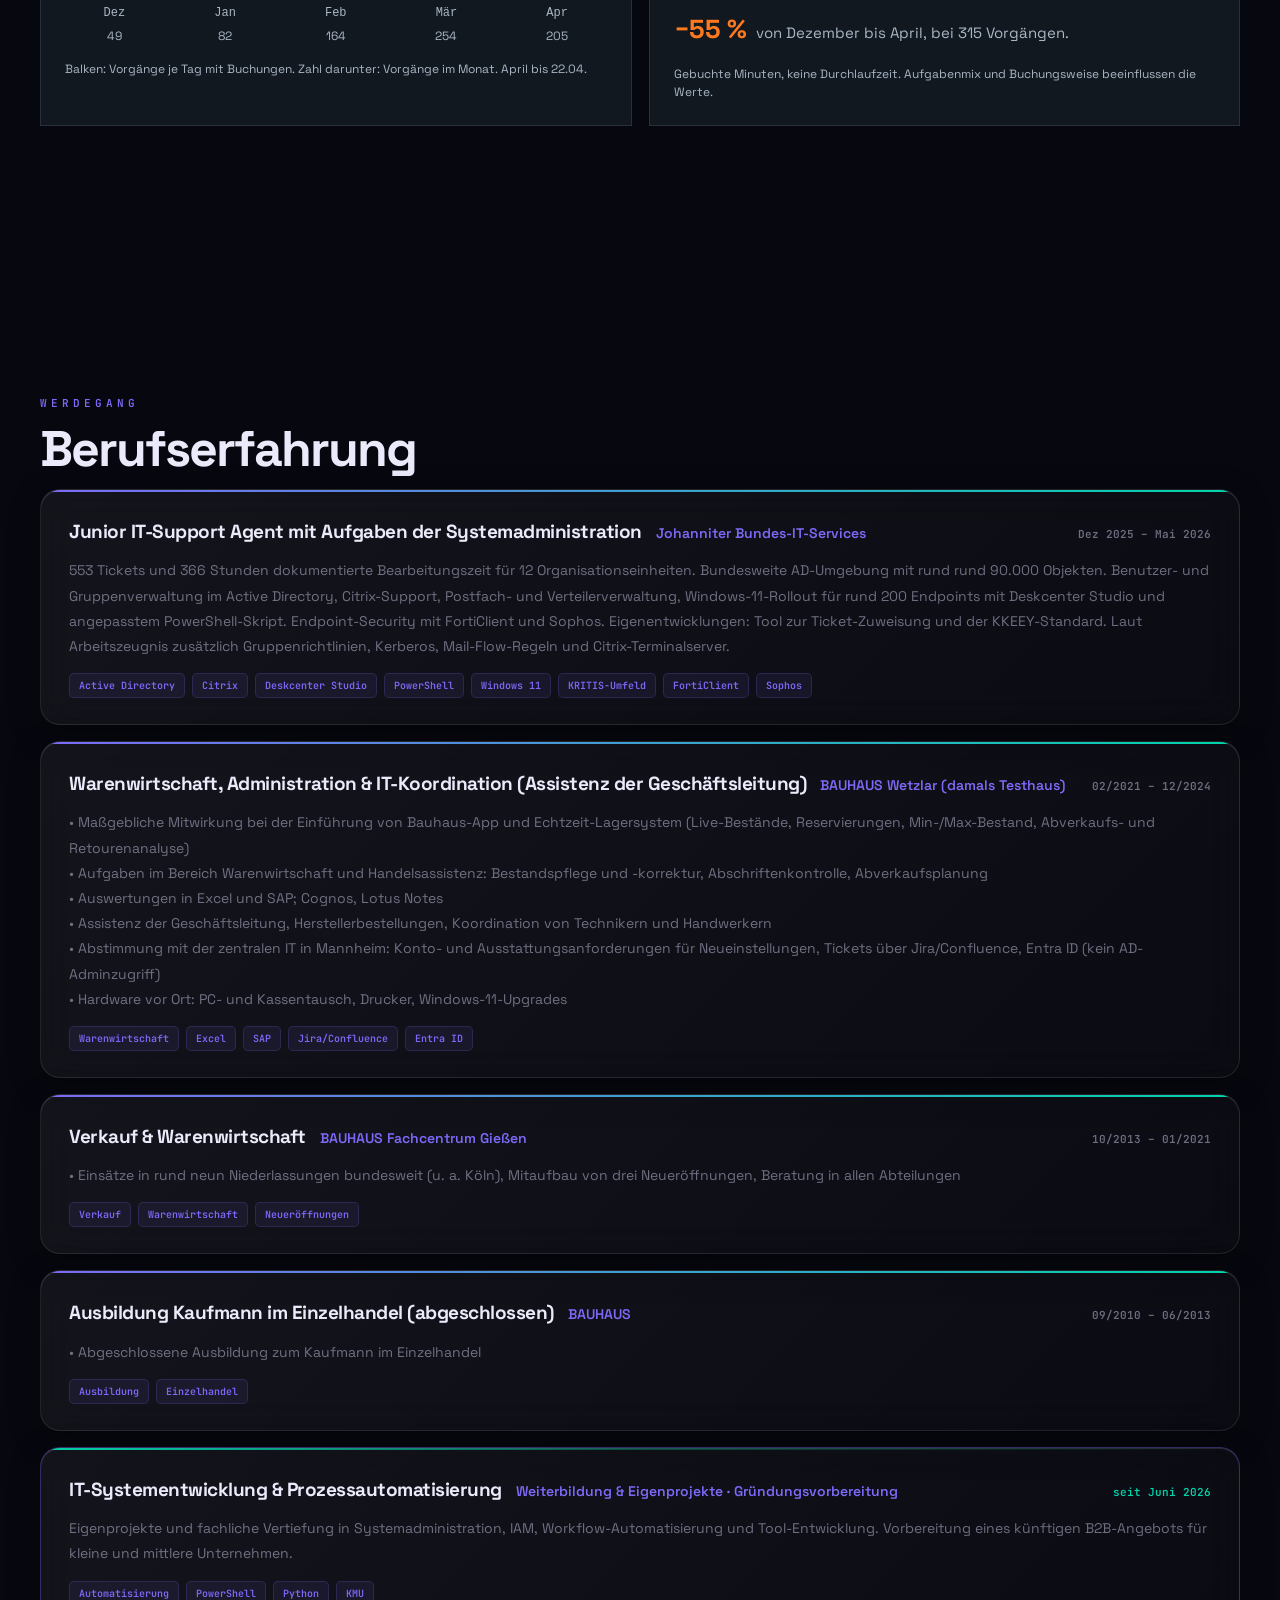
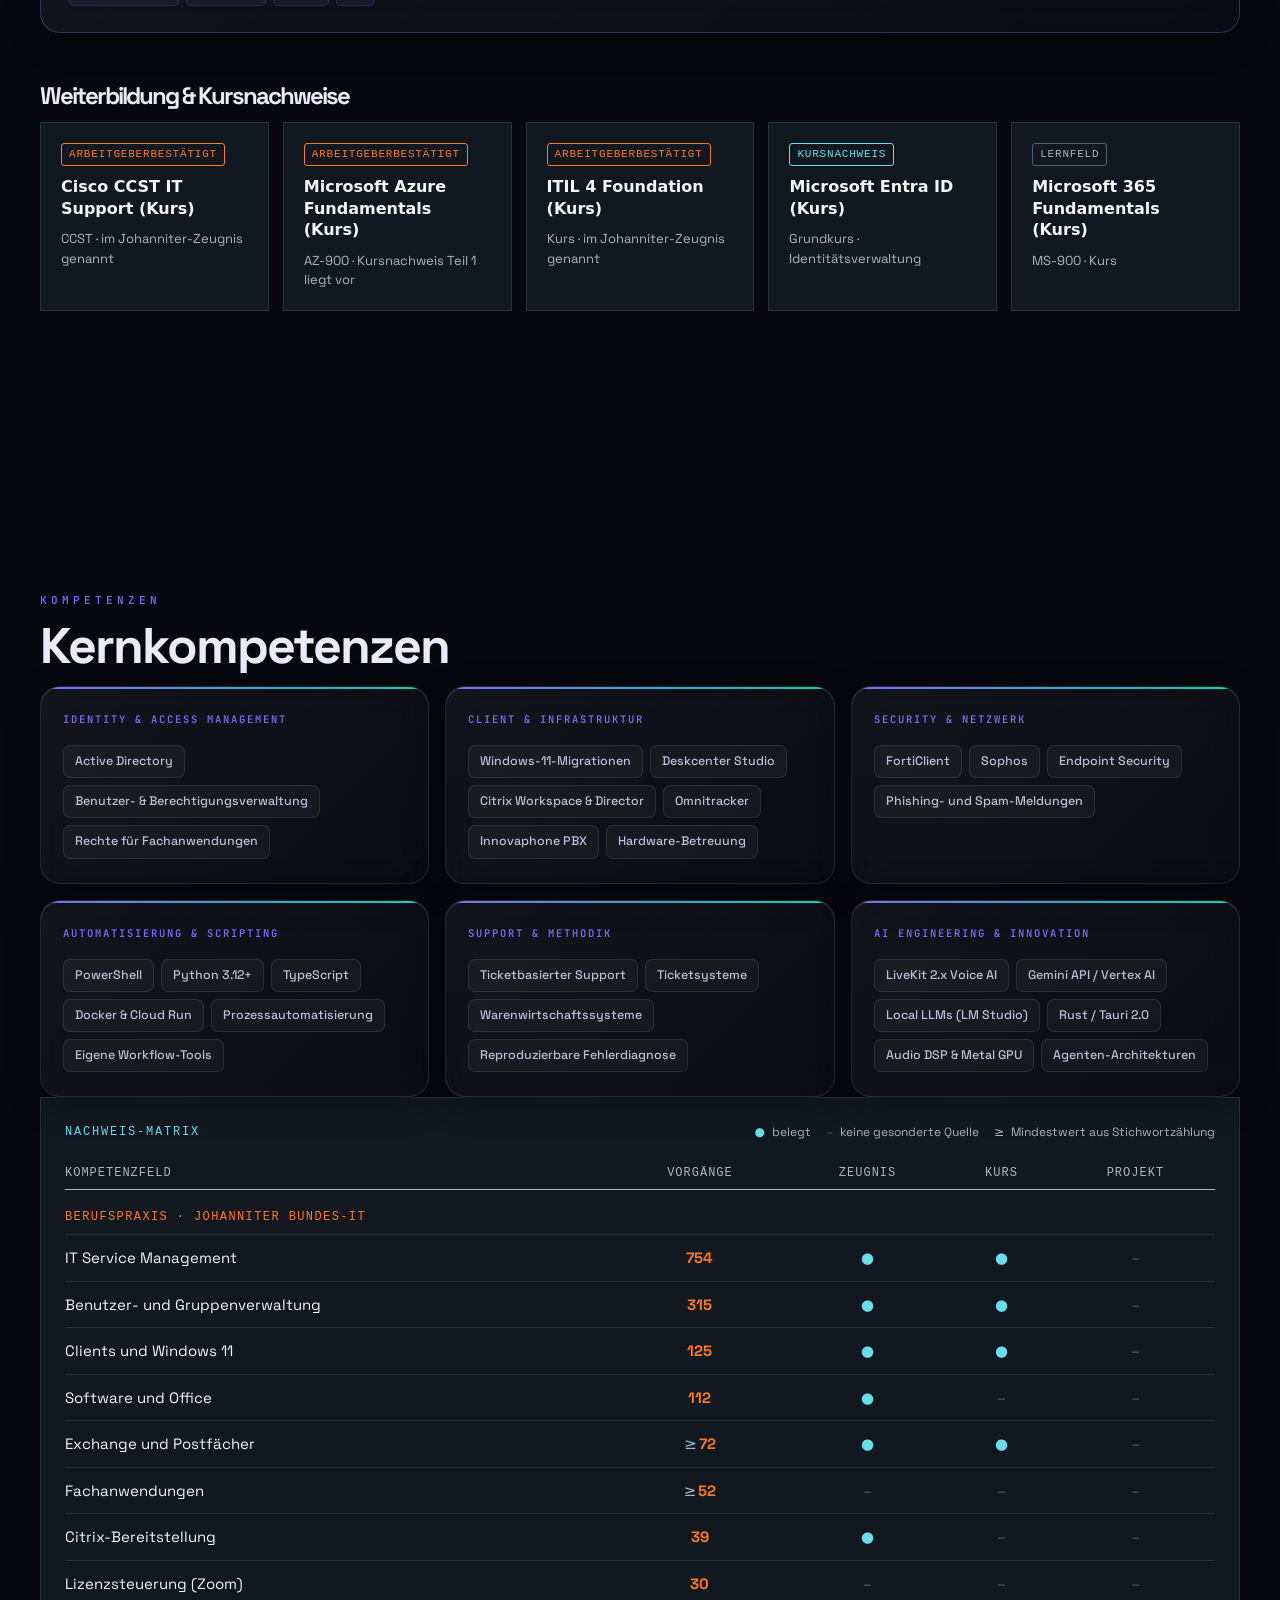
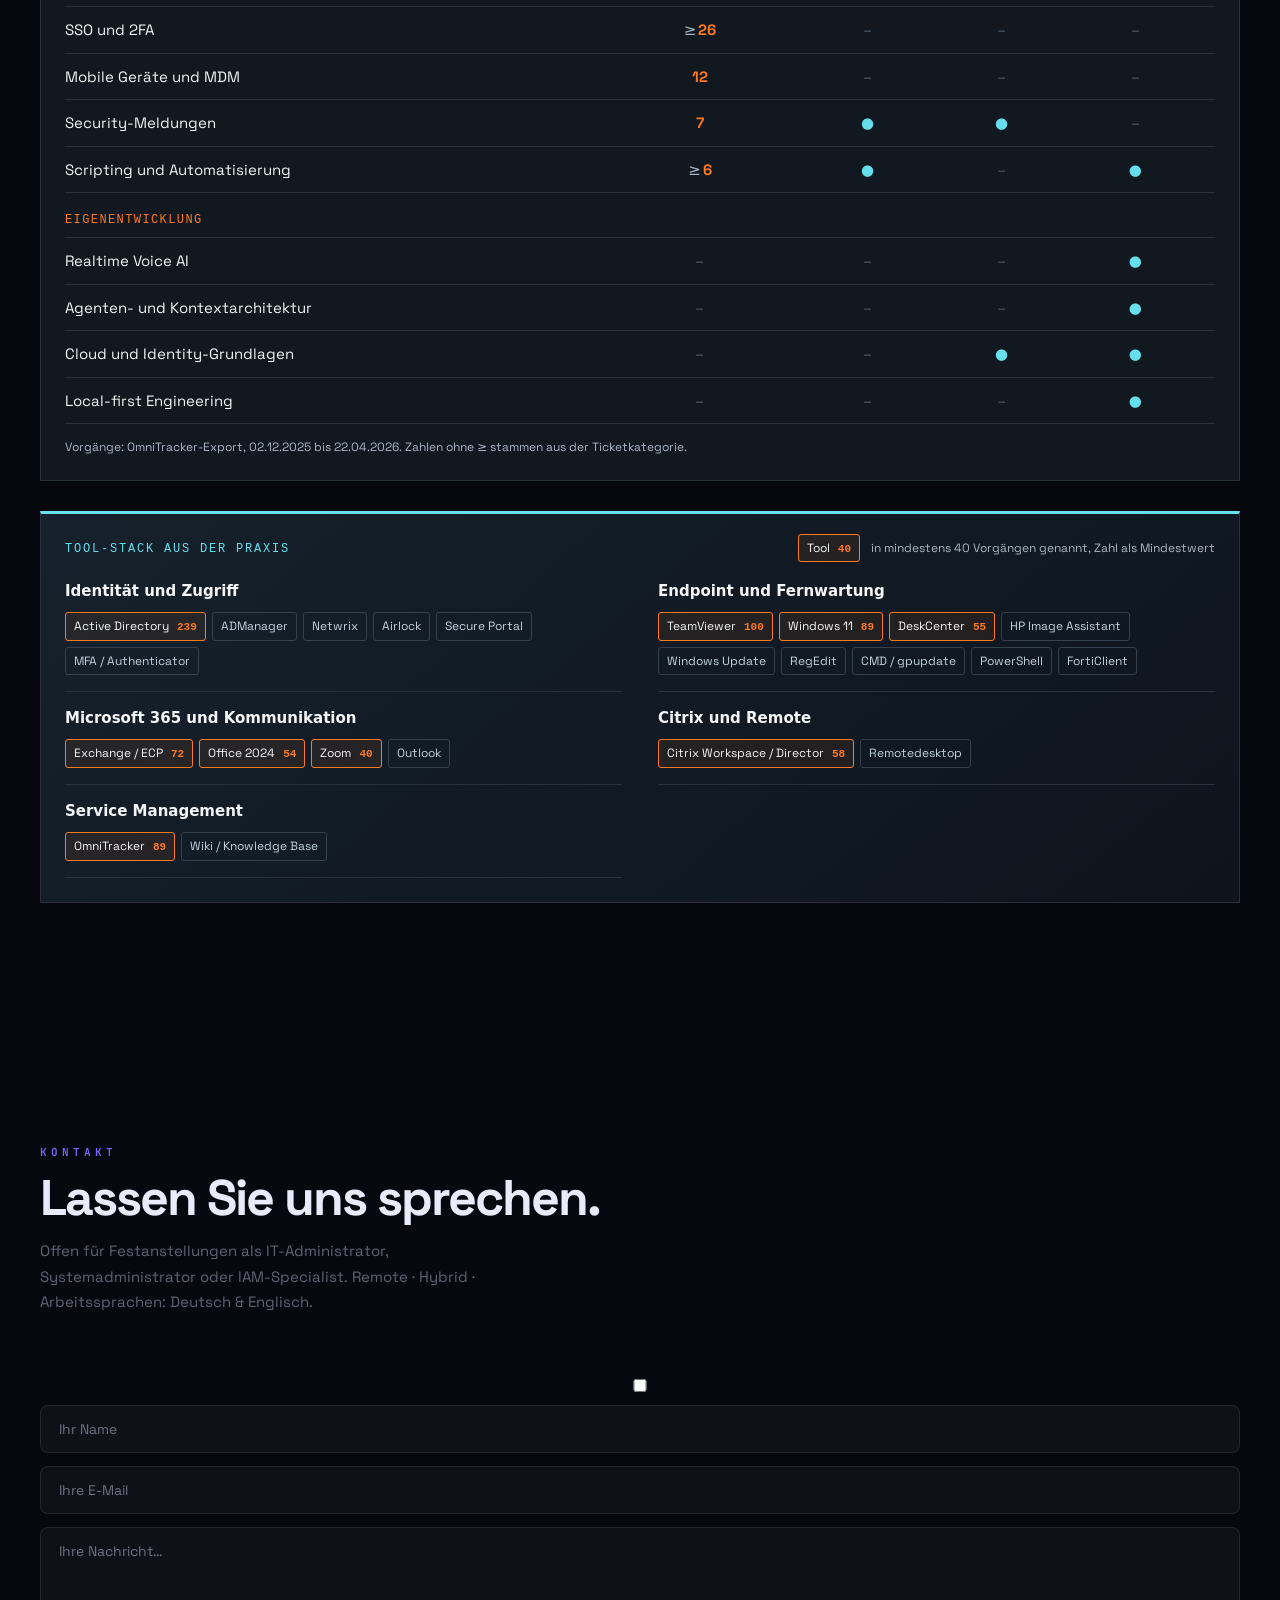
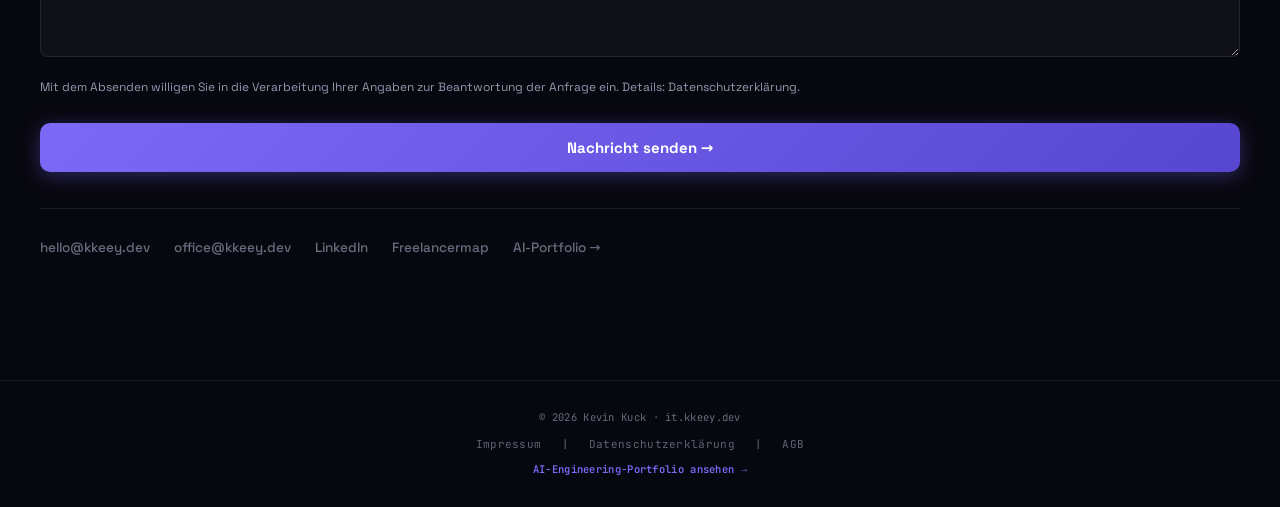
==== commit 783e2305: "Show validated Job Scout AWS pilot in engineering teaser" ====
--- a/index.html
+++ b/index.html
@@ -13,7 +13,7 @@
   <meta property="og:url" content="https://it.kkeey.dev/" />
   <meta property="og:image" content="https://it.kkeey.dev/assets/og-image.jpg" />
   <link rel="stylesheet" href="css/fonts.css?v=20261007b" />
-  <link rel="stylesheet" href="css/style.css?v=20261111" />
+  <link rel="stylesheet" href="css/style.css?v=20261007b" />
   <style>
     .hero-avatar{width:180px;height:180px;max-width:180px;max-height:180px;border-radius:50%;overflow:hidden;padding:2.5px;margin:0 auto 28px;box-sizing:border-box;flex:none}
     .hero-avatar img{width:100%;height:100%;max-width:none;max-height:100%;object-fit:cover;object-position:center top;border-radius:50%;display:block}
@@ -23,7 +23,7 @@
   <script type="application/ld+json">
   {"@context":"https://schema.org","@type":"Person","name":"Kevin Kuck","jobTitle":"IT-Administrator · Systemadministration · IAM","address":{"@type":"PostalAddress","addressLocality":"Butzbach","addressCountry":"DE"},"email":"mailto:hello@kkeey.dev","url":"https://it.kkeey.dev/","sameAs":["https://github.com/KKEEY92","https://www.linkedin.com/in/kevin-kuck-it/","https://kkeey.dev/"]}
   </script>
-<link rel="stylesheet" href="css/engineering-cases.css?v=20261111">
+<link rel="stylesheet" href="css/engineering-cases.css?v=20261027-rc2">
 </head>
 <body>
 <a href="#main" class="skip-link">Zum Hauptinhalt springen</a>
@@ -93,7 +93,7 @@
     <div class="pipeline-container reveal" id="pipelineContainer" role="list"></div>
     <div class="agent-grid" id="agentGrid" role="list"></div>
   </div></section>
-  <section id="engineering" class="engineering" aria-labelledby="engineering-title" data-variant="compact"><div class="container"><p class="section-label">Engineering / Deep Dive</p><h2 class="section-title" id="engineering-title">Engineering aus der Praxis</h2><p class="section-sub">Drei Projekte. Konkrete technische Entscheidungen. Architektur, Codebelege und offene Prüfungen.</p><article class="glass-card case-panel" id="engineering-job-scout"><h3>Job-Scout — Dokumente mit klaren Freigabegrenzen.</h3><p>Ein lokales Python/FastAPI-System für Karriere-Workflows. Der Engineering-Fokus: PDF-Validierung, explizite Fehlerzustände und nachvollziehbare Regressionstestlogik.</p><p>Code vorhanden · Laufzeitprüfung offen</p><p>Der Review belegt PDF-Kontrolllogik und Testdesign. Ein erfolgreicher End-to-End-Export oder produktiver Betrieb wurde nicht verifiziert.</p><a href="https://kkeey.dev/#engineering-job-scout">Case Study erkunden →</a></article><article class="glass-card case-panel" id="engineering-claire-v2"><h3>Claire V2 — Streaming bis zur Sprachausgabe durchdenken.</h3><p>Ein LiveKit-basierter Voice-Agent mit Stream-Filterlogik und zustandsabhängiger Prosodie. Im Mittelpunkt stehen Integrationsgrenzen und das Verhalten über Chunk-Grenzen hinweg.</p><p>Claire V2 · V2.5 separat</p><p>Der Code-Review betrifft claire-v2. Die bestehende V2.5-Karte ist eine andere Variante. Providerkonfiguration und End-to-End-Verhalten bleiben zu prüfen.</p><a href="https://kkeey.dev/#engineering-claire-v2">Case Study erkunden →</a></article><article class="glass-card case-panel" id="engineering-auratone"><h3>AuraTone — Audioverarbeitung über Prozessgrenzen.</h3><p>Rust/Tauri orchestriert einen lokalen DSP-Sidecar und eine asynchrone Audio-Pipeline. Die Case Study macht Prozesssteuerung, Protokoll und Deduplizierung nachvollziehbar.</p><p>Implementiert · E2E offen</p><p>GPU-Beschleunigung und sichere Prozessbereinigung wurden nicht verifiziert. Aus der Architekturerklärung folgt kein gemessener Audio-Benchmark.</p><a href="https://kkeey.dev/#engineering-auratone">Case Study erkunden →</a></article><p class="engineering-context-link"><strong>ContextNexus · Context Bridge M4</strong><br>M4 auf Entwicklungsbranch · produktive Abnahme offen<br><a href="https://kkeey.dev/#engineering-contextnexus">Kontext verbinden. Freigaben getrennt prüfen. →</a></p></div></section>
+  <section id="engineering" class="engineering" aria-labelledby="engineering-title" data-variant="compact"><div class="container"><p class="section-label">Engineering / Deep Dive</p><h2 class="section-title" id="engineering-title">Engineering aus der Praxis</h2><p class="section-sub">Drei Projekte. Konkrete technische Entscheidungen. Architektur, Codebelege und offene Prüfungen.</p><article class="glass-card case-panel" id="engineering-job-scout"><h3>Job-Scout · Stellenabruf auf AWS Lambda</h3><p>Ein lokales Python/FastAPI-System für Karriere-Workflows, erweitert um den serverlosen Abruf öffentlicher n8n-Stellen. Der AWS-Pilot lief in Stockholm bei ausgeschaltetem Mac.</p><p>AWS-Stellenabruf als Pilot validiert</p><p>Der Pilot umfasst den öffentlichen Stellenabruf. Inbox, Bewerbungsworkflow und Vault bleiben lokal. Der frühere PDF-Code-Review hat einen produktiven PDF-Export offen gelassen.</p><a href="https://kkeey.dev/#engineering-job-scout">Case Study erkunden →</a></article><article class="glass-card case-panel" id="engineering-claire-v2"><h3>Claire V2 — Streaming bis zur Sprachausgabe durchdenken.</h3><p>Ein LiveKit-basierter Voice-Agent mit Stream-Filterlogik und zustandsabhängiger Prosodie. Im Mittelpunkt stehen Integrationsgrenzen und das Verhalten über Chunk-Grenzen hinweg.</p><p>Claire V2 · V2.5 separat</p><p>Der Code-Review betrifft claire-v2. Die bestehende V2.5-Karte ist eine andere Variante. Providerkonfiguration und End-to-End-Verhalten bleiben zu prüfen.</p><a href="https://kkeey.dev/#engineering-claire-v2">Case Study erkunden →</a></article><article class="glass-card case-panel" id="engineering-auratone"><h3>AuraTone — Audioverarbeitung über Prozessgrenzen.</h3><p>Rust/Tauri orchestriert einen lokalen DSP-Sidecar und eine asynchrone Audio-Pipeline. Die Case Study macht Prozesssteuerung, Protokoll und Deduplizierung nachvollziehbar.</p><p>Implementiert · E2E offen</p><p>GPU-Beschleunigung und sichere Prozessbereinigung wurden nicht verifiziert. Aus der Architekturerklärung folgt kein gemessener Audio-Benchmark.</p><a href="https://kkeey.dev/#engineering-auratone">Case Study erkunden →</a></article></div></section>
 <section id="compliance" class="section-alt" aria-labelledby="complianceHeading"><div class="container">
     <p class="section-label"><span id="complianceLabel">Governance</span></p>
     <h2 class="section-title" id="complianceHeading"><span id="complianceTitle">Compliance & Betriebssicherheit</span></h2>
@@ -234,6 +234,6 @@
 </footer>
 <script src="js/data.js?v=20261007b" defer></script>
 <script src="js/main.js?v=20261027-rc1" defer></script>
-<script src="js/engineering-cases.js?v=20261111" defer></script>
+<script src="js/engineering-cases.js?v=20261123-job-scout" defer></script>
 </body>
 </html>
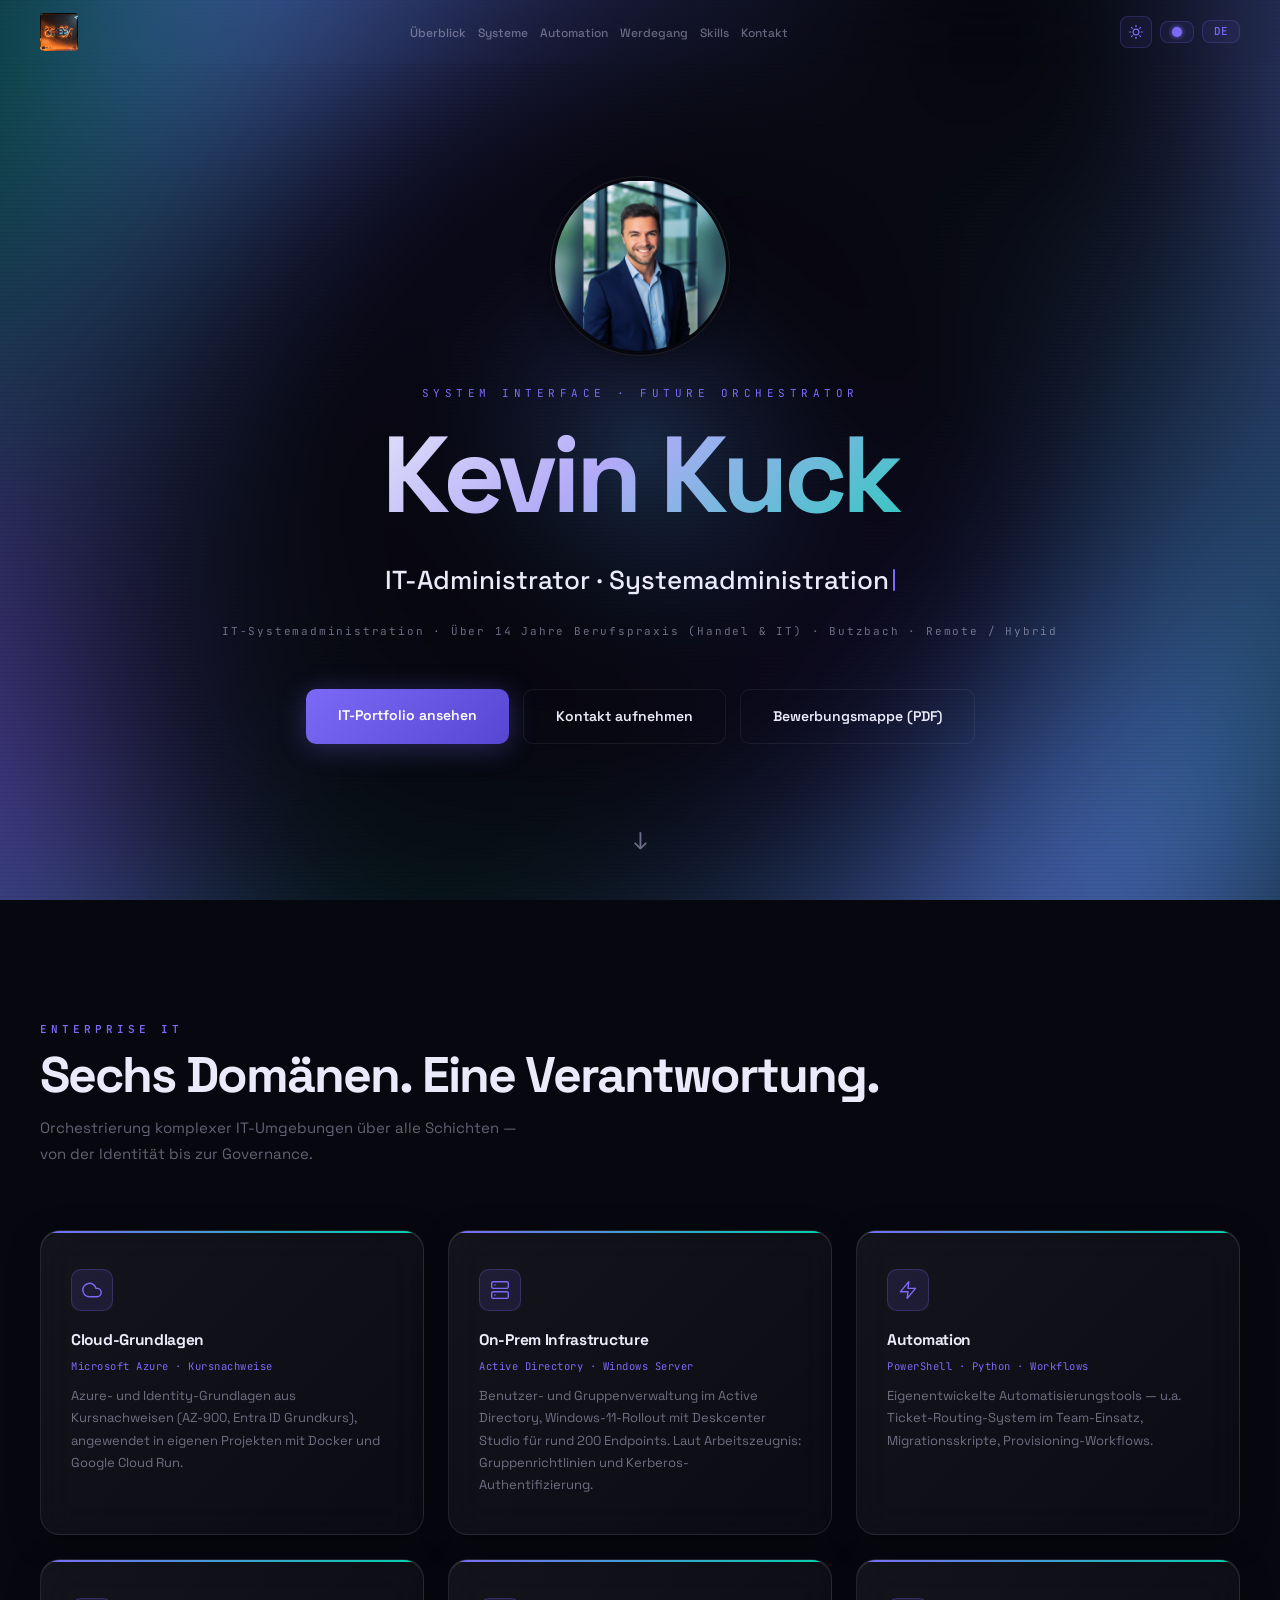
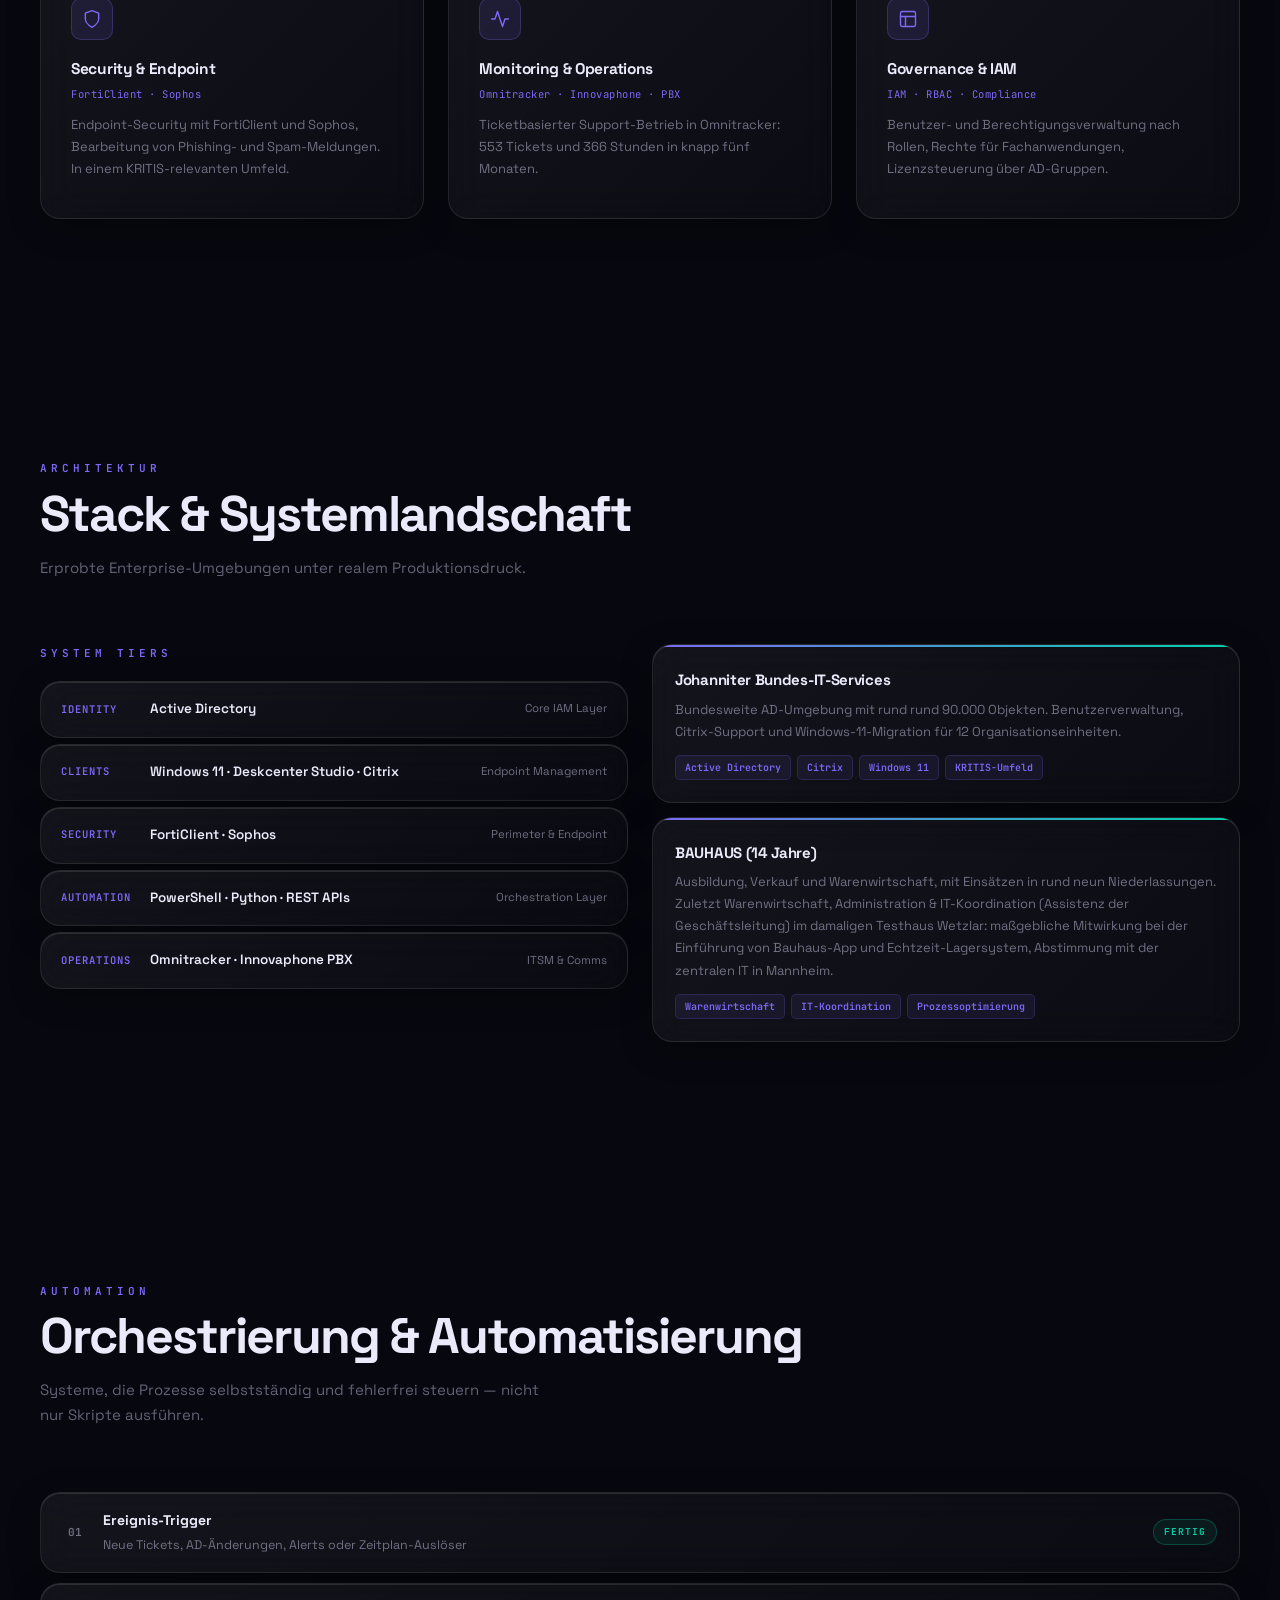
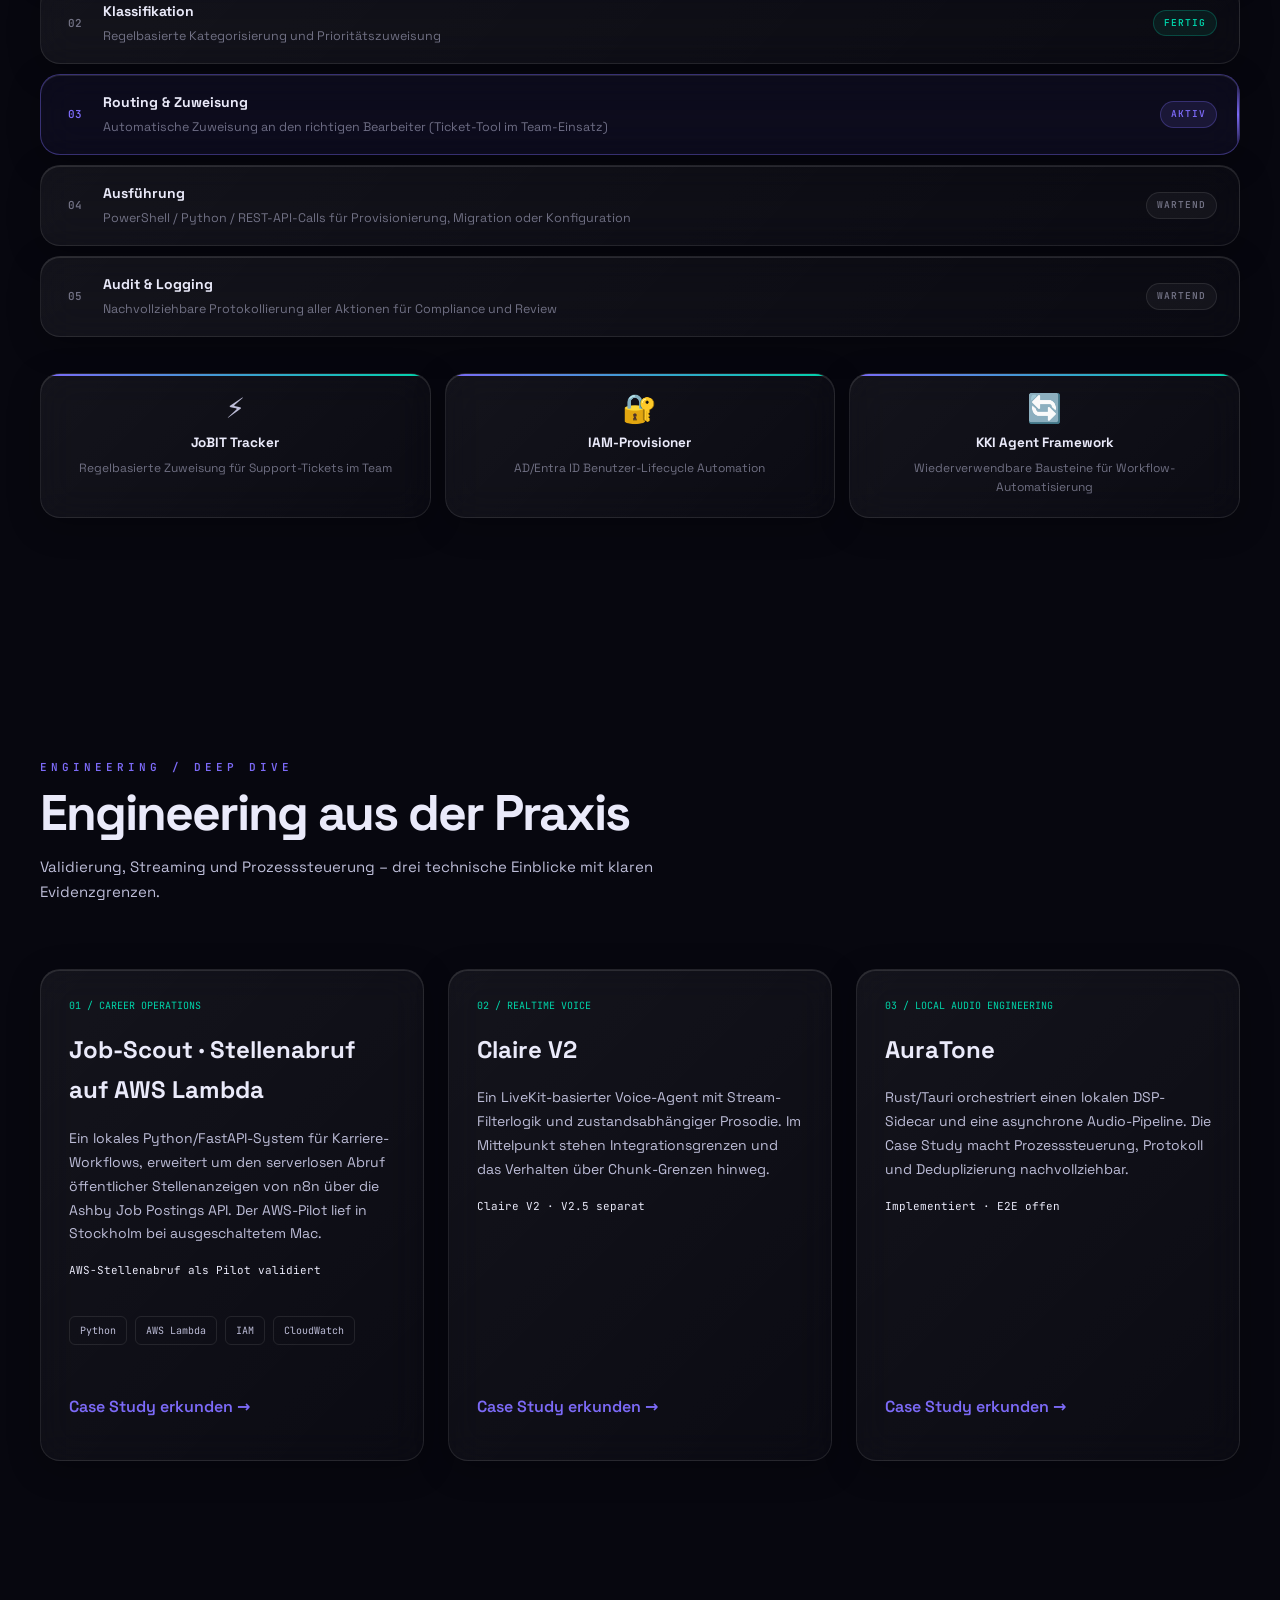
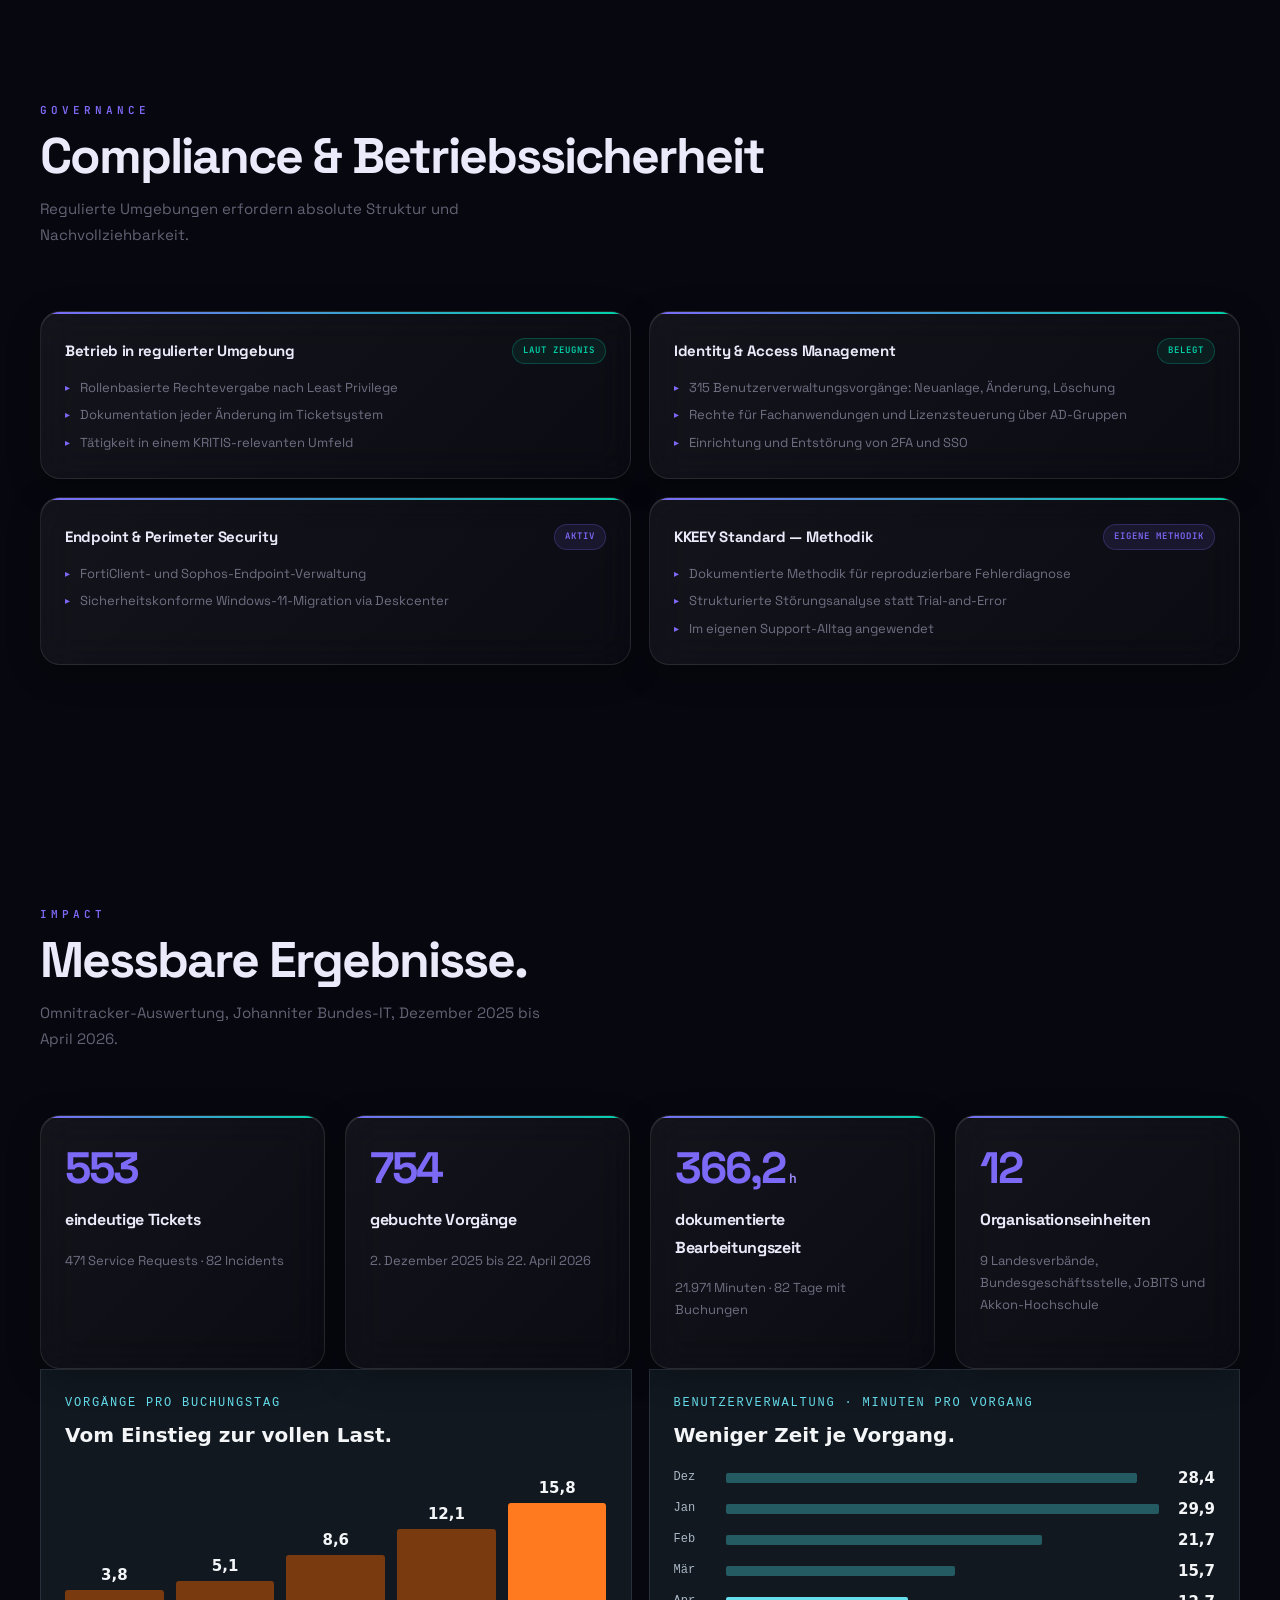
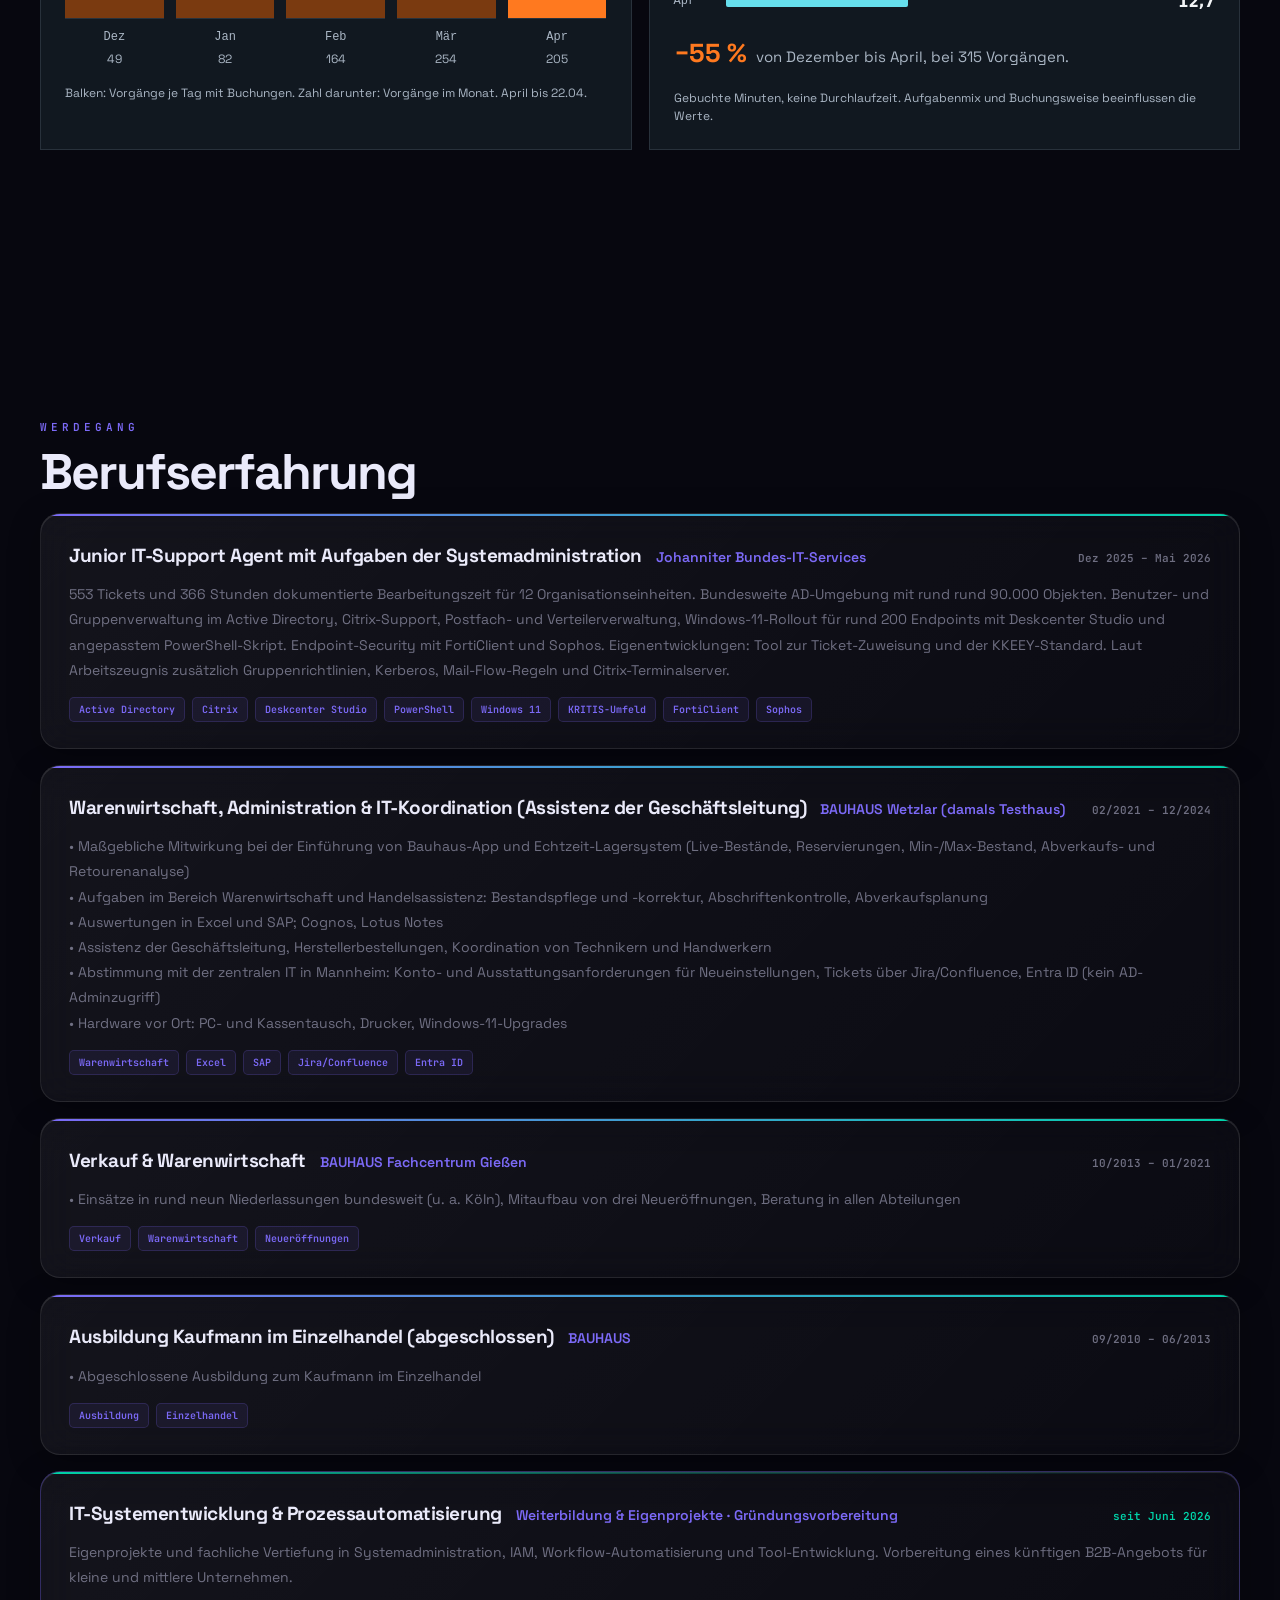
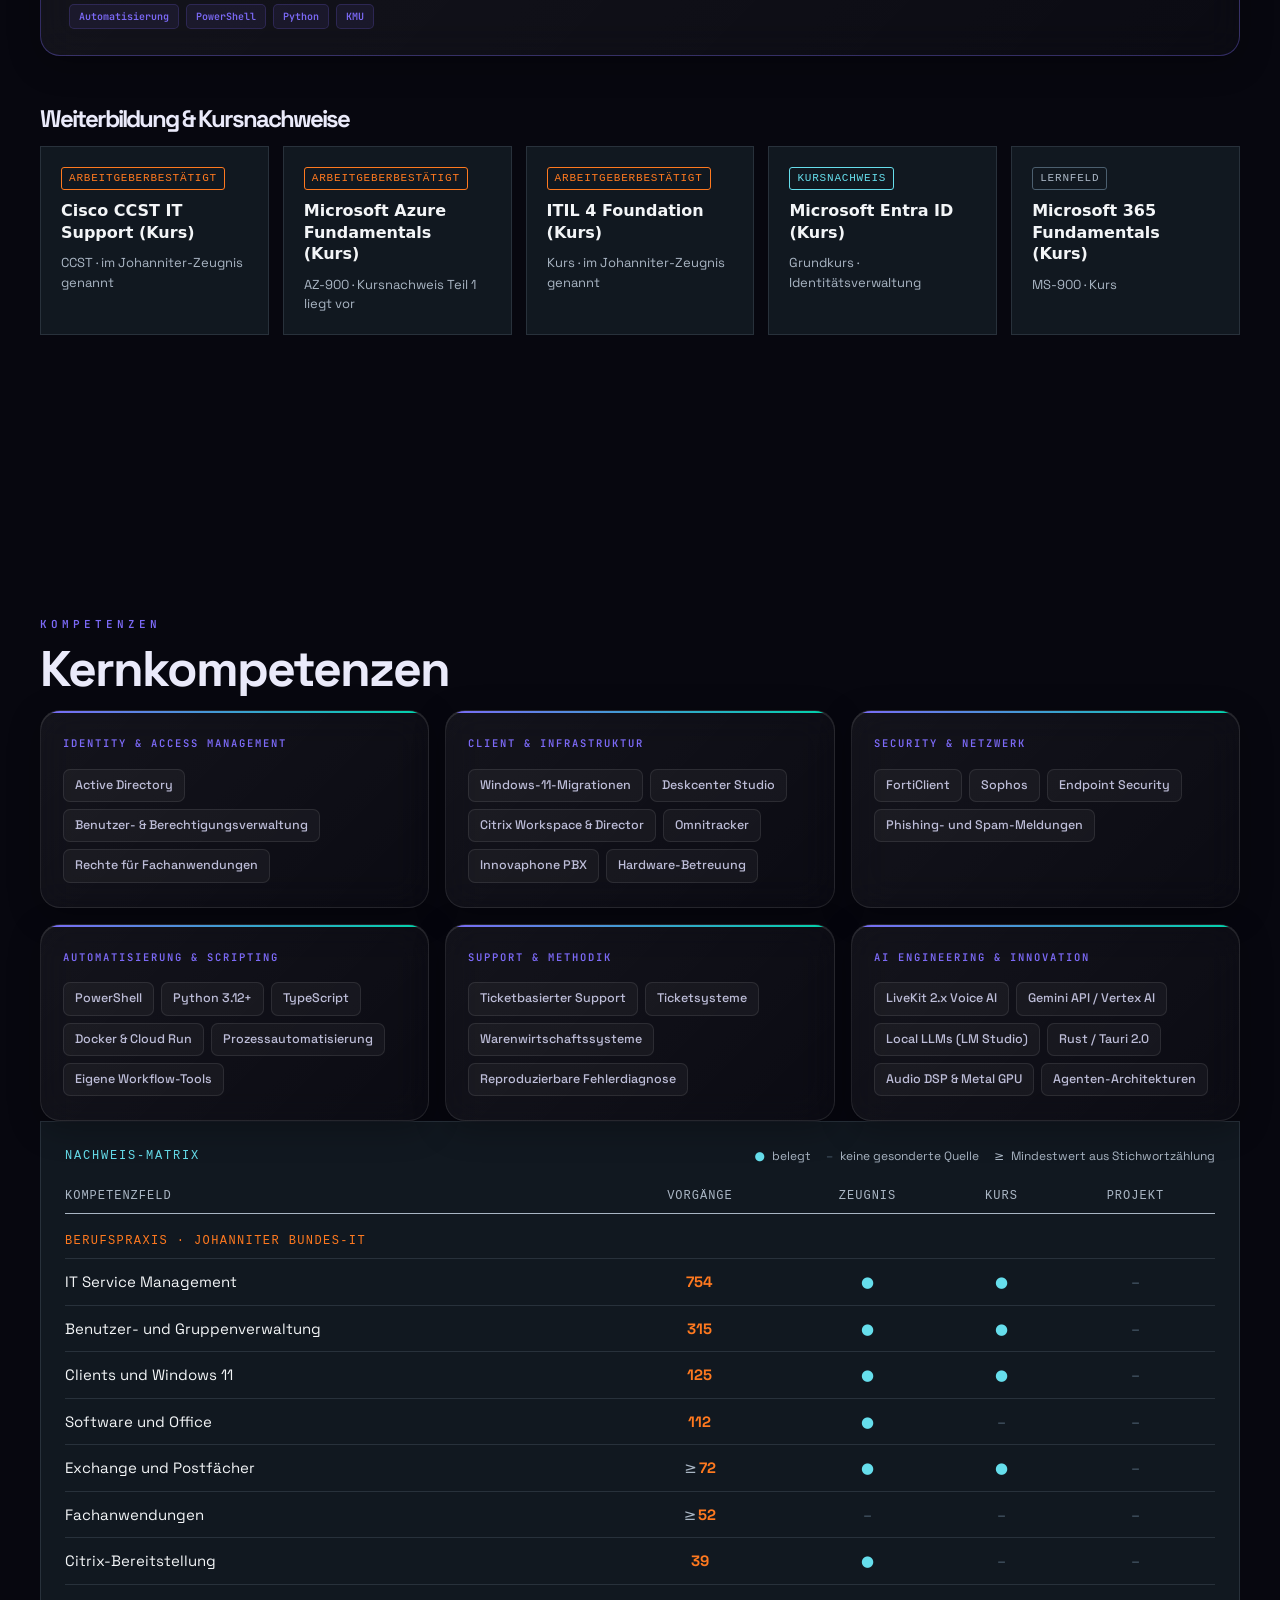
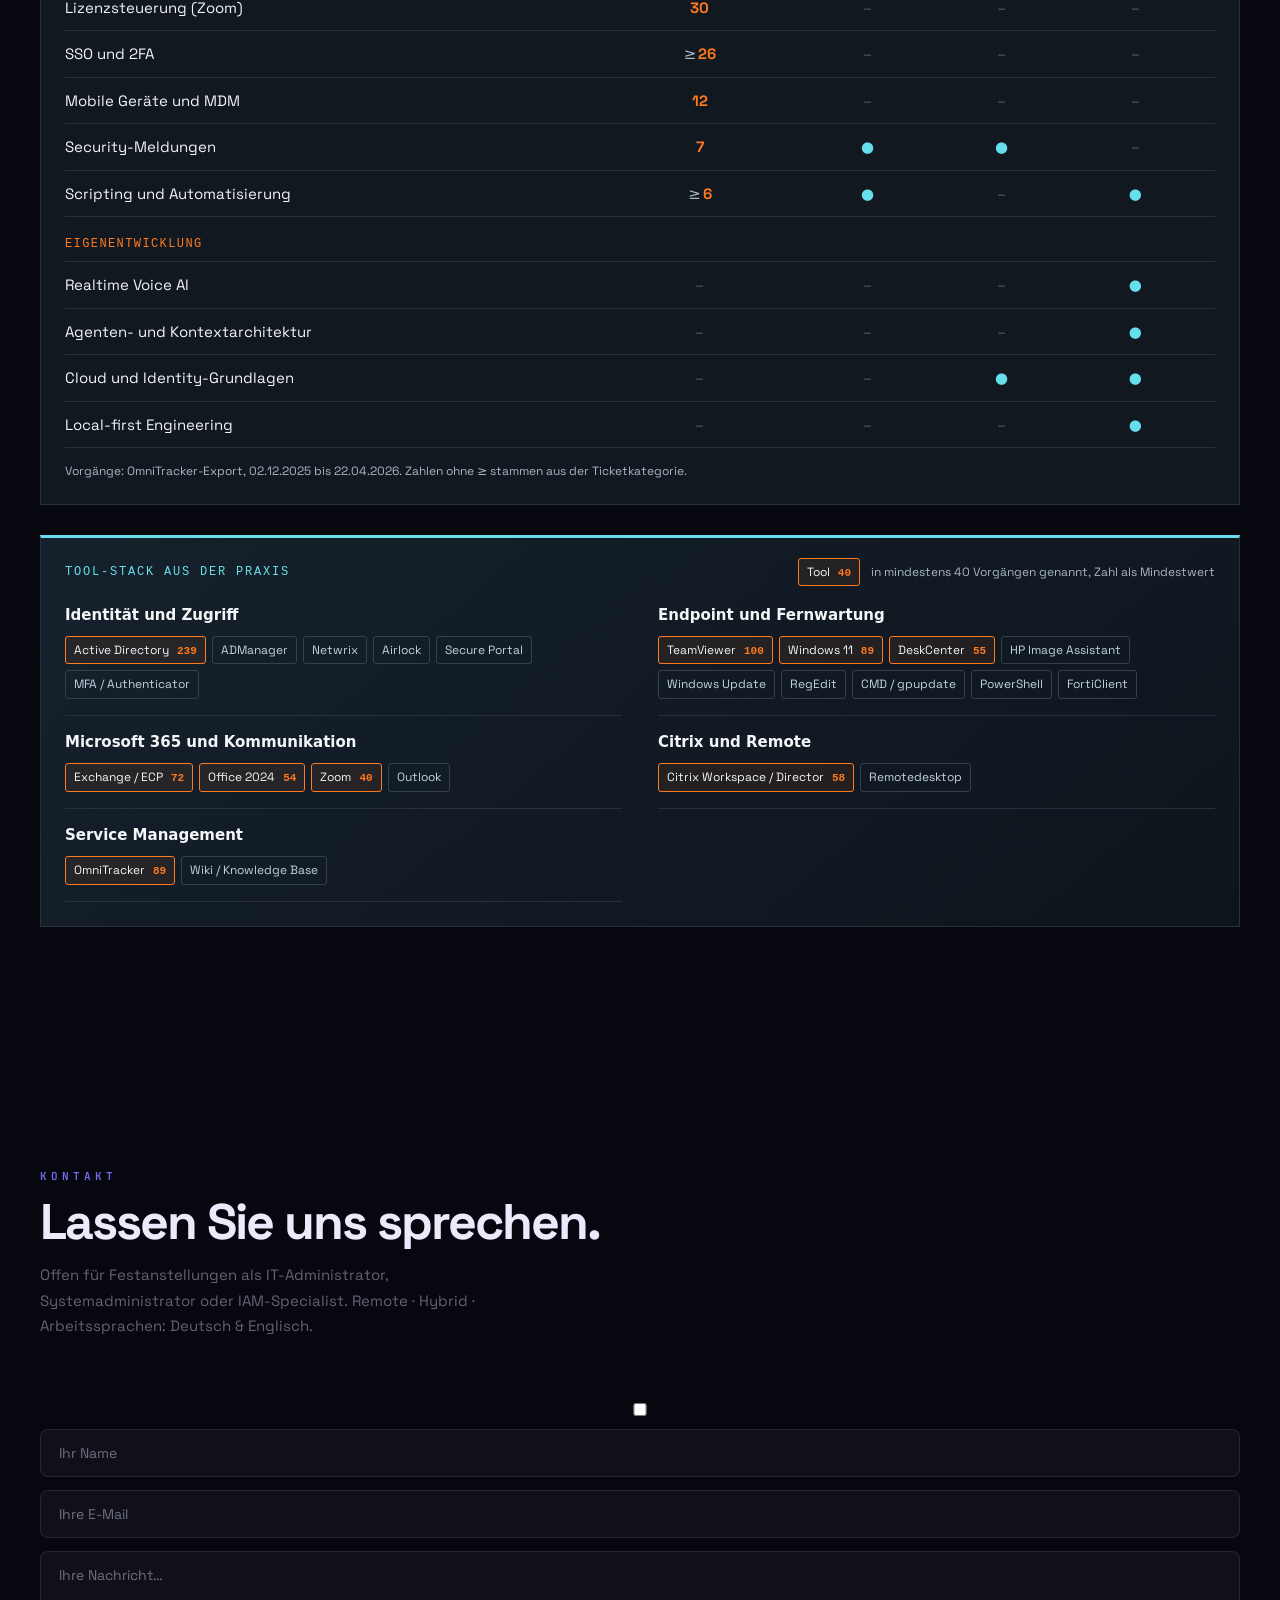
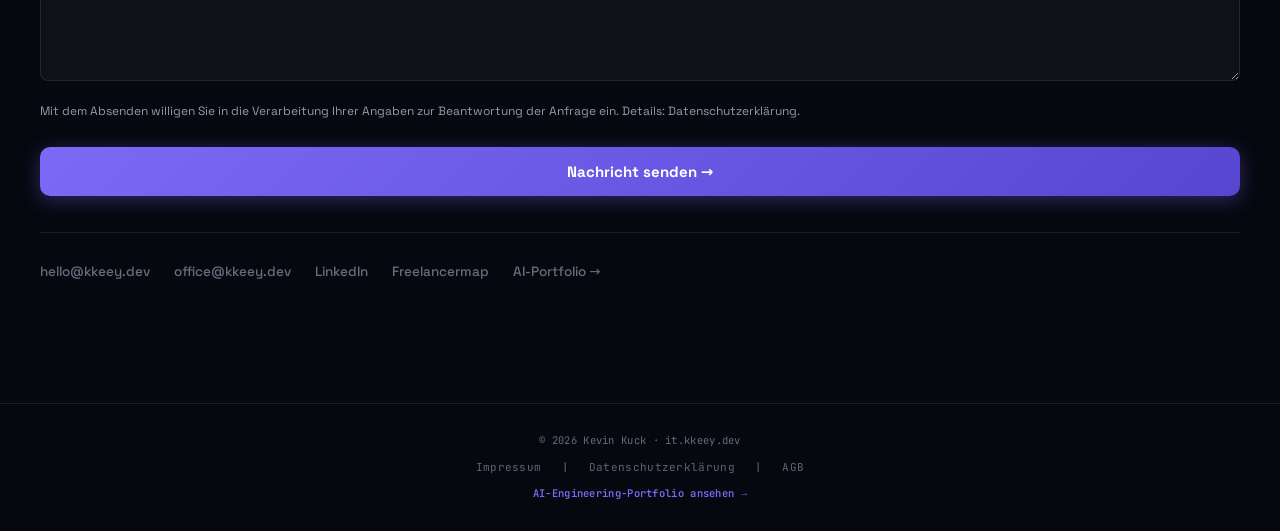
==== commit 360085fc: "Clarify Job Scout source and refine IT portfolio cards" ====
--- a/index.html
+++ b/index.html
@@ -13,7 +13,7 @@
   <meta property="og:url" content="https://it.kkeey.dev/" />
   <meta property="og:image" content="https://it.kkeey.dev/assets/og-image.jpg" />
   <link rel="stylesheet" href="css/fonts.css?v=20261007b" />
-  <link rel="stylesheet" href="css/style.css?v=20261007b" />
+  <link rel="stylesheet" href="css/style.css?v=20261123-portrait" />
   <style>
     .hero-avatar{width:180px;height:180px;max-width:180px;max-height:180px;border-radius:50%;overflow:hidden;padding:2.5px;margin:0 auto 28px;box-sizing:border-box;flex:none}
     .hero-avatar img{width:100%;height:100%;max-width:none;max-height:100%;object-fit:cover;object-position:center top;border-radius:50%;display:block}
@@ -93,7 +93,7 @@
     <div class="pipeline-container reveal" id="pipelineContainer" role="list"></div>
     <div class="agent-grid" id="agentGrid" role="list"></div>
   </div></section>
-  <section id="engineering" class="engineering" aria-labelledby="engineering-title" data-variant="compact"><div class="container"><p class="section-label">Engineering / Deep Dive</p><h2 class="section-title" id="engineering-title">Engineering aus der Praxis</h2><p class="section-sub">Drei Projekte. Konkrete technische Entscheidungen. Architektur, Codebelege und offene Prüfungen.</p><article class="glass-card case-panel" id="engineering-job-scout"><h3>Job-Scout · Stellenabruf auf AWS Lambda</h3><p>Ein lokales Python/FastAPI-System für Karriere-Workflows, erweitert um den serverlosen Abruf öffentlicher n8n-Stellen. Der AWS-Pilot lief in Stockholm bei ausgeschaltetem Mac.</p><p>AWS-Stellenabruf als Pilot validiert</p><p>Der Pilot umfasst den öffentlichen Stellenabruf. Inbox, Bewerbungsworkflow und Vault bleiben lokal. Der frühere PDF-Code-Review hat einen produktiven PDF-Export offen gelassen.</p><a href="https://kkeey.dev/#engineering-job-scout">Case Study erkunden →</a></article><article class="glass-card case-panel" id="engineering-claire-v2"><h3>Claire V2 — Streaming bis zur Sprachausgabe durchdenken.</h3><p>Ein LiveKit-basierter Voice-Agent mit Stream-Filterlogik und zustandsabhängiger Prosodie. Im Mittelpunkt stehen Integrationsgrenzen und das Verhalten über Chunk-Grenzen hinweg.</p><p>Claire V2 · V2.5 separat</p><p>Der Code-Review betrifft claire-v2. Die bestehende V2.5-Karte ist eine andere Variante. Providerkonfiguration und End-to-End-Verhalten bleiben zu prüfen.</p><a href="https://kkeey.dev/#engineering-claire-v2">Case Study erkunden →</a></article><article class="glass-card case-panel" id="engineering-auratone"><h3>AuraTone — Audioverarbeitung über Prozessgrenzen.</h3><p>Rust/Tauri orchestriert einen lokalen DSP-Sidecar und eine asynchrone Audio-Pipeline. Die Case Study macht Prozesssteuerung, Protokoll und Deduplizierung nachvollziehbar.</p><p>Implementiert · E2E offen</p><p>GPU-Beschleunigung und sichere Prozessbereinigung wurden nicht verifiziert. Aus der Architekturerklärung folgt kein gemessener Audio-Benchmark.</p><a href="https://kkeey.dev/#engineering-auratone">Case Study erkunden →</a></article></div></section>
+  <section id="engineering" class="engineering" aria-labelledby="engineering-title" data-variant="compact"><div class="container"><p class="section-label">Engineering / Deep Dive</p><h2 class="section-title" id="engineering-title">Engineering aus der Praxis</h2><p class="section-sub">Drei Projekte. Konkrete technische Entscheidungen. Architektur, Codebelege und offene Prüfungen.</p><article class="glass-card case-panel" id="engineering-job-scout"><h3>Job-Scout · Stellenabruf auf AWS Lambda</h3><p>Ein lokales Python/FastAPI-System für Karriere-Workflows, erweitert um den serverlosen Abruf öffentlicher Stellenanzeigen von n8n über die Ashby Job Postings API. Der AWS-Pilot lief in Stockholm bei ausgeschaltetem Mac.</p><p>AWS-Stellenabruf als Pilot validiert</p><p>Der Pilot umfasst den öffentlichen Stellenabruf. Inbox, Bewerbungsworkflow und Vault bleiben lokal. Der frühere PDF-Code-Review hat einen produktiven PDF-Export offen gelassen.</p><a href="https://kkeey.dev/#engineering-job-scout">Case Study erkunden →</a></article><article class="glass-card case-panel" id="engineering-claire-v2"><h3>Claire V2 — Streaming bis zur Sprachausgabe durchdenken.</h3><p>Ein LiveKit-basierter Voice-Agent mit Stream-Filterlogik und zustandsabhängiger Prosodie. Im Mittelpunkt stehen Integrationsgrenzen und das Verhalten über Chunk-Grenzen hinweg.</p><p>Claire V2 · V2.5 separat</p><p>Der Code-Review betrifft claire-v2. Die bestehende V2.5-Karte ist eine andere Variante. Providerkonfiguration und End-to-End-Verhalten bleiben zu prüfen.</p><a href="https://kkeey.dev/#engineering-claire-v2">Case Study erkunden →</a></article><article class="glass-card case-panel" id="engineering-auratone"><h3>AuraTone — Audioverarbeitung über Prozessgrenzen.</h3><p>Rust/Tauri orchestriert einen lokalen DSP-Sidecar und eine asynchrone Audio-Pipeline. Die Case Study macht Prozesssteuerung, Protokoll und Deduplizierung nachvollziehbar.</p><p>Implementiert · E2E offen</p><p>GPU-Beschleunigung und sichere Prozessbereinigung wurden nicht verifiziert. Aus der Architekturerklärung folgt kein gemessener Audio-Benchmark.</p><a href="https://kkeey.dev/#engineering-auratone">Case Study erkunden →</a></article></div></section>
 <section id="compliance" class="section-alt" aria-labelledby="complianceHeading"><div class="container">
     <p class="section-label"><span id="complianceLabel">Governance</span></p>
     <h2 class="section-title" id="complianceHeading"><span id="complianceTitle">Compliance & Betriebssicherheit</span></h2>
@@ -232,8 +232,8 @@
   <p class="footer-legal"><a href="impressum.html">Impressum</a> &nbsp;|&nbsp; <a href="datenschutz.html">Datenschutzerklärung</a> &nbsp;|&nbsp; <a href="agb.html">AGB</a></p>
   <p class="footer-cross"><a href="https://kkeey.dev/" target="_blank" rel="noopener noreferrer" id="footerCross">AI-Engineering-Portfolio ansehen →</a></p>
 </footer>
-<script src="js/data.js?v=20261007b" defer></script>
+<script src="js/data.js?v=20261123-jobit" defer></script>
 <script src="js/main.js?v=20261027-rc1" defer></script>
-<script src="js/engineering-cases.js?v=20261123-job-scout" defer></script>
+<script src="js/engineering-cases.js?v=20261123-ashby" defer></script>
 </body>
 </html>
--- a/css/style.css
+++ b/css/style.css
@@ -397,8 +397,8 @@
   border-radius: 50%;
   padding: 2.5px;
   overflow: hidden;
-  background: linear-gradient(135deg, var(--accent-1), var(--accent-2));
-  box-shadow: 0 0 32px rgba(var(--accent-1-rgb), 0.35), 0 0 64px rgba(var(--accent-2-rgb), 0.15);
+  background: var(--kk-bg);
+  box-shadow: inset 0 0 0 1px var(--kk-border), 0 8px 24px var(--kk-shadow);
   margin: 0 auto 28px;
   animation: fadeInUp 0.7s ease both;
 }
@@ -671,9 +671,6 @@
   grid-template-columns: 1fr 1fr;
   gap: 24px;
   align-items: start;
-}
-.systems-layout > * {
-  min-inline-size: 0;
 }
 .tier-stack {
   display: flex;
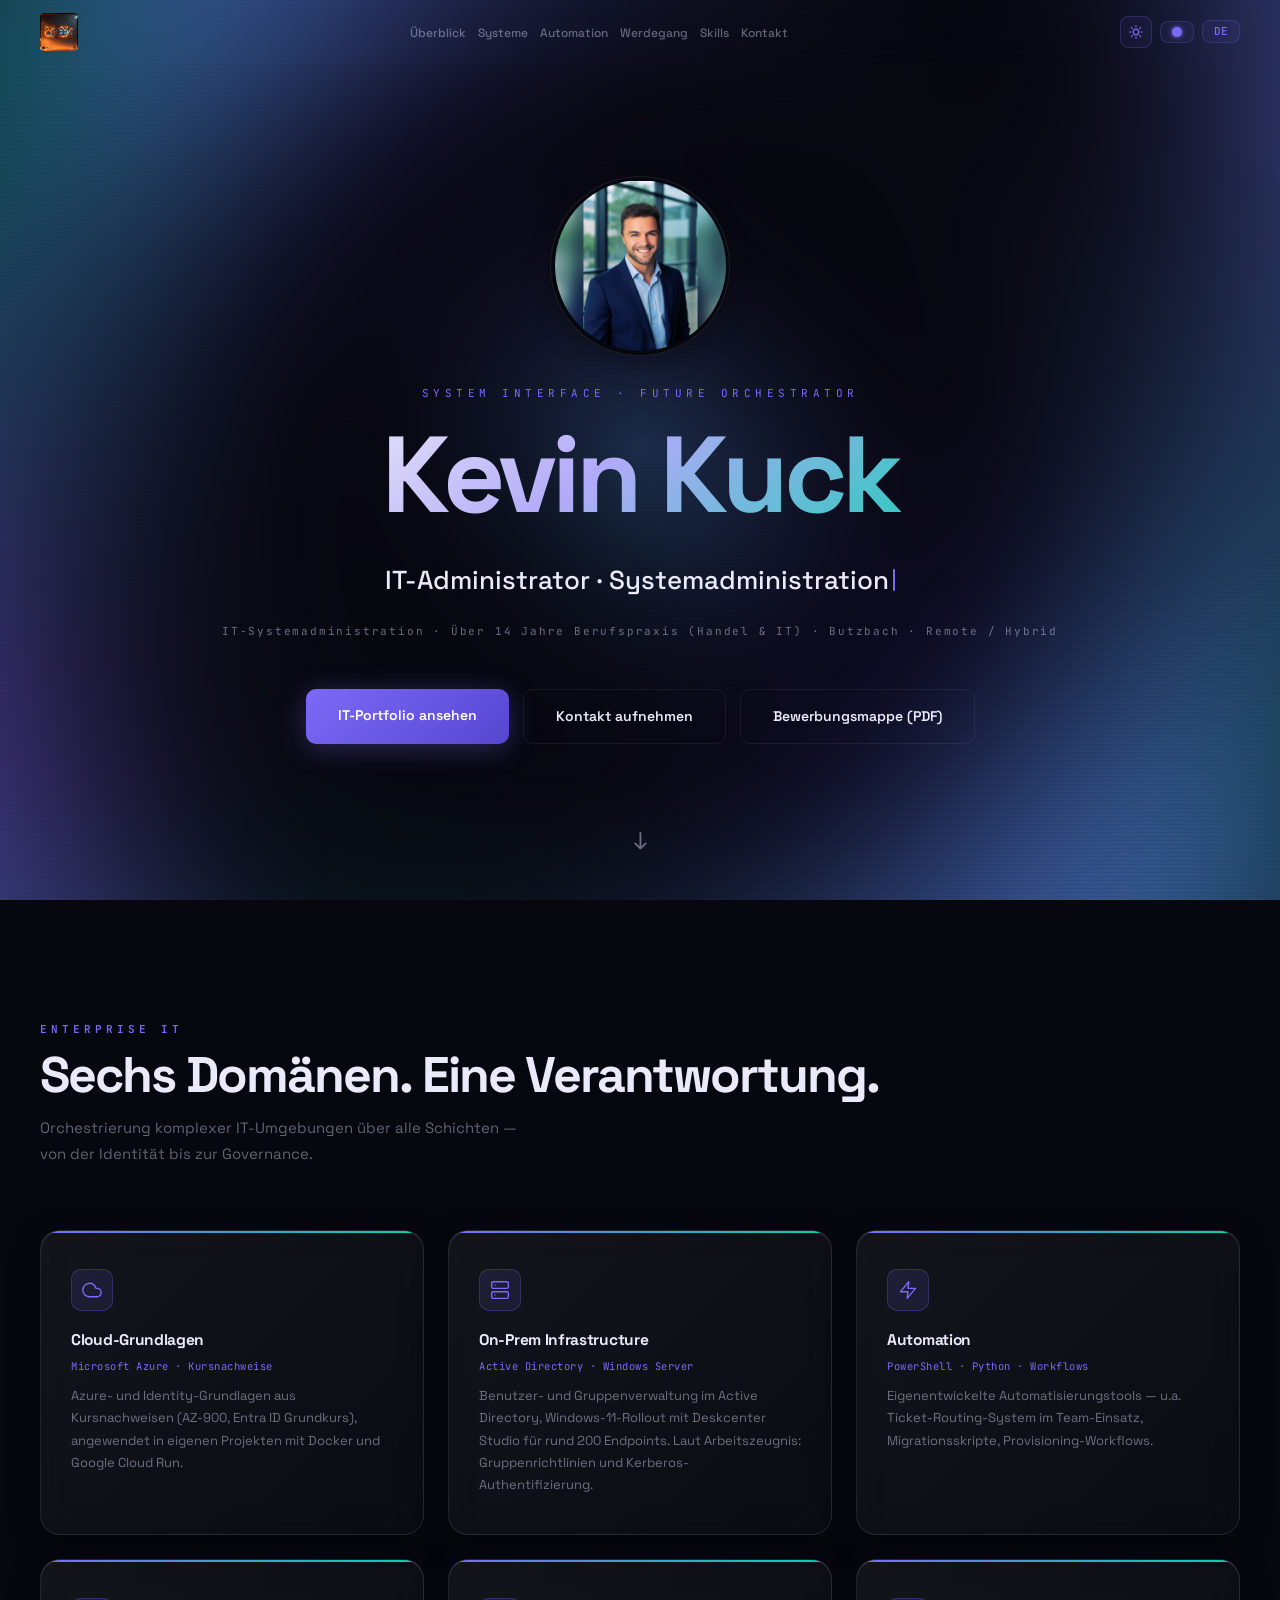
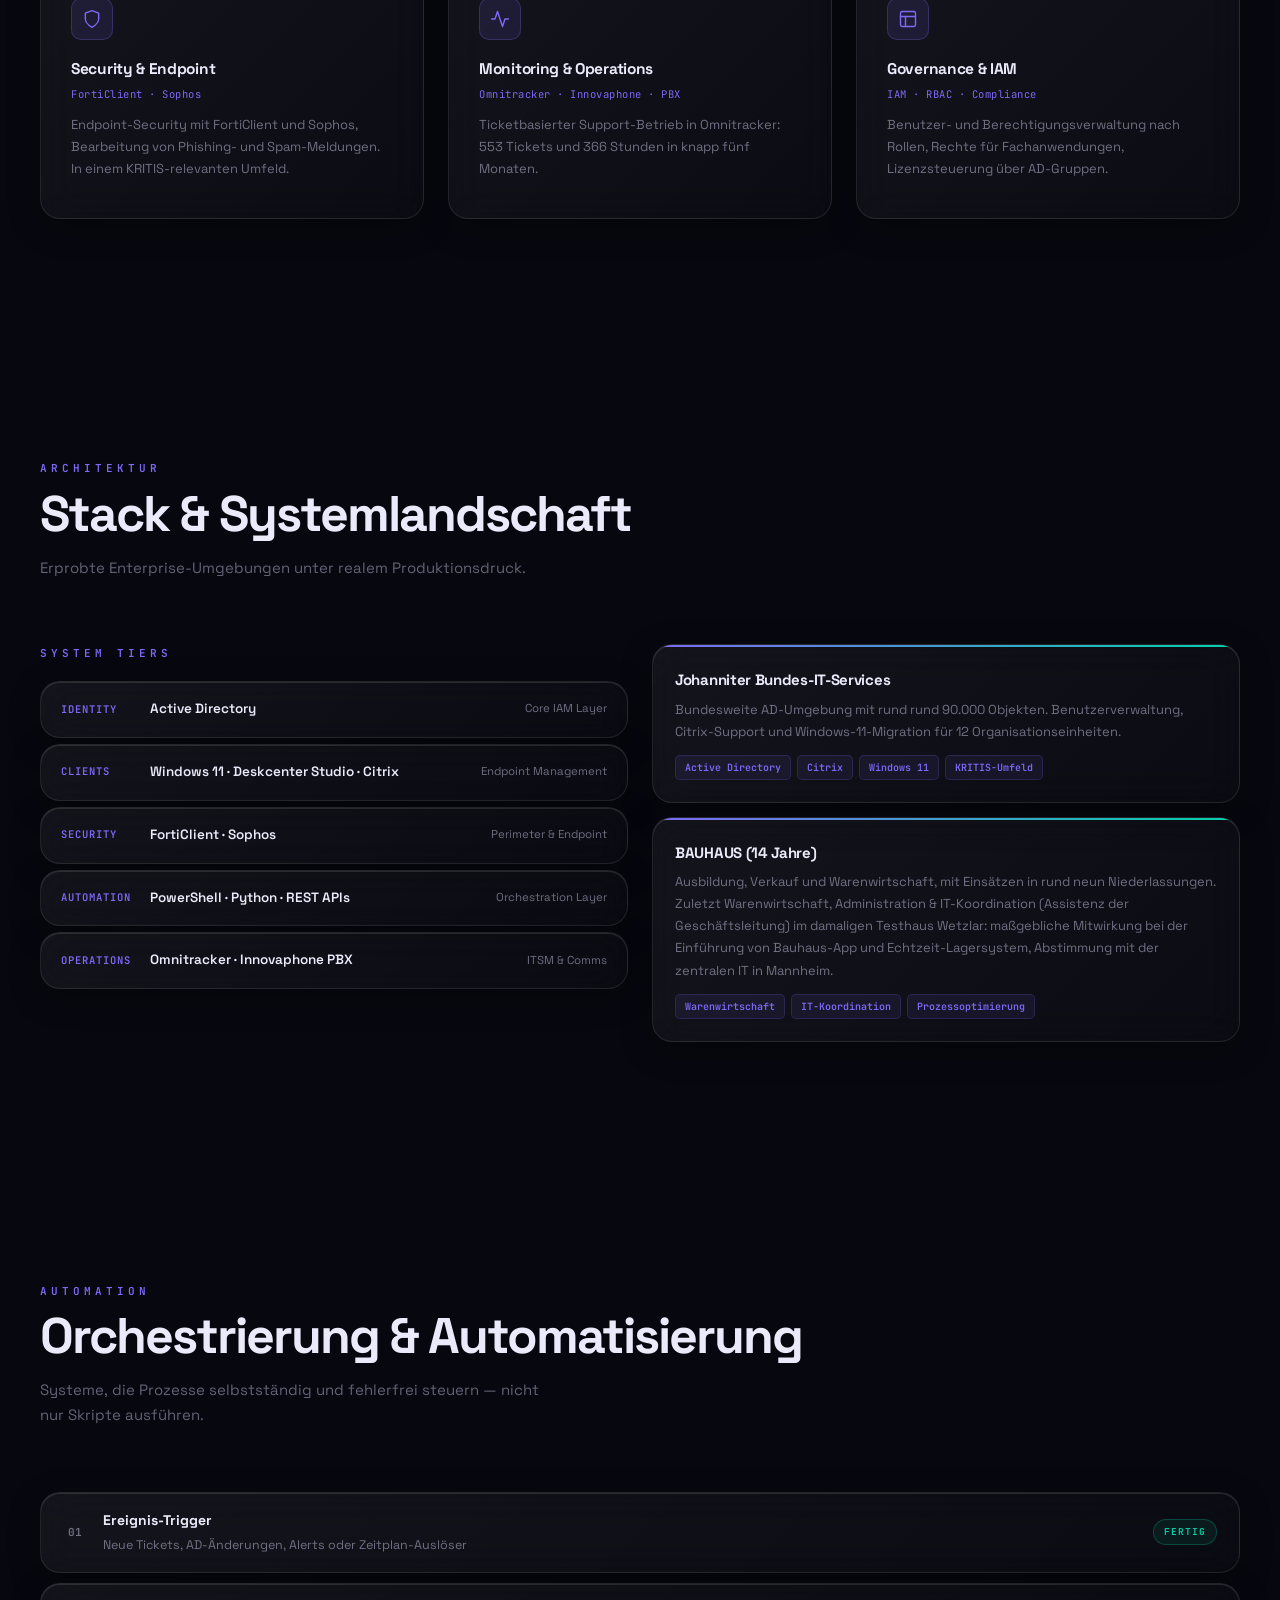
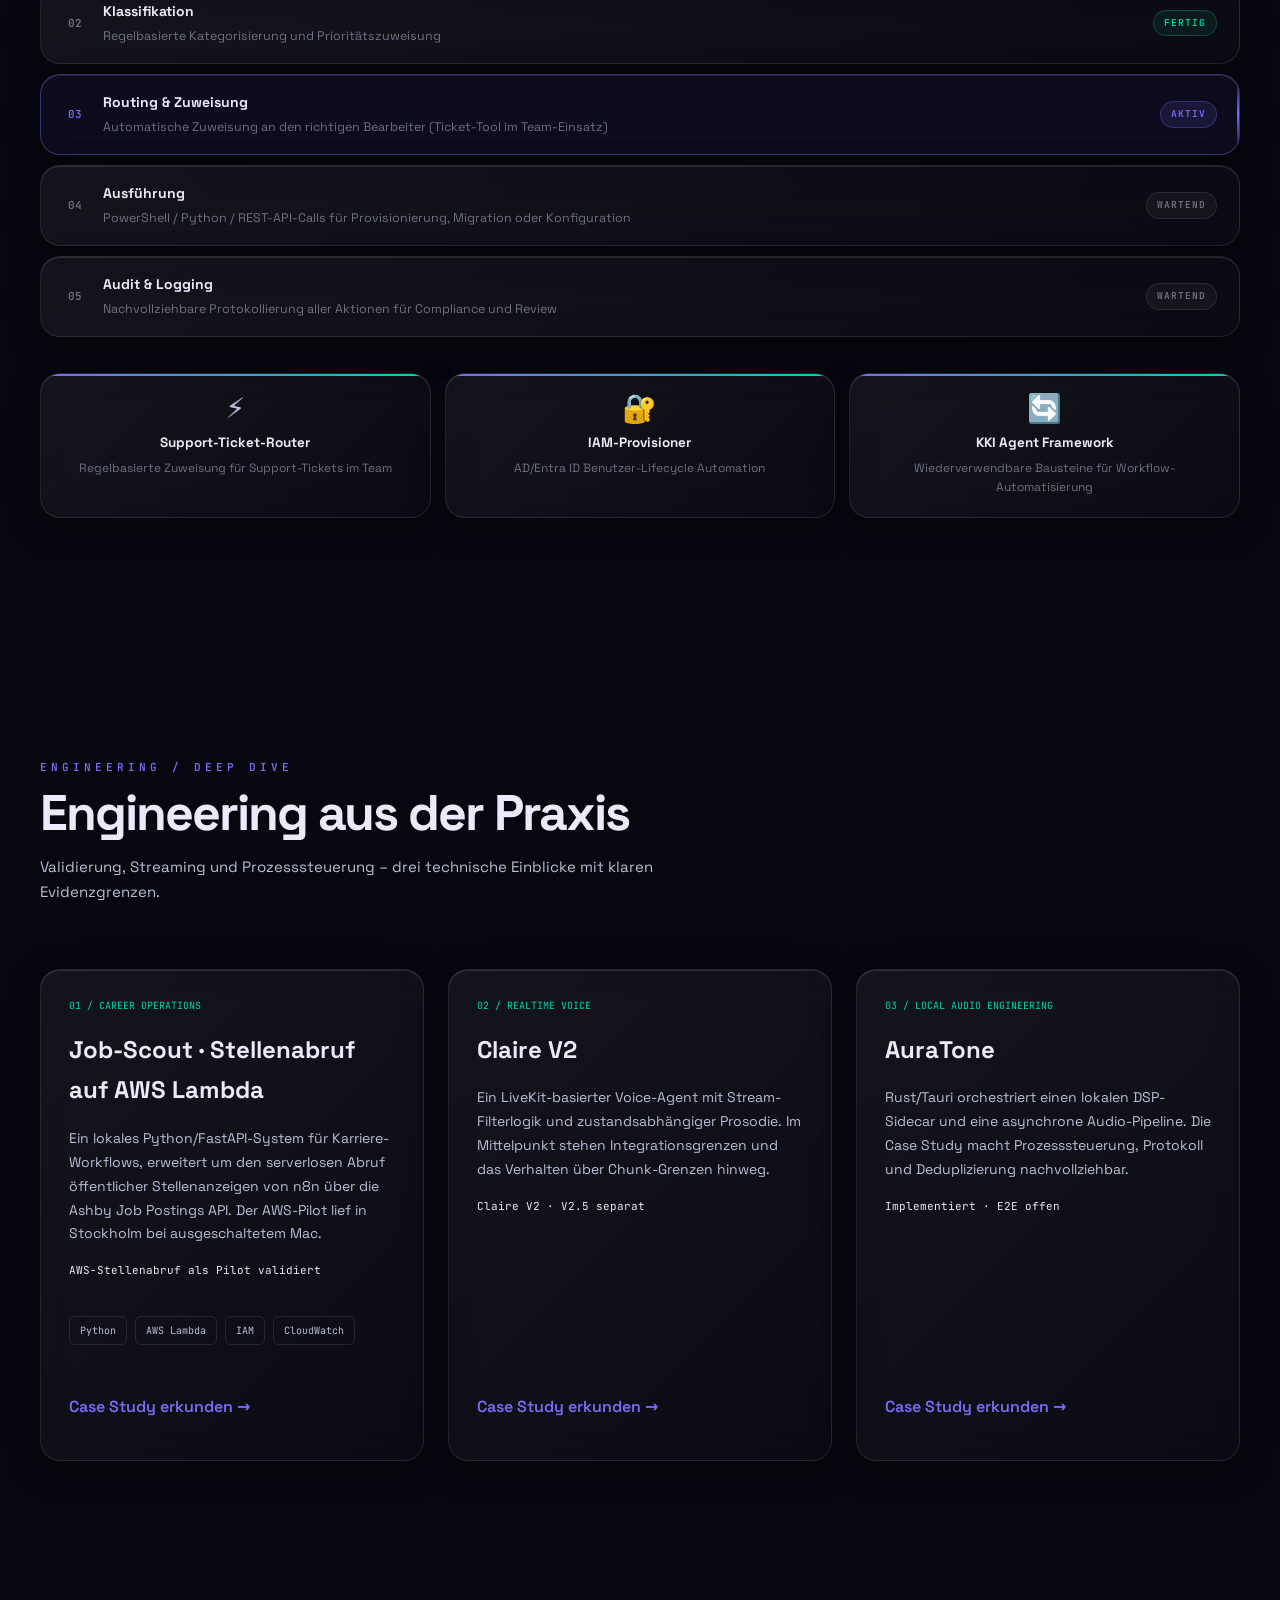
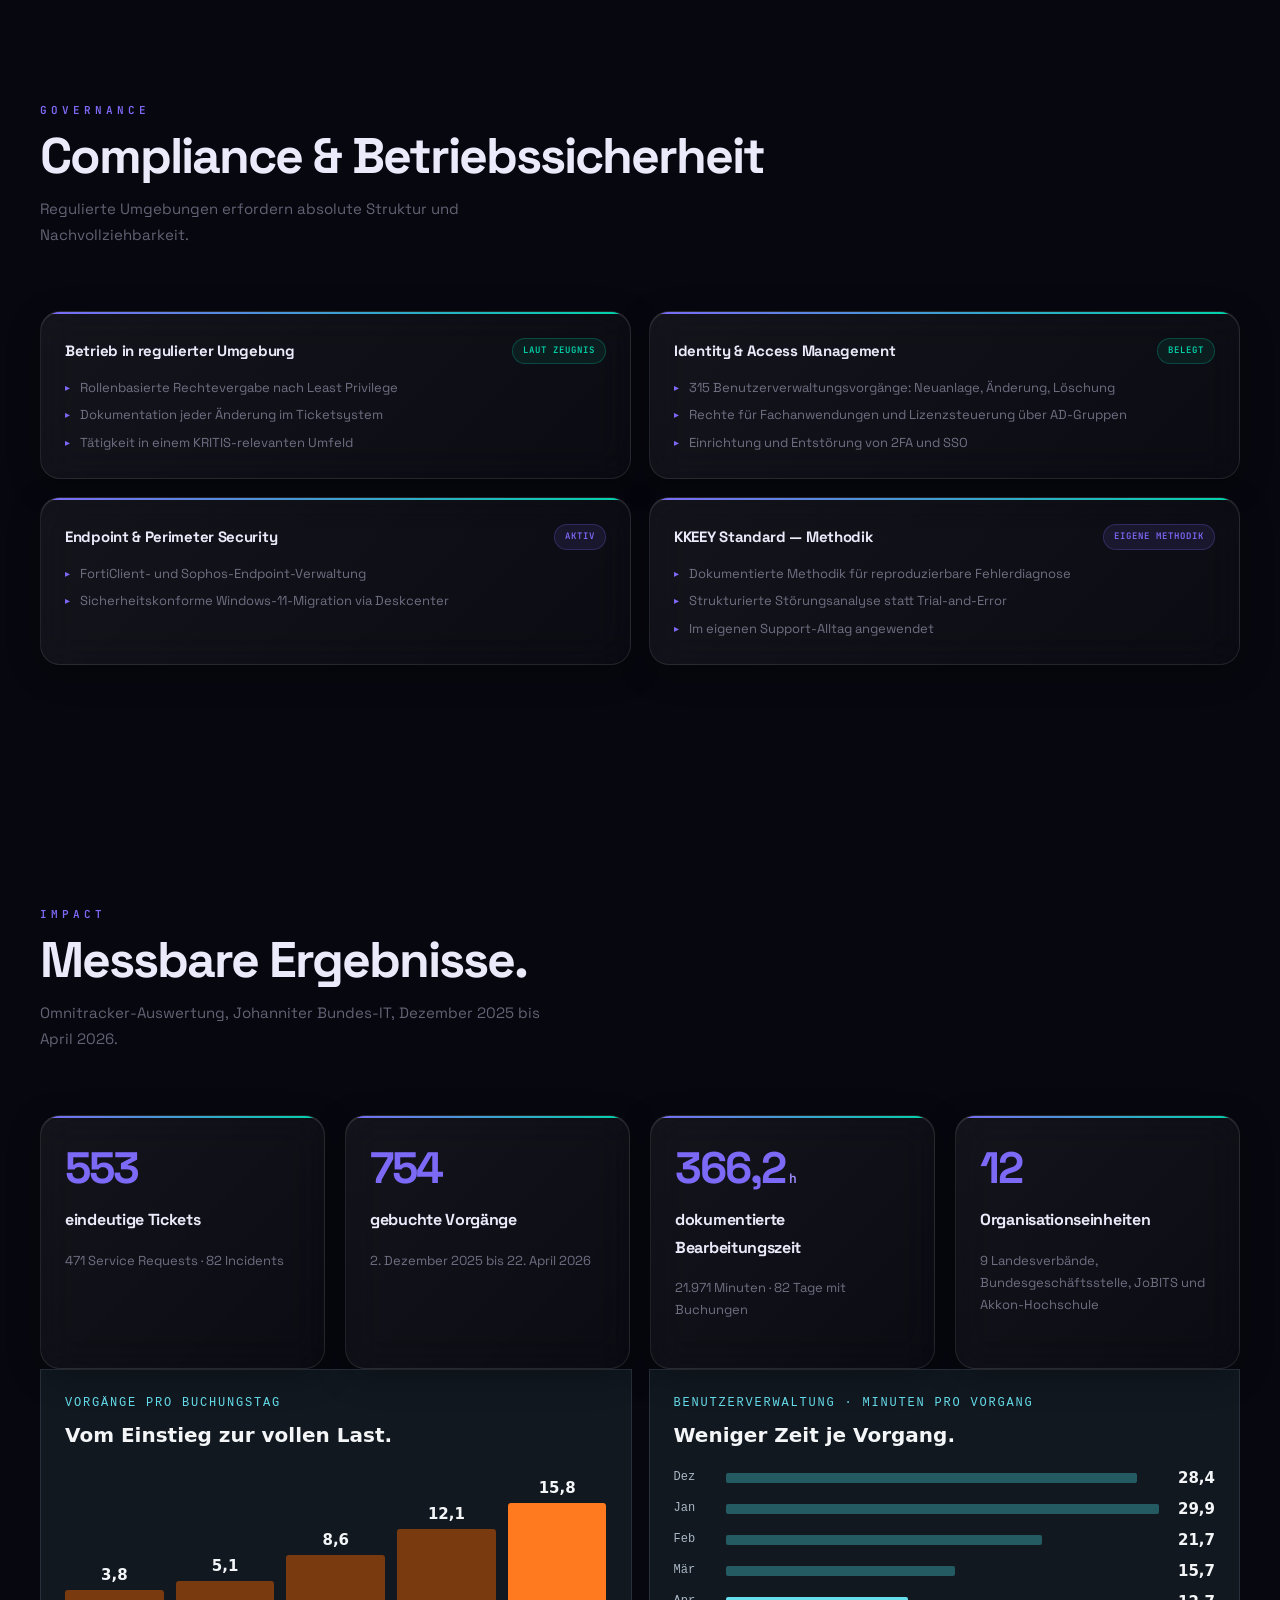
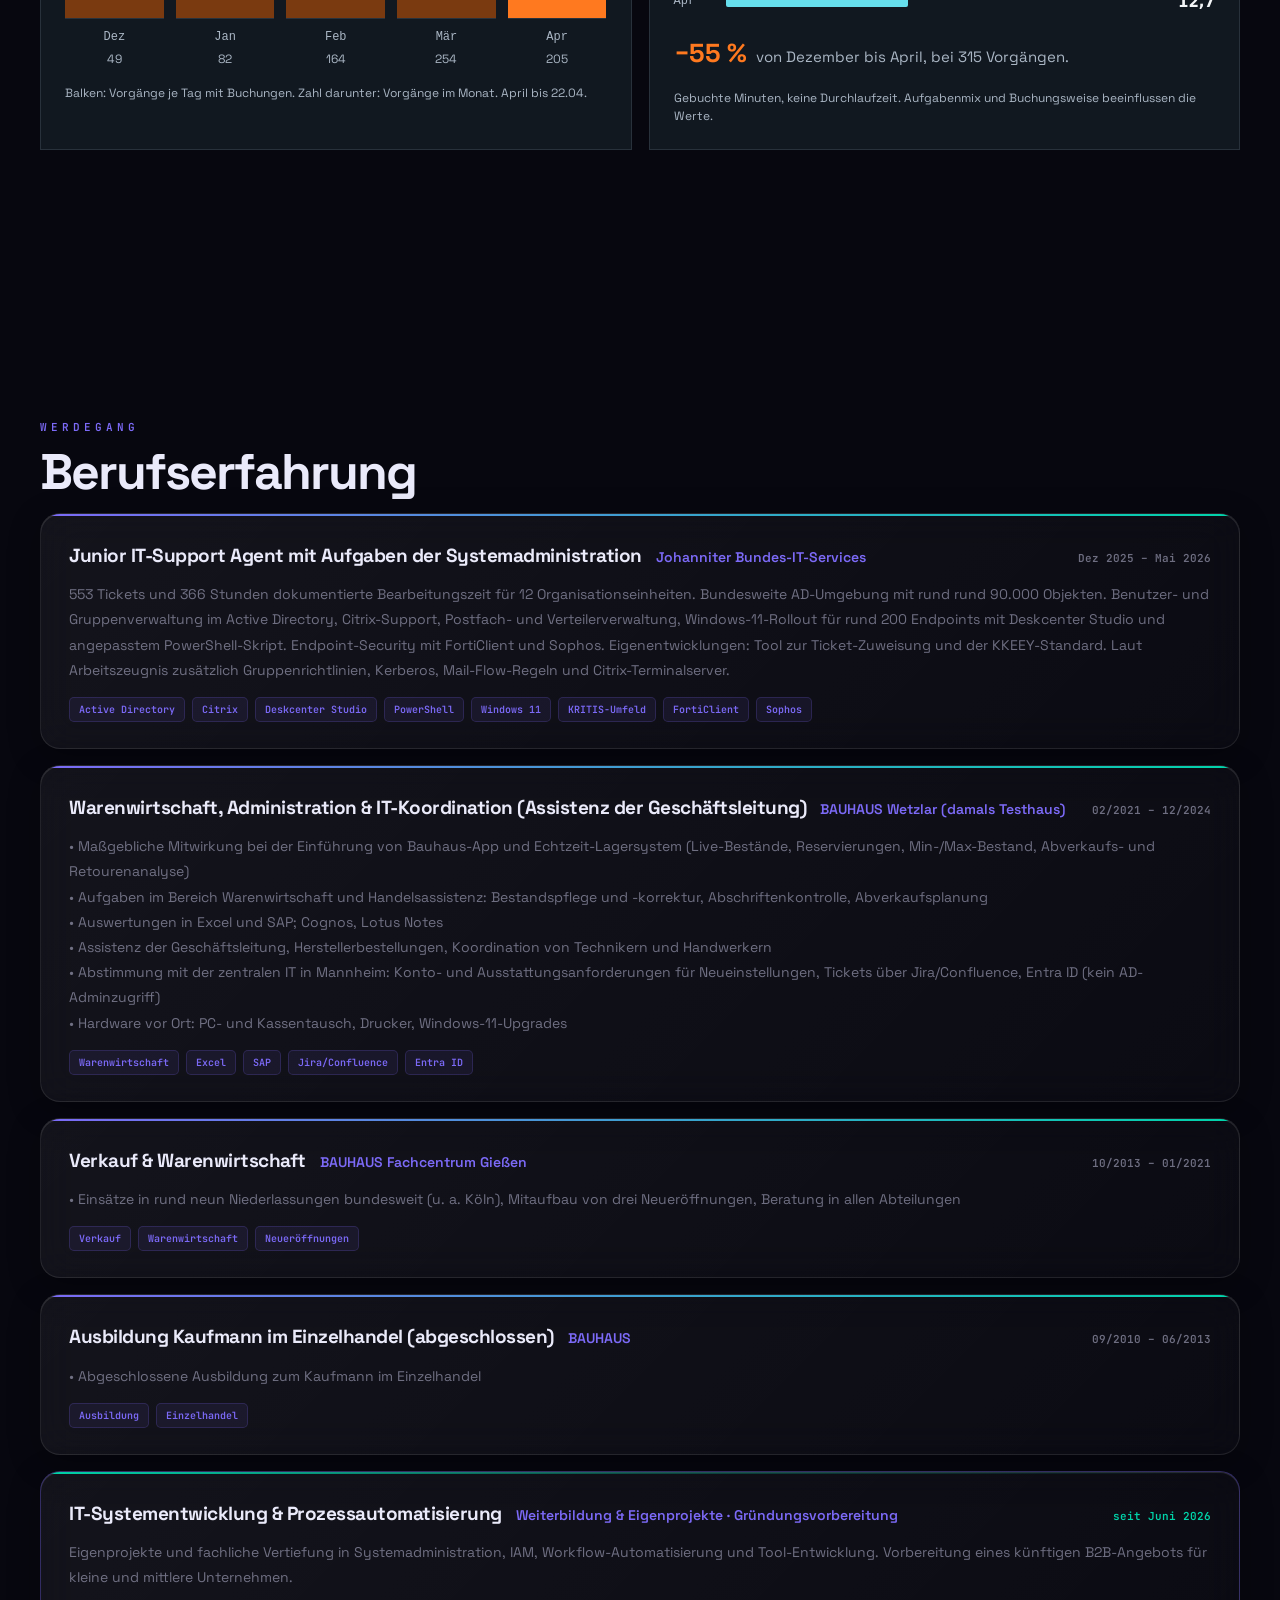
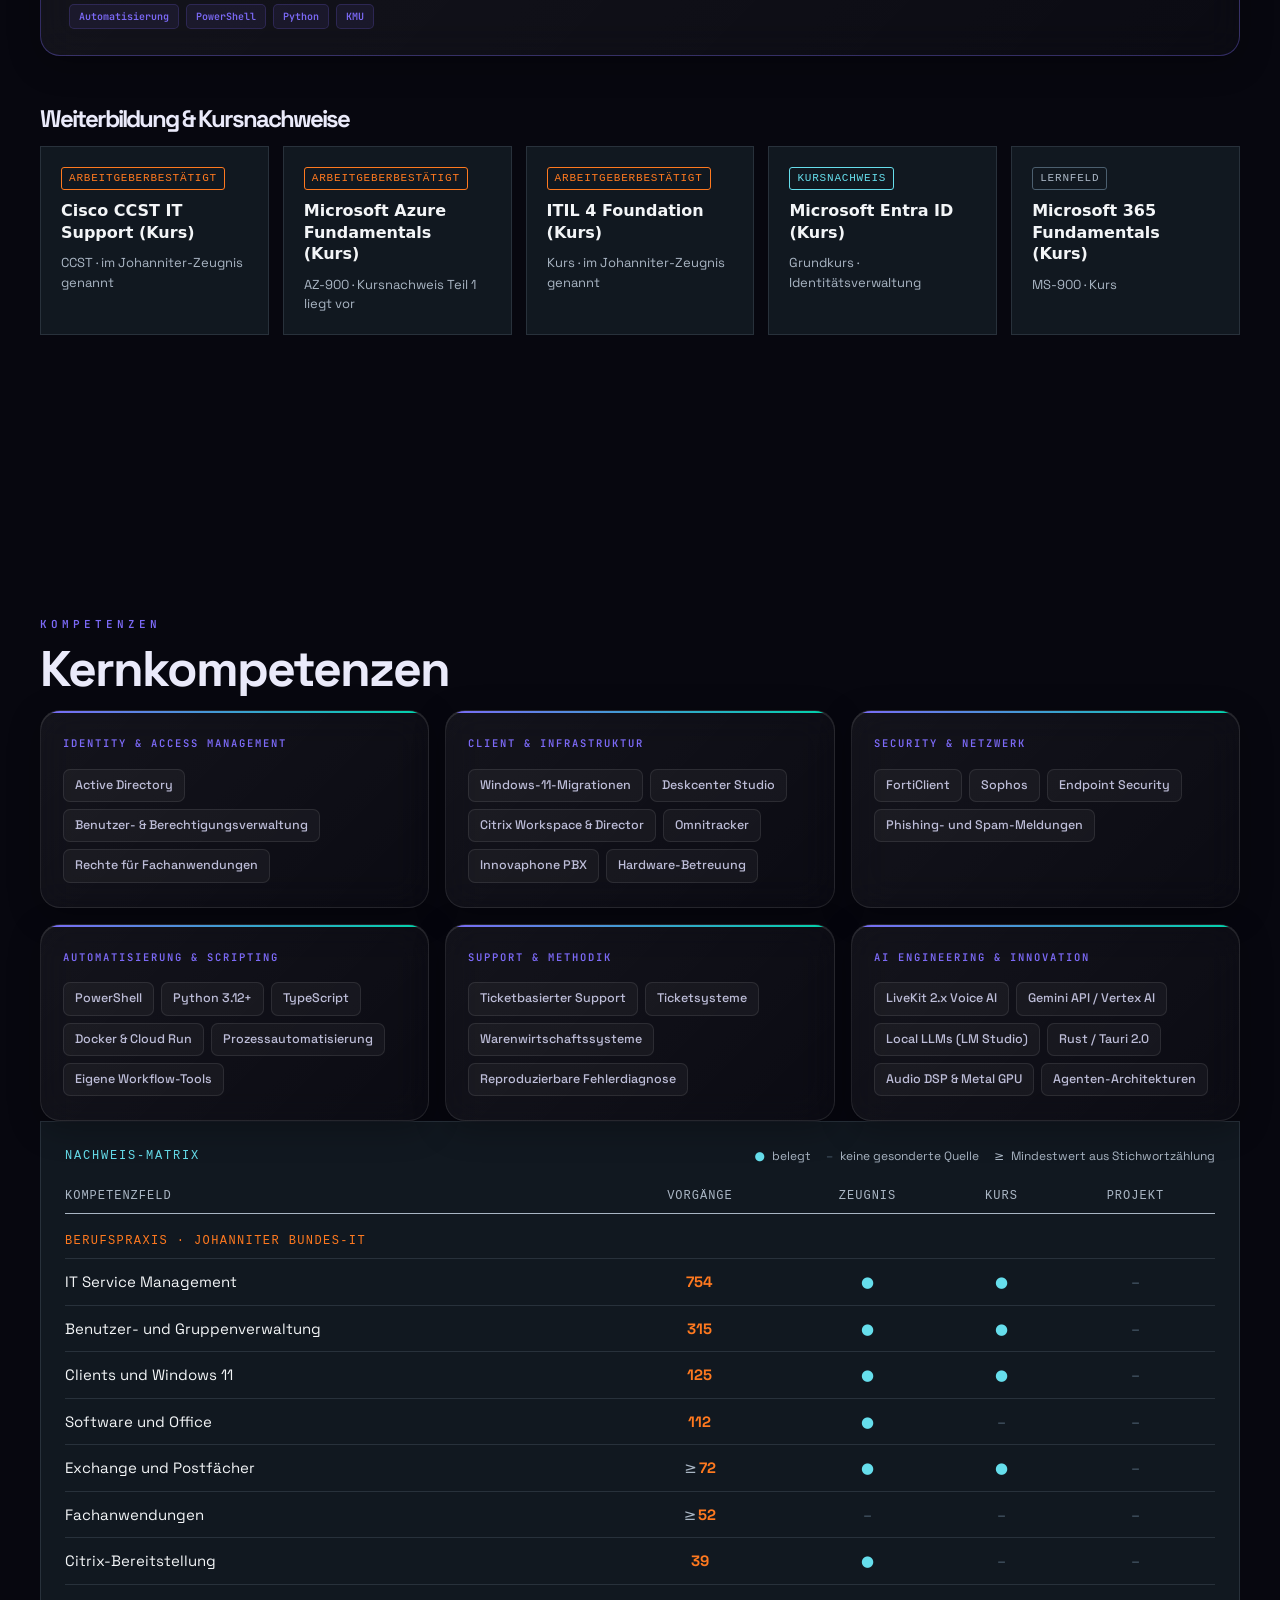
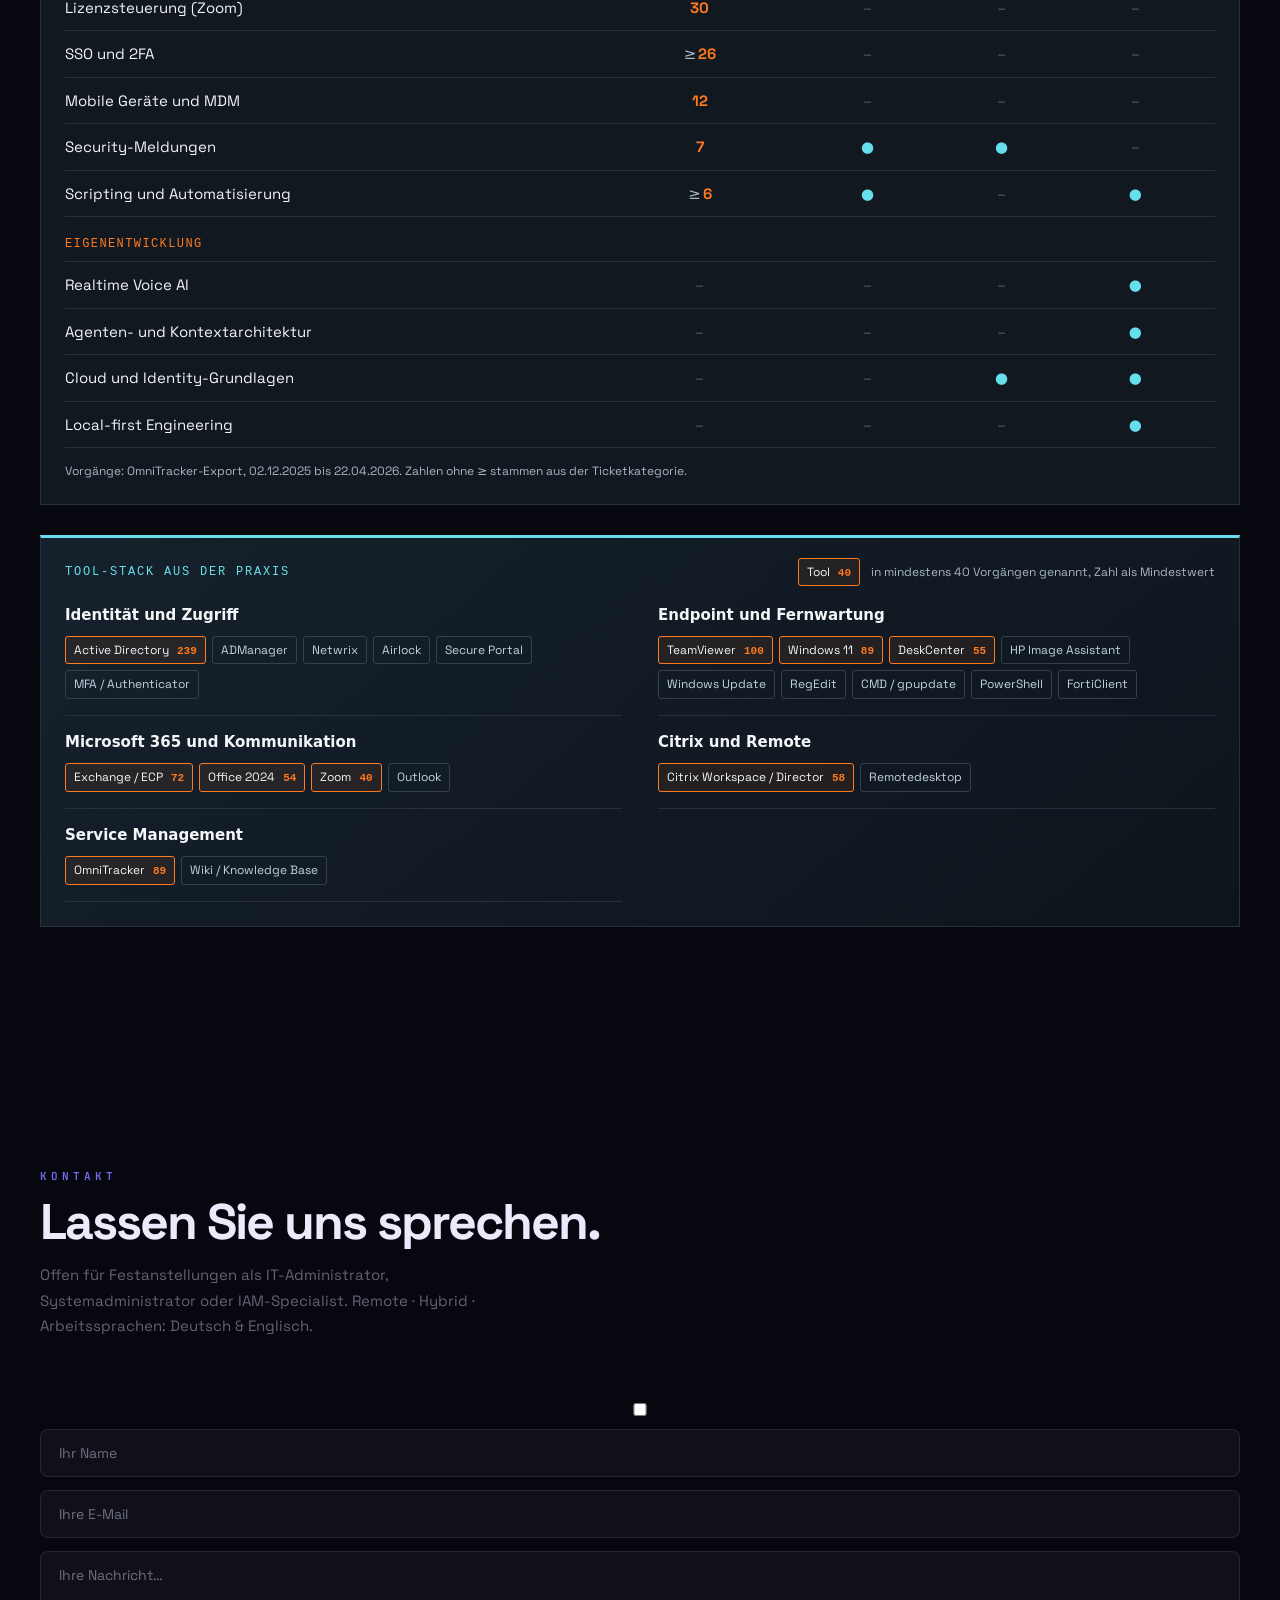
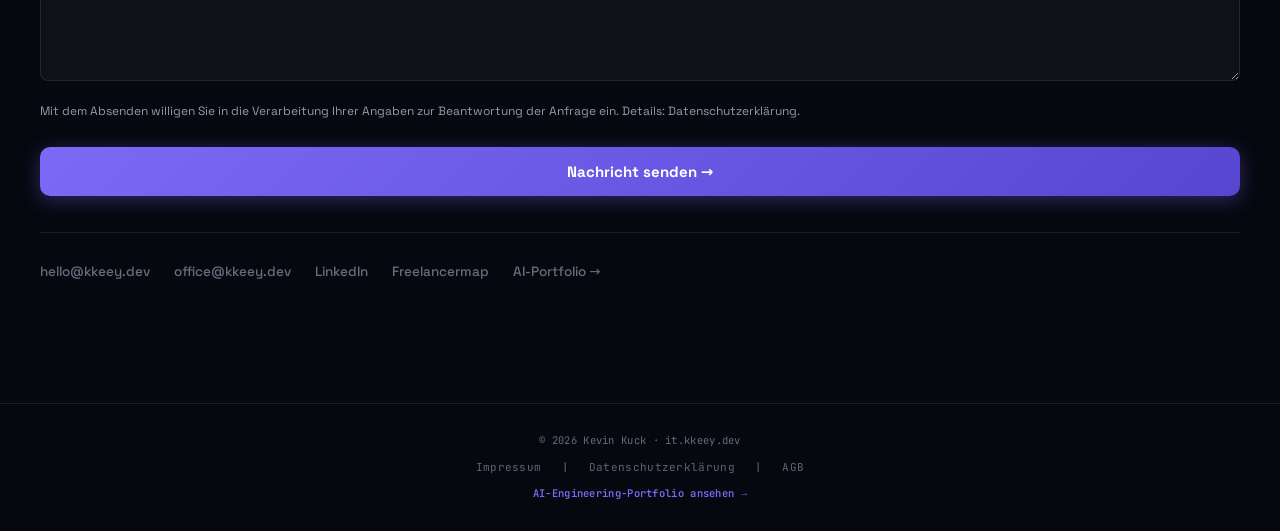
==== commit dd8ccf6c: "Use Support-Ticket-Router as public project label" ====
--- a/index.html
+++ b/index.html
@@ -232,7 +232,7 @@
   <p class="footer-legal"><a href="impressum.html">Impressum</a> &nbsp;|&nbsp; <a href="datenschutz.html">Datenschutzerklärung</a> &nbsp;|&nbsp; <a href="agb.html">AGB</a></p>
   <p class="footer-cross"><a href="https://kkeey.dev/" target="_blank" rel="noopener noreferrer" id="footerCross">AI-Engineering-Portfolio ansehen →</a></p>
 </footer>
-<script src="js/data.js?v=20261123-jobit" defer></script>
+<script src="js/data.js?v=20261123-ticket-router" defer></script>
 <script src="js/main.js?v=20261027-rc1" defer></script>
 <script src="js/engineering-cases.js?v=20261123-ashby" defer></script>
 </body>
